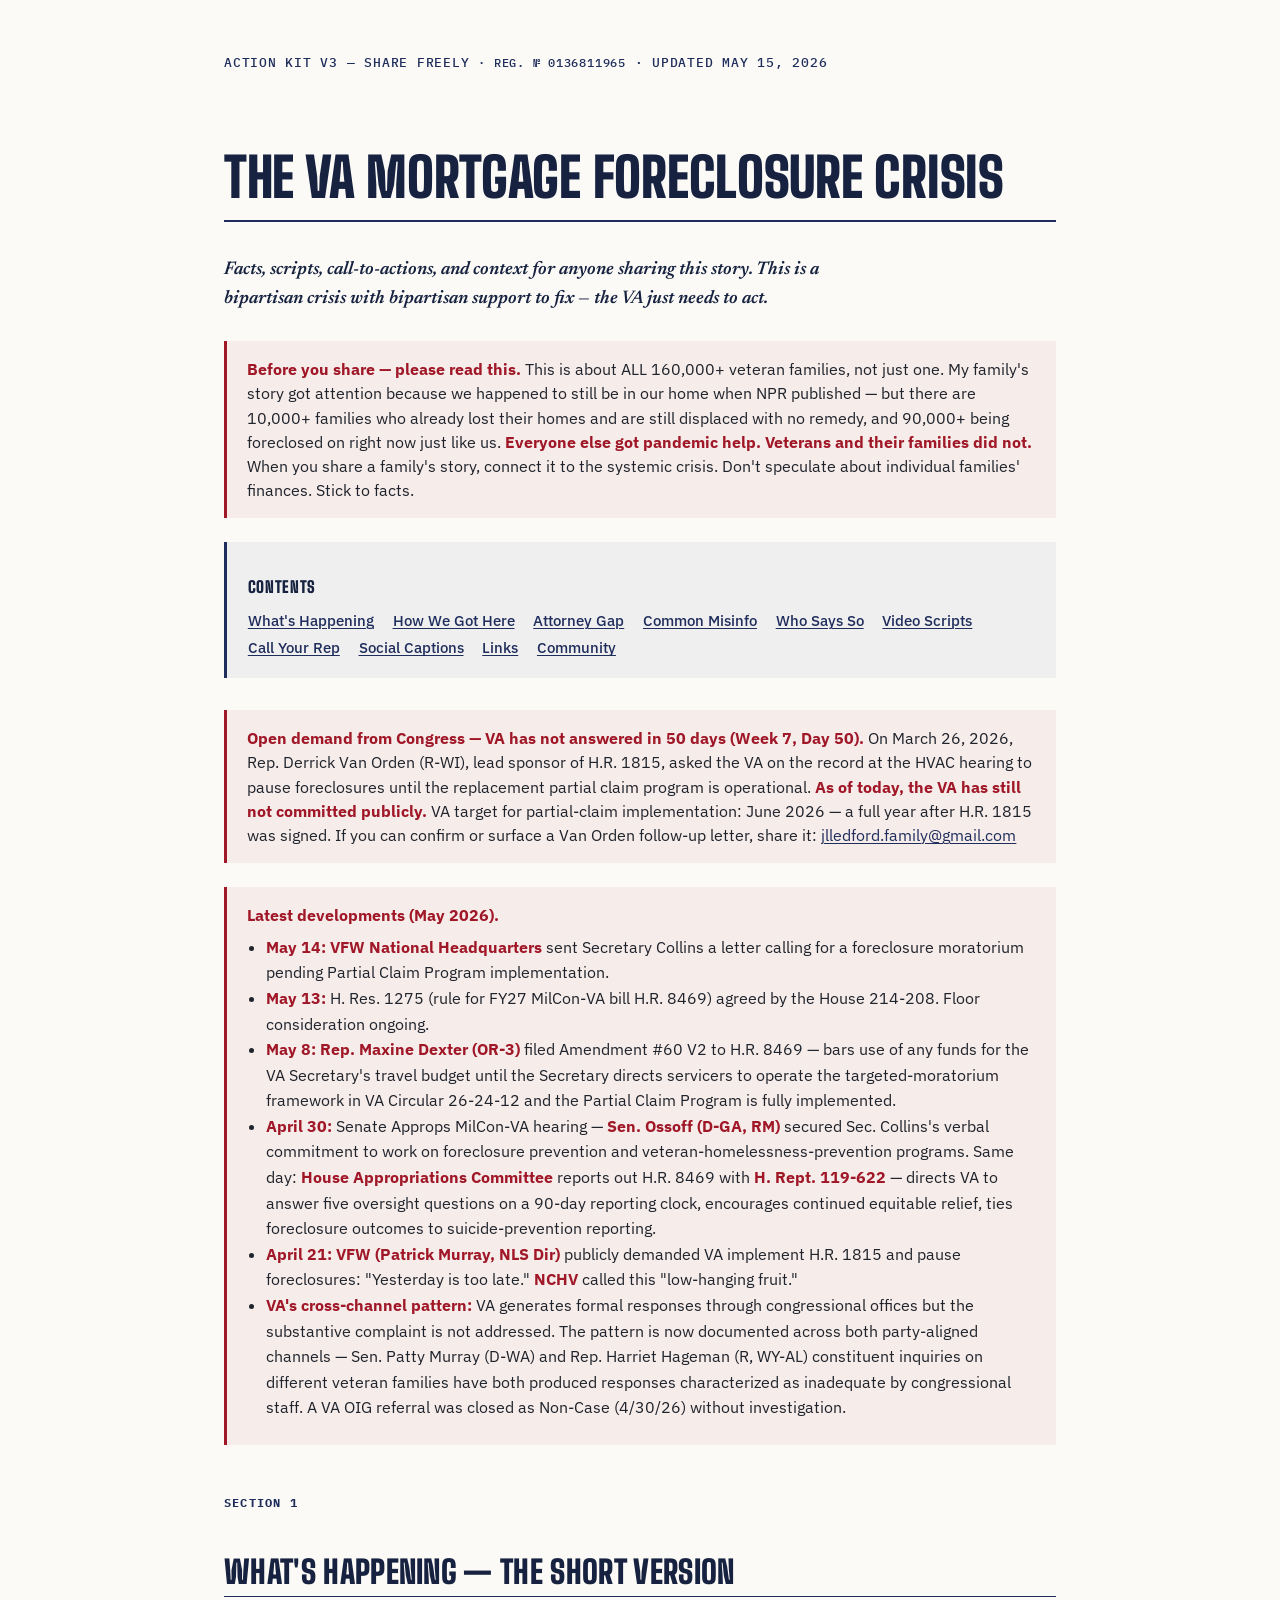
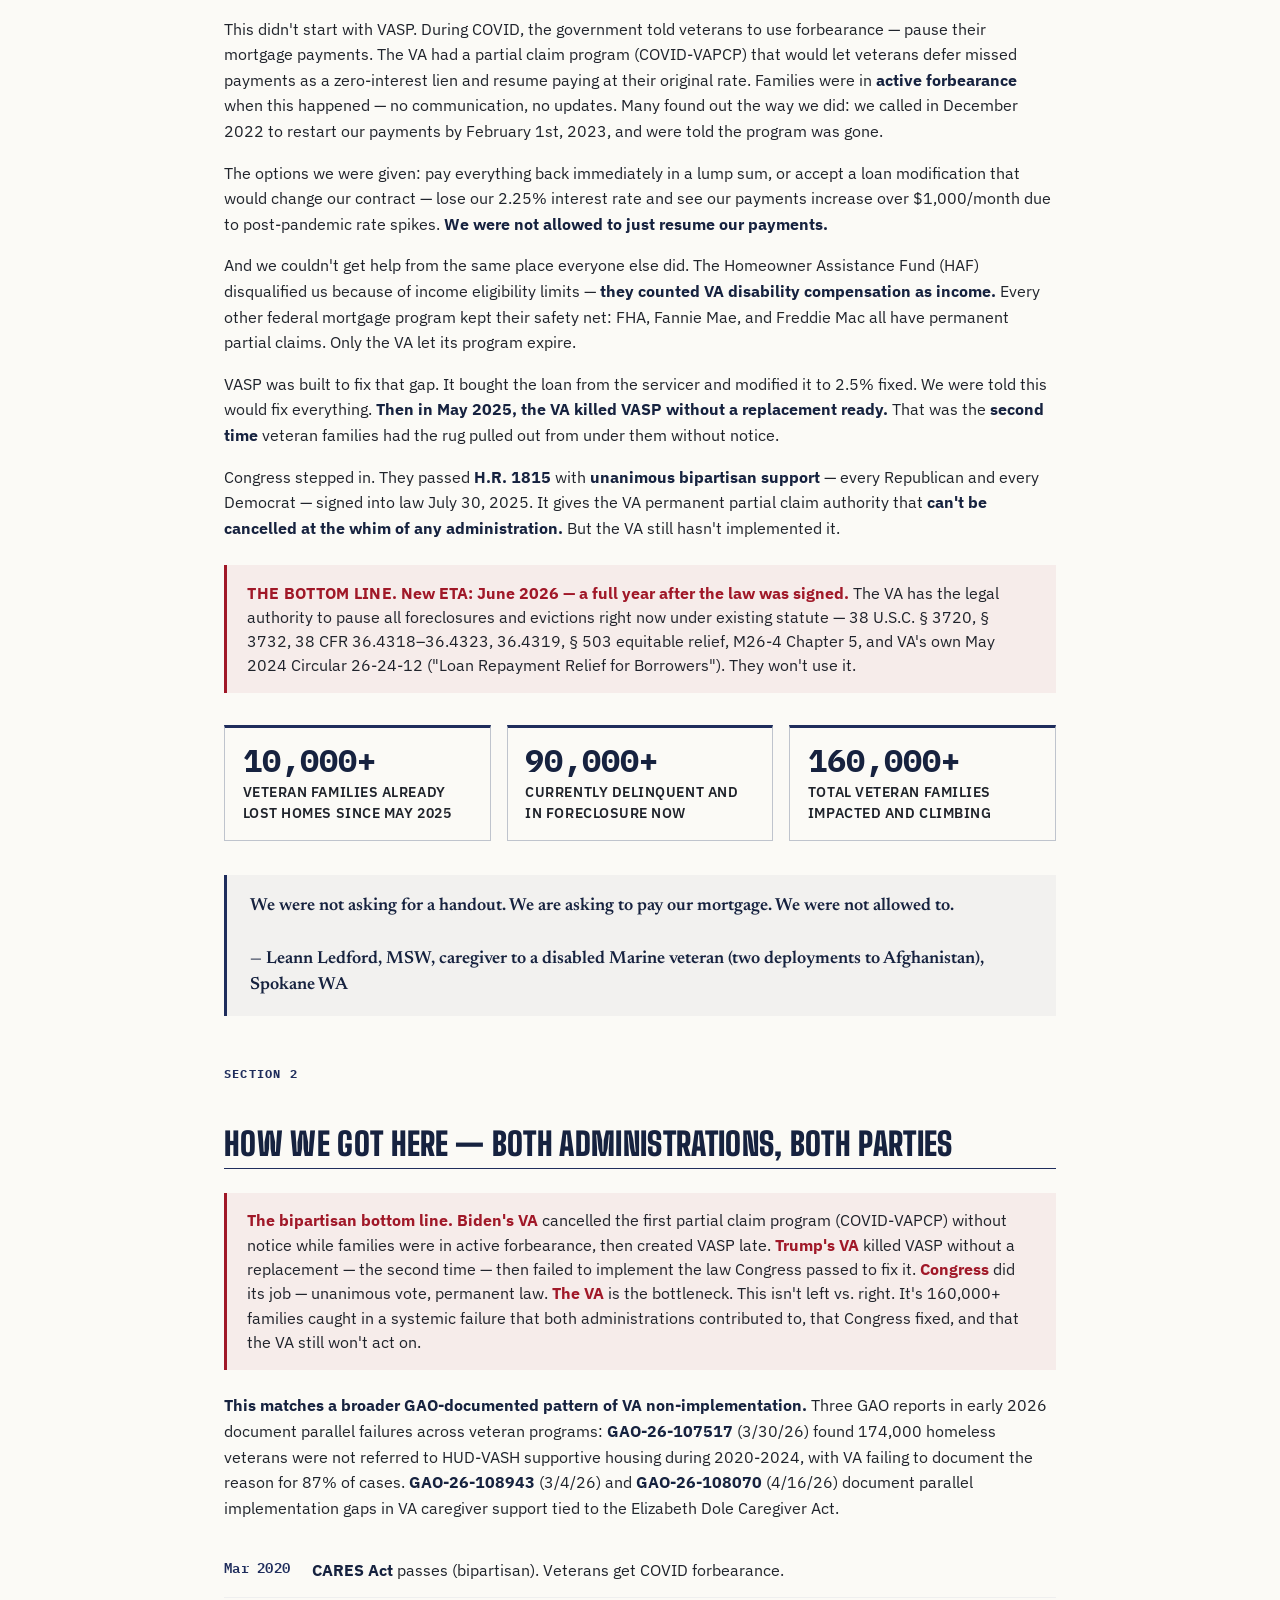
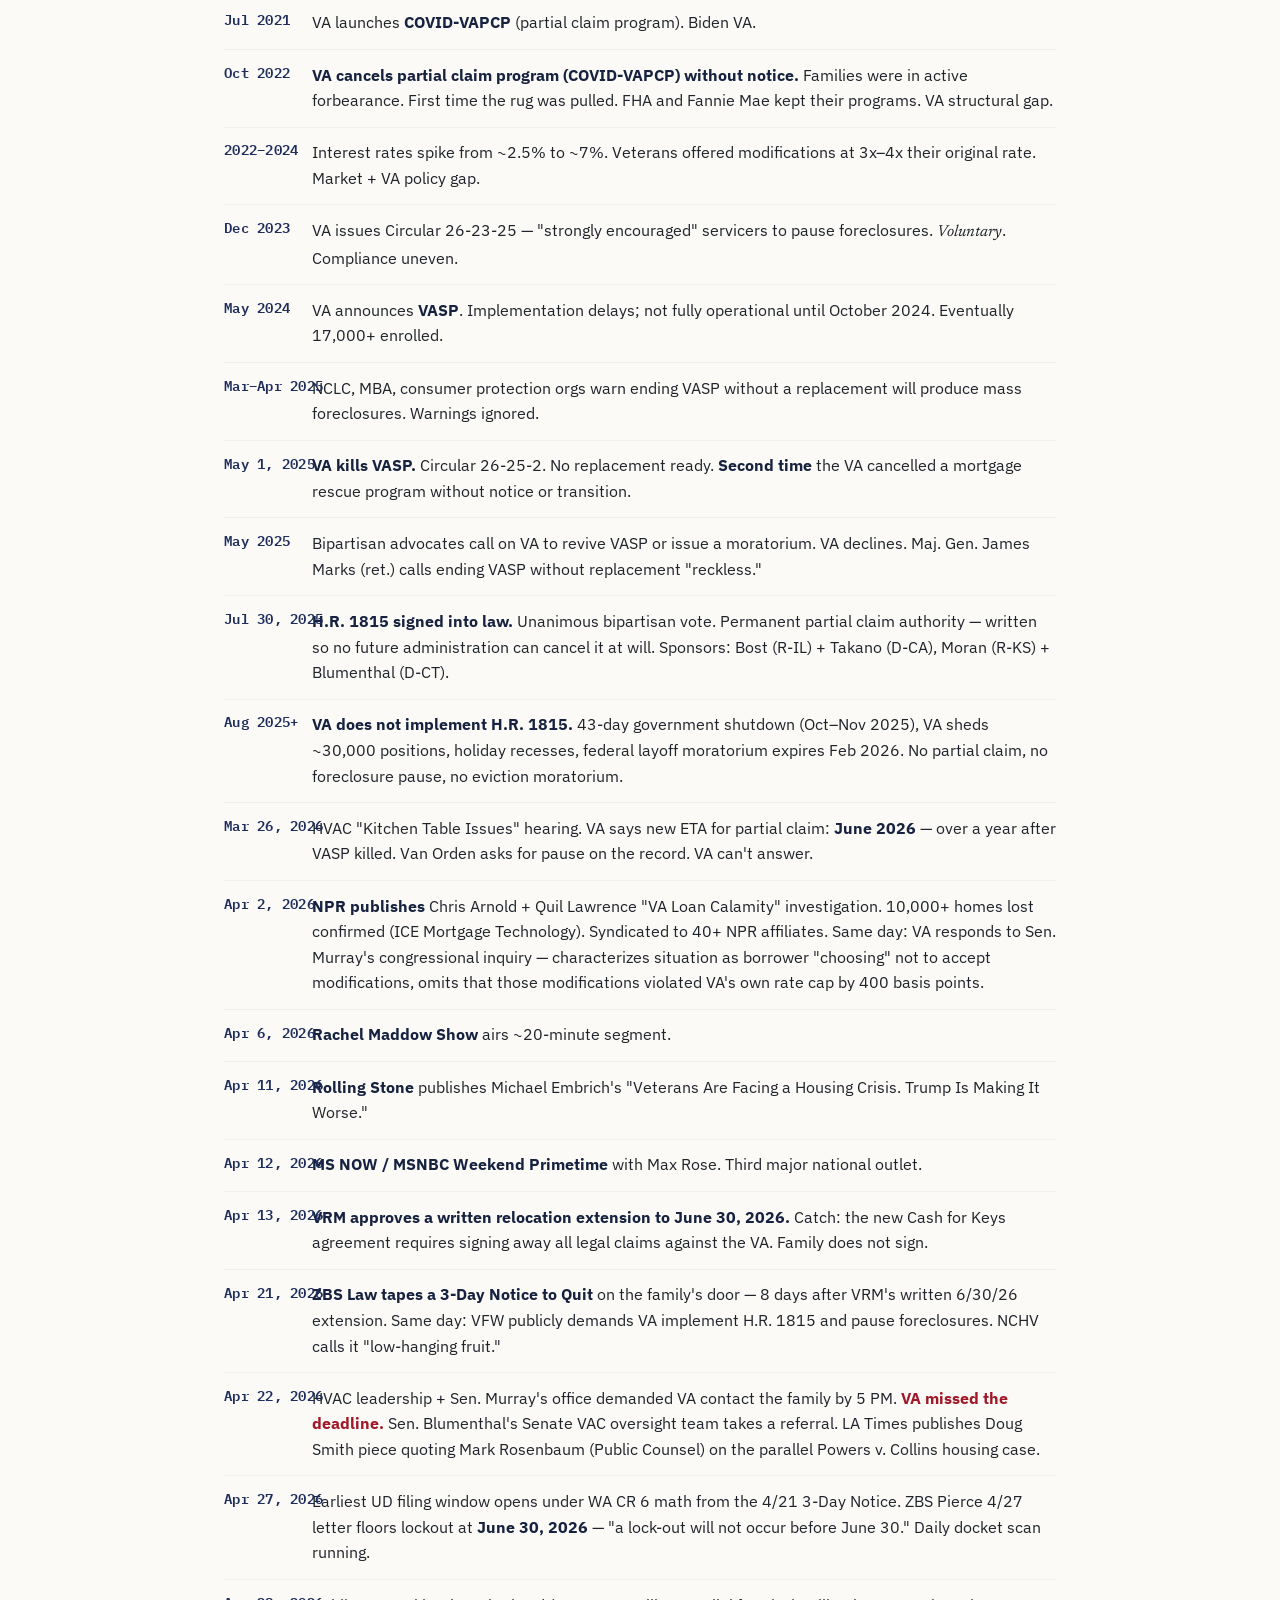
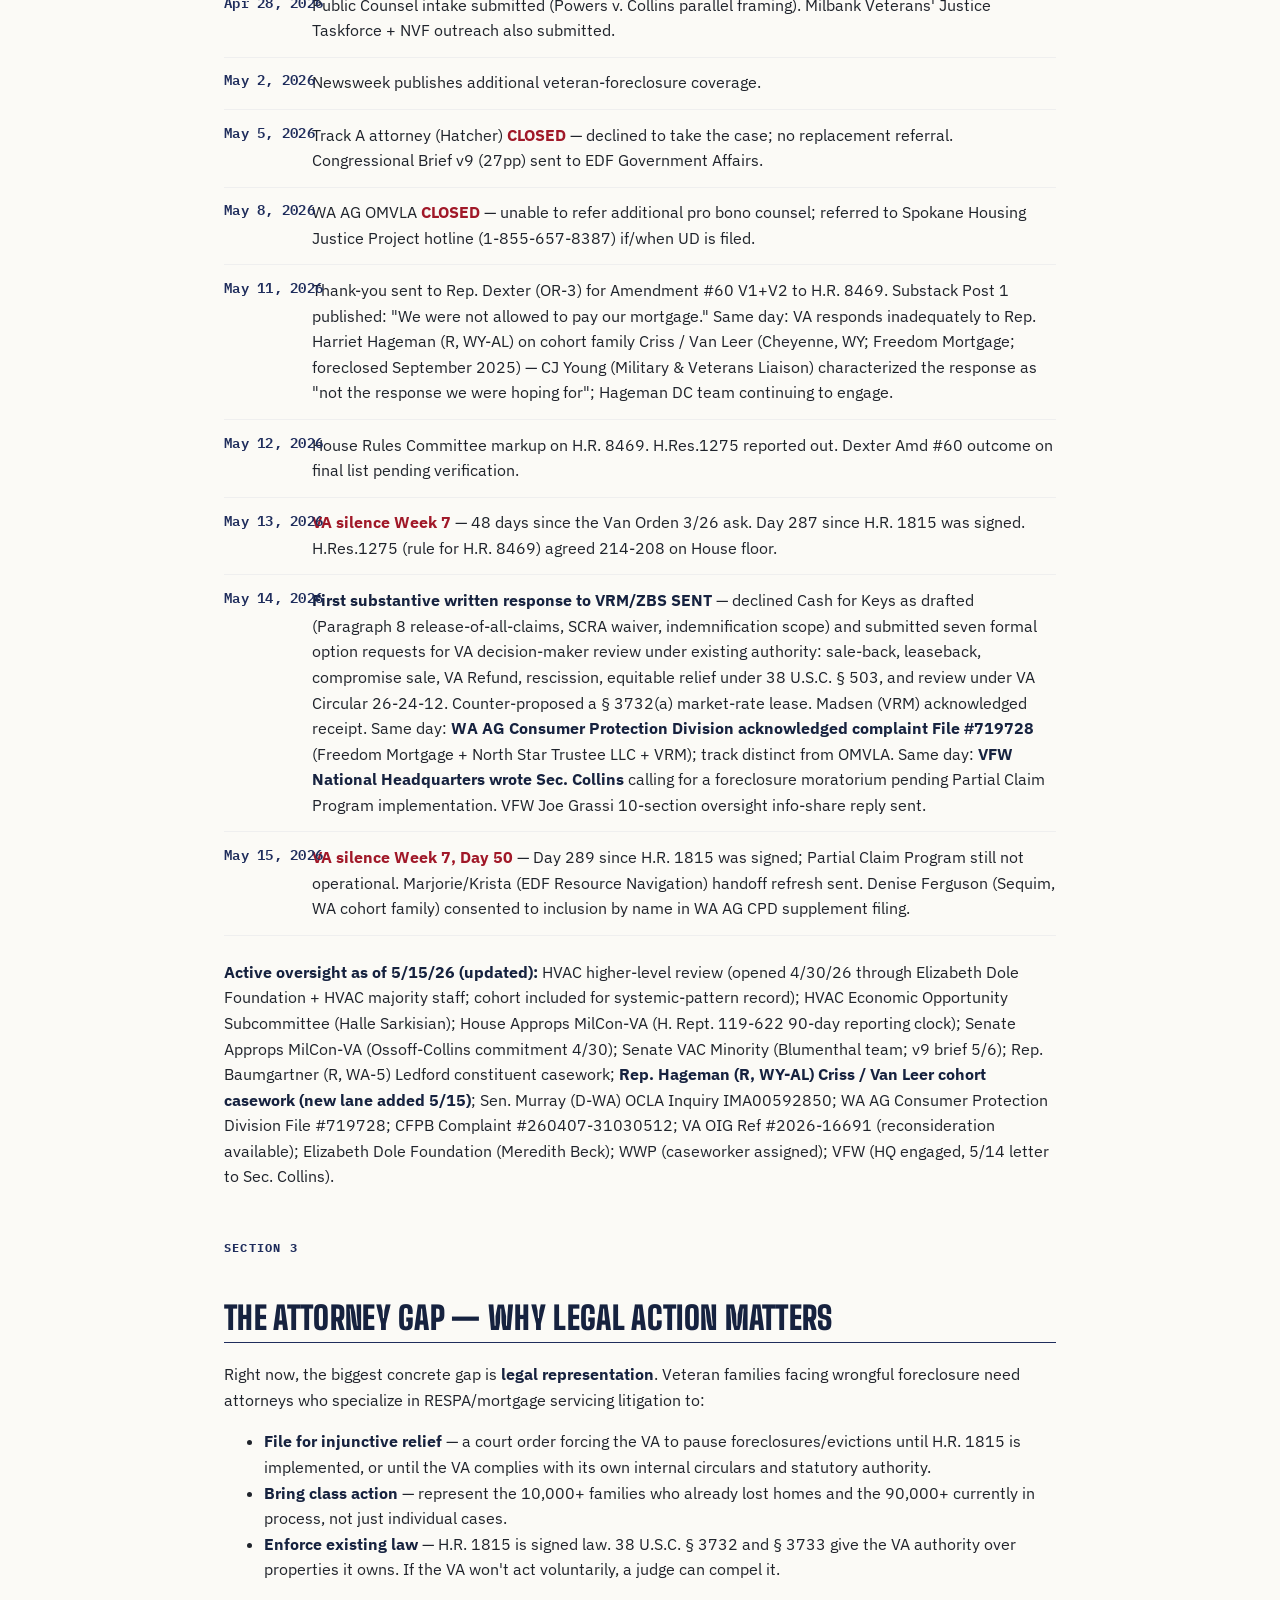
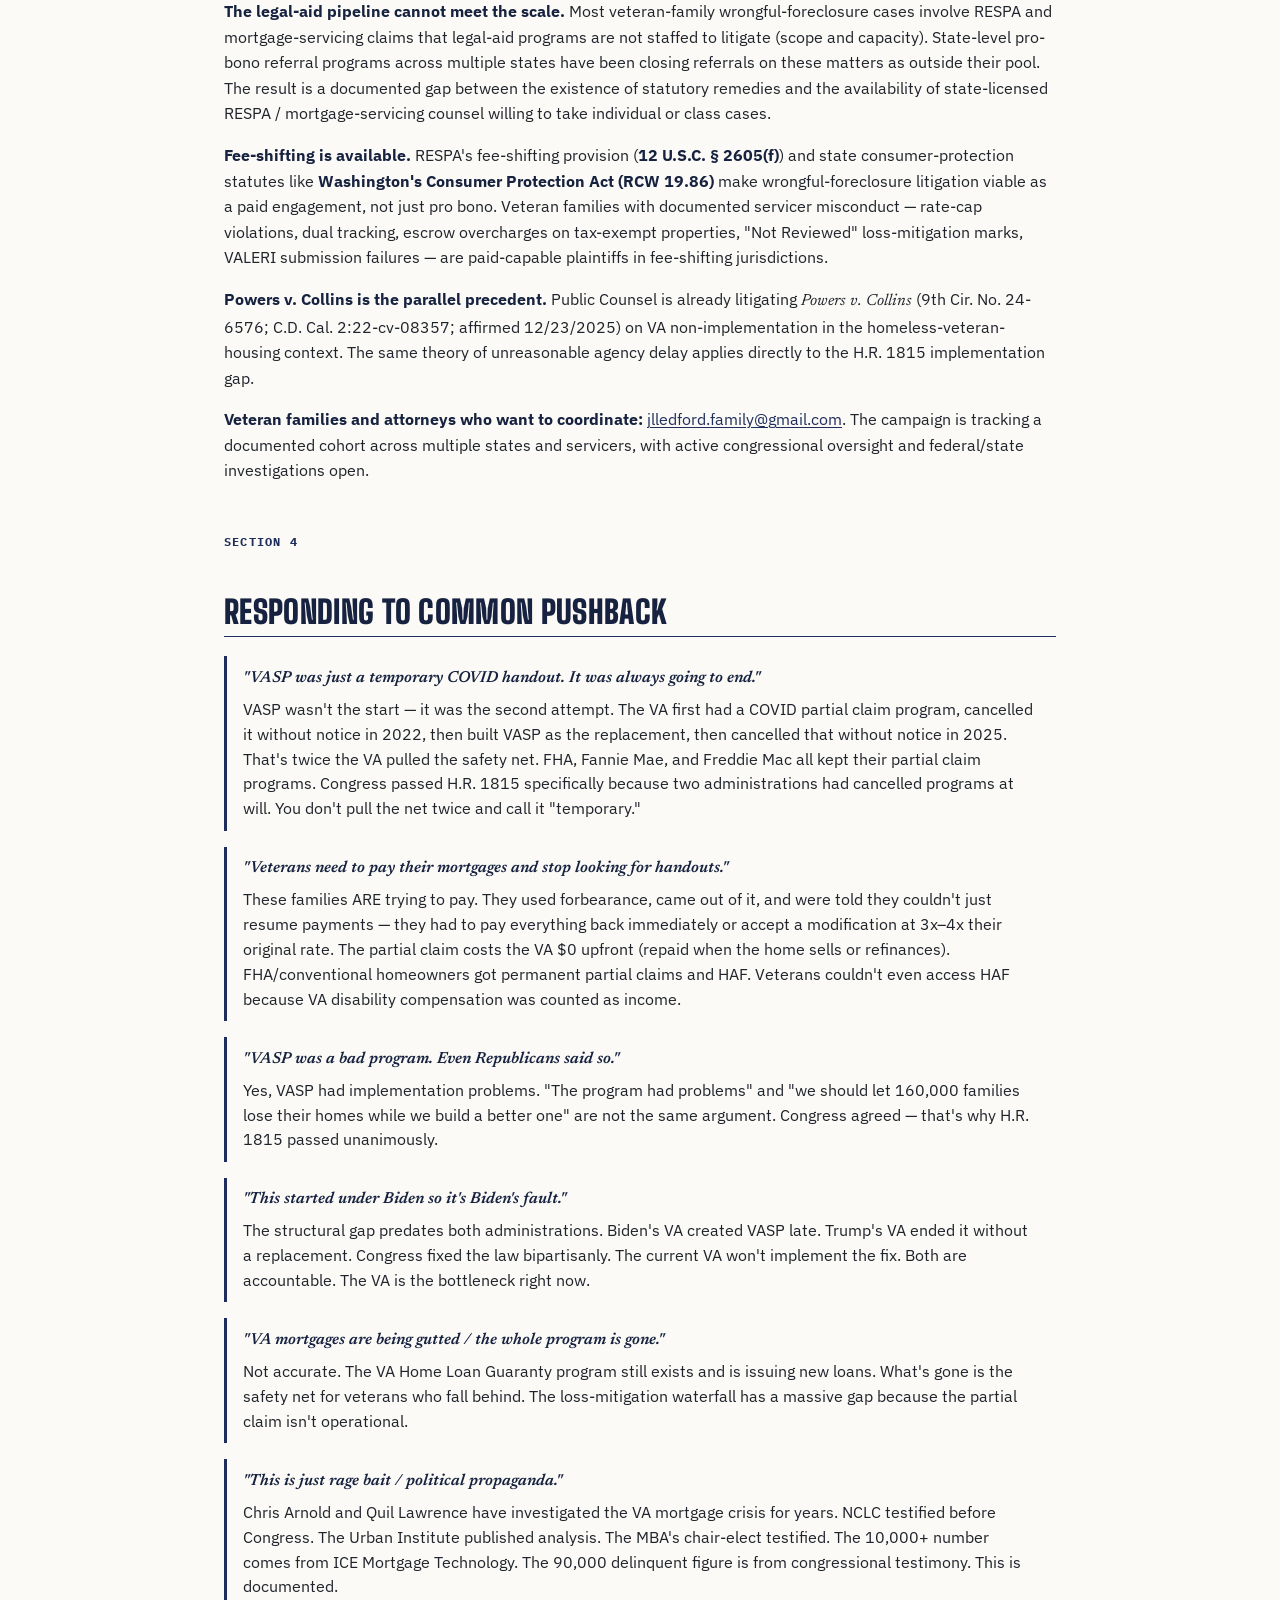
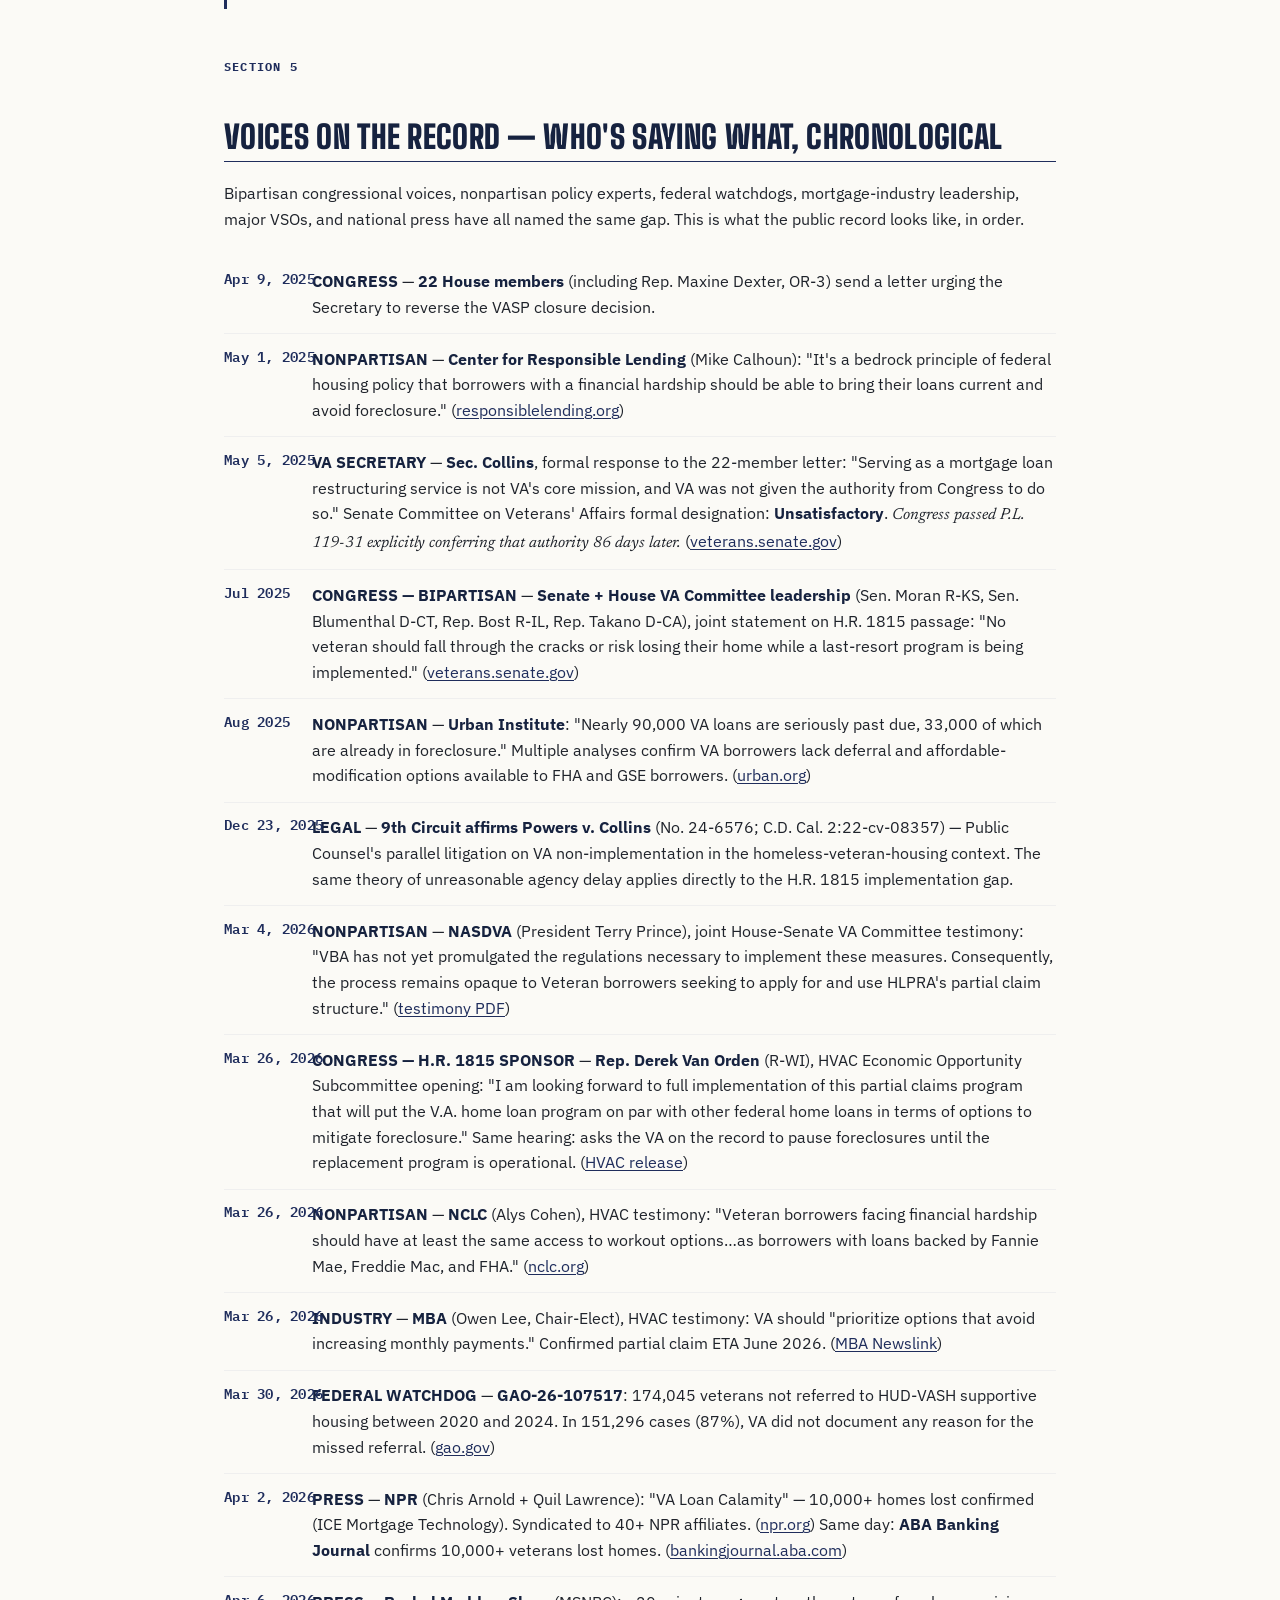
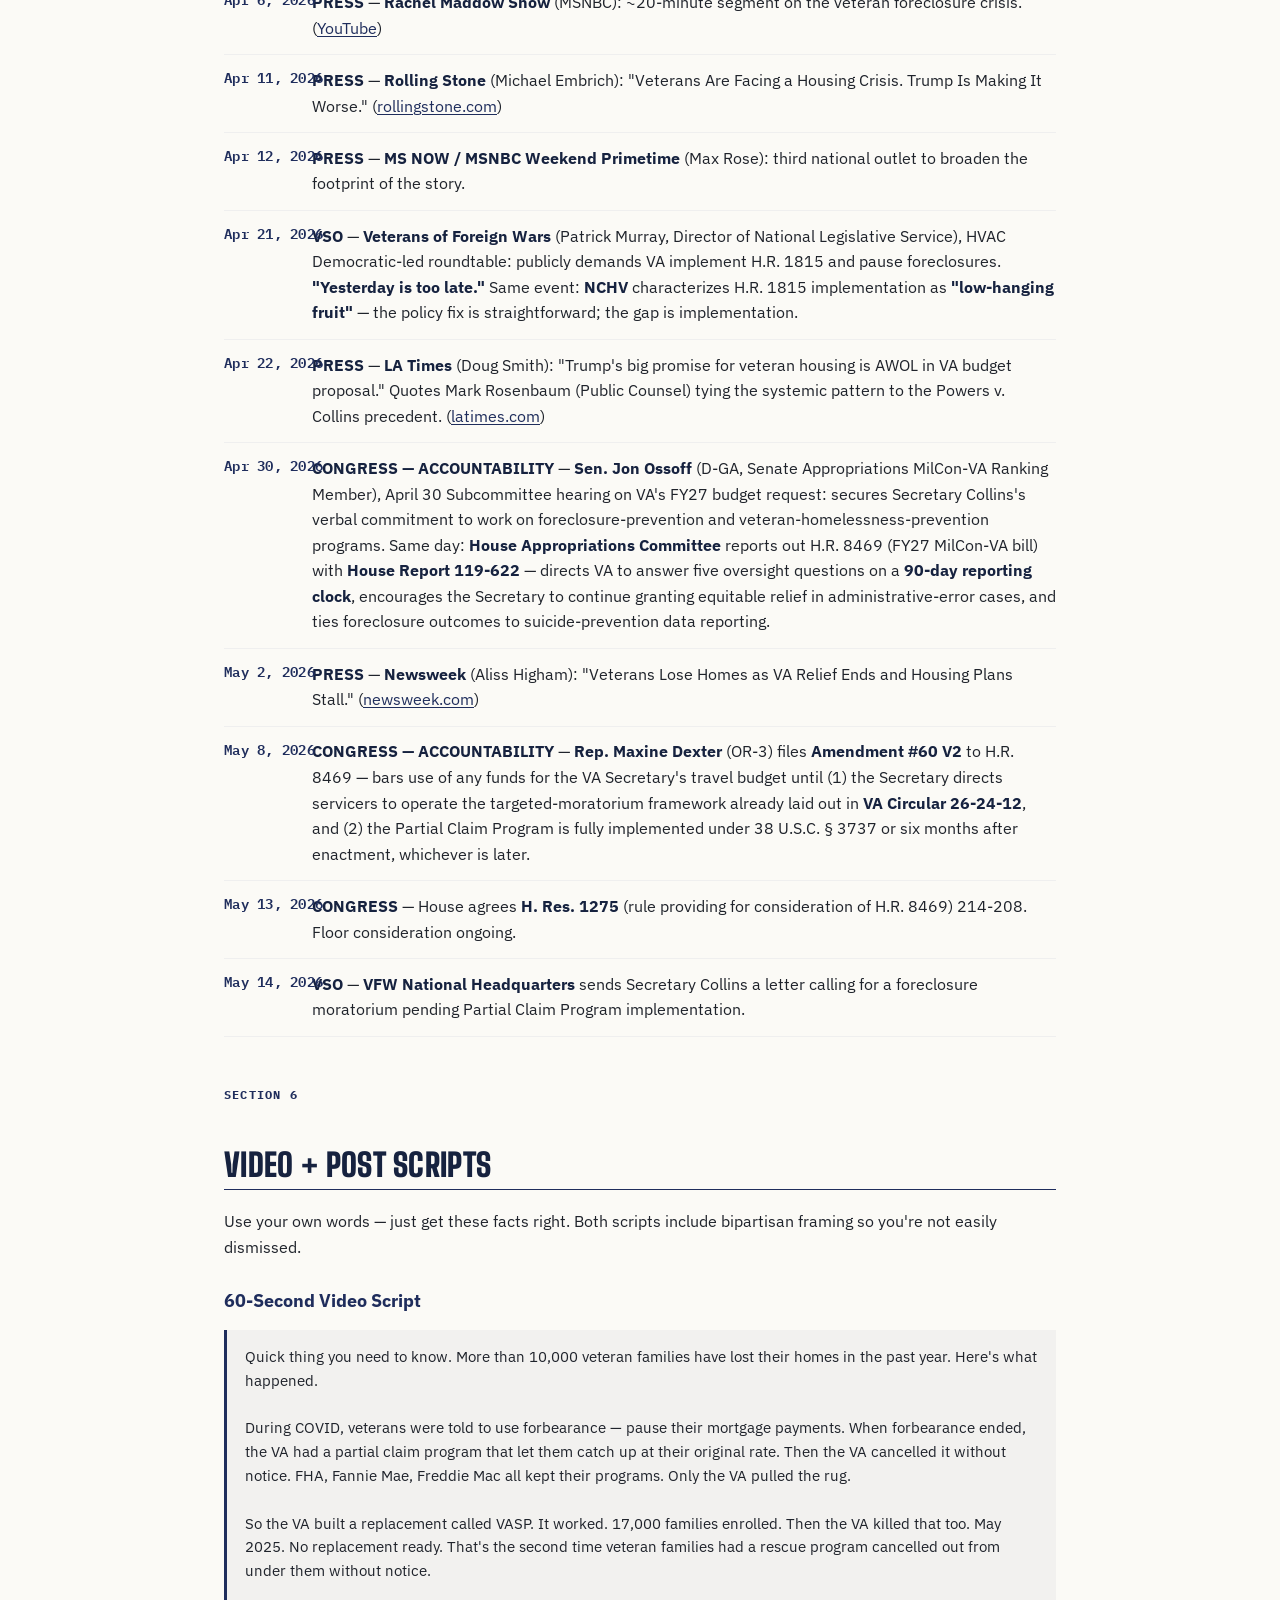
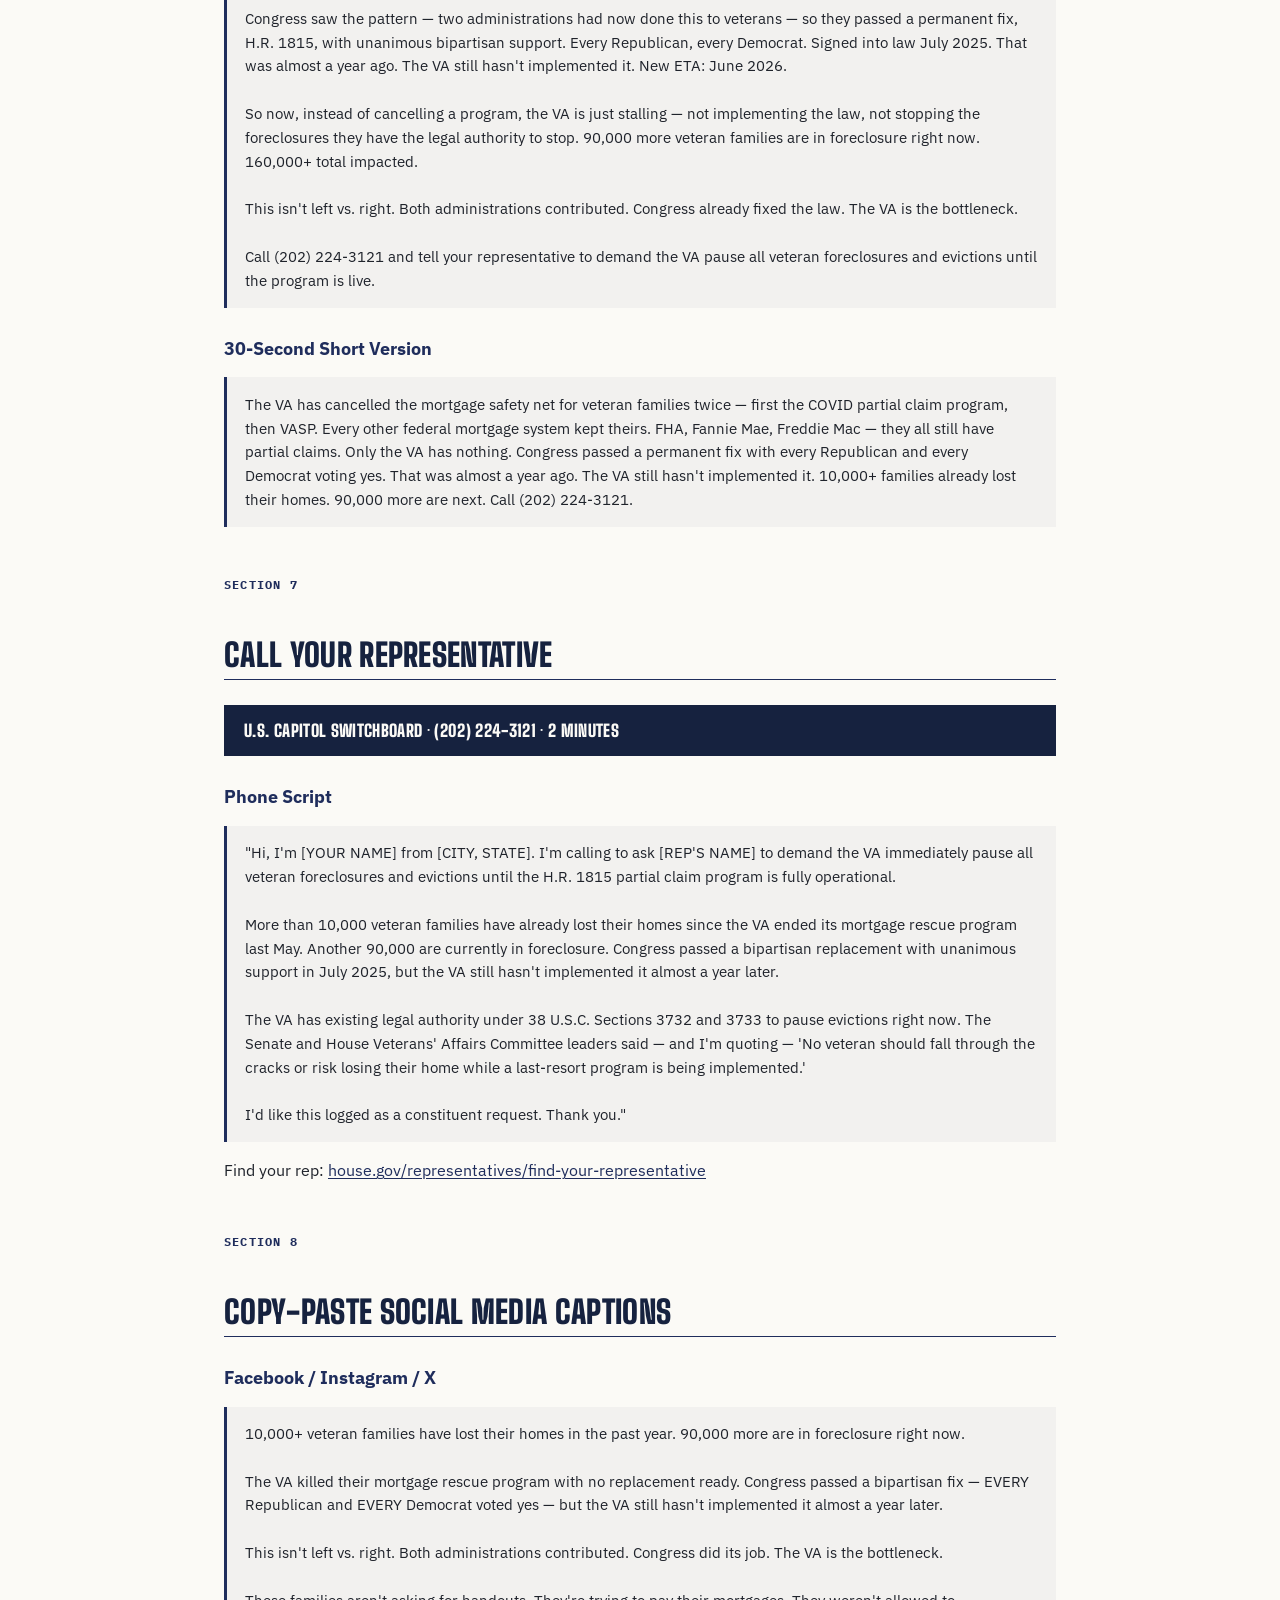
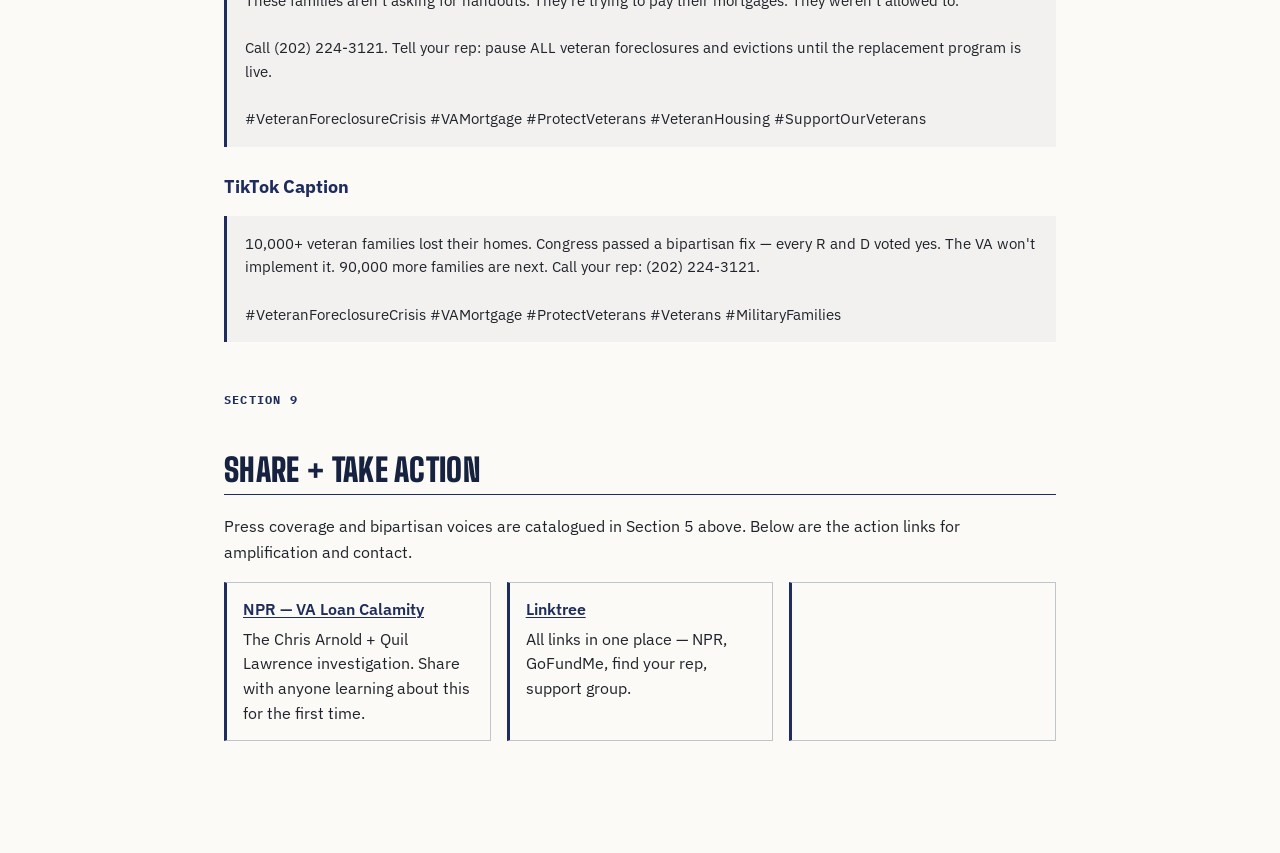
==== index.html @ 7cab7d9d "5/15 v3: privacy scrub (remove named attorneys/case-specific VA pattern), add Latest Developments ca" ====
<!doctype html>
<html lang="en">
<head>
<meta charset="utf-8">
<meta name="viewport" content="width=device-width,initial-scale=1">
<title>VA Foreclosure Crisis — Action Kit</title>
<meta property="og:title" content="VA Foreclosure Crisis — Action Kit">
<meta property="og:description" content="Facts, scripts, call-to-actions, and resources. 160,000+ veteran families impacted. Bipartisan crisis, bipartisan fix — but the VA won't act.">
<link rel="stylesheet" href="shared/brand.css">
<style>
  .copy-box { background:var(--indigo-tint-4); border-left:3px solid var(--indigo); padding:1em 1.2em; margin:1em 0; font-family:var(--face-body); font-size:0.96rem; line-height:1.55; white-space:pre-wrap; }
  .pushback { border-left:3px solid var(--indigo); padding:0.6em 1em; margin:1em 0; background:var(--bg); }
  .pushback .claim { font-family:var(--face-editorial); font-weight:600; font-style:italic; color:var(--indigo-deep); display:block; margin-bottom:0.4em; }
  .sources-grid { display:grid; grid-template-columns:repeat(auto-fit,minmax(280px,1fr)); gap:1em; margin:1.5em 0; }
  .source-card { border:1px solid var(--cell-border); border-top:3px solid var(--indigo); padding:1em 1.1em; background:var(--bg); }
  .source-card .org { font-family:var(--face-body); font-weight:700; font-size:0.85rem; color:var(--indigo); text-transform:uppercase; letter-spacing:0.04em; }
  .source-card .who { font-family:var(--face-editorial); font-weight:600; font-size:1.02rem; color:var(--indigo-deep); margin:0.2em 0 0.5em; display:block; }
  .source-card blockquote { font-size:0.92rem; padding:0.6em 0.9em; margin:0.4em 0 0.5em; }
  .links-grid { display:grid; grid-template-columns:repeat(auto-fit,minmax(260px,1fr)); gap:1em; }
  .link-card { border:1px solid var(--cell-border); border-left:3px solid var(--indigo); padding:0.9em 1em; background:var(--bg); }
  .link-card a { display:block; font-weight:600; margin-bottom:0.3em; }
</style>
</head>
<body>
<main class="page">

<p class="meta-strip">Action Kit v3 — Share Freely <span class="reg-num">· REG. № 0136811965</span> · Updated May 15, 2026</p>

<h1>The VA Mortgage Foreclosure Crisis</h1>

<p class="subtitle">Facts, scripts, call-to-actions, and context for anyone sharing this story. This is a bipartisan crisis with bipartisan support to fix — the VA just needs to act.</p>

<div class="callout"><strong>Before you share — please read this.</strong> This is about ALL 160,000+ veteran families, not just one. My family's story got attention because we happened to still be in our home when NPR published — but there are 10,000+ families who already lost their homes and are still displaced with no remedy, and 90,000+ being foreclosed on right now just like us. <strong>Everyone else got pandemic help. Veterans and their families did not.</strong> When you share a family's story, connect it to the systemic crisis. Don't speculate about individual families' finances. Stick to facts.</div>

<nav class="toc">
<p class="toc-title">Contents</p>
<a href="#whats-happening">What's Happening</a>
<a href="#timeline">How We Got Here</a>
<a href="#attorney">Attorney Gap</a>
<a href="#misinfo">Common Misinfo</a>
<a href="#who-says">Who Says So</a>
<a href="#video">Video Scripts</a>
<a href="#call">Call Your Rep</a>
<a href="#captions">Social Captions</a>
<a href="#links">Links</a>
<a href="#community">Community</a>
</nav>

<div class="callout"><strong>Open demand from Congress — VA has not answered in 50 days (Week 7, Day 50).</strong> On March 26, 2026, Rep. Derrick Van Orden (R-WI), lead sponsor of H.R. 1815, asked the VA on the record at the HVAC hearing to pause foreclosures until the replacement partial claim program is operational. <span class="harm-flag">As of today, the VA has still not committed publicly.</span> VA target for partial-claim implementation: June 2026 — a full year after H.R. 1815 was signed. If you can confirm or surface a Van Orden follow-up letter, share it: <a href="mailto:jlledford.family@gmail.com">jlledford.family@gmail.com</a></div>

<div class="callout"><strong>Latest developments (May 2026).</strong>
<ul style="margin:0.5em 0; padding-left:1.2em;">
<li><strong>May 14:</strong> <strong>VFW National Headquarters</strong> sent Secretary Collins a letter calling for a foreclosure moratorium pending Partial Claim Program implementation.</li>
<li><strong>May 13:</strong> H. Res. 1275 (rule for FY27 MilCon-VA bill H.R. 8469) agreed by the House 214-208. Floor consideration ongoing.</li>
<li><strong>May 8:</strong> <strong>Rep. Maxine Dexter (OR-3)</strong> filed Amendment #60 V2 to H.R. 8469 — bars use of any funds for the VA Secretary's travel budget until the Secretary directs servicers to operate the targeted-moratorium framework in VA Circular 26-24-12 and the Partial Claim Program is fully implemented.</li>
<li><strong>April 30:</strong> Senate Approps MilCon-VA hearing — <strong>Sen. Ossoff (D-GA, RM)</strong> secured Sec. Collins's verbal commitment to work on foreclosure prevention and veteran-homelessness-prevention programs. Same day: <strong>House Appropriations Committee</strong> reports out H.R. 8469 with <strong>H. Rept. 119-622</strong> — directs VA to answer five oversight questions on a 90-day reporting clock, encourages continued equitable relief, ties foreclosure outcomes to suicide-prevention reporting.</li>
<li><strong>April 21:</strong> <strong>VFW (Patrick Murray, NLS Dir)</strong> publicly demanded VA implement H.R. 1815 and pause foreclosures: "Yesterday is too late." <strong>NCHV</strong> called this "low-hanging fruit."</li>
<li><strong>VA's cross-channel pattern:</strong> VA generates formal responses through congressional offices but the substantive complaint is not addressed. The pattern is now documented across both party-aligned channels — Sen. Patty Murray (D-WA) and Rep. Harriet Hageman (R, WY-AL) constituent inquiries on different veteran families have both produced responses characterized as inadequate by congressional staff. A VA OIG referral was closed as Non-Case (4/30/26) without investigation.</li>
</ul>
</div>

<section class="section" id="whats-happening">
<p class="section-label">Section 1</p>
<h2>What's Happening — The Short Version</h2>
<p>This didn't start with VASP. During COVID, the government told veterans to use forbearance — pause their mortgage payments. The VA had a partial claim program (COVID-VAPCP) that would let veterans defer missed payments as a zero-interest lien and resume paying at their original rate. Families were in <strong>active forbearance</strong> when this happened — no communication, no updates. Many found out the way we did: we called in December 2022 to restart our payments by February 1st, 2023, and were told the program was gone.</p>
<p>The options we were given: pay everything back immediately in a lump sum, or accept a loan modification that would change our contract — lose our 2.25% interest rate and see our payments increase over $1,000/month due to post-pandemic rate spikes. <strong>We were not allowed to just resume our payments.</strong></p>
<p>And we couldn't get help from the same place everyone else did. The Homeowner Assistance Fund (HAF) disqualified us because of income eligibility limits — <strong>they counted VA disability compensation as income.</strong> Every other federal mortgage program kept their safety net: FHA, Fannie Mae, and Freddie Mac all have permanent partial claims. Only the VA let its program expire.</p>
<p>VASP was built to fix that gap. It bought the loan from the servicer and modified it to 2.5% fixed. We were told this would fix everything. <strong>Then in May 2025, the VA killed VASP without a replacement ready.</strong> That was the <strong>second time</strong> veteran families had the rug pulled out from under them without notice.</p>
<p>Congress stepped in. They passed <strong>H.R. 1815</strong> with <strong>unanimous bipartisan support</strong> — every Republican and every Democrat — signed into law July 30, 2025. It gives the VA permanent partial claim authority that <strong>can't be cancelled at the whim of any administration.</strong> But the VA still hasn't implemented it.</p>

<div class="callout" style="border-left-color:var(--crimson); background:var(--crimson-tint-6);"><strong style="color:var(--crimson); text-transform:uppercase; letter-spacing:0.02em;">The bottom line.</strong> <strong>New ETA: June 2026 — a full year after the law was signed.</strong> The VA has the legal authority to pause all foreclosures and evictions right now under existing statute — 38 U.S.C. § 3720, § 3732, 38 CFR 36.4318–36.4323, 36.4319, § 503 equitable relief, M26-4 Chapter 5, and VA's own May 2024 Circular 26-24-12 ("Loan Repayment Relief for Borrowers"). They won't use it.</div>

<div class="kpi-grid">
  <div class="kpi-card"><span class="figure">10,000+</span><span class="label">Veteran families already lost homes since May 2025</span></div>
  <div class="kpi-card"><span class="figure">90,000+</span><span class="label">Currently delinquent and in foreclosure now</span></div>
  <div class="kpi-card"><span class="figure">160,000+</span><span class="label">Total veteran families impacted and climbing</span></div>
</div>

<blockquote class="pull-quote">We were not asking for a handout. We are asking to pay our mortgage. We were not allowed to.<br><br>— Leann Ledford, MSW, caregiver to a disabled Marine veteran (two deployments to Afghanistan), Spokane WA</blockquote>
</section>

<section class="section" id="timeline">
<p class="section-label">Section 2</p>
<h2>How We Got Here — Both Administrations, Both Parties</h2>

<div class="callout"><strong>The bipartisan bottom line.</strong> <strong>Biden's VA</strong> cancelled the first partial claim program (COVID-VAPCP) without notice while families were in active forbearance, then created VASP late. <strong>Trump's VA</strong> killed VASP without a replacement — the second time — then failed to implement the law Congress passed to fix it. <strong>Congress</strong> did its job — unanimous vote, permanent law. <strong>The VA</strong> is the bottleneck. This isn't left vs. right. It's 160,000+ families caught in a systemic failure that both administrations contributed to, that Congress fixed, and that the VA still won't act on.</div>

<p><strong>This matches a broader GAO-documented pattern of VA non-implementation.</strong> Three GAO reports in early 2026 document parallel failures across veteran programs: <strong>GAO-26-107517</strong> (3/30/26) found 174,000 homeless veterans were not referred to HUD-VASH supportive housing during 2020-2024, with VA failing to document the reason for 87% of cases. <strong>GAO-26-108943</strong> (3/4/26) and <strong>GAO-26-108070</strong> (4/16/26) document parallel implementation gaps in VA caregiver support tied to the Elizabeth Dole Caregiver Act.</p>

<ul class="timeline">
<li><span class="when">Mar 2020</span><strong>CARES Act</strong> passes (bipartisan). Veterans get COVID forbearance.</li>
<li><span class="when">Jul 2021</span>VA launches <strong>COVID-VAPCP</strong> (partial claim program). Biden VA.</li>
<li><span class="when">Oct 2022</span><strong>VA cancels partial claim program (COVID-VAPCP) without notice.</strong> Families were in active forbearance. First time the rug was pulled. FHA and Fannie Mae kept their programs. VA structural gap.</li>
<li><span class="when">2022–2024</span>Interest rates spike from ~2.5% to ~7%. Veterans offered modifications at 3x–4x their original rate. Market + VA policy gap.</li>
<li><span class="when">Dec 2023</span>VA issues Circular 26-23-25 — "strongly encouraged" servicers to pause foreclosures. <em>Voluntary</em>. Compliance uneven.</li>
<li><span class="when">May 2024</span>VA announces <strong>VASP</strong>. Implementation delays; not fully operational until October 2024. Eventually 17,000+ enrolled.</li>
<li><span class="when">Mar–Apr 2025</span>NCLC, MBA, consumer protection orgs warn ending VASP without a replacement will produce mass foreclosures. Warnings ignored.</li>
<li><span class="when">May 1, 2025</span><strong>VA kills VASP.</strong> Circular 26-25-2. No replacement ready. <strong>Second time</strong> the VA cancelled a mortgage rescue program without notice or transition.</li>
<li><span class="when">May 2025</span>Bipartisan advocates call on VA to revive VASP or issue a moratorium. VA declines. Maj. Gen. James Marks (ret.) calls ending VASP without replacement "reckless."</li>
<li><span class="when">Jul 30, 2025</span><strong>H.R. 1815 signed into law.</strong> Unanimous bipartisan vote. Permanent partial claim authority — written so no future administration can cancel it at will. Sponsors: Bost (R-IL) + Takano (D-CA), Moran (R-KS) + Blumenthal (D-CT).</li>
<li><span class="when">Aug 2025+</span><strong>VA does not implement H.R. 1815.</strong> 43-day government shutdown (Oct–Nov 2025), VA sheds ~30,000 positions, holiday recesses, federal layoff moratorium expires Feb 2026. No partial claim, no foreclosure pause, no eviction moratorium.</li>
<li><span class="when">Mar 26, 2026</span>HVAC "Kitchen Table Issues" hearing. VA says new ETA for partial claim: <strong>June 2026</strong> — over a year after VASP killed. Van Orden asks for pause on the record. VA can't answer.</li>
<li><span class="when">Apr 2, 2026</span><strong>NPR publishes</strong> Chris Arnold + Quil Lawrence "VA Loan Calamity" investigation. 10,000+ homes lost confirmed (ICE Mortgage Technology). Syndicated to 40+ NPR affiliates. Same day: VA responds to Sen. Murray's congressional inquiry — characterizes situation as borrower "choosing" not to accept modifications, omits that those modifications violated VA's own rate cap by 400 basis points.</li>
<li><span class="when">Apr 6, 2026</span><strong>Rachel Maddow Show</strong> airs ~20-minute segment.</li>
<li><span class="when">Apr 11, 2026</span><strong>Rolling Stone</strong> publishes Michael Embrich's "Veterans Are Facing a Housing Crisis. Trump Is Making It Worse."</li>
<li><span class="when">Apr 12, 2026</span><strong>MS NOW / MSNBC Weekend Primetime</strong> with Max Rose. Third major national outlet.</li>
<li><span class="when">Apr 13, 2026</span><strong>VRM approves a written relocation extension to June 30, 2026.</strong> Catch: the new Cash for Keys agreement requires signing away all legal claims against the VA. Family does not sign.</li>
<li><span class="when">Apr 21, 2026</span><strong>ZBS Law tapes a 3-Day Notice to Quit</strong> on the family's door — 8 days after VRM's written 6/30/26 extension. Same day: VFW publicly demands VA implement H.R. 1815 and pause foreclosures. NCHV calls it "low-hanging fruit."</li>
<li><span class="when">Apr 22, 2026</span>HVAC leadership + Sen. Murray's office demanded VA contact the family by 5 PM. <span class="harm-flag">VA missed the deadline.</span> Sen. Blumenthal's Senate VAC oversight team takes a referral. LA Times publishes Doug Smith piece quoting Mark Rosenbaum (Public Counsel) on the parallel Powers v. Collins housing case.</li>
<li><span class="when">Apr 27, 2026</span>Earliest UD filing window opens under WA CR 6 math from the 4/21 3-Day Notice. ZBS Pierce 4/27 letter floors lockout at <strong>June 30, 2026</strong> — "a lock-out will not occur before June 30." Daily docket scan running.</li>
<li><span class="when">Apr 28, 2026</span>Public Counsel intake submitted (Powers v. Collins parallel framing). Milbank Veterans' Justice Taskforce + NVF outreach also submitted.</li>
<li><span class="when">May 2, 2026</span>Newsweek publishes additional veteran-foreclosure coverage.</li>
<li><span class="when">May 5, 2026</span>Track A attorney (Hatcher) <span class="harm-flag">CLOSED</span> — declined to take the case; no replacement referral. Congressional Brief v9 (27pp) sent to EDF Government Affairs.</li>
<li><span class="when">May 8, 2026</span>WA AG OMVLA <span class="harm-flag">CLOSED</span> — unable to refer additional pro bono counsel; referred to Spokane Housing Justice Project hotline (1-855-657-8387) if/when UD is filed.</li>
<li><span class="when">May 11, 2026</span>Thank-you sent to Rep. Dexter (OR-3) for Amendment #60 V1+V2 to H.R. 8469. Substack Post 1 published: "We were not allowed to pay our mortgage." Same day: VA responds inadequately to Rep. Harriet Hageman (R, WY-AL) on cohort family Criss / Van Leer (Cheyenne, WY; Freedom Mortgage; foreclosed September 2025) — CJ Young (Military & Veterans Liaison) characterized the response as "not the response we were hoping for"; Hageman DC team continuing to engage.</li>
<li><span class="when">May 12, 2026</span>House Rules Committee markup on H.R. 8469. H.Res.1275 reported out. Dexter Amd #60 outcome on final list pending verification.</li>
<li><span class="when">May 13, 2026</span><span class="harm-flag">VA silence Week 7</span> — 48 days since the Van Orden 3/26 ask. Day 287 since H.R. 1815 was signed. H.Res.1275 (rule for H.R. 8469) agreed 214-208 on House floor.</li>
<li><span class="when">May 14, 2026</span><strong>First substantive written response to VRM/ZBS SENT</strong> — declined Cash for Keys as drafted (Paragraph 8 release-of-all-claims, SCRA waiver, indemnification scope) and submitted seven formal option requests for VA decision-maker review under existing authority: sale-back, leaseback, compromise sale, VA Refund, rescission, equitable relief under 38 U.S.C. § 503, and review under VA Circular 26-24-12. Counter-proposed a § 3732(a) market-rate lease. Madsen (VRM) acknowledged receipt. Same day: <strong>WA AG Consumer Protection Division acknowledged complaint File #719728</strong> (Freedom Mortgage + North Star Trustee LLC + VRM); track distinct from OMVLA. Same day: <strong>VFW National Headquarters wrote Sec. Collins</strong> calling for a foreclosure moratorium pending Partial Claim Program implementation. VFW Joe Grassi 10-section oversight info-share reply sent.</li>
<li><span class="when">May 15, 2026</span><span class="harm-flag">VA silence Week 7, Day 50</span> — Day 289 since H.R. 1815 was signed; Partial Claim Program still not operational. Marjorie/Krista (EDF Resource Navigation) handoff refresh sent. Denise Ferguson (Sequim, WA cohort family) consented to inclusion by name in WA AG CPD supplement filing.</li>
</ul>

<p><strong>Active oversight as of 5/15/26 (updated):</strong> HVAC higher-level review (opened 4/30/26 through Elizabeth Dole Foundation + HVAC majority staff; cohort included for systemic-pattern record); HVAC Economic Opportunity Subcommittee (Halle Sarkisian); House Approps MilCon-VA (H. Rept. 119-622 90-day reporting clock); Senate Approps MilCon-VA (Ossoff-Collins commitment 4/30); Senate VAC Minority (Blumenthal team; v9 brief 5/6); Rep. Baumgartner (R, WA-5) Ledford constituent casework; <strong>Rep. Hageman (R, WY-AL) Criss / Van Leer cohort casework (new lane added 5/15)</strong>; Sen. Murray (D-WA) OCLA Inquiry IMA00592850; WA AG Consumer Protection Division File #719728; CFPB Complaint #260407-31030512; VA OIG Ref #2026-16691 (reconsideration available); Elizabeth Dole Foundation (Meredith Beck); WWP (caseworker assigned); VFW (HQ engaged, 5/14 letter to Sec. Collins).</p>
</section>

<section class="section" id="attorney">
<p class="section-label">Section 3</p>
<h2>The Attorney Gap — Why Legal Action Matters</h2>

<p>Right now, the biggest concrete gap is <strong>legal representation</strong>. Veteran families facing wrongful foreclosure need attorneys who specialize in RESPA/mortgage servicing litigation to:</p>
<ul>
<li><strong>File for injunctive relief</strong> — a court order forcing the VA to pause foreclosures/evictions until H.R. 1815 is implemented, or until the VA complies with its own internal circulars and statutory authority.</li>
<li><strong>Bring class action</strong> — represent the 10,000+ families who already lost homes and the 90,000+ currently in process, not just individual cases.</li>
<li><strong>Enforce existing law</strong> — H.R. 1815 is signed law. 38 U.S.C. § 3732 and § 3733 give the VA authority over properties it owns. If the VA won't act voluntarily, a judge can compel it.</li>
</ul>

<p><strong>The legal-aid pipeline cannot meet the scale.</strong> Most veteran-family wrongful-foreclosure cases involve RESPA and mortgage-servicing claims that legal-aid programs are not staffed to litigate (scope and capacity). State-level pro-bono referral programs across multiple states have been closing referrals on these matters as outside their pool. The result is a documented gap between the existence of statutory remedies and the availability of state-licensed RESPA / mortgage-servicing counsel willing to take individual or class cases.</p>

<p><strong>Fee-shifting is available.</strong> RESPA's fee-shifting provision (<strong>12 U.S.C. § 2605(f)</strong>) and state consumer-protection statutes like <strong>Washington's Consumer Protection Act (RCW 19.86)</strong> make wrongful-foreclosure litigation viable as a paid engagement, not just pro bono. Veteran families with documented servicer misconduct — rate-cap violations, dual tracking, escrow overcharges on tax-exempt properties, "Not Reviewed" loss-mitigation marks, VALERI submission failures — are paid-capable plaintiffs in fee-shifting jurisdictions.</p>

<p><strong>Powers v. Collins is the parallel precedent.</strong> Public Counsel is already litigating <em>Powers v. Collins</em> (9th Cir. No. 24-6576; C.D. Cal. 2:22-cv-08357; affirmed 12/23/2025) on VA non-implementation in the homeless-veteran-housing context. The same theory of unreasonable agency delay applies directly to the H.R. 1815 implementation gap.</p>

<p><strong>Veteran families and attorneys who want to coordinate:</strong> <a href="mailto:jlledford.family@gmail.com">jlledford.family@gmail.com</a>. The campaign is tracking a documented cohort across multiple states and servicers, with active congressional oversight and federal/state investigations open.</p>
</section>

<section class="section" id="misinfo">
<p class="section-label">Section 4</p>
<h2>Responding to Common Pushback</h2>

<div class="pushback"><span class="claim">"VASP was just a temporary COVID handout. It was always going to end."</span>VASP wasn't the start — it was the second attempt. The VA first had a COVID partial claim program, cancelled it without notice in 2022, then built VASP as the replacement, then cancelled that without notice in 2025. That's twice the VA pulled the safety net. FHA, Fannie Mae, and Freddie Mac all kept their partial claim programs. Congress passed H.R. 1815 specifically because two administrations had cancelled programs at will. You don't pull the net twice and call it "temporary."</div>

<div class="pushback"><span class="claim">"Veterans need to pay their mortgages and stop looking for handouts."</span>These families ARE trying to pay. They used forbearance, came out of it, and were told they couldn't just resume payments — they had to pay everything back immediately or accept a modification at 3x–4x their original rate. The partial claim costs the VA $0 upfront (repaid when the home sells or refinances). FHA/conventional homeowners got permanent partial claims and HAF. Veterans couldn't even access HAF because VA disability compensation was counted as income.</div>

<div class="pushback"><span class="claim">"VASP was a bad program. Even Republicans said so."</span>Yes, VASP had implementation problems. "The program had problems" and "we should let 160,000 families lose their homes while we build a better one" are not the same argument. Congress agreed — that's why H.R. 1815 passed unanimously.</div>

<div class="pushback"><span class="claim">"This started under Biden so it's Biden's fault."</span>The structural gap predates both administrations. Biden's VA created VASP late. Trump's VA ended it without a replacement. Congress fixed the law bipartisanly. The current VA won't implement the fix. Both are accountable. The VA is the bottleneck right now.</div>

<div class="pushback"><span class="claim">"VA mortgages are being gutted / the whole program is gone."</span>Not accurate. The VA Home Loan Guaranty program still exists and is issuing new loans. What's gone is the safety net for veterans who fall behind. The loss-mitigation waterfall has a massive gap because the partial claim isn't operational.</div>

<div class="pushback"><span class="claim">"This is just rage bait / political propaganda."</span>Chris Arnold and Quil Lawrence have investigated the VA mortgage crisis for years. NCLC testified before Congress. The Urban Institute published analysis. The MBA's chair-elect testified. The 10,000+ number comes from ICE Mortgage Technology. The 90,000 delinquent figure is from congressional testimony. This is documented.</div>
</section>

<section class="section" id="who-says">
<p class="section-label">Section 5</p>
<h2>Voices on the Record — Who's Saying What, Chronological</h2>

<p>Bipartisan congressional voices, nonpartisan policy experts, federal watchdogs, mortgage-industry leadership, major VSOs, and national press have all named the same gap. This is what the public record looks like, in order.</p>

<ul class="timeline">

<li><span class="when">Apr 9, 2025</span><strong>CONGRESS</strong> — <strong>22 House members</strong> (including Rep. Maxine Dexter, OR-3) send a letter urging the Secretary to reverse the VASP closure decision.</li>

<li><span class="when">May 1, 2025</span><strong>NONPARTISAN</strong> — <strong>Center for Responsible Lending</strong> (Mike Calhoun): "It's a bedrock principle of federal housing policy that borrowers with a financial hardship should be able to bring their loans current and avoid foreclosure." (<a href="https://www.responsiblelending.org/media/abrupt-end-vasp-program-leaves-veterans-families-risk-home-loss">responsiblelending.org</a>)</li>

<li><span class="when">May 5, 2025</span><strong>VA SECRETARY</strong> — <strong>Sec. Collins</strong>, formal response to the 22-member letter: "Serving as a mortgage loan restructuring service is not VA's core mission, and VA was not given the authority from Congress to do so." Senate Committee on Veterans' Affairs formal designation: <strong>Unsatisfactory</strong>. <em>Congress passed P.L. 119-31 explicitly conferring that authority 86 days later.</em> (<a href="https://www.veterans.senate.gov/services/files/7D72EC12-57AB-4AF5-8DC8-E213A4350D8B">veterans.senate.gov</a>)</li>

<li><span class="when">Jul 2025</span><strong>CONGRESS — BIPARTISAN</strong> — <strong>Senate + House VA Committee leadership</strong> (Sen. Moran R-KS, Sen. Blumenthal D-CT, Rep. Bost R-IL, Rep. Takano D-CA), joint statement on H.R. 1815 passage: "No veteran should fall through the cracks or risk losing their home while a last-resort program is being implemented." (<a href="https://www.veterans.senate.gov/2025/7/senate-house-va-committee-leaders-statement-on-passage-of-legislation-to-improve-va-home-loan-program">veterans.senate.gov</a>)</li>

<li><span class="when">Aug 2025</span><strong>NONPARTISAN</strong> — <strong>Urban Institute</strong>: "Nearly 90,000 VA loans are seriously past due, 33,000 of which are already in foreclosure." Multiple analyses confirm VA borrowers lack deferral and affordable-modification options available to FHA and GSE borrowers. (<a href="https://www.urban.org/urban-wire/end-veterans-affairs-program-could-put-military-borrowers-risk-foreclosure">urban.org</a>)</li>

<li><span class="when">Dec 23, 2025</span><strong>LEGAL</strong> — <strong>9th Circuit affirms Powers v. Collins</strong> (No. 24-6576; C.D. Cal. 2:22-cv-08357) — Public Counsel's parallel litigation on VA non-implementation in the homeless-veteran-housing context. The same theory of unreasonable agency delay applies directly to the H.R. 1815 implementation gap.</li>

<li><span class="when">Mar 4, 2026</span><strong>NONPARTISAN</strong> — <strong>NASDVA</strong> (President Terry Prince), joint House-Senate VA Committee testimony: "VBA has not yet promulgated the regulations necessary to implement these measures. Consequently, the process remains opaque to Veteran borrowers seeking to apply for and use HLPRA's partial claim structure." (<a href="https://docs.house.gov/meetings/VR/VR00/20260304/118977/HHRG-119-VR00-Wstate-PrinceT-20260304.pdf">testimony PDF</a>)</li>

<li><span class="when">Mar 26, 2026</span><strong>CONGRESS — H.R. 1815 SPONSOR</strong> — <strong>Rep. Derek Van Orden</strong> (R-WI), HVAC Economic Opportunity Subcommittee opening: "I am looking forward to full implementation of this partial claims program that will put the V.A. home loan program on par with other federal home loans in terms of options to mitigate foreclosure." Same hearing: asks the VA on the record to pause foreclosures until the replacement program is operational. (<a href="https://veterans.house.gov/news/documentsingle.aspx?DocumentID=7885">HVAC release</a>)</li>

<li><span class="when">Mar 26, 2026</span><strong>NONPARTISAN</strong> — <strong>NCLC</strong> (Alys Cohen), HVAC testimony: "Veteran borrowers facing financial hardship should have at least the same access to workout options…as borrowers with loans backed by Fannie Mae, Freddie Mac, and FHA." (<a href="https://www.nclc.org/house-veterans-affairs-subcommittee-to-discuss-lowering-housing-costs-for-veteran-families/">nclc.org</a>)</li>

<li><span class="when">Mar 26, 2026</span><strong>INDUSTRY</strong> — <strong>MBA</strong> (Owen Lee, Chair-Elect), HVAC testimony: VA should "prioritize options that avoid increasing monthly payments." Confirmed partial claim ETA June 2026. (<a href="https://newslink.mba.org/mba-newslinks/2026/april//advocacy-update">MBA Newslink</a>)</li>

<li><span class="when">Mar 30, 2026</span><strong>FEDERAL WATCHDOG</strong> — <strong>GAO-26-107517</strong>: 174,045 veterans not referred to HUD-VASH supportive housing between 2020 and 2024. In 151,296 cases (87%), VA did not document any reason for the missed referral. (<a href="https://www.gao.gov/products/gao-26-107517">gao.gov</a>)</li>

<li><span class="when">Apr 2, 2026</span><strong>PRESS</strong> — <strong>NPR</strong> (Chris Arnold + Quil Lawrence): "VA Loan Calamity" — 10,000+ homes lost confirmed (ICE Mortgage Technology). Syndicated to 40+ NPR affiliates. (<a href="https://www.npr.org/2025/04/02/nx-s1-5345519/veterans-mortgage-foreclosure-va-loan">npr.org</a>) Same day: <strong>ABA Banking Journal</strong> confirms 10,000+ veterans lost homes. (<a href="https://bankingjournal.aba.com/2026/04/report-more-than-10000-veterans-have-lost-homes-since-va-changes/">bankingjournal.aba.com</a>)</li>

<li><span class="when">Apr 6, 2026</span><strong>PRESS</strong> — <strong>Rachel Maddow Show</strong> (MSNBC): ~20-minute segment on the veteran foreclosure crisis. (<a href="https://www.youtube.com/watch?v=NMSBSksqBbs">YouTube</a>)</li>

<li><span class="when">Apr 11, 2026</span><strong>PRESS</strong> — <strong>Rolling Stone</strong> (Michael Embrich): "Veterans Are Facing a Housing Crisis. Trump Is Making It Worse." (<a href="https://www.rollingstone.com/politics/political-commentary/veterans-housing-crisis-trump-1235248932/">rollingstone.com</a>)</li>

<li><span class="when">Apr 12, 2026</span><strong>PRESS</strong> — <strong>MS NOW / MSNBC Weekend Primetime</strong> (Max Rose): third national outlet to broaden the footprint of the story.</li>

<li><span class="when">Apr 21, 2026</span><strong>VSO</strong> — <strong>Veterans of Foreign Wars</strong> (Patrick Murray, Director of National Legislative Service), HVAC Democratic-led roundtable: publicly demands VA implement H.R. 1815 and pause foreclosures. <strong>"Yesterday is too late."</strong> Same event: <strong>NCHV</strong> characterizes H.R. 1815 implementation as <strong>"low-hanging fruit"</strong> — the policy fix is straightforward; the gap is implementation.</li>

<li><span class="when">Apr 22, 2026</span><strong>PRESS</strong> — <strong>LA Times</strong> (Doug Smith): "Trump's big promise for veteran housing is AWOL in VA budget proposal." Quotes Mark Rosenbaum (Public Counsel) tying the systemic pattern to the Powers v. Collins precedent. (<a href="https://www.latimes.com/california/story/2026-04-22/trumps-big-promise-for-veteran-housing-is-awol-in-va-budget-proposal-mystifying-vets">latimes.com</a>)</li>

<li><span class="when">Apr 30, 2026</span><strong>CONGRESS — ACCOUNTABILITY</strong> — <strong>Sen. Jon Ossoff</strong> (D-GA, Senate Appropriations MilCon-VA Ranking Member), April 30 Subcommittee hearing on VA's FY27 budget request: secures Secretary Collins's verbal commitment to work on foreclosure-prevention and veteran-homelessness-prevention programs. Same day: <strong>House Appropriations Committee</strong> reports out H.R. 8469 (FY27 MilCon-VA bill) with <strong>House Report 119-622</strong> — directs VA to answer five oversight questions on a <strong>90-day reporting clock</strong>, encourages the Secretary to continue granting equitable relief in administrative-error cases, and ties foreclosure outcomes to suicide-prevention data reporting.</li>

<li><span class="when">May 2, 2026</span><strong>PRESS</strong> — <strong>Newsweek</strong> (Aliss Higham): "Veterans Lose Homes as VA Relief Ends and Housing Plans Stall." (<a href="https://www.newsweek.com/veterans-lose-homes-as-va-relief-ends-and-housing-plans-stall-11891543">newsweek.com</a>)</li>

<li><span class="when">May 8, 2026</span><strong>CONGRESS — ACCOUNTABILITY</strong> — <strong>Rep. Maxine Dexter</strong> (OR-3) files <strong>Amendment #60 V2</strong> to H.R. 8469 — bars use of any funds for the VA Secretary's travel budget until (1) the Secretary directs servicers to operate the targeted-moratorium framework already laid out in <strong>VA Circular 26-24-12</strong>, and (2) the Partial Claim Program is fully implemented under 38 U.S.C. § 3737 or six months after enactment, whichever is later.</li>

<li><span class="when">May 13, 2026</span><strong>CONGRESS</strong> — House agrees <strong>H. Res. 1275</strong> (rule providing for consideration of H.R. 8469) 214-208. Floor consideration ongoing.</li>

<li><span class="when">May 14, 2026</span><strong>VSO</strong> — <strong>VFW National Headquarters</strong> sends Secretary Collins a letter calling for a foreclosure moratorium pending Partial Claim Program implementation.</li>

</ul>
</section>

<section class="section" id="video">
<p class="section-label">Section 6</p>
<h2>Video + Post Scripts</h2>
<p>Use your own words — just get these facts right. Both scripts include bipartisan framing so you're not easily dismissed.</p>

<h3>60-Second Video Script</h3>
<div class="copy-box">Quick thing you need to know. More than 10,000 veteran families have lost their homes in the past year. Here's what happened.

During COVID, veterans were told to use forbearance — pause their mortgage payments. When forbearance ended, the VA had a partial claim program that let them catch up at their original rate. Then the VA cancelled it without notice. FHA, Fannie Mae, Freddie Mac all kept their programs. Only the VA pulled the rug.

So the VA built a replacement called VASP. It worked. 17,000 families enrolled. Then the VA killed that too. May 2025. No replacement ready. That's the second time veteran families had a rescue program cancelled out from under them without notice.

Congress saw the pattern — two administrations had now done this to veterans — so they passed a permanent fix, H.R. 1815, with unanimous bipartisan support. Every Republican, every Democrat. Signed into law July 2025. That was almost a year ago. The VA still hasn't implemented it. New ETA: June 2026.

So now, instead of cancelling a program, the VA is just stalling — not implementing the law, not stopping the foreclosures they have the legal authority to stop. 90,000 more veteran families are in foreclosure right now. 160,000+ total impacted.

This isn't left vs. right. Both administrations contributed. Congress already fixed the law. The VA is the bottleneck.

Call (202) 224-3121 and tell your representative to demand the VA pause all veteran foreclosures and evictions until the program is live.</div>

<h3>30-Second Short Version</h3>
<div class="copy-box">The VA has cancelled the mortgage safety net for veteran families twice — first the COVID partial claim program, then VASP. Every other federal mortgage system kept theirs. FHA, Fannie Mae, Freddie Mac — they all still have partial claims. Only the VA has nothing. Congress passed a permanent fix with every Republican and every Democrat voting yes. That was almost a year ago. The VA still hasn't implemented it. 10,000+ families already lost their homes. 90,000 more are next. Call (202) 224-3121.</div>
</section>

<section class="section" id="call">
<p class="section-label">Section 7</p>
<h2>Call Your Representative</h2>

<div class="framing-flag">U.S. Capitol Switchboard · (202) 224-3121 · 2 minutes</div>

<h3>Phone Script</h3>
<div class="copy-box">"Hi, I'm [YOUR NAME] from [CITY, STATE]. I'm calling to ask [REP'S NAME] to demand the VA immediately pause all veteran foreclosures and evictions until the H.R. 1815 partial claim program is fully operational.

More than 10,000 veteran families have already lost their homes since the VA ended its mortgage rescue program last May. Another 90,000 are currently in foreclosure. Congress passed a bipartisan replacement with unanimous support in July 2025, but the VA still hasn't implemented it almost a year later.

The VA has existing legal authority under 38 U.S.C. Sections 3732 and 3733 to pause evictions right now. The Senate and House Veterans' Affairs Committee leaders said — and I'm quoting — 'No veteran should fall through the cracks or risk losing their home while a last-resort program is being implemented.'

I'd like this logged as a constituent request. Thank you."</div>

<p>Find your rep: <a href="https://www.house.gov/representatives/find-your-representative">house.gov/representatives/find-your-representative</a></p>
</section>

<section class="section" id="captions">
<p class="section-label">Section 8</p>
<h2>Copy-Paste Social Media Captions</h2>

<h3>Facebook / Instagram / X</h3>
<div class="copy-box">10,000+ veteran families have lost their homes in the past year. 90,000 more are in foreclosure right now.

The VA killed their mortgage rescue program with no replacement ready. Congress passed a bipartisan fix — EVERY Republican and EVERY Democrat voted yes — but the VA still hasn't implemented it almost a year later.

This isn't left vs. right. Both administrations contributed. Congress did its job. The VA is the bottleneck.

These families aren't asking for handouts. They're trying to pay their mortgages. They weren't allowed to.

Call (202) 224-3121. Tell your rep: pause ALL veteran foreclosures and evictions until the replacement program is live.

#VeteranForeclosureCrisis #VAMortgage #ProtectVeterans #VeteranHousing #SupportOurVeterans</div>

<h3>TikTok Caption</h3>
<div class="copy-box">10,000+ veteran families lost their homes. Congress passed a bipartisan fix — every R and D voted yes. The VA won't implement it. 90,000 more families are next. Call your rep: (202) 224-3121.

#VeteranForeclosureCrisis #VAMortgage #ProtectVeterans #Veterans #MilitaryFamilies</div>
</section>

<section class="section" id="links">
<p class="section-label">Section 9</p>
<h2>Share + Take Action</h2>
<p>Press coverage and bipartisan voices are catalogued in Section 5 above. Below are the action links for amplification and contact.</p>
<div class="links-grid">
<div class="link-card"><a href="https://www.npr.org/2025/04/02/nx-s1-5345519/veterans-mortgage-foreclosure-va-loan">NPR — VA Loan Calamity</a>The Chris Arnold + Quil Lawrence investigation. Share with anyone learning about this for the first time.</div>
<div class="link-card"><a href="https://linktr.ee/leann.salmonberry">Linktree</a>All links in one place — NPR, GoFundMe, find your rep, support group.</div>
<div class="link-card"><a href="https://vaforeclosureaction
---- shared/brand.css ----
/* ============================================================
   VAFC Brand Kit v1.0 — applied to GitHub Pages dashboards
   Source: Foreclosure Case/BRAND_KIT_v1.md (extracted from
   Congressional Brief v9, locked 2026-04-26).
   DO NOT mix with Catppuccin (personal-only). DO NOT add
   plum/gold/yellow/coral/terracotta/amber/teal/Inter.
   ============================================================ */

@import url('https://fonts.googleapis.com/css2?family=Big+Shoulders+Display:wght@900&family=IBM+Plex+Mono:wght@400;500;700&family=IBM+Plex+Sans:wght@400;500;600;700&family=Newsreader:ital,wght@0,400;0,600;0,700;1,400&display=swap');

:root {
  /* Locked five-color palette */
  --bg:            #FBFAF6;   /* warm off-white, NOT pure white */
  --charcoal:      #1F232B;   /* body text */
  --indigo:        #1F2D5C;   /* anchor accent — does ~95% of work */
  --indigo-deep:   #16223F;   /* H1/H2 + framing-flag solid blocks */
  --crimson:       #A01828;   /* signal only — DAY counter, harm flags */

  /* Tints */
  --indigo-tint-4: rgba(31, 45, 92, 0.04);
  --indigo-tint-5: rgba(31, 45, 92, 0.05);
  --crimson-tint-6: rgba(160, 24, 40, 0.06);

  --cell-border:   #BFC4CD;   /* 0.4pt cool-grey table borders */

  /* Typefaces */
  --face-display:  'Big Shoulders Display', 'Arial Narrow', sans-serif;
  --face-editorial: 'Newsreader', 'Source Serif 4', Georgia, serif;
  --face-body:     'IBM Plex Sans', system-ui, sans-serif;
  --face-mono:     'IBM Plex Mono', 'SFMono-Regular', Menlo, monospace;
}

* { box-sizing: border-box; }

html, body {
  margin: 0;
  padding: 0;
  background: var(--bg);
  color: var(--charcoal);
  font-family: var(--face-body);
  font-weight: 400;
  font-size: 16px;
  line-height: 1.55;
  -webkit-font-smoothing: antialiased;
}

/* Headings: Big Shoulders for display, IBM Plex Sans for sub-heads (H3/H4) */
h1, h2 {
  font-family: var(--face-display);
  font-weight: 900;
  color: var(--indigo-deep);
  text-transform: uppercase;
  letter-spacing: -0.005em;
  line-height: 1.05;
  margin: 1.4em 0 0.6em;
}
h1 {
  font-size: clamp(2rem, 4.6vw, 3.4rem);
  border-bottom: 2.5px solid var(--indigo);
  padding-bottom: 0.25em;
}
h2 {
  font-size: clamp(1.4rem, 2.8vw, 2rem);
  border-bottom: 1px solid var(--indigo);
  padding-bottom: 0.2em;
  letter-spacing: 0.01em;
}
h3 {
  font-family: var(--face-body);
  font-weight: 700;
  color: var(--indigo);
  font-size: 1.15rem;
  margin: 1.4em 0 0.4em;
}
h4 {
  font-family: var(--face-body);
  font-weight: 600;
  color: var(--charcoal);
  font-size: 1rem;
  margin: 1.2em 0 0.3em;
}

p, li { font-size: 1rem; line-height: 1.6; }

a {
  color: var(--indigo);
  text-decoration: underline;
  text-underline-offset: 2px;
  text-decoration-thickness: 1px;
}
a:hover { color: var(--indigo-deep); text-decoration-thickness: 2px; }

strong, b { font-weight: 700; color: var(--indigo-deep); }
em, i { font-family: var(--face-editorial); font-style: italic; }

hr { border: none; border-top: 1px solid var(--indigo); opacity: 0.4; margin: 2em 0; }

/* Editorial pull-quote / subtitle */
.subtitle {
  font-family: var(--face-editorial);
  font-style: italic;
  font-weight: 600;
  color: var(--indigo-deep);
  font-size: 1.15rem;
  margin: 0.4em 0 1.5em;
  max-width: 60ch;
}

.pull-quote, blockquote {
  font-family: var(--face-editorial);
  font-weight: 600;
  color: var(--indigo-deep);
  font-size: 1.1rem;
  line-height: 1.5;
  background: var(--indigo-tint-4);
  border-left: 3px solid var(--indigo);
  padding: 1em 1.3em;
  margin: 1.5em 0;
}
.pull-quote strong, blockquote strong { color: var(--crimson); }

/* Strong callout — crimson signal */
.callout {
  background: var(--crimson-tint-6);
  border-left: 3px solid var(--crimson);
  padding: 1em 1.3em;
  margin: 1.5em 0;
  font-size: 0.98rem;
}
.callout strong { color: var(--crimson); font-weight: 700; }

/* Framing-flag (loud, reserved for 1-2 per page) */
.framing-flag {
  background: var(--indigo-deep);
  color: var(--bg);
  font-family: var(--face-display);
  font-weight: 900;
  font-size: 1.05rem;
  text-transform: uppercase;
  letter-spacing: 0.02em;
  padding: 0.9em 1.2em;
  margin: 1.5em 0;
  line-height: 1.25;
}

/* Numerals + docket refs */
.reg-num, .mono, code, kbd, samp {
  font-family: var(--face-mono);
  font-weight: 500;
  font-size: 0.92em;
  color: var(--indigo);
}

/* DAY counter — crimson signal, mono */
.day-counter {
  font-family: var(--face-mono);
  font-weight: 700;
  color: var(--crimson);
  font-size: 0.95rem;
  letter-spacing: 0.04em;
  text-transform: uppercase;
}

/* Harm-flag inline */
.harm-flag {
  color: var(--crimson);
  font-weight: 700;
}

/* Tables */
table {
  width: 100%;
  border-collapse: collapse;
  margin: 1.5em 0;
  font-size: 0.95rem;
}
thead th {
  background: var(--indigo-deep);
  color: var(--bg);
  font-family: var(--face-body);
  font-weight: 700;
  font-size: 0.82rem;
  text-transform: uppercase;
  letter-spacing: 0.04em;
  padding: 0.6em 0.8em;
  text-align: left;
  border: 0.4pt solid var(--cell-border);
}
tbody td {
  padding: 0.55em 0.8em;
  border: 0.4pt solid var(--cell-border);
  vertical-align: top;
  line-height: 1.4;
}
tbody tr:nth-child(even) td { background: var(--indigo-tint-4); }

/* Card / metric block */
.kpi-card {
  background: var(--bg);
  border: 1px solid var(--cell-border);
  border-top: 3px solid var(--indigo);
  padding: 1em 1.1em;
  margin: 0.5em 0;
}
.kpi-card .figure {
  font-family: var(--face-mono);
  font-weight: 700;
  font-size: 2rem;
  color: var(--indigo-deep);
  line-height: 1;
  display: block;
}
.kpi-card .label {
  font-family: var(--face-body);
  font-weight: 600;
  font-size: 0.85rem;
  color: var(--charcoal);
  text-transform: uppercase;
  letter-spacing: 0.04em;
  margin-top: 0.4em;
  display: block;
}
.kpi-card .source {
  font-family: var(--face-mono);
  font-size: 0.75rem;
  color: var(--indigo);
  margin-top: 0.3em;
  display: block;
}

.kpi-grid {
  display: grid;
  grid-template-columns: repeat(auto-fit, minmax(180px, 1fr));
  gap: 1em;
  margin: 1.5em 0;
}

/* Page wrapper */
.page {
  max-width: 880px;
  margin: 0 auto;
  padding: 2.5em 1.5em 4em;
}

/* Header / meta strip */
.meta-strip {
  font-family: var(--face-mono);
  font-weight: 500;
  font-size: 0.8rem;
  color: var(--indigo);
  text-transform: uppercase;
  letter-spacing: 0.06em;
  margin-bottom: 0.6em;
}

/* Footer */
.page-footer {
  margin-top: 4em;
  padding-top: 1.5em;
  border-top: 1px solid var(--indigo);
  font-size: 0.88rem;
  color: var(--charcoal);
  line-height: 1.5;
}
.page-footer .reg-num { display: inline-block; margin-right: 0.6em; }

/* Section break */
.section {
  margin: 3em 0;
}
.section-label {
  font-family: var(--face-mono);
  font-weight: 700;
  font-size: 0.75rem;
  color: var(--indigo);
  text-transform: uppercase;
  letter-spacing: 0.1em;
  margin-bottom: 0.2em;
}

/* Timeline list */
.timeline {
  list-style: none;
  padding: 0;
  margin: 1.5em 0;
}
.timeline li {
  padding: 0.8em 0 0.8em 5.5em;
  border-bottom: 1px solid var(--indigo-tint-5);
  position: relative;
  margin: 0;
}
.timeline li .when {
  position: absolute;
  left: 0;
  top: 0.8em;
  font-family: var(--face-mono);
  font-weight: 600;
  font-size: 0.85rem;
  color: var(--indigo);
  letter-spacing: 0.02em;
}

/* Anchor offsets so #timeline etc lands cleanly */
:target { scroll-margin-top: 1em; }

/* Buttons / TOC links */
.toc {
  background: var(--indigo-tint-5);
  border-left: 3px solid var(--indigo);
  padding: 1em 1.3em;
  margin: 1.5em 0 2em;
}
.toc-title {
  font-family: var(--face-display);
  font-weight: 900;
  font-size: 1rem;
  color: var(--indigo-deep);
  text-transform: uppercase;
  letter-spacing: 0.04em;
  margin-bottom: 0.5em;
}
.toc a {
  display: inline-block;
  margin: 0.15em 1em 0.15em 0;
  font-family: var(--face-body);
  font-weight: 500;
  font-size: 0.92rem;
}

/* Responsive */
@media (max-width: 600px) {
  .page { padding: 1.5em 1em 3em; }
  h1 { font-size: 1.8rem; }
  h2 { font-size: 1.3rem; }
  .kpi-card .figure { font-size: 1.6rem; }
  .timeline li { padding-left: 0; padding-top: 1.8em; }
  .timeline li .when { position: static; display: block; margin-bottom: 0.2em; }
}
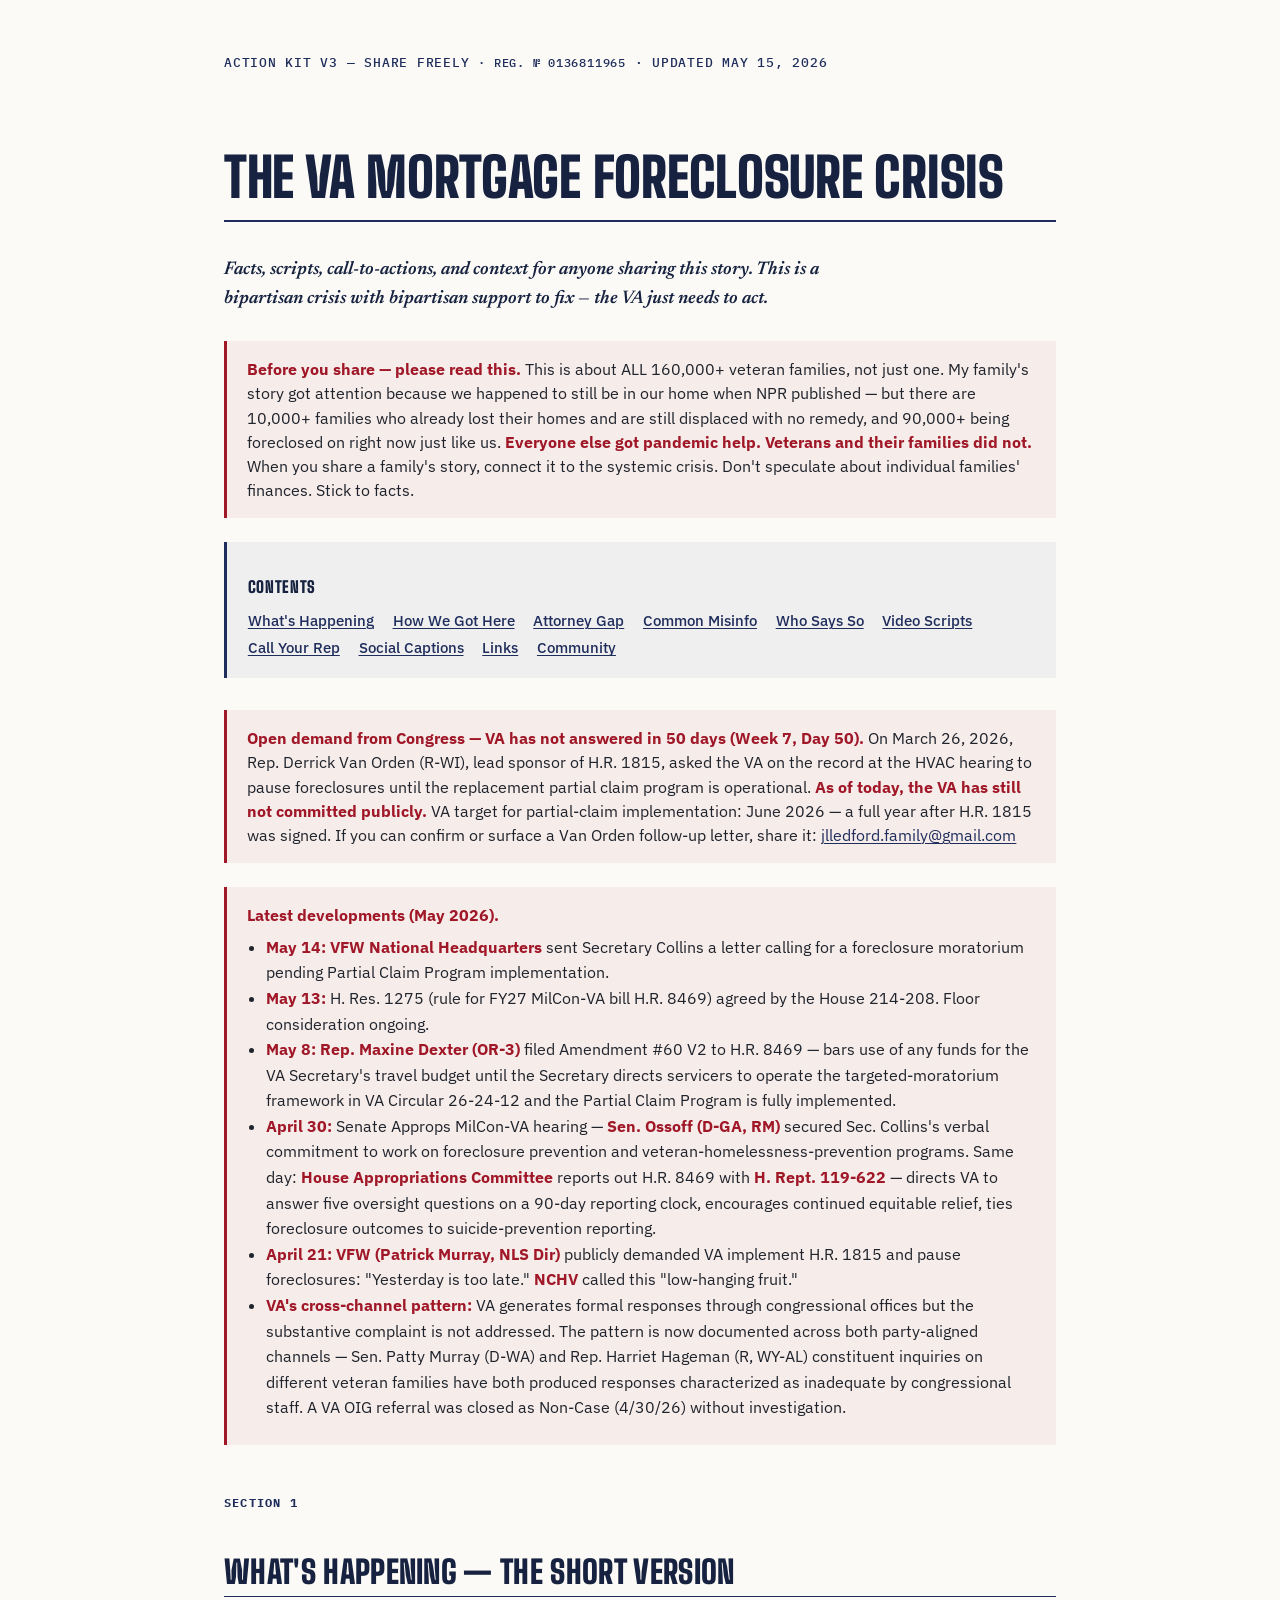
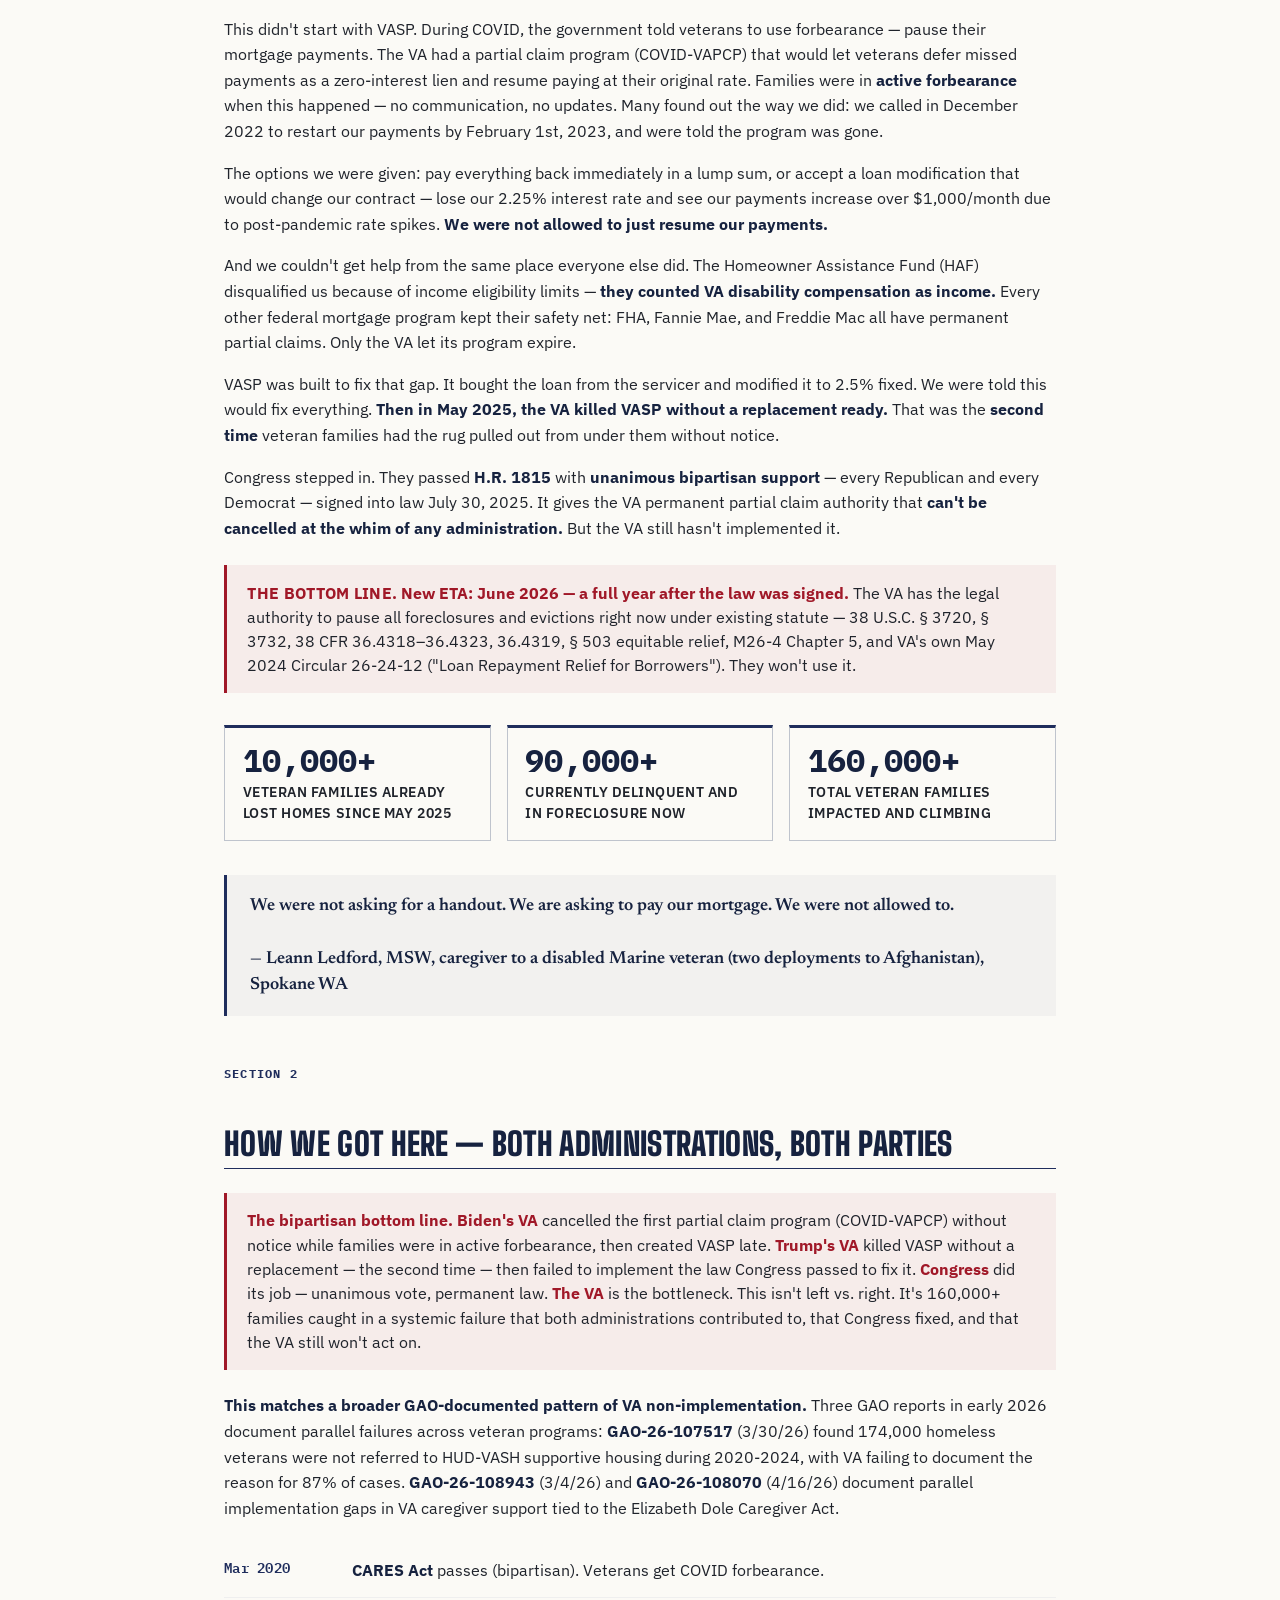
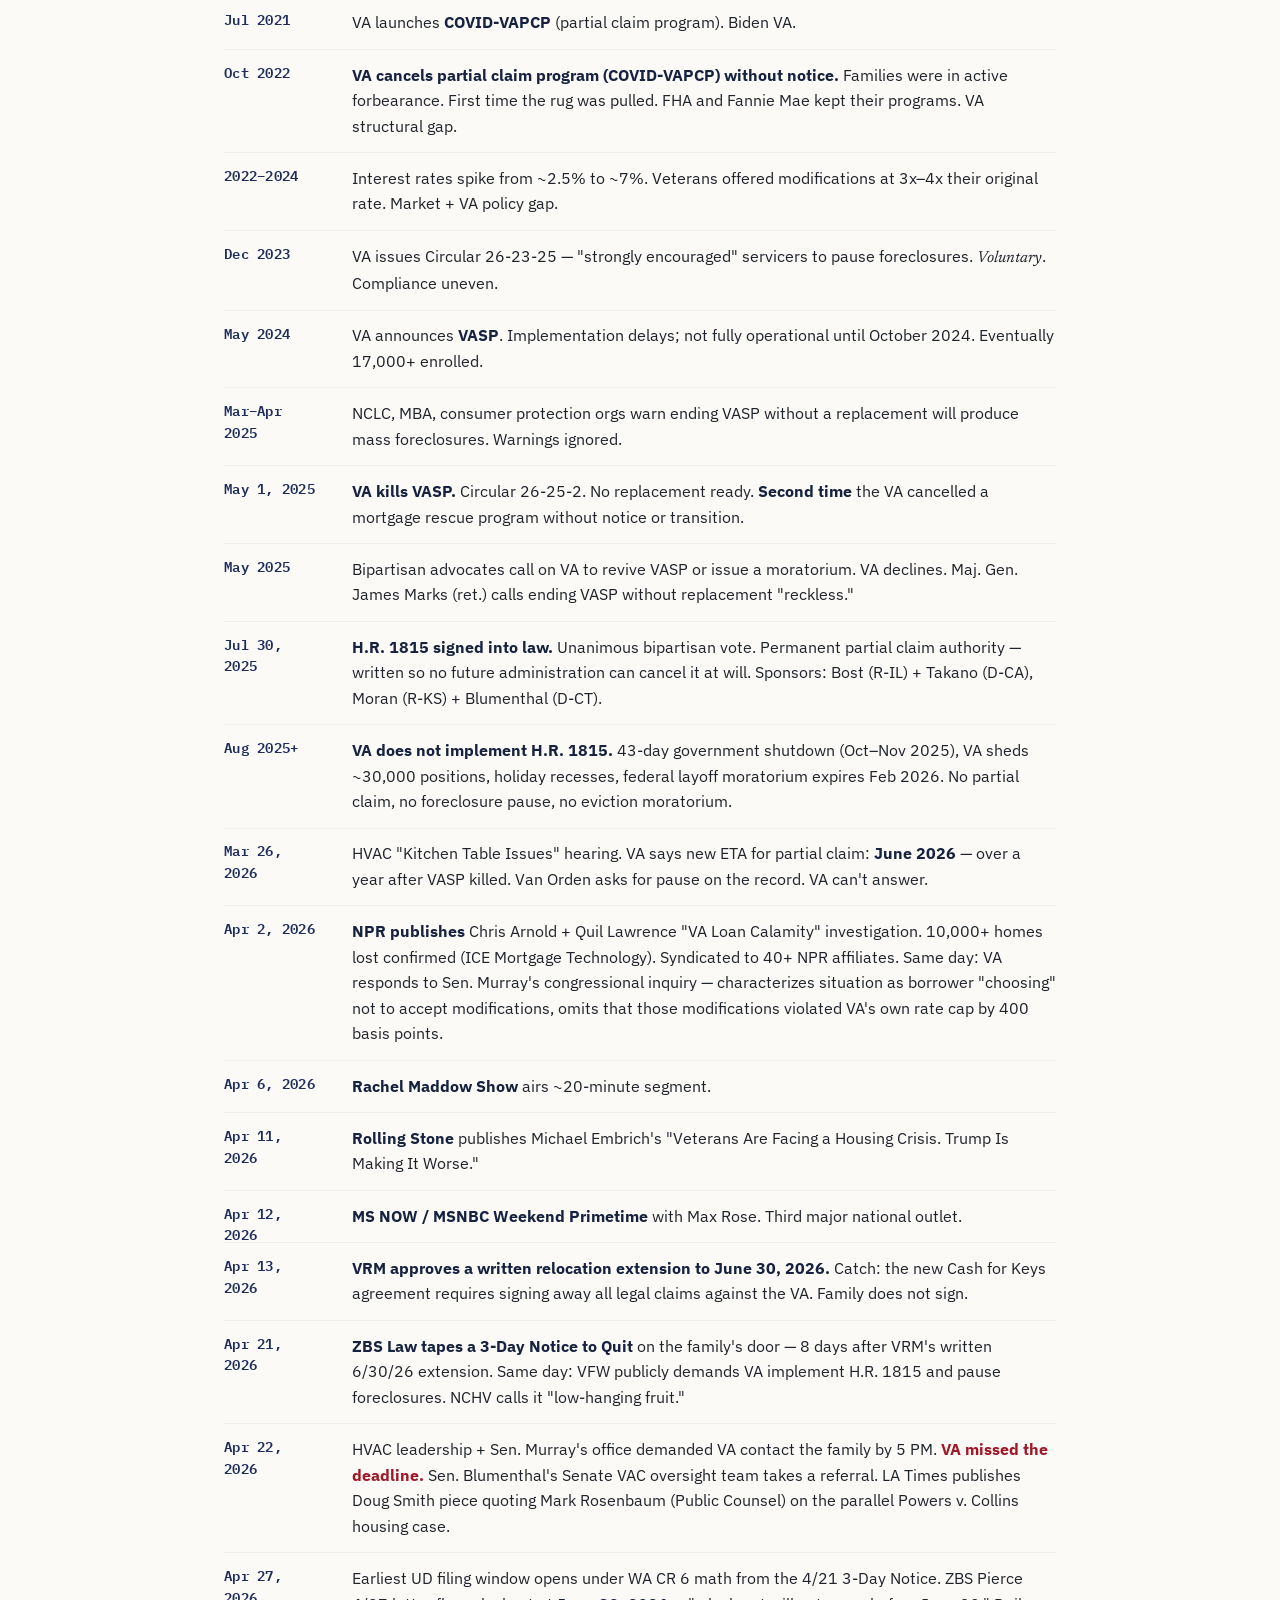
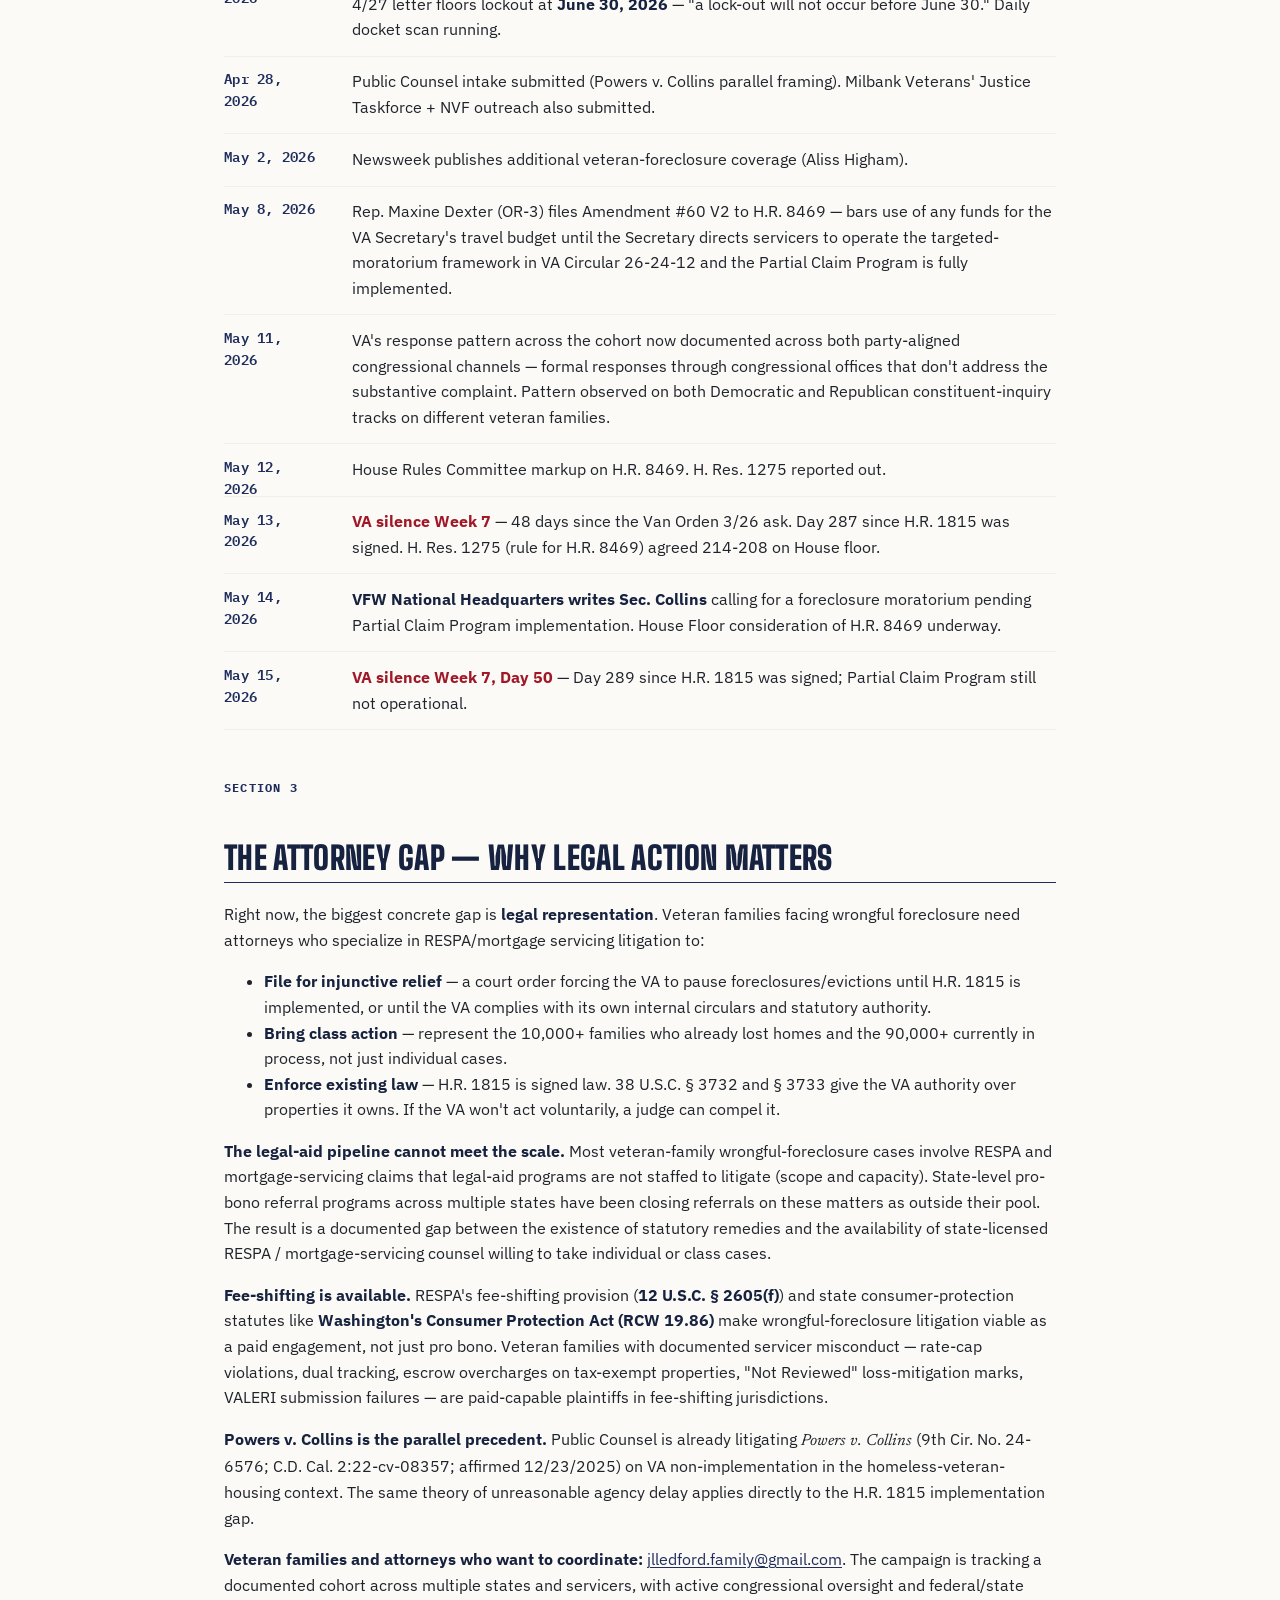
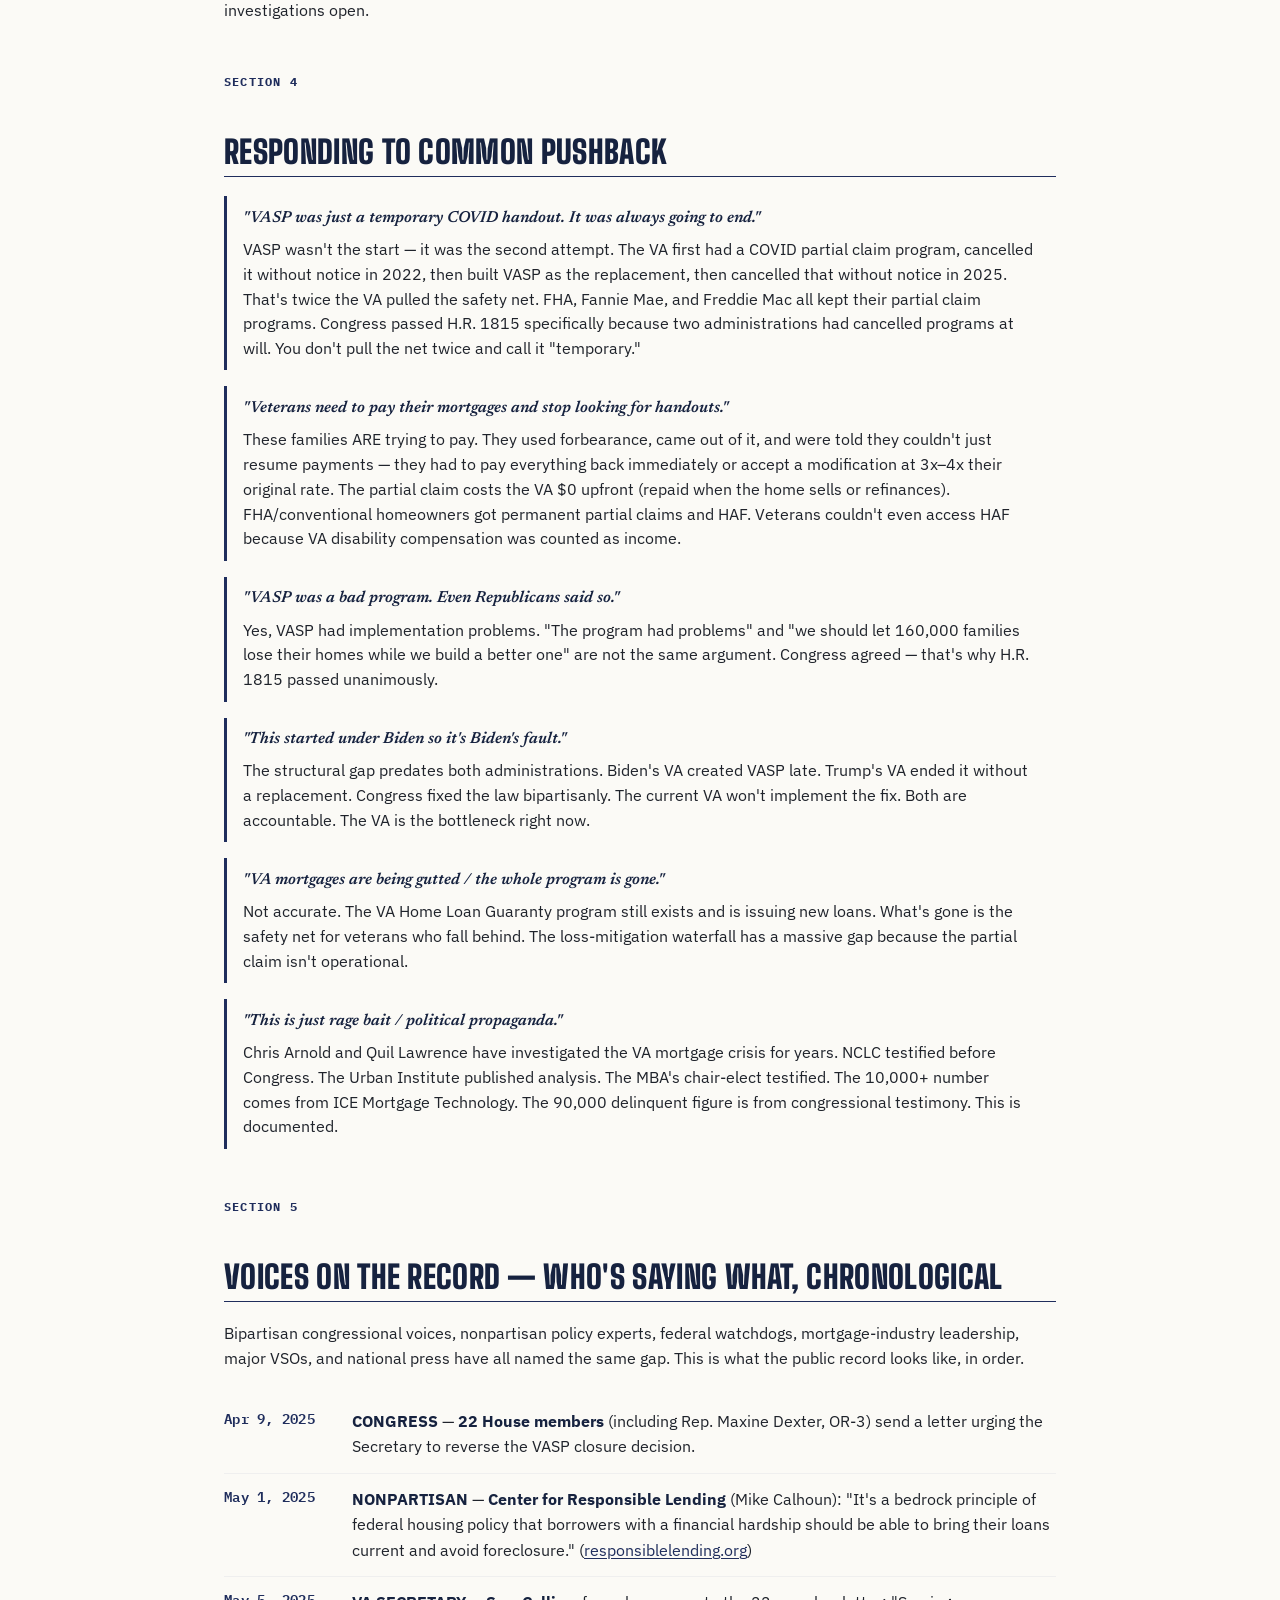
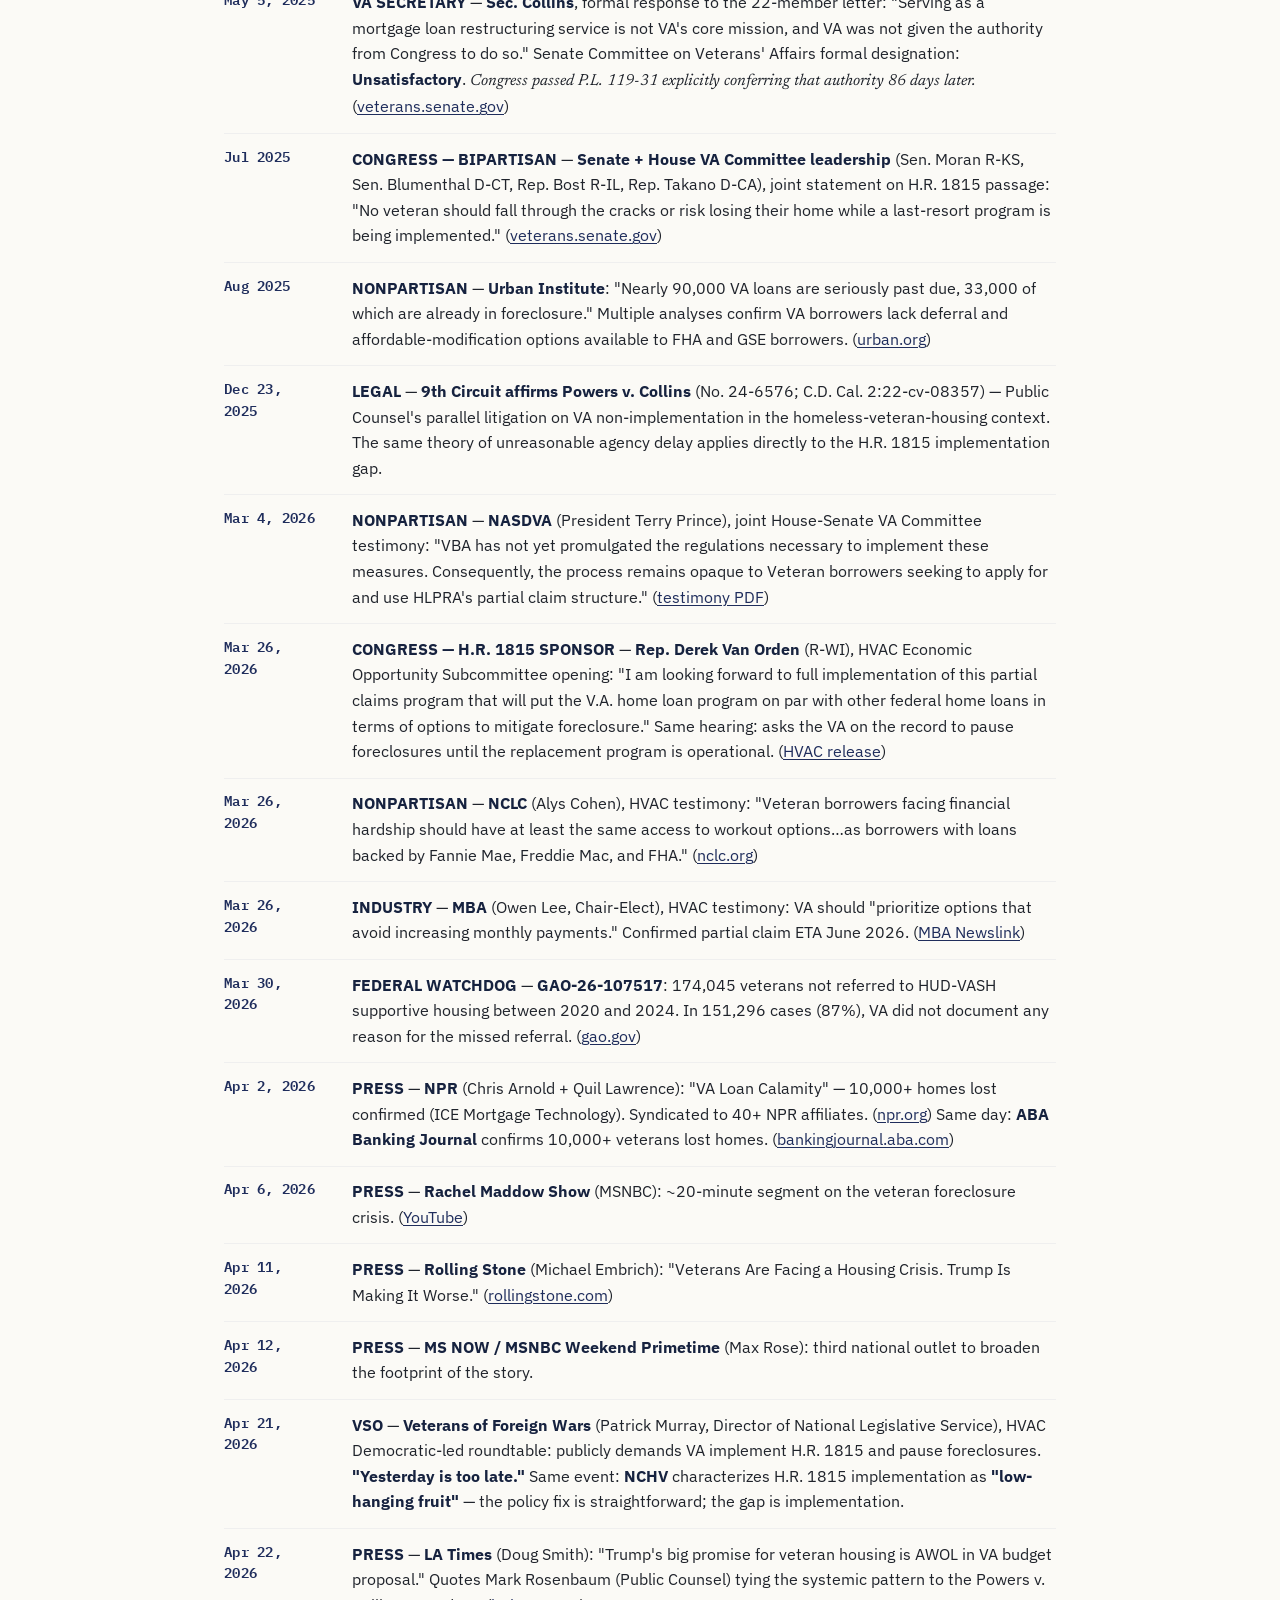
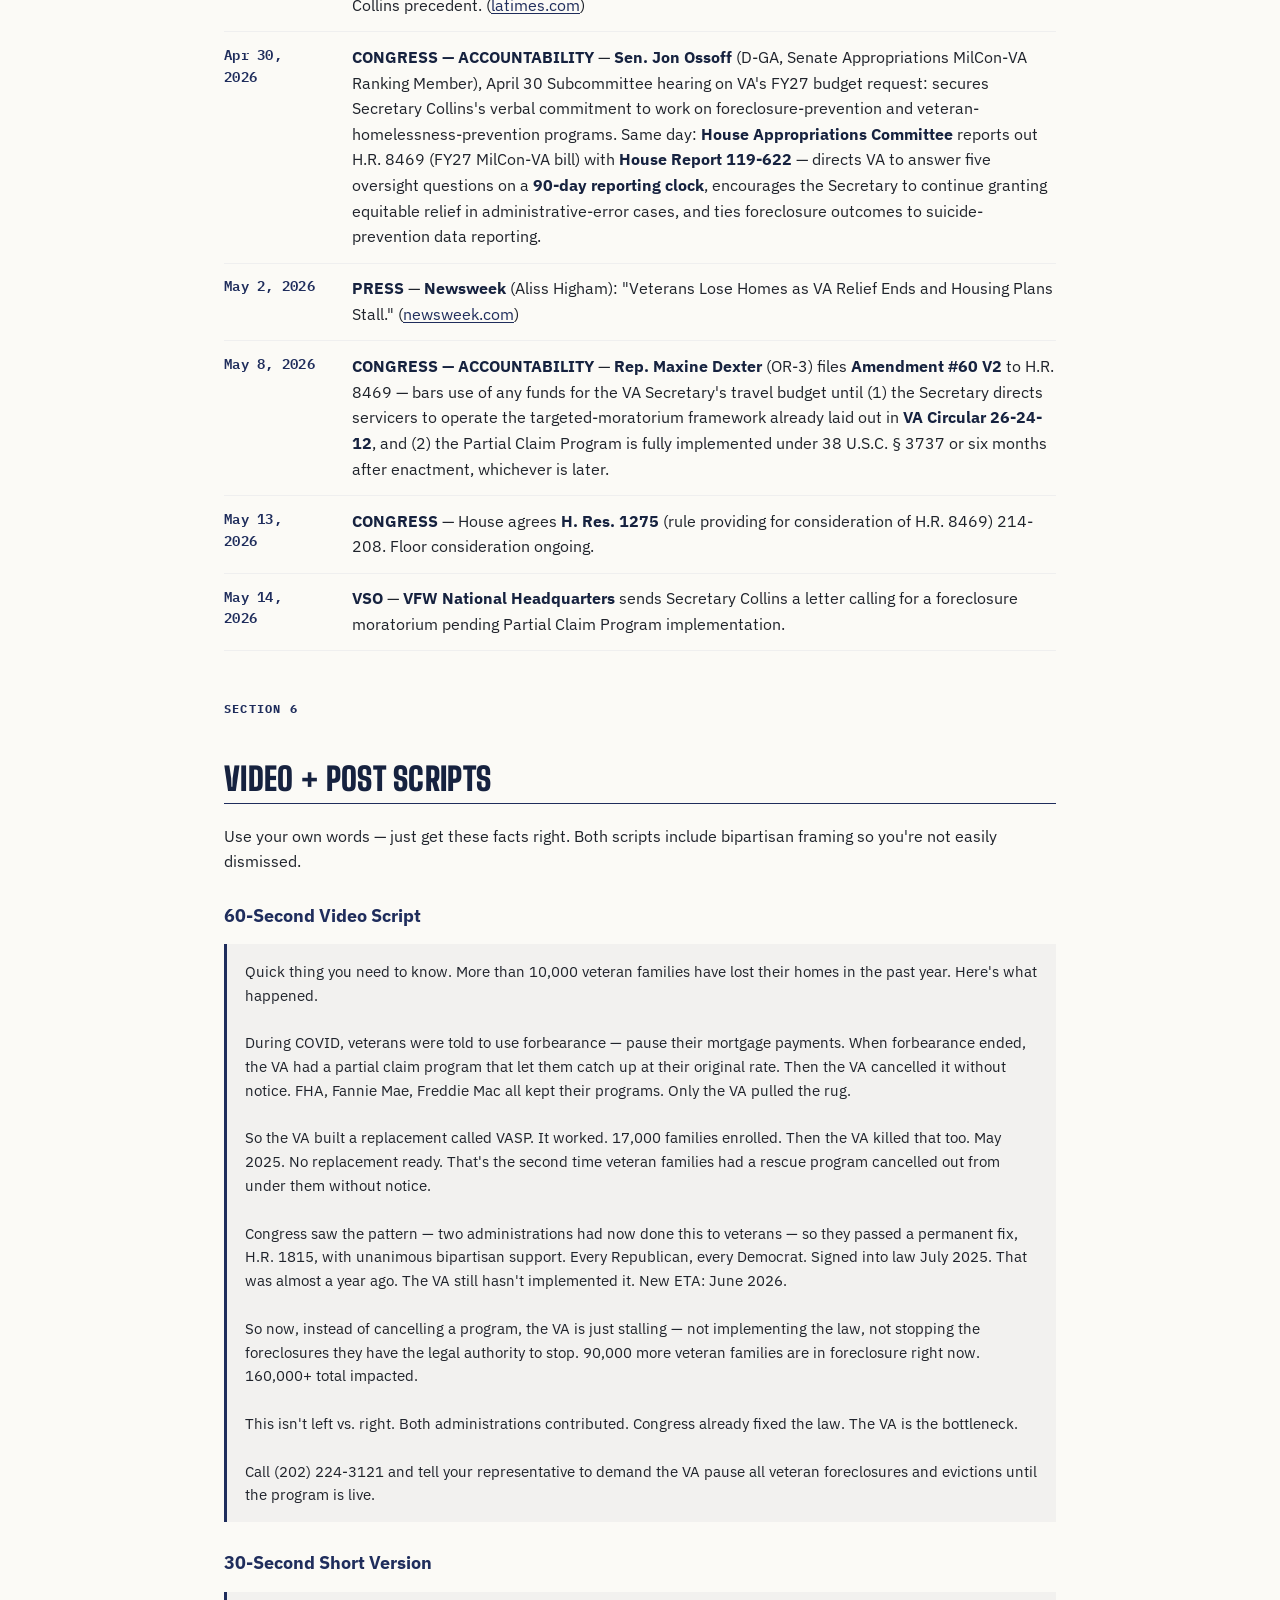
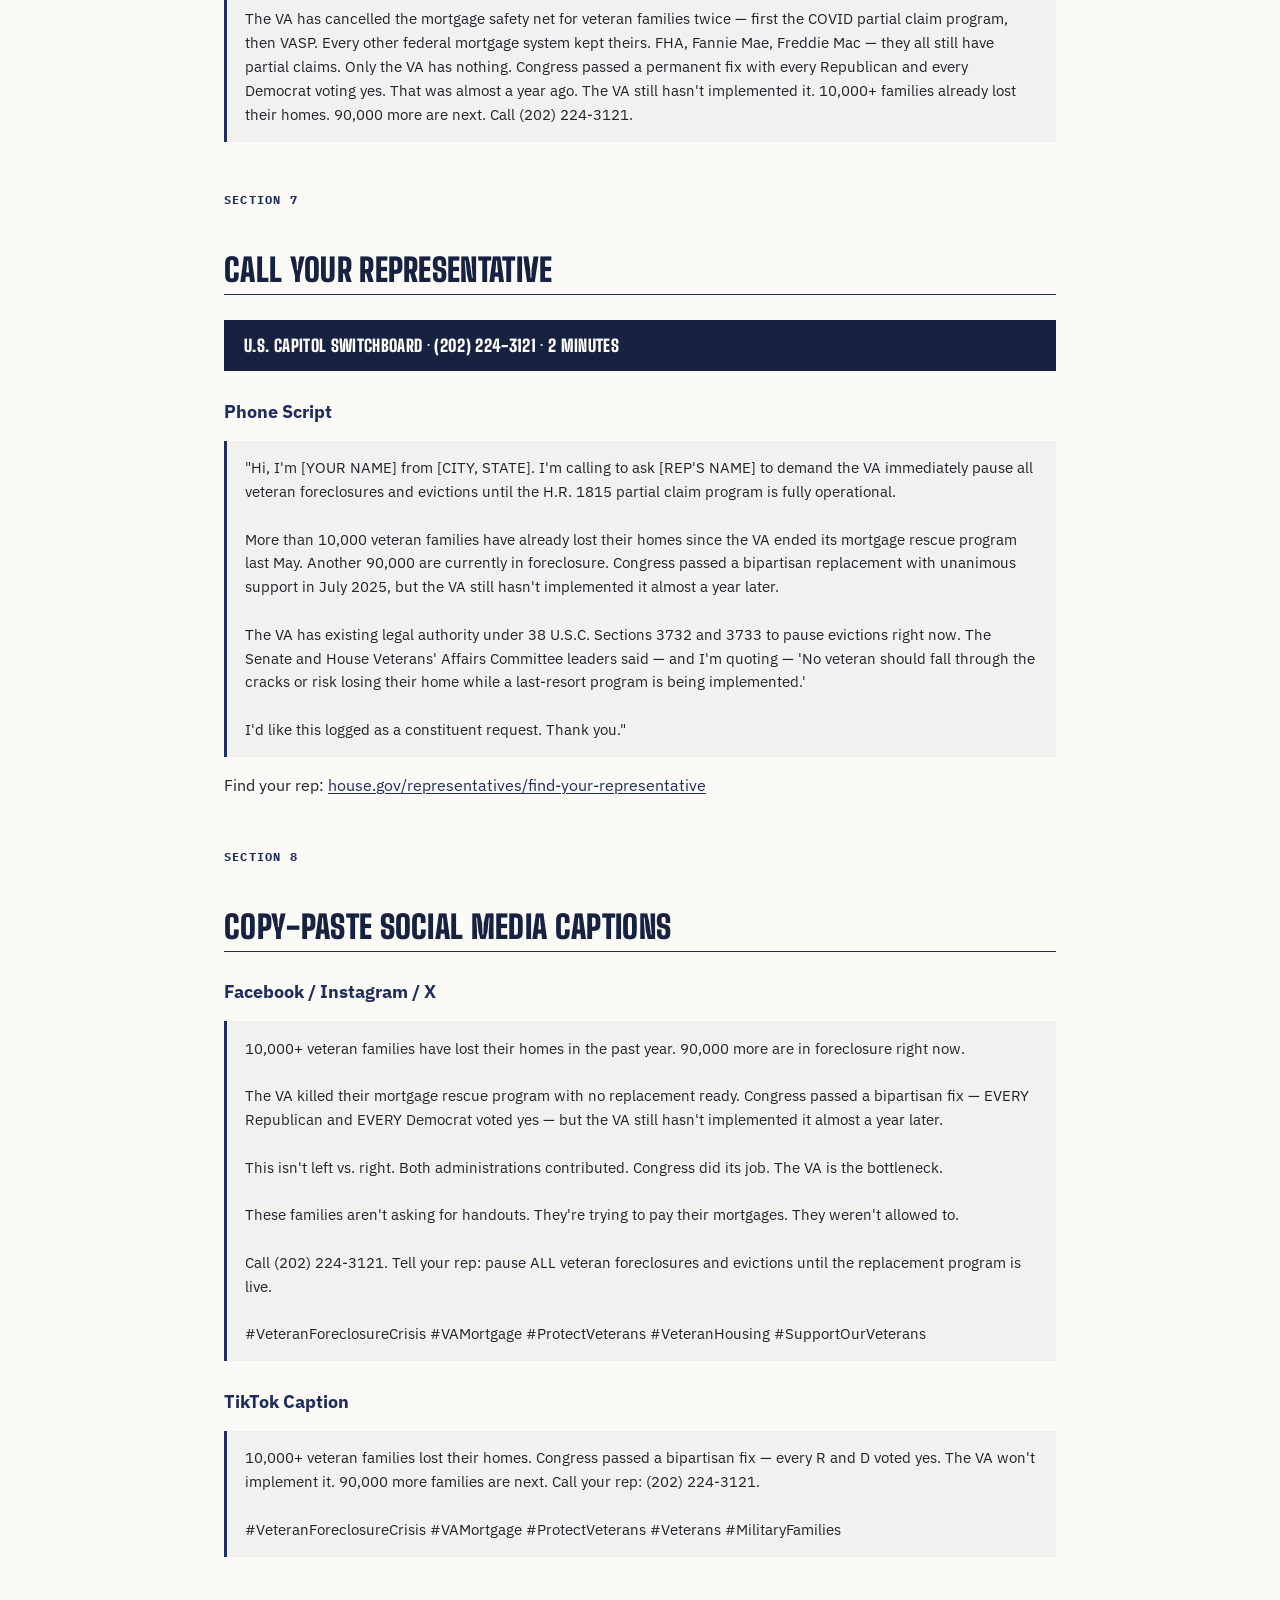
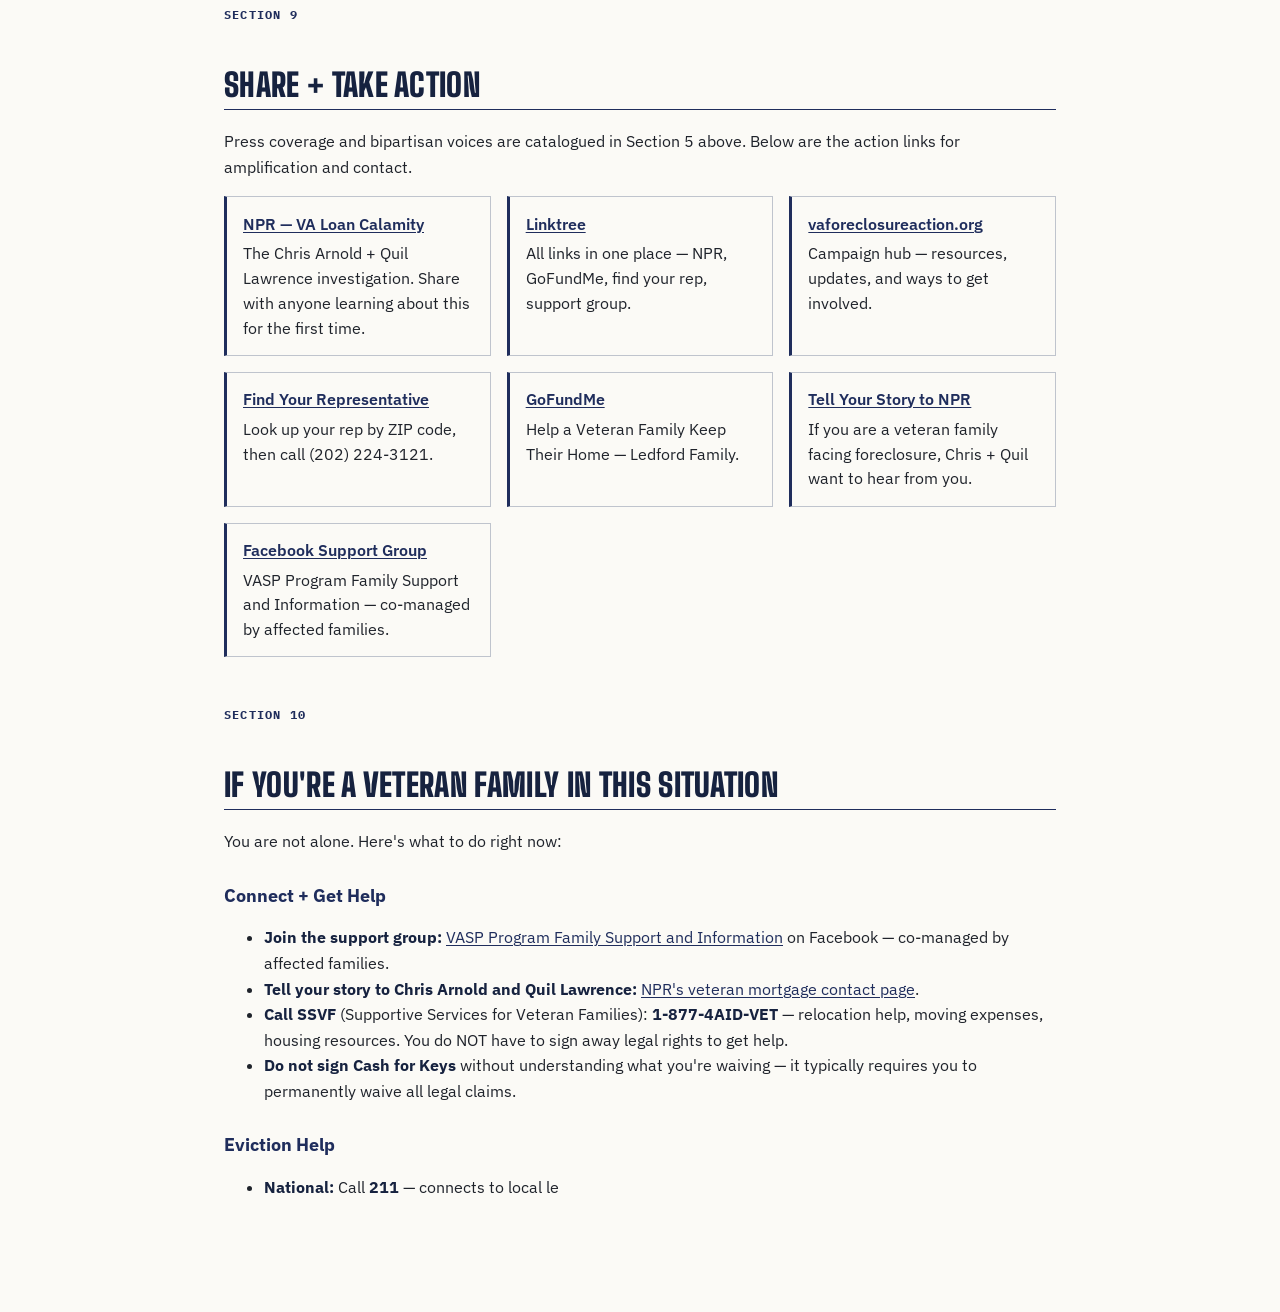
==== commit 4f0b047e: "Privacy scrub round 2: remove case-specific timeline entries (Hatcher 5/5, OMVLA 5/8, VRM/ZBS 5/14, " ====
--- a/index.html
+++ b/index.html
@@ -109,17 +109,14 @@
 <li><span class="when">Apr 22, 2026</span>HVAC leadership + Sen. Murray's office demanded VA contact the family by 5 PM. <span class="harm-flag">VA missed the deadline.</span> Sen. Blumenthal's Senate VAC oversight team takes a referral. LA Times publishes Doug Smith piece quoting Mark Rosenbaum (Public Counsel) on the parallel Powers v. Collins housing case.</li>
 <li><span class="when">Apr 27, 2026</span>Earliest UD filing window opens under WA CR 6 math from the 4/21 3-Day Notice. ZBS Pierce 4/27 letter floors lockout at <strong>June 30, 2026</strong> — "a lock-out will not occur before June 30." Daily docket scan running.</li>
 <li><span class="when">Apr 28, 2026</span>Public Counsel intake submitted (Powers v. Collins parallel framing). Milbank Veterans' Justice Taskforce + NVF outreach also submitted.</li>
-<li><span class="when">May 2, 2026</span>Newsweek publishes additional veteran-foreclosure coverage.</li>
-<li><span class="when">May 5, 2026</span>Track A attorney (Hatcher) <span class="harm-flag">CLOSED</span> — declined to take the case; no replacement referral. Congressional Brief v9 (27pp) sent to EDF Government Affairs.</li>
-<li><span class="when">May 8, 2026</span>WA AG OMVLA <span class="harm-flag">CLOSED</span> — unable to refer additional pro bono counsel; referred to Spokane Housing Justice Project hotline (1-855-657-8387) if/when UD is filed.</li>
-<li><span class="when">May 11, 2026</span>Thank-you sent to Rep. Dexter (OR-3) for Amendment #60 V1+V2 to H.R. 8469. Substack Post 1 published: "We were not allowed to pay our mortgage." Same day: VA responds inadequately to Rep. Harriet Hageman (R, WY-AL) on cohort family Criss / Van Leer (Cheyenne, WY; Freedom Mortgage; foreclosed September 2025) — CJ Young (Military & Veterans Liaison) characterized the response as "not the response we were hoping for"; Hageman DC team continuing to engage.</li>
-<li><span class="when">May 12, 2026</span>House Rules Committee markup on H.R. 8469. H.Res.1275 reported out. Dexter Amd #60 outcome on final list pending verification.</li>
-<li><span class="when">May 13, 2026</span><span class="harm-flag">VA silence Week 7</span> — 48 days since the Van Orden 3/26 ask. Day 287 since H.R. 1815 was signed. H.Res.1275 (rule for H.R. 8469) agreed 214-208 on House floor.</li>
-<li><span class="when">May 14, 2026</span><strong>First substantive written response to VRM/ZBS SENT</strong> — declined Cash for Keys as drafted (Paragraph 8 release-of-all-claims, SCRA waiver, indemnification scope) and submitted seven formal option requests for VA decision-maker review under existing authority: sale-back, leaseback, compromise sale, VA Refund, rescission, equitable relief under 38 U.S.C. § 503, and review under VA Circular 26-24-12. Counter-proposed a § 3732(a) market-rate lease. Madsen (VRM) acknowledged receipt. Same day: <strong>WA AG Consumer Protection Division acknowledged complaint File #719728</strong> (Freedom Mortgage + North Star Trustee LLC + VRM); track distinct from OMVLA. Same day: <strong>VFW National Headquarters wrote Sec. Collins</strong> calling for a foreclosure moratorium pending Partial Claim Program implementation. VFW Joe Grassi 10-section oversight info-share reply sent.</li>
-<li><span class="when">May 15, 2026</span><span class="harm-flag">VA silence Week 7, Day 50</span> — Day 289 since H.R. 1815 was signed; Partial Claim Program still not operational. Marjorie/Krista (EDF Resource Navigation) handoff refresh sent. Denise Ferguson (Sequim, WA cohort family) consented to inclusion by name in WA AG CPD supplement filing.</li>
-</ul>
-
-<p><strong>Active oversight as of 5/15/26 (updated):</strong> HVAC higher-level review (opened 4/30/26 through Elizabeth Dole Foundation + HVAC majority staff; cohort included for systemic-pattern record); HVAC Economic Opportunity Subcommittee (Halle Sarkisian); House Approps MilCon-VA (H. Rept. 119-622 90-day reporting clock); Senate Approps MilCon-VA (Ossoff-Collins commitment 4/30); Senate VAC Minority (Blumenthal team; v9 brief 5/6); Rep. Baumgartner (R, WA-5) Ledford constituent casework; <strong>Rep. Hageman (R, WY-AL) Criss / Van Leer cohort casework (new lane added 5/15)</strong>; Sen. Murray (D-WA) OCLA Inquiry IMA00592850; WA AG Consumer Protection Division File #719728; CFPB Complaint #260407-31030512; VA OIG Ref #2026-16691 (reconsideration available); Elizabeth Dole Foundation (Meredith Beck); WWP (caseworker assigned); VFW (HQ engaged, 5/14 letter to Sec. Collins).</p>
+<li><span class="when">May 2, 2026</span>Newsweek publishes additional veteran-foreclosure coverage (Aliss Higham).</li>
+<li><span class="when">May 8, 2026</span>Rep. Maxine Dexter (OR-3) files Amendment #60 V2 to H.R. 8469 — bars use of any funds for the VA Secretary's travel budget until the Secretary directs servicers to operate the targeted-moratorium framework in VA Circular 26-24-12 and the Partial Claim Program is fully implemented.</li>
+<li><span class="when">May 11, 2026</span>VA's response pattern across the cohort now documented across both party-aligned congressional channels — formal responses through congressional offices that don't address the substantive complaint. Pattern observed on both Democratic and Republican constituent-inquiry tracks on different veteran families.</li>
+<li><span class="when">May 12, 2026</span>House Rules Committee markup on H.R. 8469. H. Res. 1275 reported out.</li>
+<li><span class="when">May 13, 2026</span><span class="harm-flag">VA silence Week 7</span> — 48 days since the Van Orden 3/26 ask. Day 287 since H.R. 1815 was signed. H. Res. 1275 (rule for H.R. 8469) agreed 214-208 on House floor.</li>
+<li><span class="when">May 14, 2026</span><strong>VFW National Headquarters writes Sec. Collins</strong> calling for a foreclosure moratorium pending Partial Claim Program implementation. House Floor consideration of H.R. 8469 underway.</li>
+<li><span class="when">May 15, 2026</span><span class="harm-flag">VA silence Week 7, Day 50</span> — Day 289 since H.R. 1815 was signed; Partial Claim Program still not operational.</li>
+</ul>
 </section>
 
 <section class="section" id="attorney">
@@ -286,4 +283,27 @@
 <div class="links-grid">
 <div class="link-card"><a href="https://www.npr.org/2025/04/02/nx-s1-5345519/veterans-mortgage-foreclosure-va-loan">NPR — VA Loan Calamity</a>The Chris Arnold + Quil Lawrence investigation. Share with anyone learning about this for the first time.</div>
 <div class="link-card"><a href="https://linktr.ee/leann.salmonberry">Linktree</a>All links in one place — NPR, GoFundMe, find your rep, support group.</div>
-<div class="link-card"><a href="https://vaforeclosureaction+<div class="link-card"><a href="https://vaforeclosureaction.org">vaforeclosureaction.org</a>Campaign hub — resources, updates, and ways to get involved.</div>
+<div class="link-card"><a href="https://www.house.gov/representatives/find-your-representative">Find Your Representative</a>Look up your rep by ZIP code, then call (202) 224-3121.</div>
+<div class="link-card"><a href="https://www.gofundme.com/f/ledfordfamily-help-a-veteran-family-keep-their-home">GoFundMe</a>Help a Veteran Family Keep Their Home — Ledford Family.</div>
+<div class="link-card"><a href="https://www.npr.org/2023/11/10/1212408194/military-veteran-mortgage-foreclosure-covid-forbearance">Tell Your Story to NPR</a>If you are a veteran family facing foreclosure, Chris + Quil want to hear from you.</div>
+<div class="link-card"><a href="https://www.facebook.com/share/g/1Az1RArMNP/">Facebook Support Group</a>VASP Program Family Support and Information — co-managed by affected families.</div>
+</div>
+</section>
+
+<section class="section" id="community">
+<p class="section-label">Section 10</p>
+<h2>If You're a Veteran Family in This Situation</h2>
+<p>You are not alone. Here's what to do right now:</p>
+
+<h3>Connect + Get Help</h3>
+<ul>
+<li><strong>Join the support group:</strong> <a href="https://www.facebook.com/share/g/1Az1RArMNP/">VASP Program Family Support and Information</a> on Facebook — co-managed by affected families.</li>
+<li><strong>Tell your story to Chris Arnold and Quil Lawrence:</strong> <a href="https://www.npr.org/2023/11/10/1212408194/military-veteran-mortgage-foreclosure-covid-forbearance">NPR's veteran mortgage contact page</a>.</li>
+<li><strong>Call SSVF</strong> (Supportive Services for Veteran Families): <strong>1-877-4AID-VET</strong> — relocation help, moving expenses, housing resources. You do NOT have to sign away legal rights to get help.</li>
+<li><strong>Do not sign Cash for Keys</strong> without understanding what you're waiving — it typically requires you to permanently waive all legal claims.</li>
+</ul>
+
+<h3>Eviction Help</h3>
+<ul>
+<li><strong>National:</strong> Call <strong>211</strong> — connects to local le
--- a/shared/brand.css
+++ b/shared/brand.css
@@ -285,7 +285,7 @@
   margin: 1.5em 0;
 }
 .timeline li {
-  padding: 0.8em 0 0.8em 5.5em;
+  padding: 0.8em 0 0.8em 8em;
   border-bottom: 1px solid var(--indigo-tint-5);
   position: relative;
   margin: 0;
@@ -294,6 +294,7 @@
   position: absolute;
   left: 0;
   top: 0.8em;
+  width: 7em;
   font-family: var(--face-mono);
   font-weight: 600;
   font-size: 0.85rem;
@@ -335,5 +336,4 @@
   h2 { font-size: 1.3rem; }
   .kpi-card .figure { font-size: 1.6rem; }
   .timeline li { padding-left: 0; padding-top: 1.8em; }
-  .timeline li .when { position: static; display: block; margin-bottom: 0.2em; }
-}
+  .timeline li .when { position: static; display: block; margin-bottom:
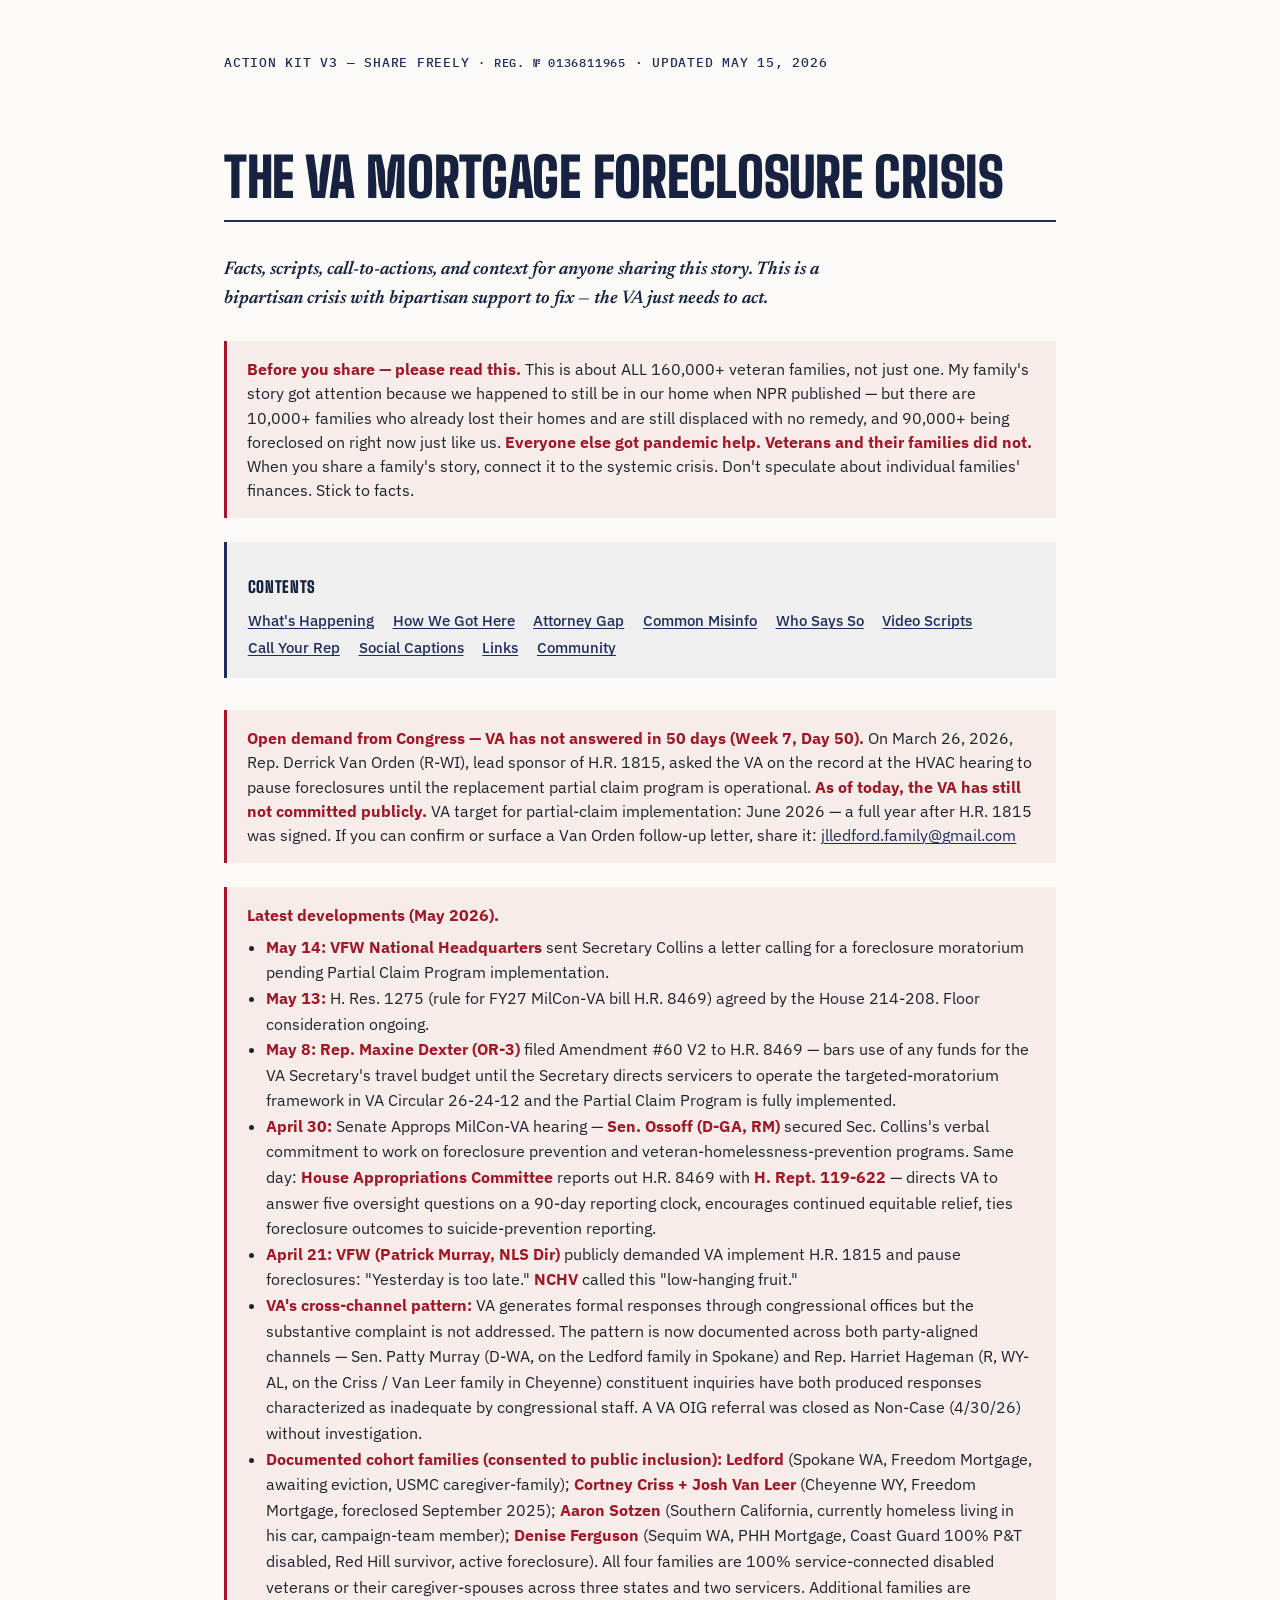
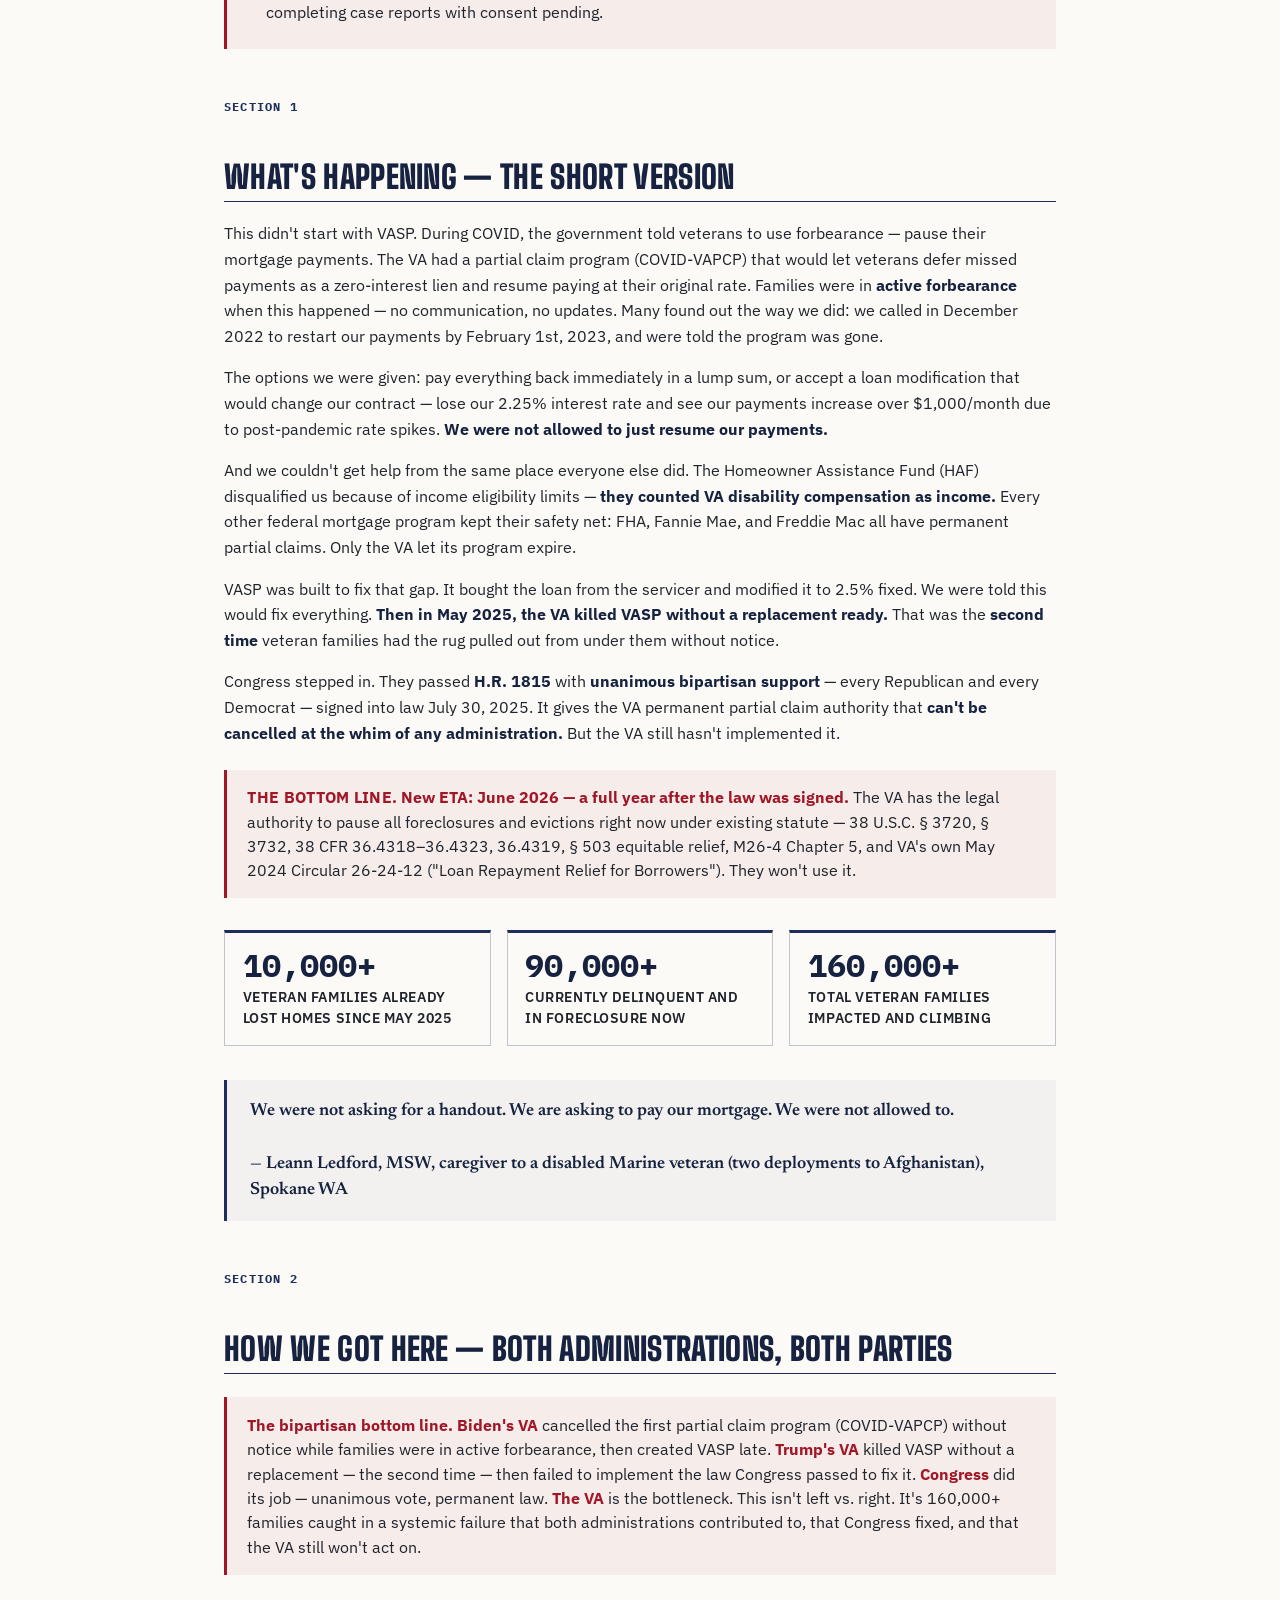
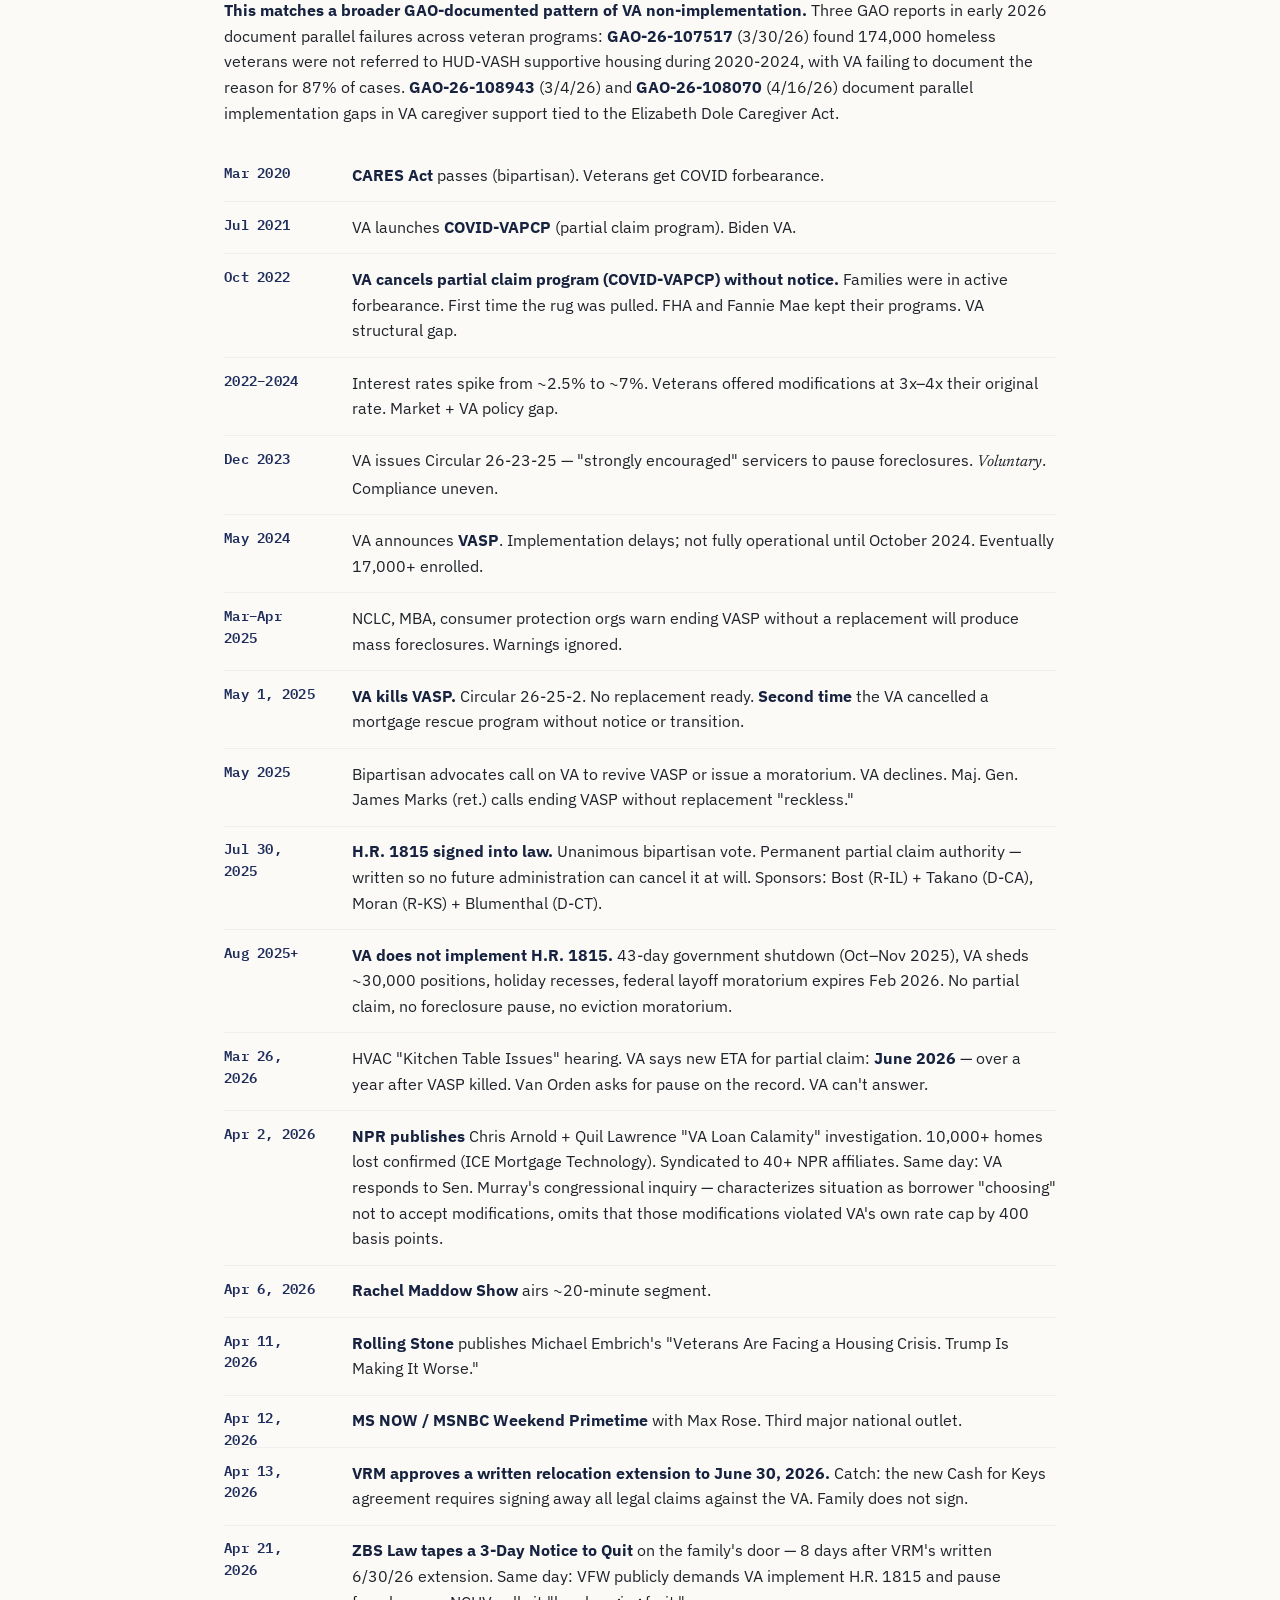
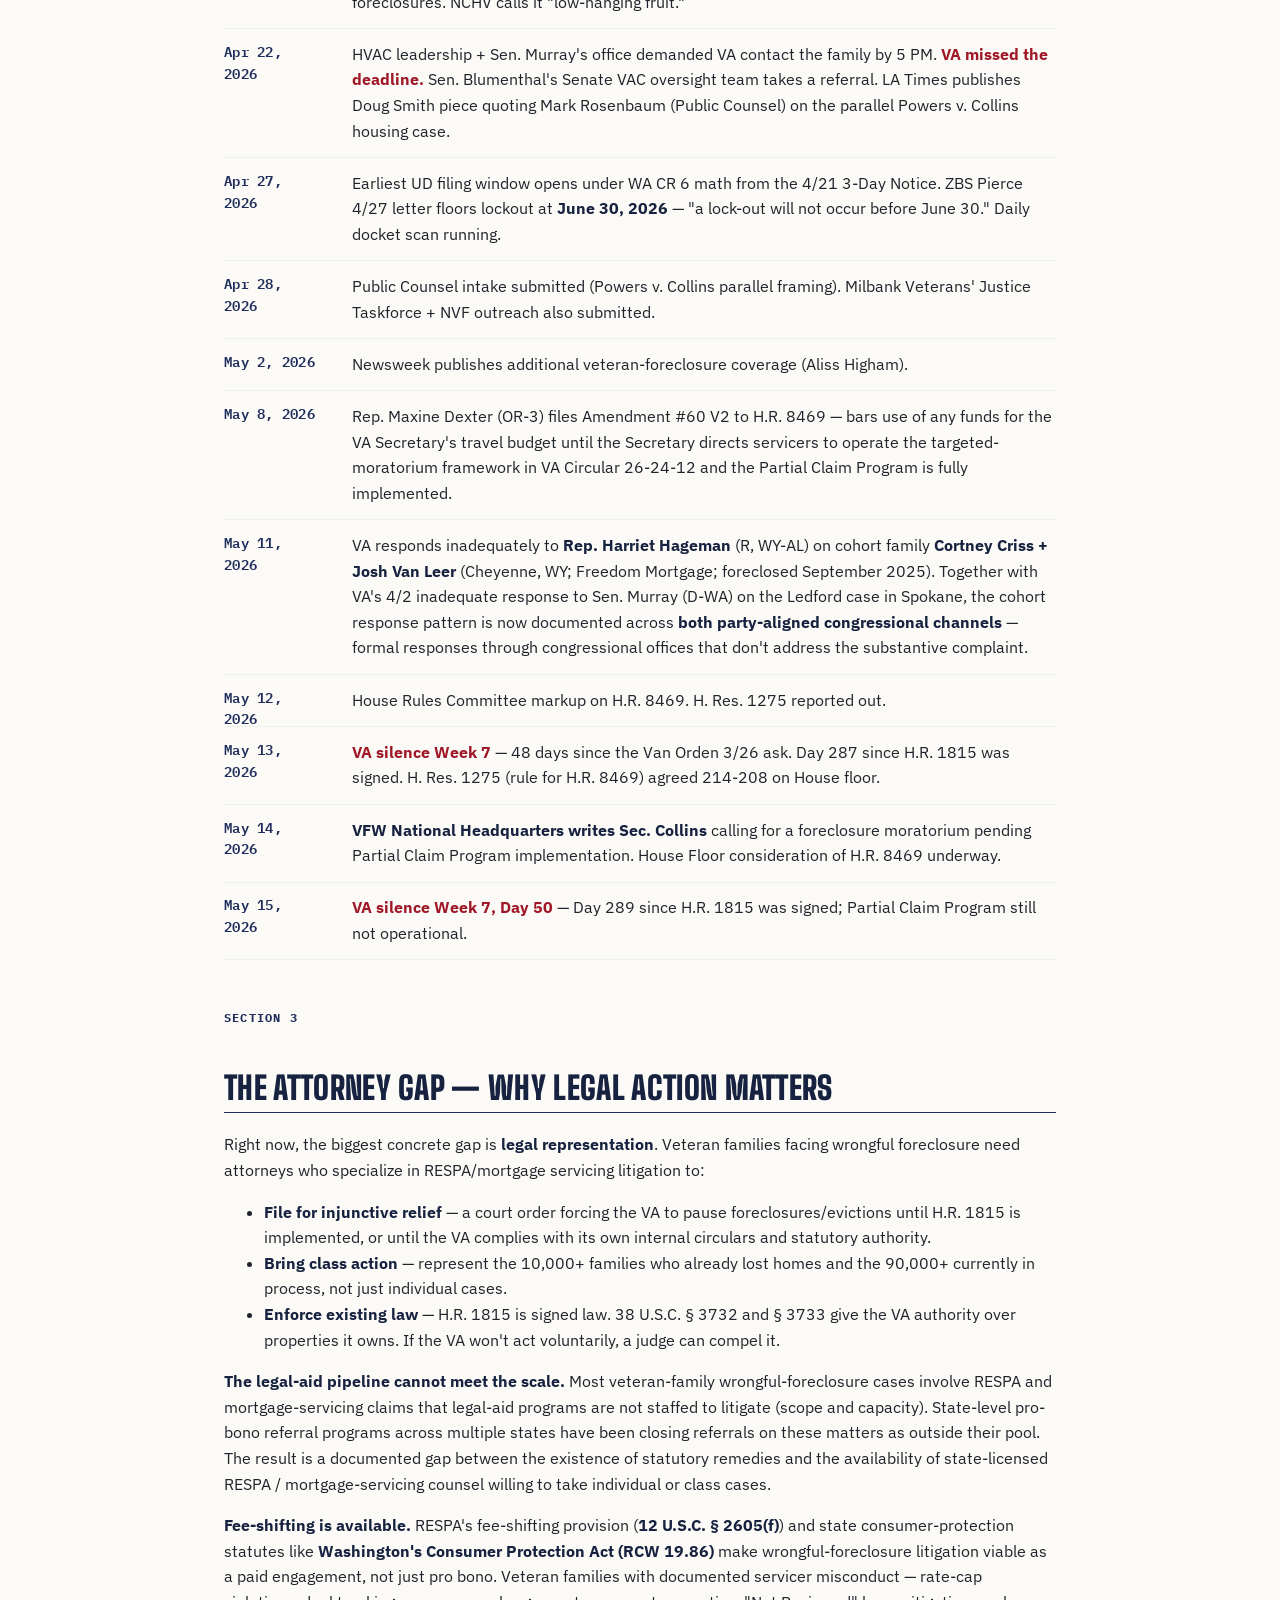
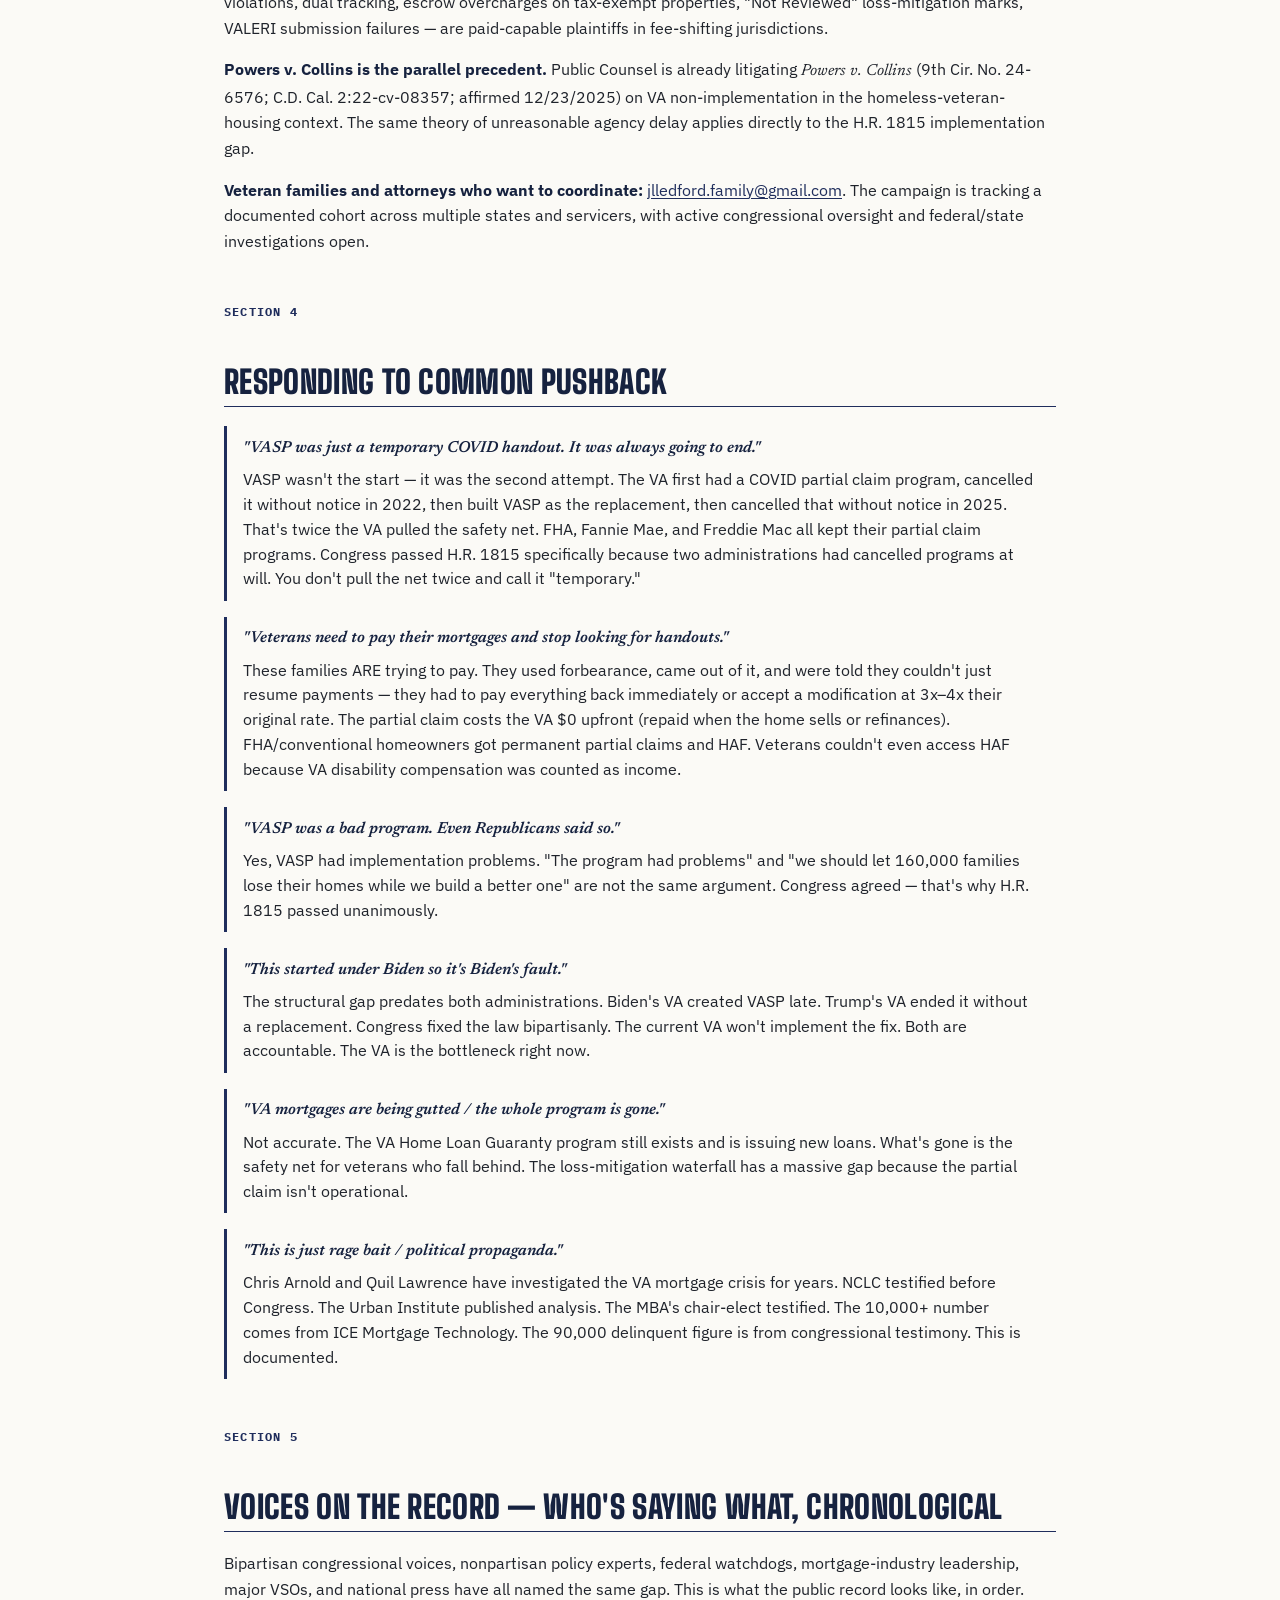
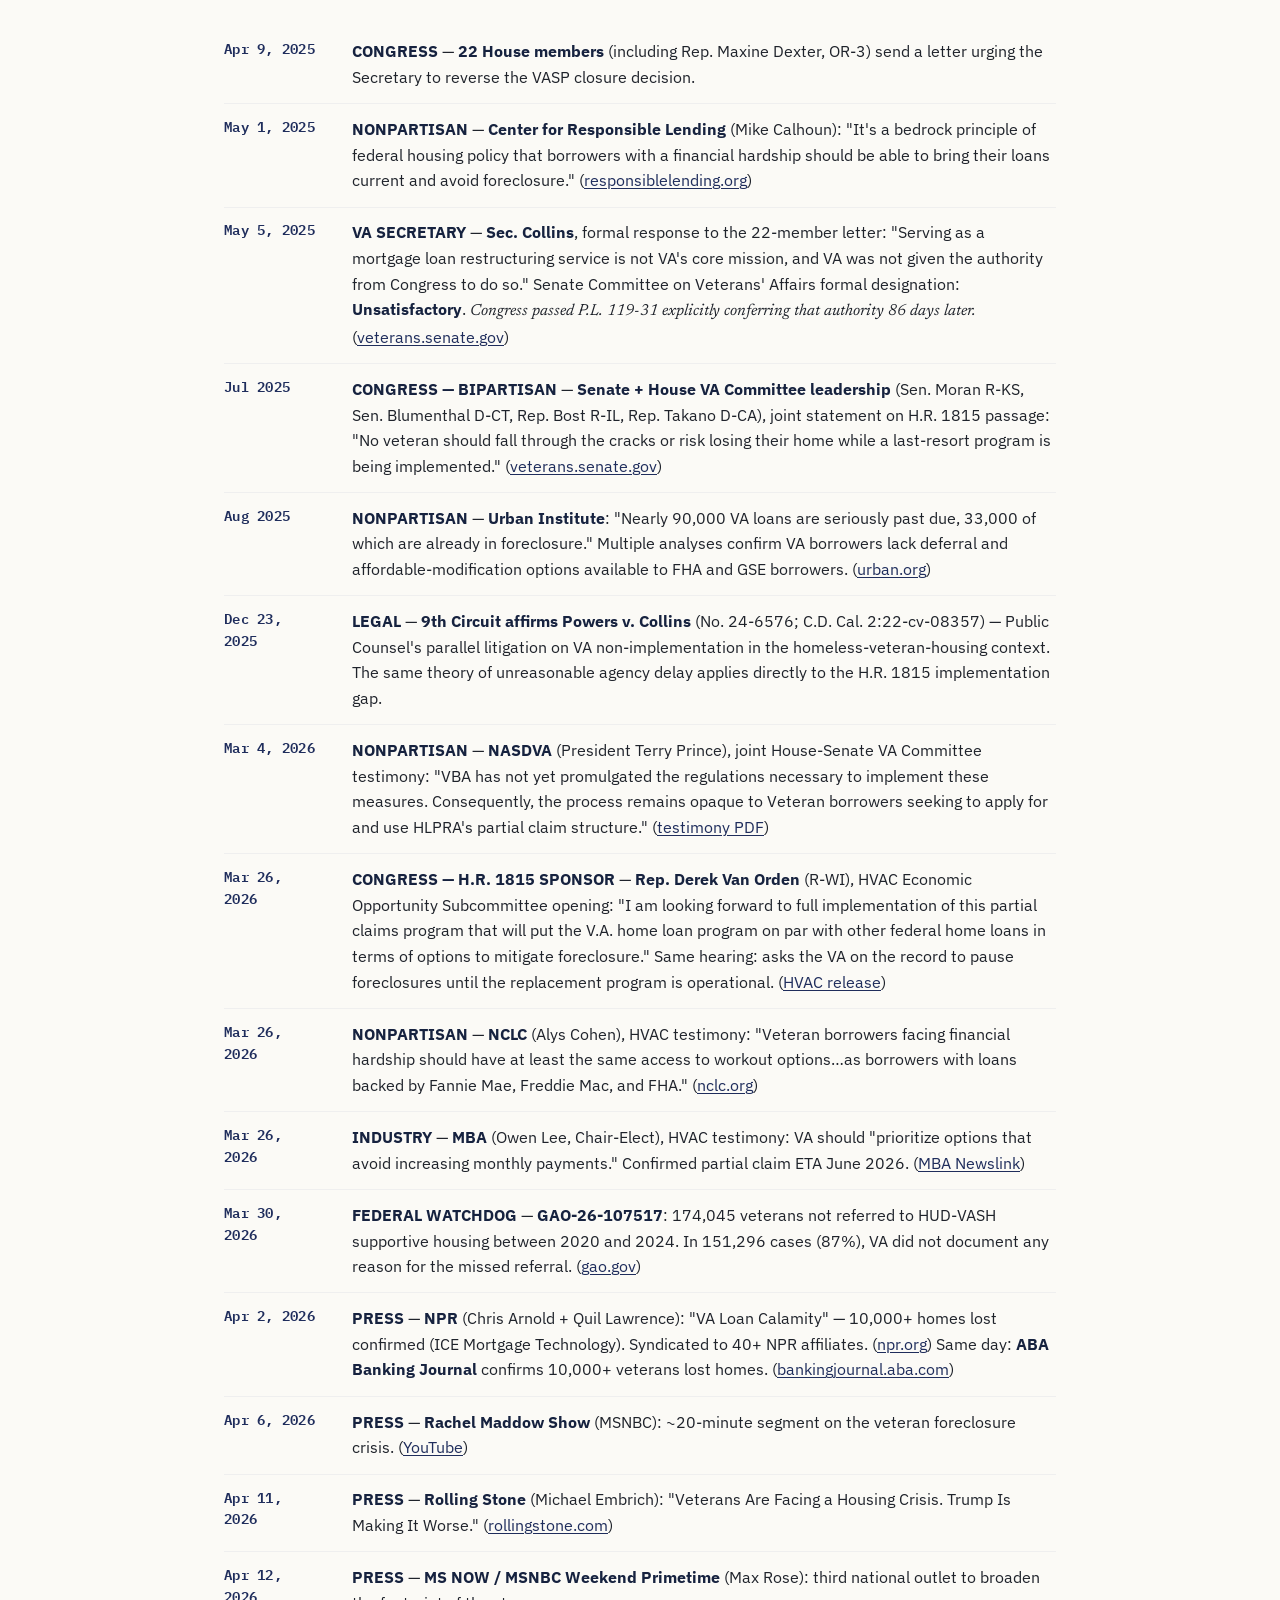
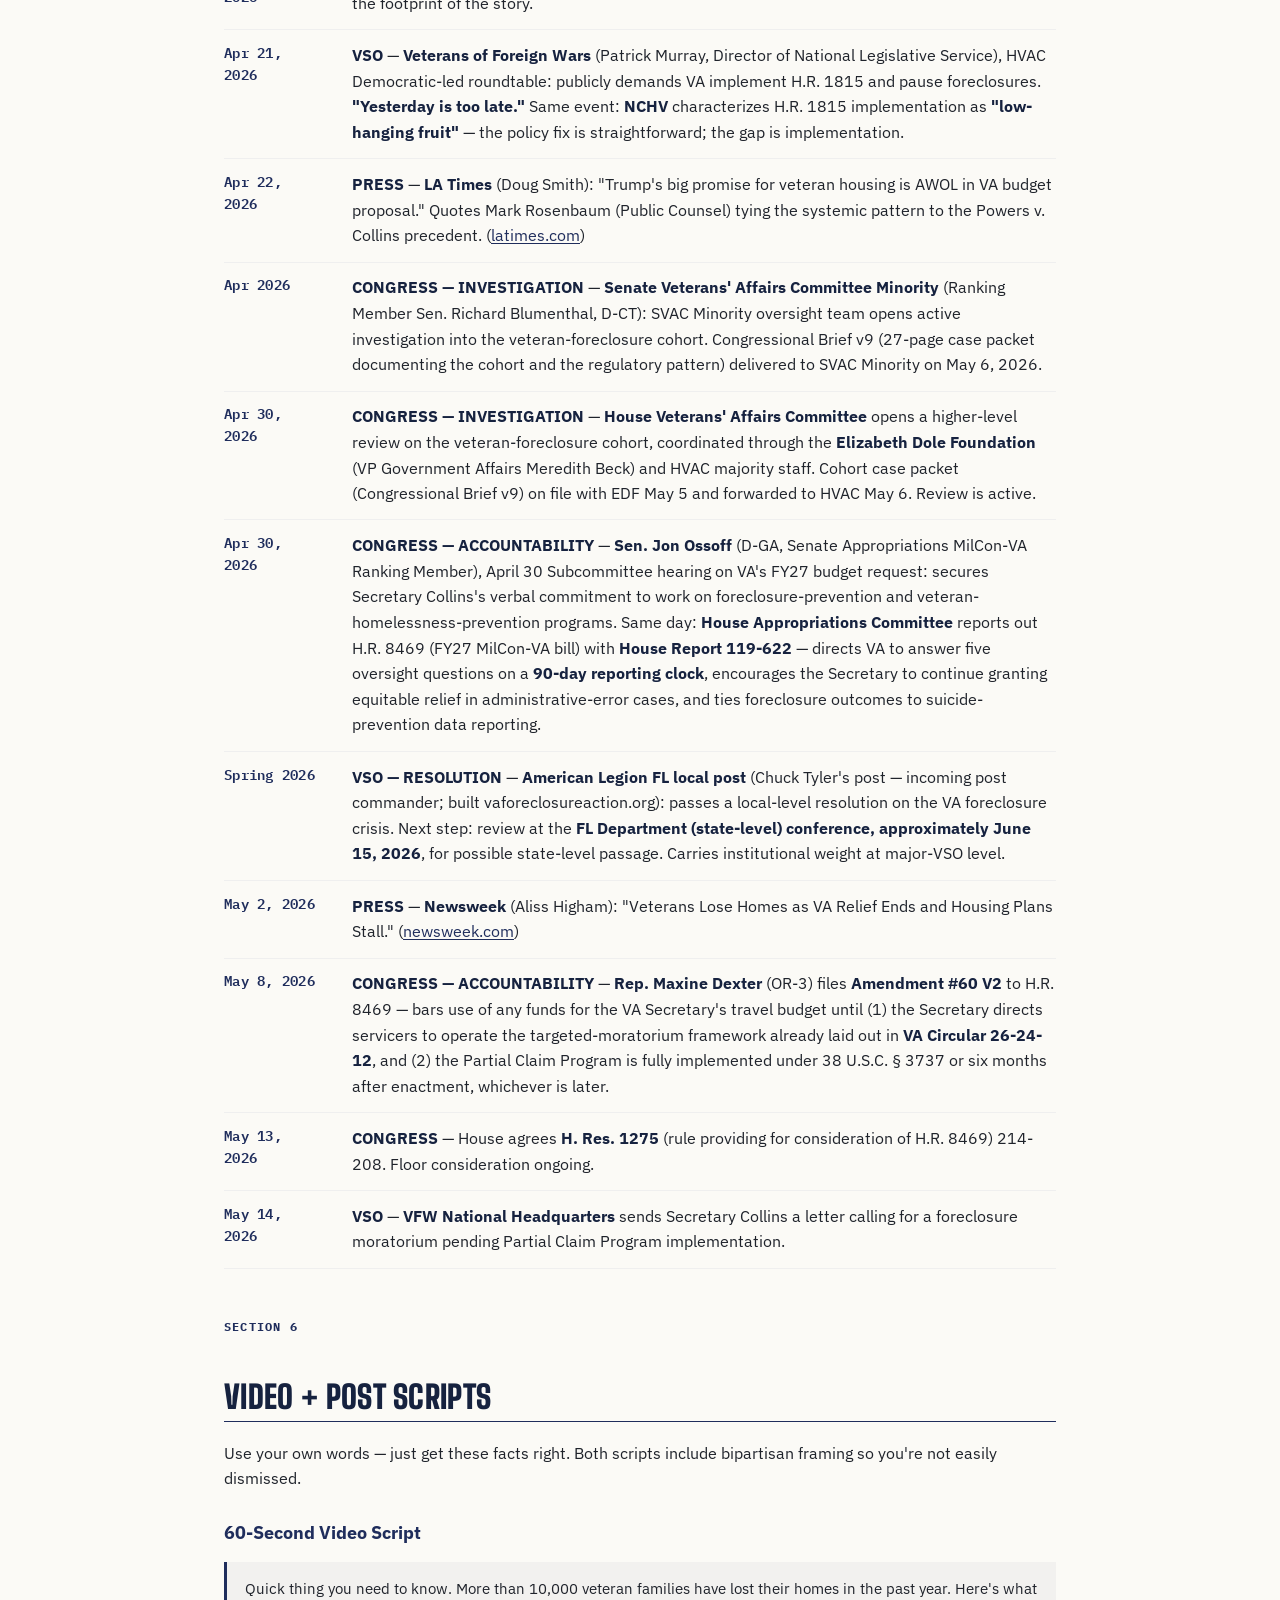
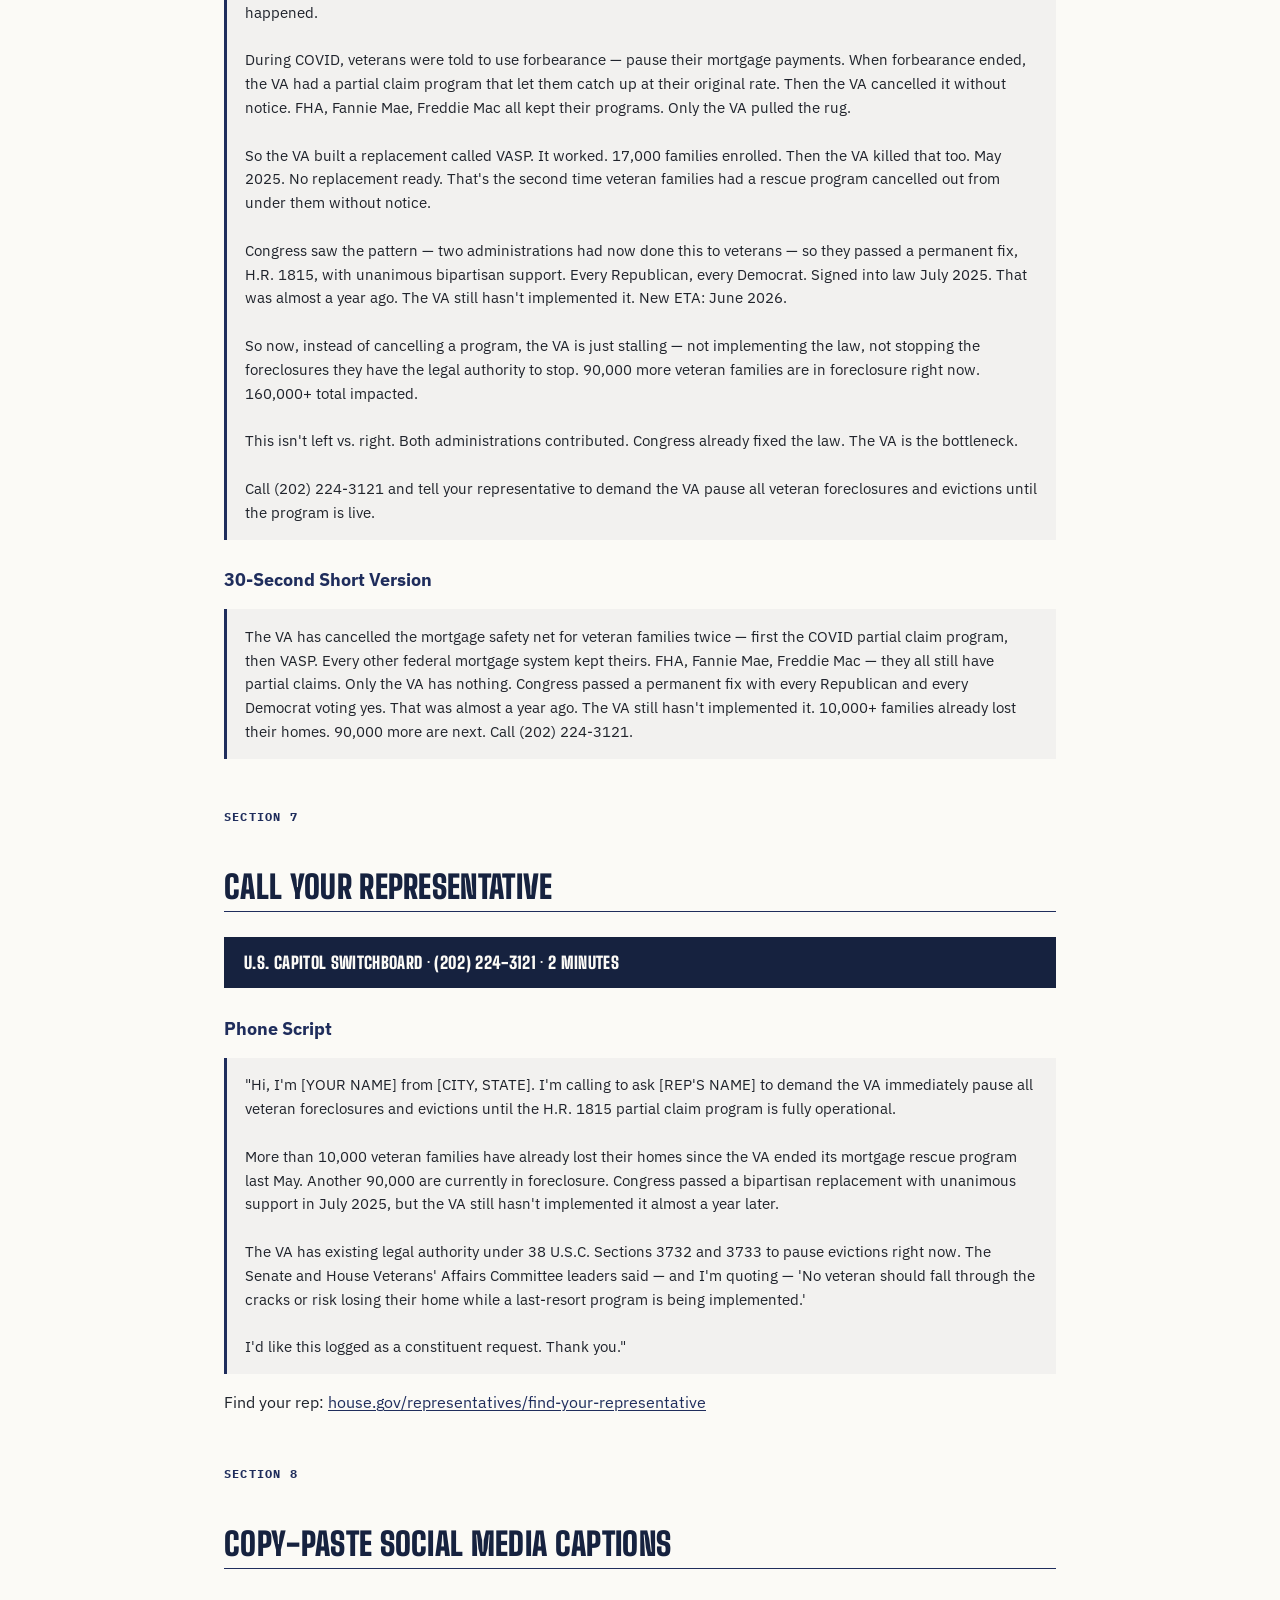
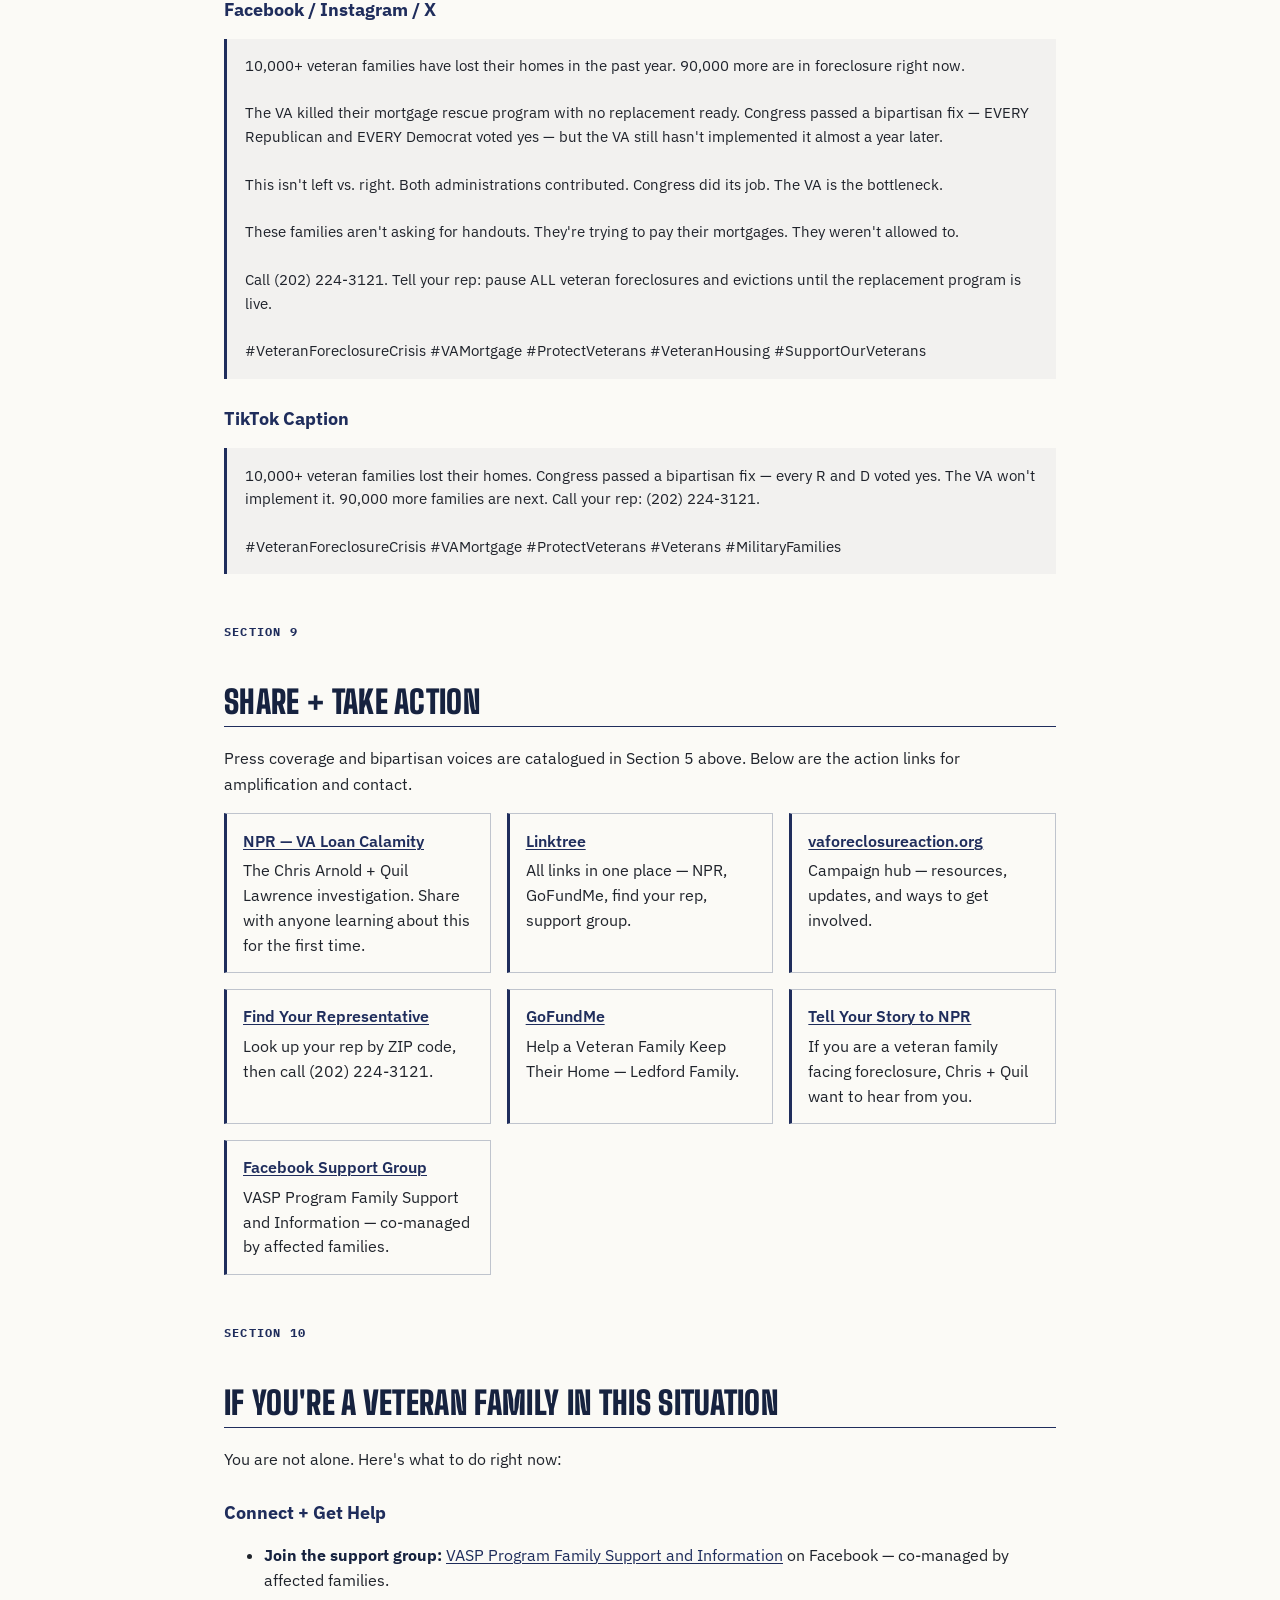
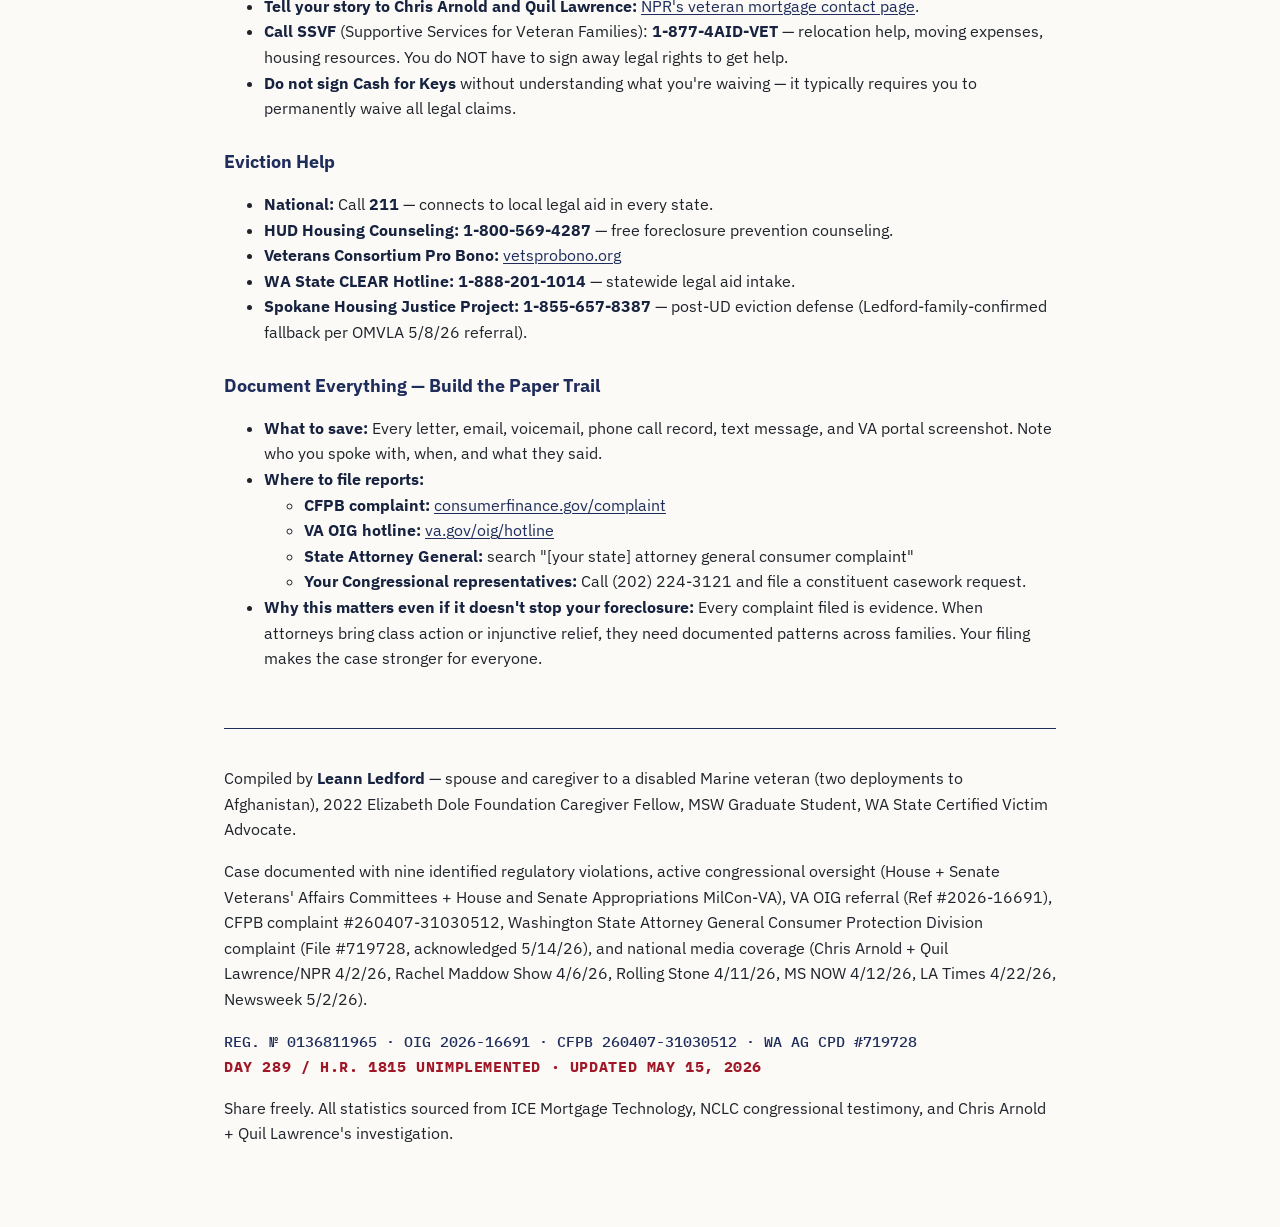
==== commit 066cc900: "Action Kit refresh: cohort family names restored (Cortney/Josh, Aaron, Denise — all consented); HVAC" ====
--- a/index.html
+++ b/index.html
@@ -55,7 +55,8 @@
 <li><strong>May 8:</strong> <strong>Rep. Maxine Dexter (OR-3)</strong> filed Amendment #60 V2 to H.R. 8469 — bars use of any funds for the VA Secretary's travel budget until the Secretary directs servicers to operate the targeted-moratorium framework in VA Circular 26-24-12 and the Partial Claim Program is fully implemented.</li>
 <li><strong>April 30:</strong> Senate Approps MilCon-VA hearing — <strong>Sen. Ossoff (D-GA, RM)</strong> secured Sec. Collins's verbal commitment to work on foreclosure prevention and veteran-homelessness-prevention programs. Same day: <strong>House Appropriations Committee</strong> reports out H.R. 8469 with <strong>H. Rept. 119-622</strong> — directs VA to answer five oversight questions on a 90-day reporting clock, encourages continued equitable relief, ties foreclosure outcomes to suicide-prevention reporting.</li>
 <li><strong>April 21:</strong> <strong>VFW (Patrick Murray, NLS Dir)</strong> publicly demanded VA implement H.R. 1815 and pause foreclosures: "Yesterday is too late." <strong>NCHV</strong> called this "low-hanging fruit."</li>
-<li><strong>VA's cross-channel pattern:</strong> VA generates formal responses through congressional offices but the substantive complaint is not addressed. The pattern is now documented across both party-aligned channels — Sen. Patty Murray (D-WA) and Rep. Harriet Hageman (R, WY-AL) constituent inquiries on different veteran families have both produced responses characterized as inadequate by congressional staff. A VA OIG referral was closed as Non-Case (4/30/26) without investigation.</li>
+<li><strong>VA's cross-channel pattern:</strong> VA generates formal responses through congressional offices but the substantive complaint is not addressed. The pattern is now documented across both party-aligned channels — Sen. Patty Murray (D-WA, on the Ledford family in Spokane) and Rep. Harriet Hageman (R, WY-AL, on the Criss / Van Leer family in Cheyenne) constituent inquiries have both produced responses characterized as inadequate by congressional staff. A VA OIG referral was closed as Non-Case (4/30/26) without investigation.</li>
+<li><strong>Documented cohort families (consented to public inclusion):</strong> <strong>Ledford</strong> (Spokane WA, Freedom Mortgage, awaiting eviction, USMC caregiver-family); <strong>Cortney Criss + Josh Van Leer</strong> (Cheyenne WY, Freedom Mortgage, foreclosed September 2025); <strong>Aaron Sotzen</strong> (Southern California, currently homeless living in his car, campaign-team member); <strong>Denise Ferguson</strong> (Sequim WA, PHH Mortgage, Coast Guard 100% P&T disabled, Red Hill survivor, active foreclosure). All four families are 100% service-connected disabled veterans or their caregiver-spouses across three states and two servicers. Additional families are completing case reports with consent pending.</li>
 </ul>
 </div>
 
@@ -111,7 +112,7 @@
 <li><span class="when">Apr 28, 2026</span>Public Counsel intake submitted (Powers v. Collins parallel framing). Milbank Veterans' Justice Taskforce + NVF outreach also submitted.</li>
 <li><span class="when">May 2, 2026</span>Newsweek publishes additional veteran-foreclosure coverage (Aliss Higham).</li>
 <li><span class="when">May 8, 2026</span>Rep. Maxine Dexter (OR-3) files Amendment #60 V2 to H.R. 8469 — bars use of any funds for the VA Secretary's travel budget until the Secretary directs servicers to operate the targeted-moratorium framework in VA Circular 26-24-12 and the Partial Claim Program is fully implemented.</li>
-<li><span class="when">May 11, 2026</span>VA's response pattern across the cohort now documented across both party-aligned congressional channels — formal responses through congressional offices that don't address the substantive complaint. Pattern observed on both Democratic and Republican constituent-inquiry tracks on different veteran families.</li>
+<li><span class="when">May 11, 2026</span>VA responds inadequately to <strong>Rep. Harriet Hageman</strong> (R, WY-AL) on cohort family <strong>Cortney Criss + Josh Van Leer</strong> (Cheyenne, WY; Freedom Mortgage; foreclosed September 2025). Together with VA's 4/2 inadequate response to Sen. Murray (D-WA) on the Ledford case in Spokane, the cohort response pattern is now documented across <strong>both party-aligned congressional channels</strong> — formal responses through congressional offices that don't address the substantive complaint.</li>
 <li><span class="when">May 12, 2026</span>House Rules Committee markup on H.R. 8469. H. Res. 1275 reported out.</li>
 <li><span class="when">May 13, 2026</span><span class="harm-flag">VA silence Week 7</span> — 48 days since the Van Orden 3/26 ask. Day 287 since H.R. 1815 was signed. H. Res. 1275 (rule for H.R. 8469) agreed 214-208 on House floor.</li>
 <li><span class="when">May 14, 2026</span><strong>VFW National Headquarters writes Sec. Collins</strong> calling for a foreclosure moratorium pending Partial Claim Program implementation. House Floor consideration of H.R. 8469 underway.</li>
@@ -198,7 +199,13 @@
 
 <li><span class="when">Apr 22, 2026</span><strong>PRESS</strong> — <strong>LA Times</strong> (Doug Smith): "Trump's big promise for veteran housing is AWOL in VA budget proposal." Quotes Mark Rosenbaum (Public Counsel) tying the systemic pattern to the Powers v. Collins precedent. (<a href="https://www.latimes.com/california/story/2026-04-22/trumps-big-promise-for-veteran-housing-is-awol-in-va-budget-proposal-mystifying-vets">latimes.com</a>)</li>
 
+<li><span class="when">Apr 2026</span><strong>CONGRESS — INVESTIGATION</strong> — <strong>Senate Veterans' Affairs Committee Minority</strong> (Ranking Member Sen. Richard Blumenthal, D-CT): SVAC Minority oversight team opens active investigation into the veteran-foreclosure cohort. Congressional Brief v9 (27-page case packet documenting the cohort and the regulatory pattern) delivered to SVAC Minority on May 6, 2026.</li>
+
+<li><span class="when">Apr 30, 2026</span><strong>CONGRESS — INVESTIGATION</strong> — <strong>House Veterans' Affairs Committee</strong> opens a higher-level review on the veteran-foreclosure cohort, coordinated through the <strong>Elizabeth Dole Foundation</strong> (VP Government Affairs Meredith Beck) and HVAC majority staff. Cohort case packet (Congressional Brief v9) on file with EDF May 5 and forwarded to HVAC May 6. Review is active.</li>
+
 <li><span class="when">Apr 30, 2026</span><strong>CONGRESS — ACCOUNTABILITY</strong> — <strong>Sen. Jon Ossoff</strong> (D-GA, Senate Appropriations MilCon-VA Ranking Member), April 30 Subcommittee hearing on VA's FY27 budget request: secures Secretary Collins's verbal commitment to work on foreclosure-prevention and veteran-homelessness-prevention programs. Same day: <strong>House Appropriations Committee</strong> reports out H.R. 8469 (FY27 MilCon-VA bill) with <strong>House Report 119-622</strong> — directs VA to answer five oversight questions on a <strong>90-day reporting clock</strong>, encourages the Secretary to continue granting equitable relief in administrative-error cases, and ties foreclosure outcomes to suicide-prevention data reporting.</li>
+
+<li><span class="when">Spring 2026</span><strong>VSO — RESOLUTION</strong> — <strong>American Legion FL local post</strong> (Chuck Tyler's post — incoming post commander; built vaforeclosureaction.org): passes a local-level resolution on the VA foreclosure crisis. Next step: review at the <strong>FL Department (state-level) conference, approximately June 15, 2026</strong>, for possible state-level passage. Carries institutional weight at major-VSO level.</li>
 
 <li><span class="when">May 2, 2026</span><strong>PRESS</strong> — <strong>Newsweek</strong> (Aliss Higham): "Veterans Lose Homes as VA Relief Ends and Housing Plans Stall." (<a href="https://www.newsweek.com/veterans-lose-homes-as-va-relief-ends-and-housing-plans-stall-11891543">newsweek.com</a>)</li>
 
@@ -306,4 +313,36 @@
 
 <h3>Eviction Help</h3>
 <ul>
-<li><strong>National:</strong> Call <strong>211</strong> — connects to local le+<li><strong>National:</strong> Call <strong>211</strong> — connects to local legal aid in every state.</li>
+<li><strong>HUD Housing Counseling:</strong> <strong>1-800-569-4287</strong> — free foreclosure prevention counseling.</li>
+<li><strong>Veterans Consortium Pro Bono:</strong> <a href="https://www.vetsprobono.org">vetsprobono.org</a></li>
+<li><strong>WA State CLEAR Hotline:</strong> <strong>1-888-201-1014</strong> — statewide legal aid intake.</li>
+<li><strong>Spokane Housing Justice Project:</strong> <strong>1-855-657-8387</strong> — post-UD eviction defense (Ledford-family-confirmed fallback per OMVLA 5/8/26 referral).</li>
+</ul>
+
+<h3>Document Everything — Build the Paper Trail</h3>
+<ul>
+<li><strong>What to save:</strong> Every letter, email, voicemail, phone call record, text message, and VA portal screenshot. Note who you spoke with, when, and what they said.</li>
+<li><strong>Where to file reports:</strong>
+  <ul>
+  <li><strong>CFPB complaint:</strong> <a href="https://www.consumerfinance.gov/complaint/">consumerfinance.gov/complaint</a></li>
+  <li><strong>VA OIG hotline:</strong> <a href="https://www.va.gov/oig/hotline/">va.gov/oig/hotline</a></li>
+  <li><strong>State Attorney General:</strong> search "[your state] attorney general consumer complaint"</li>
+  <li><strong>Your Congressional representatives:</strong> Call (202) 224-3121 and file a constituent casework request.</li>
+  </ul>
+</li>
+<li><strong>Why this matters even if it doesn't stop your foreclosure:</strong> Every complaint filed is evidence. When attorneys bring class action or injunctive relief, they need documented patterns across families. Your filing makes the case stronger for everyone.</li>
+</ul>
+</section>
+
+<footer class="page-footer">
+<p>Compiled by <strong>Leann Ledford</strong> &mdash; spouse and caregiver to a disabled Marine veteran (two deployments to Afghanistan), 2022 Elizabeth Dole Foundation Caregiver Fellow, MSW Graduate Student, WA State Certified Victim Advocate.</p>
+<p>Case documented with nine identified regulatory violations, active congressional oversight (House + Senate Veterans' Affairs Committees + House and Senate Appropriations MilCon-VA), VA OIG referral (Ref #2026-16691), CFPB complaint #260407-31030512, Washington State Attorney General Consumer Protection Division complaint (File #719728, acknowledged 5/14/26), and national media coverage (Chris Arnold + Quil Lawrence/NPR 4/2/26, Rachel Maddow Show 4/6/26, Rolling Stone 4/11/26, MS NOW 4/12/26, LA Times 4/22/26, Newsweek 5/2/26).</p>
+<p><span class="reg-num">REG. &#8470; 0136811965 &middot; OIG 2026-16691 &middot; CFPB 260407-31030512 &middot; WA AG CPD #719728</span><br>
+<span class="day-counter">DAY 289 / H.R. 1815 UNIMPLEMENTED &middot; Updated May 15, 2026</span></p>
+<p>Share freely. All statistics sourced from ICE Mortgage Technology, NCLC congressional testimony, and Chris Arnold + Quil Lawrence's investigation.</p>
+</footer>
+
+</main>
+</body>
+</html>
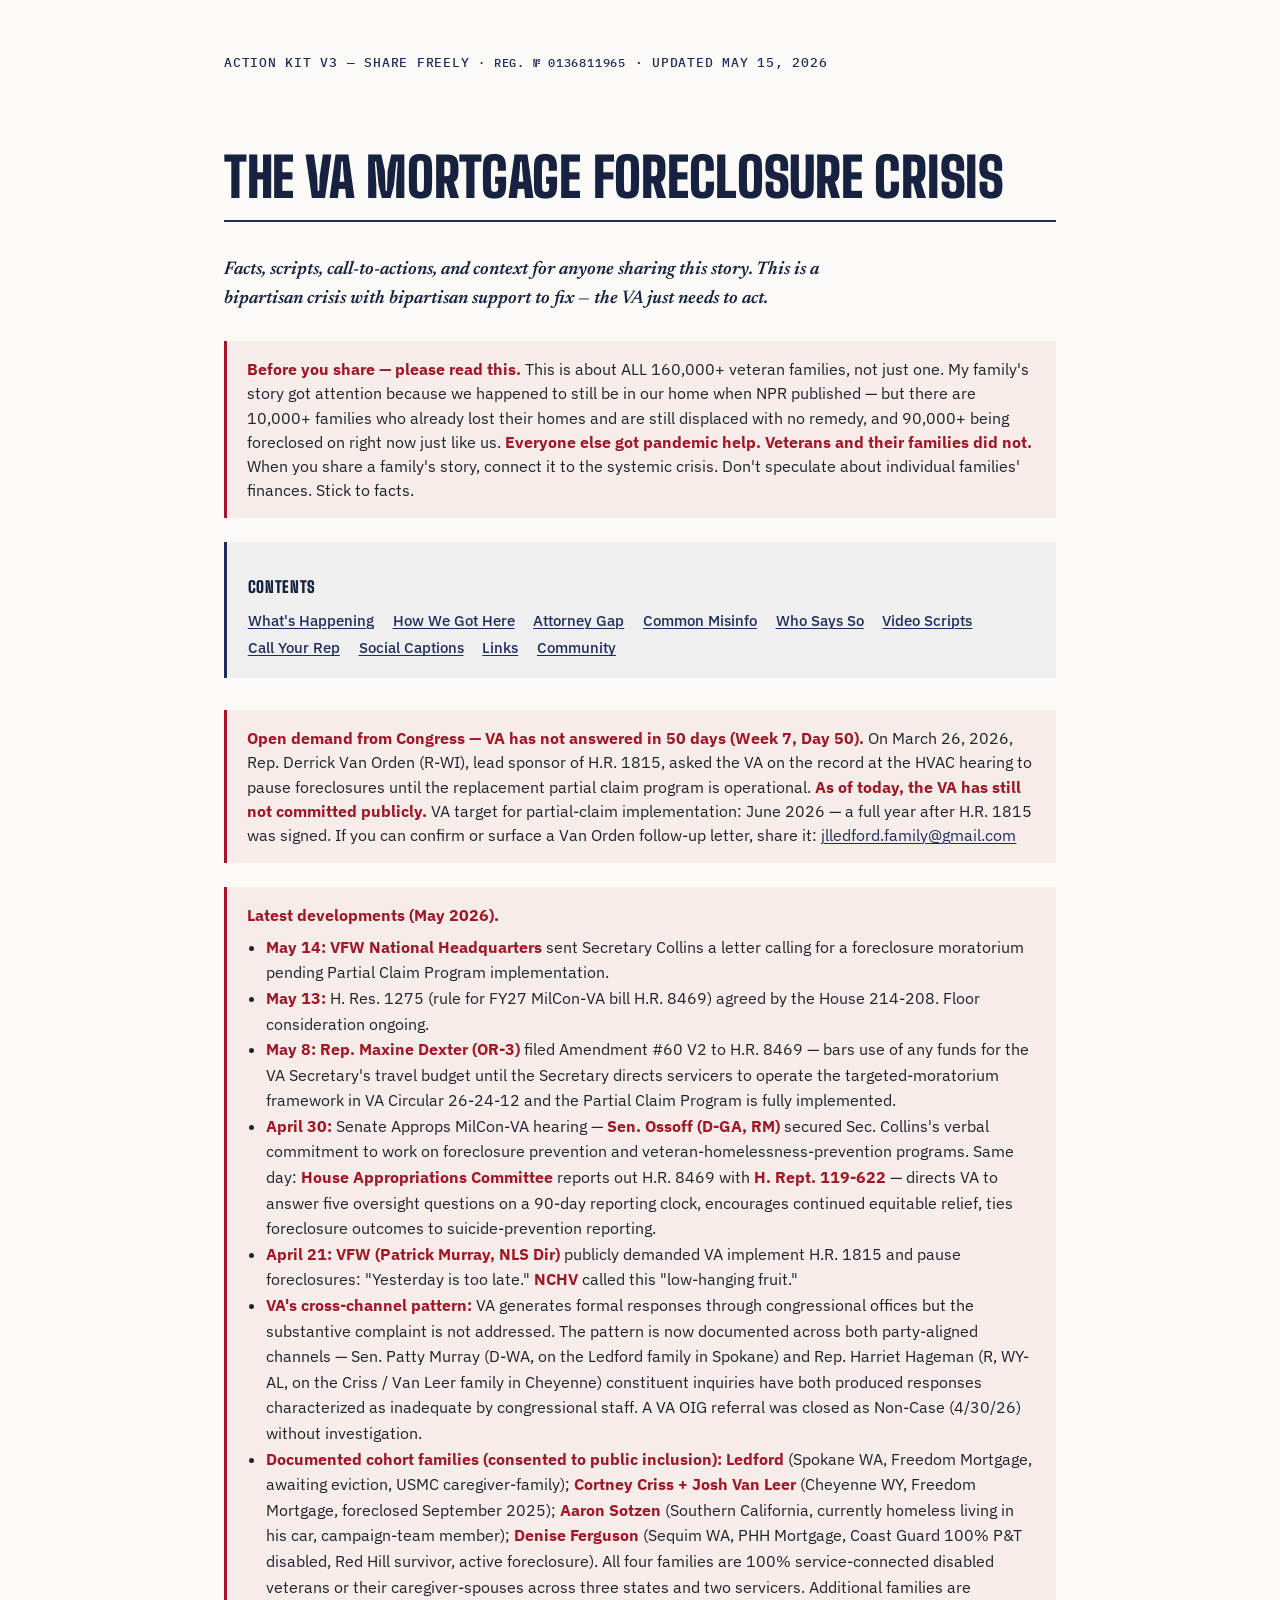
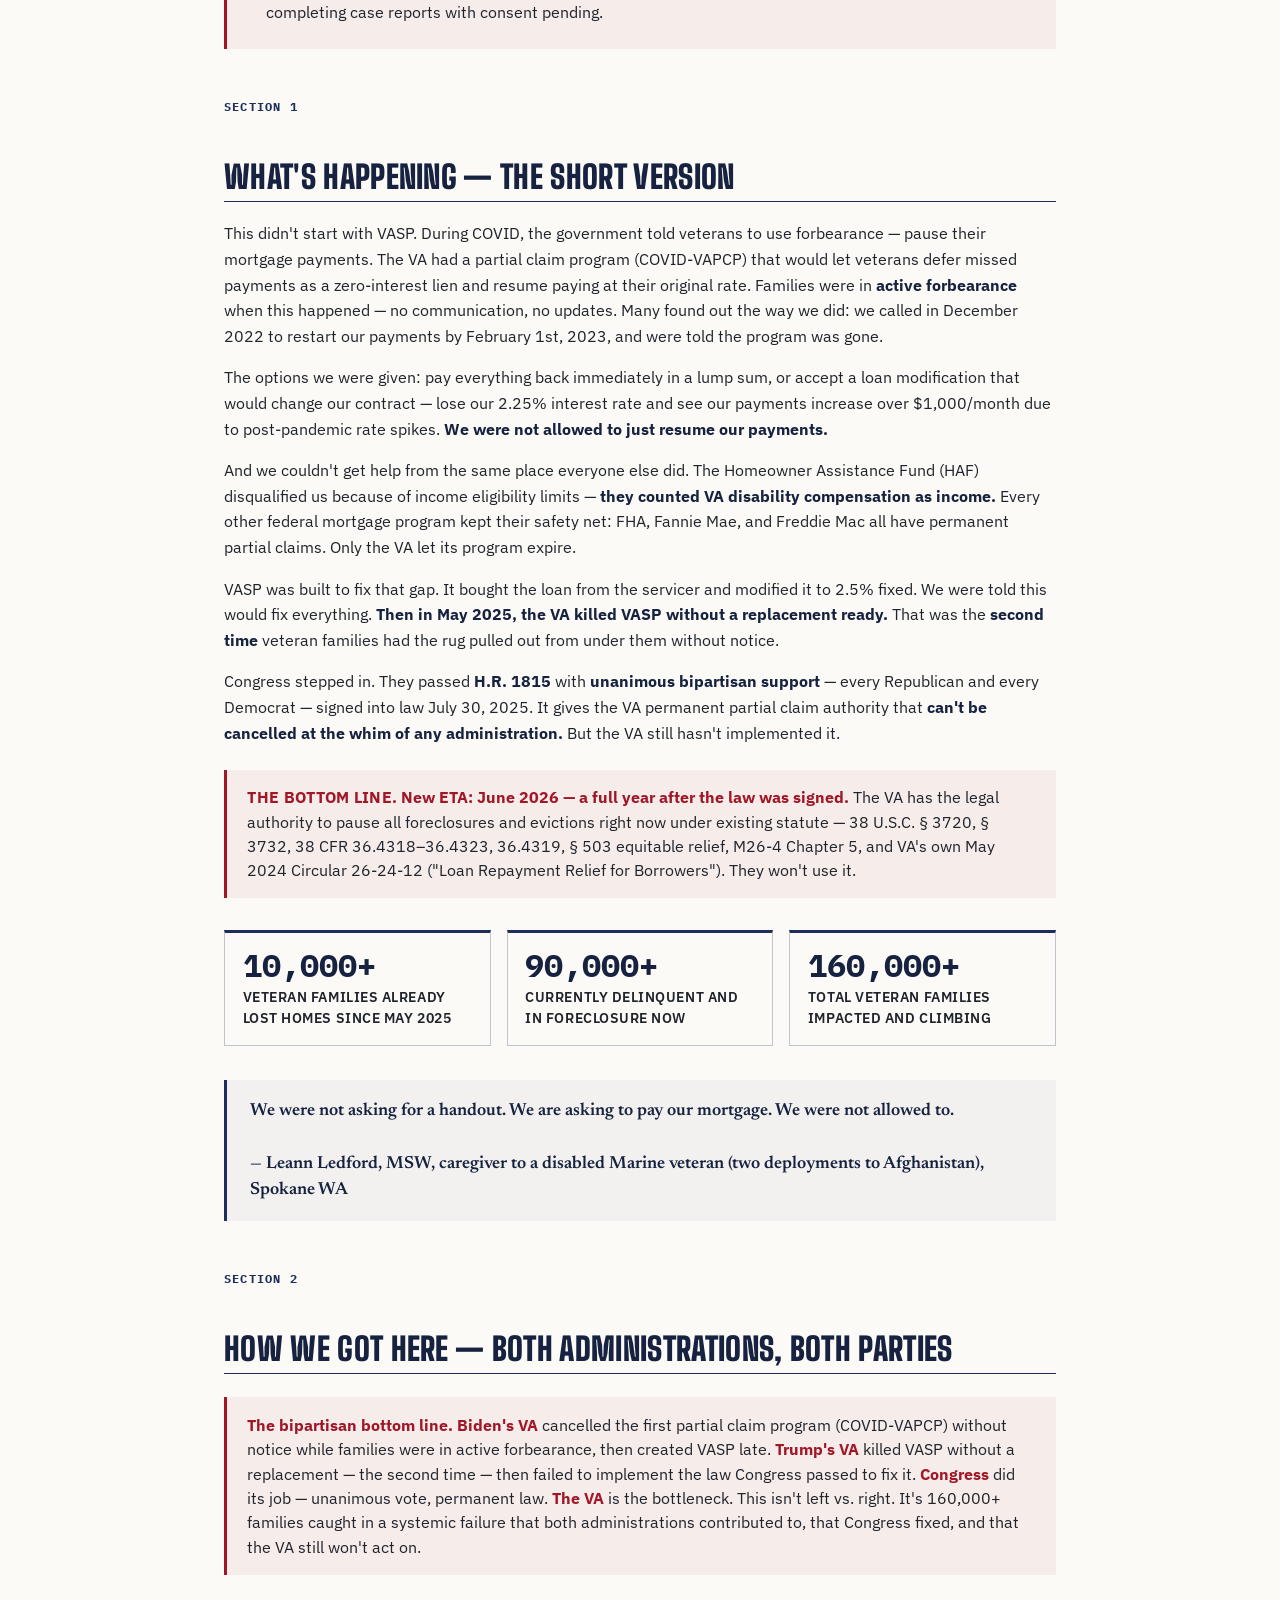
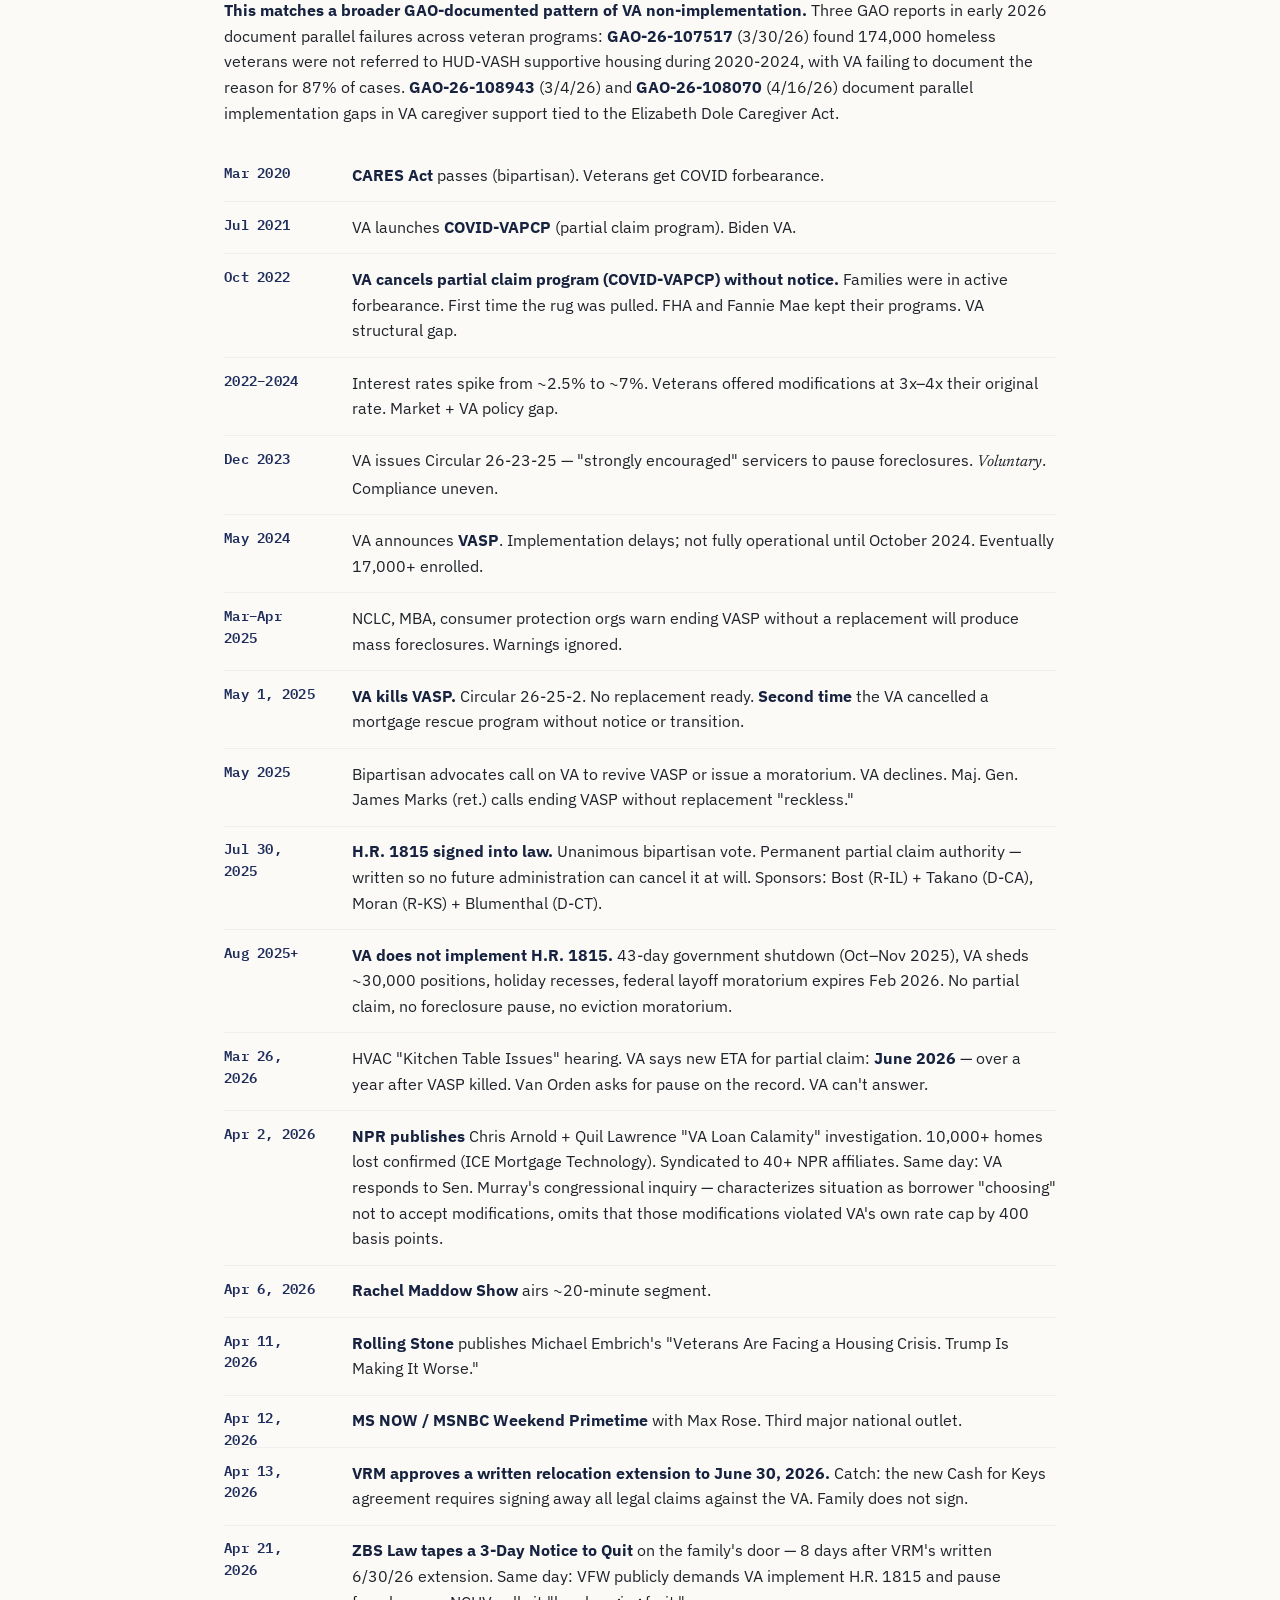
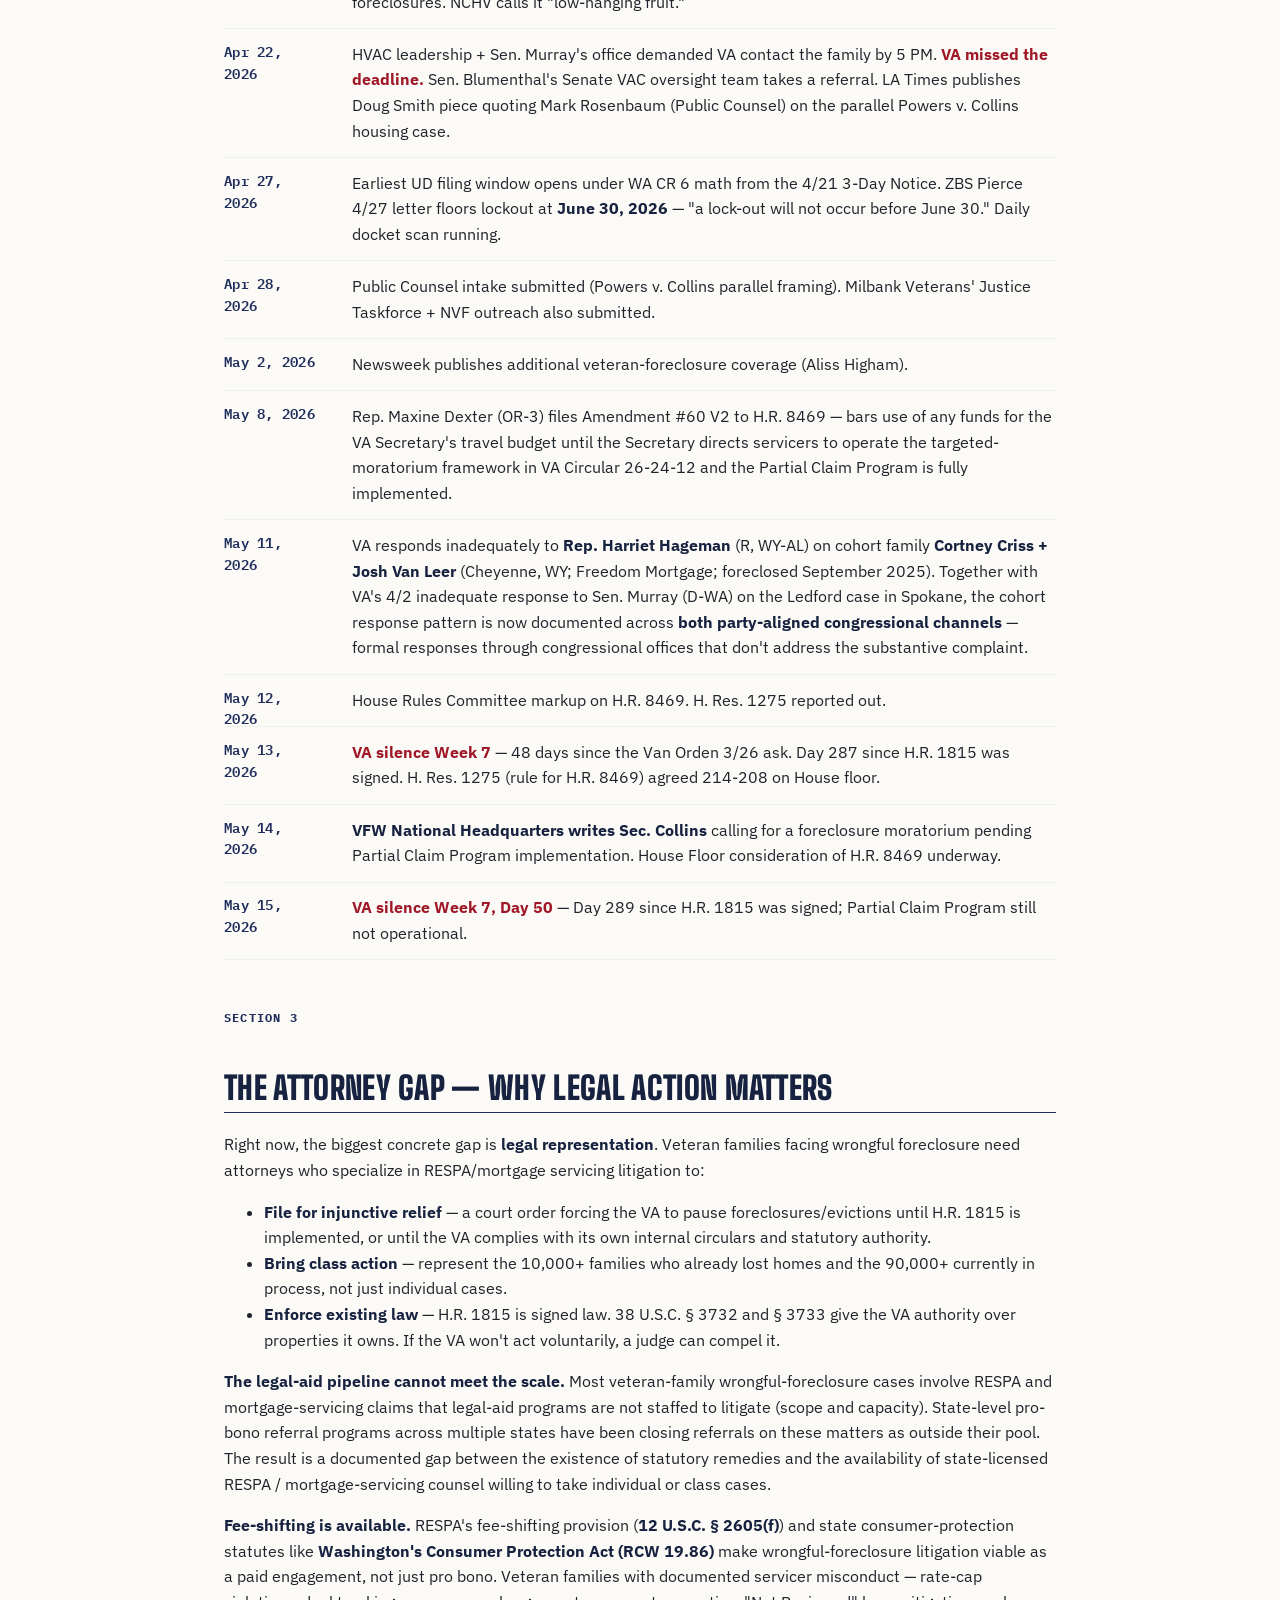
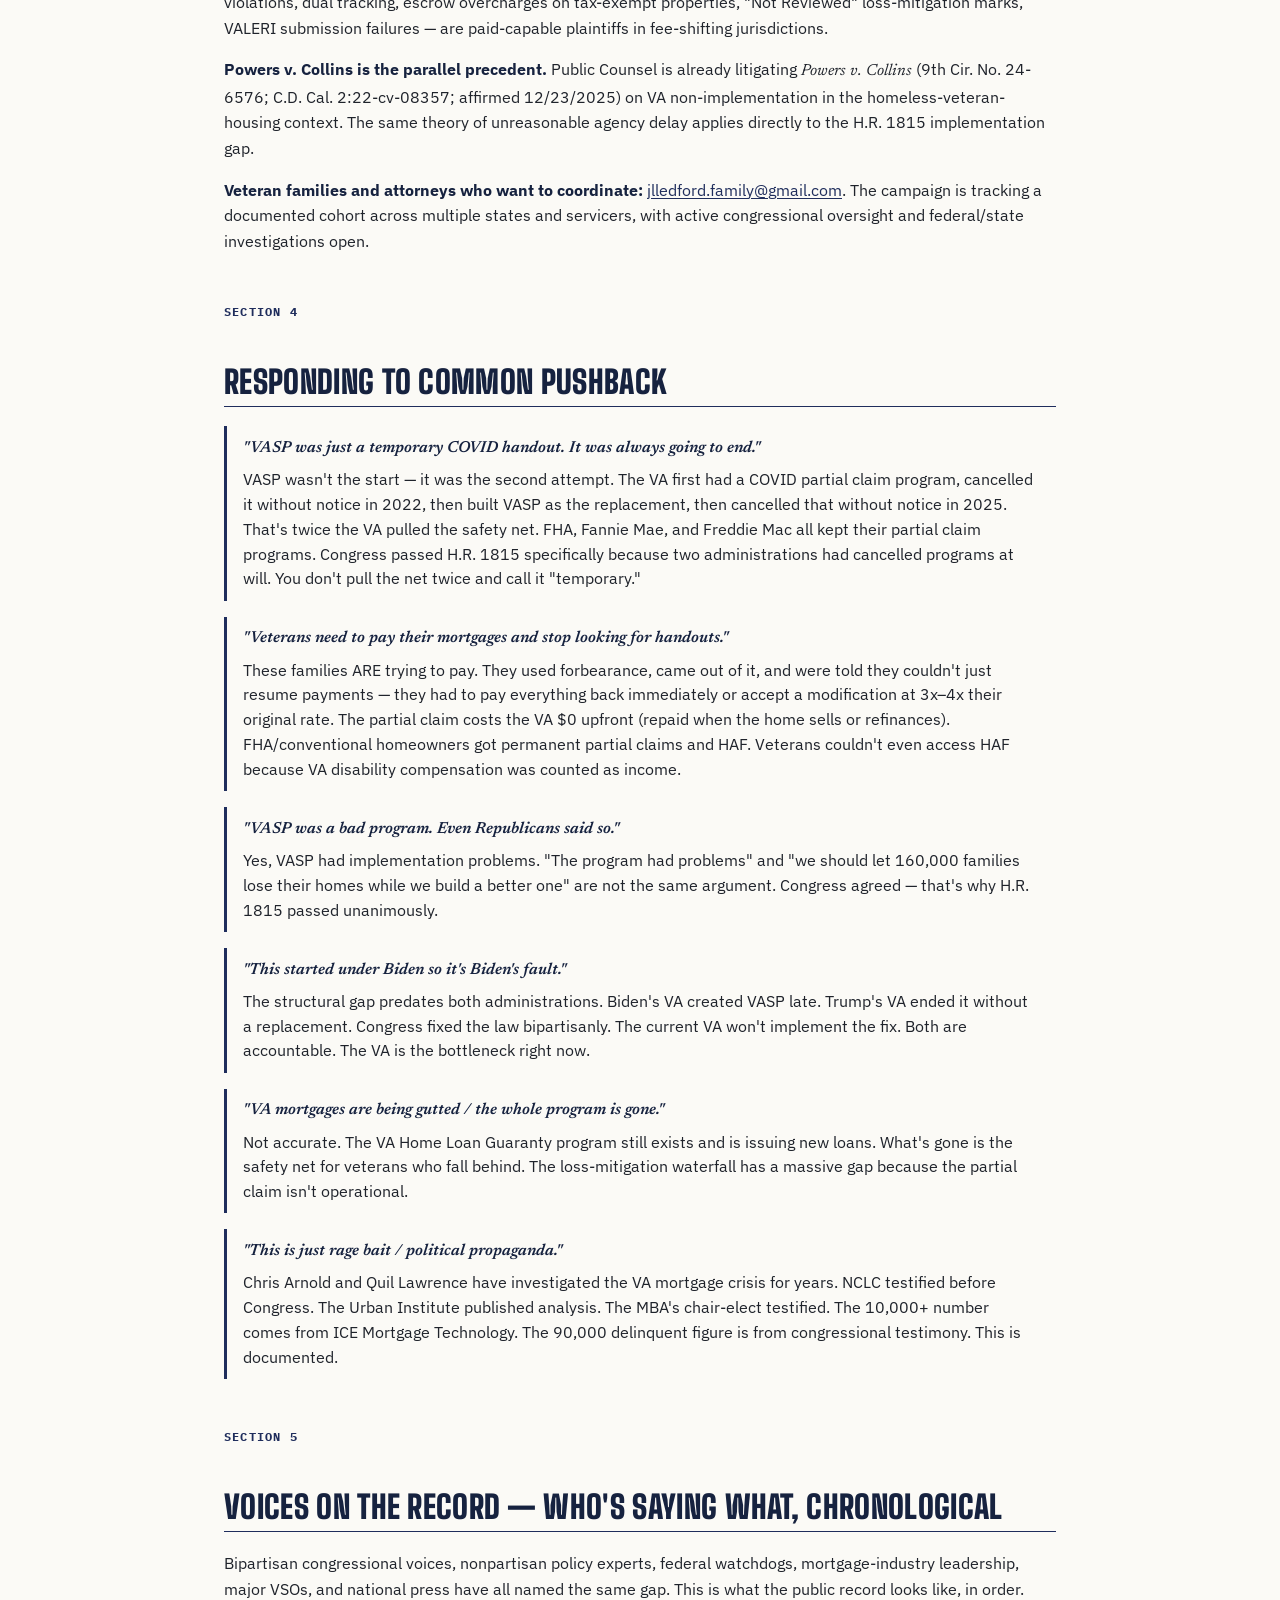
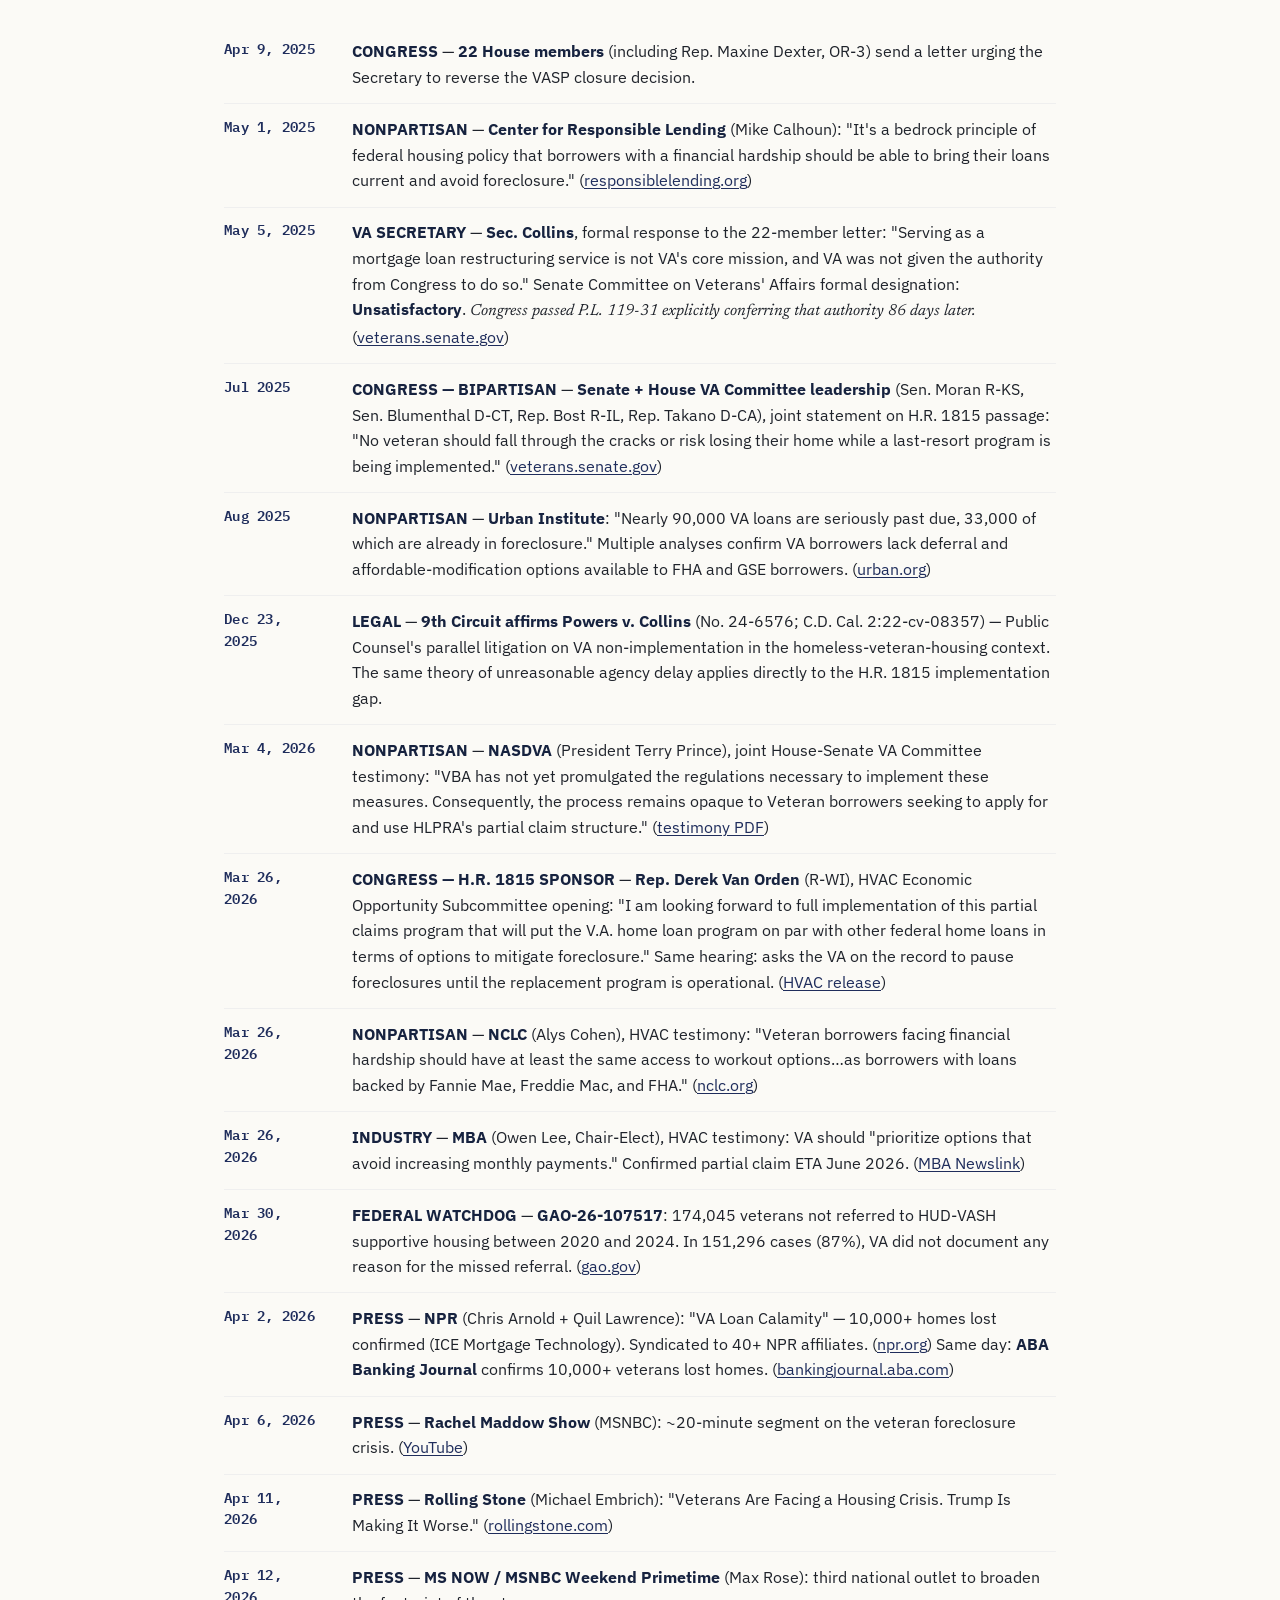
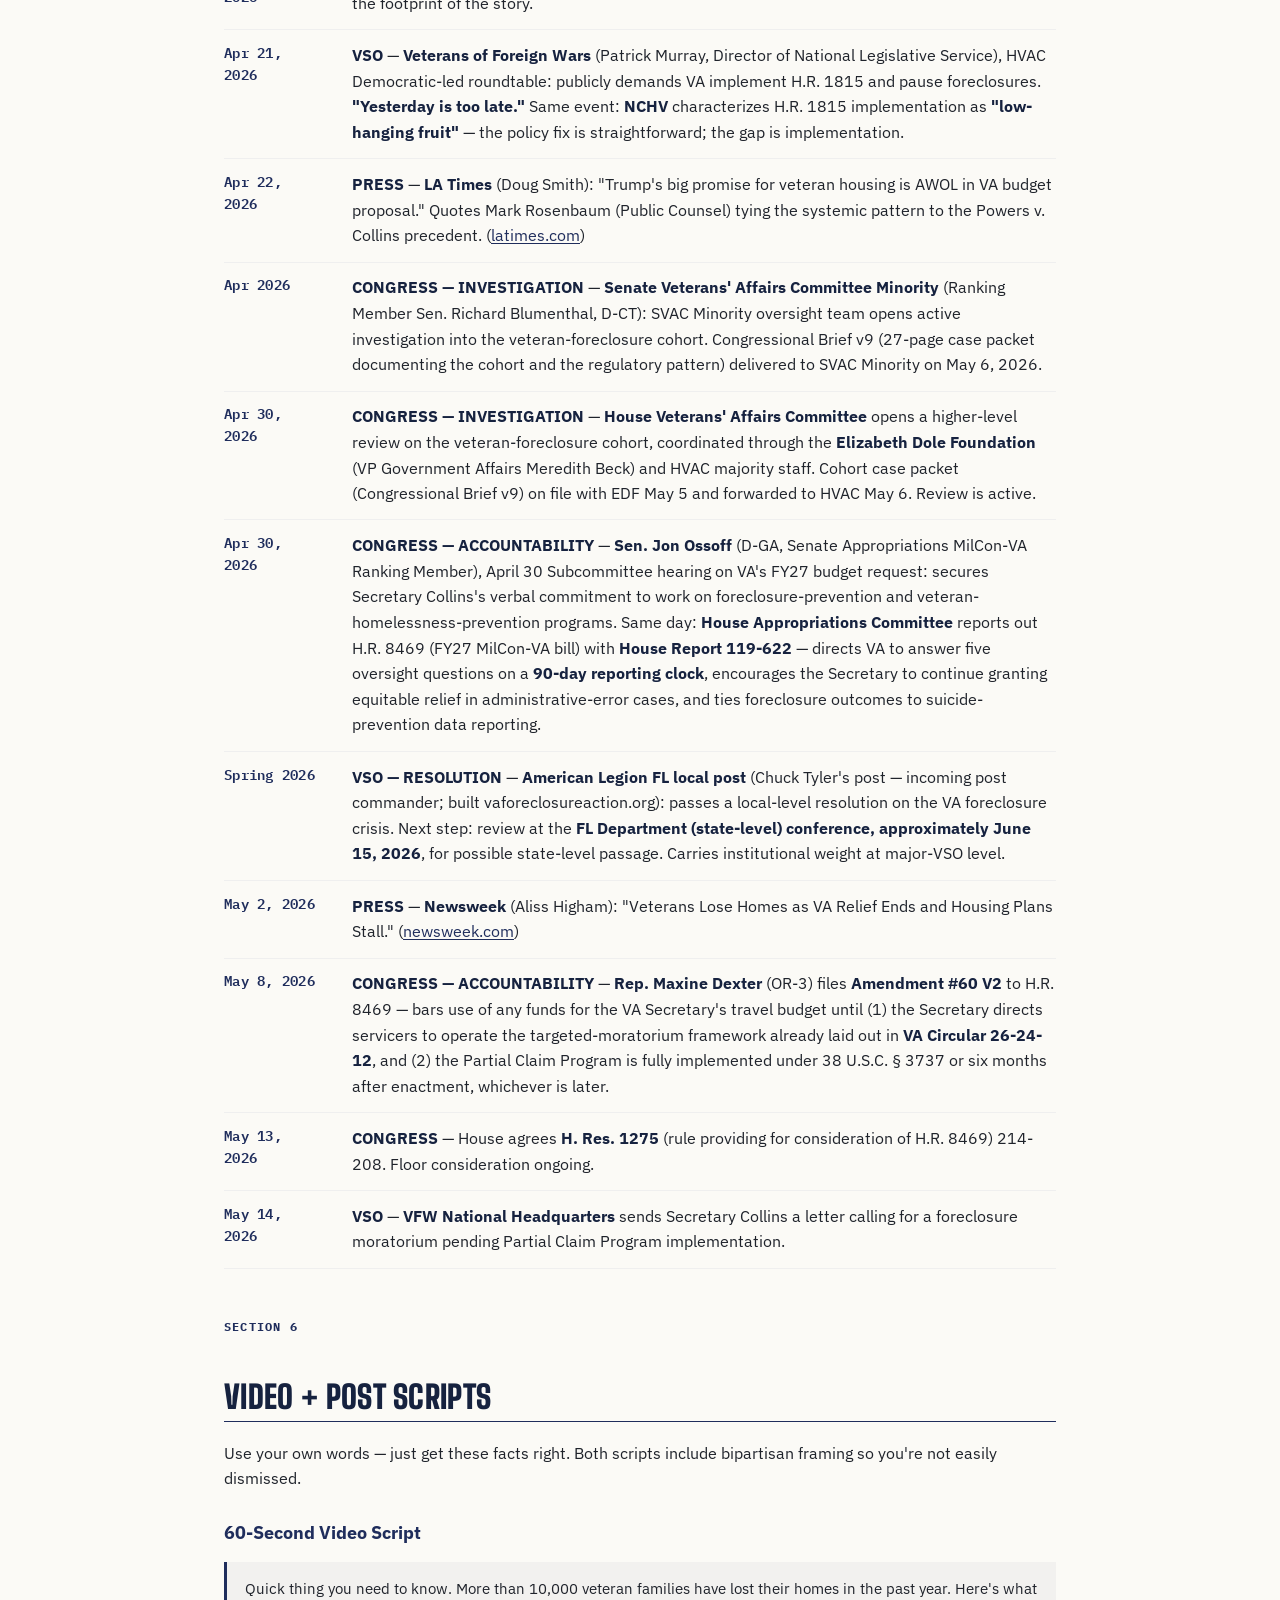
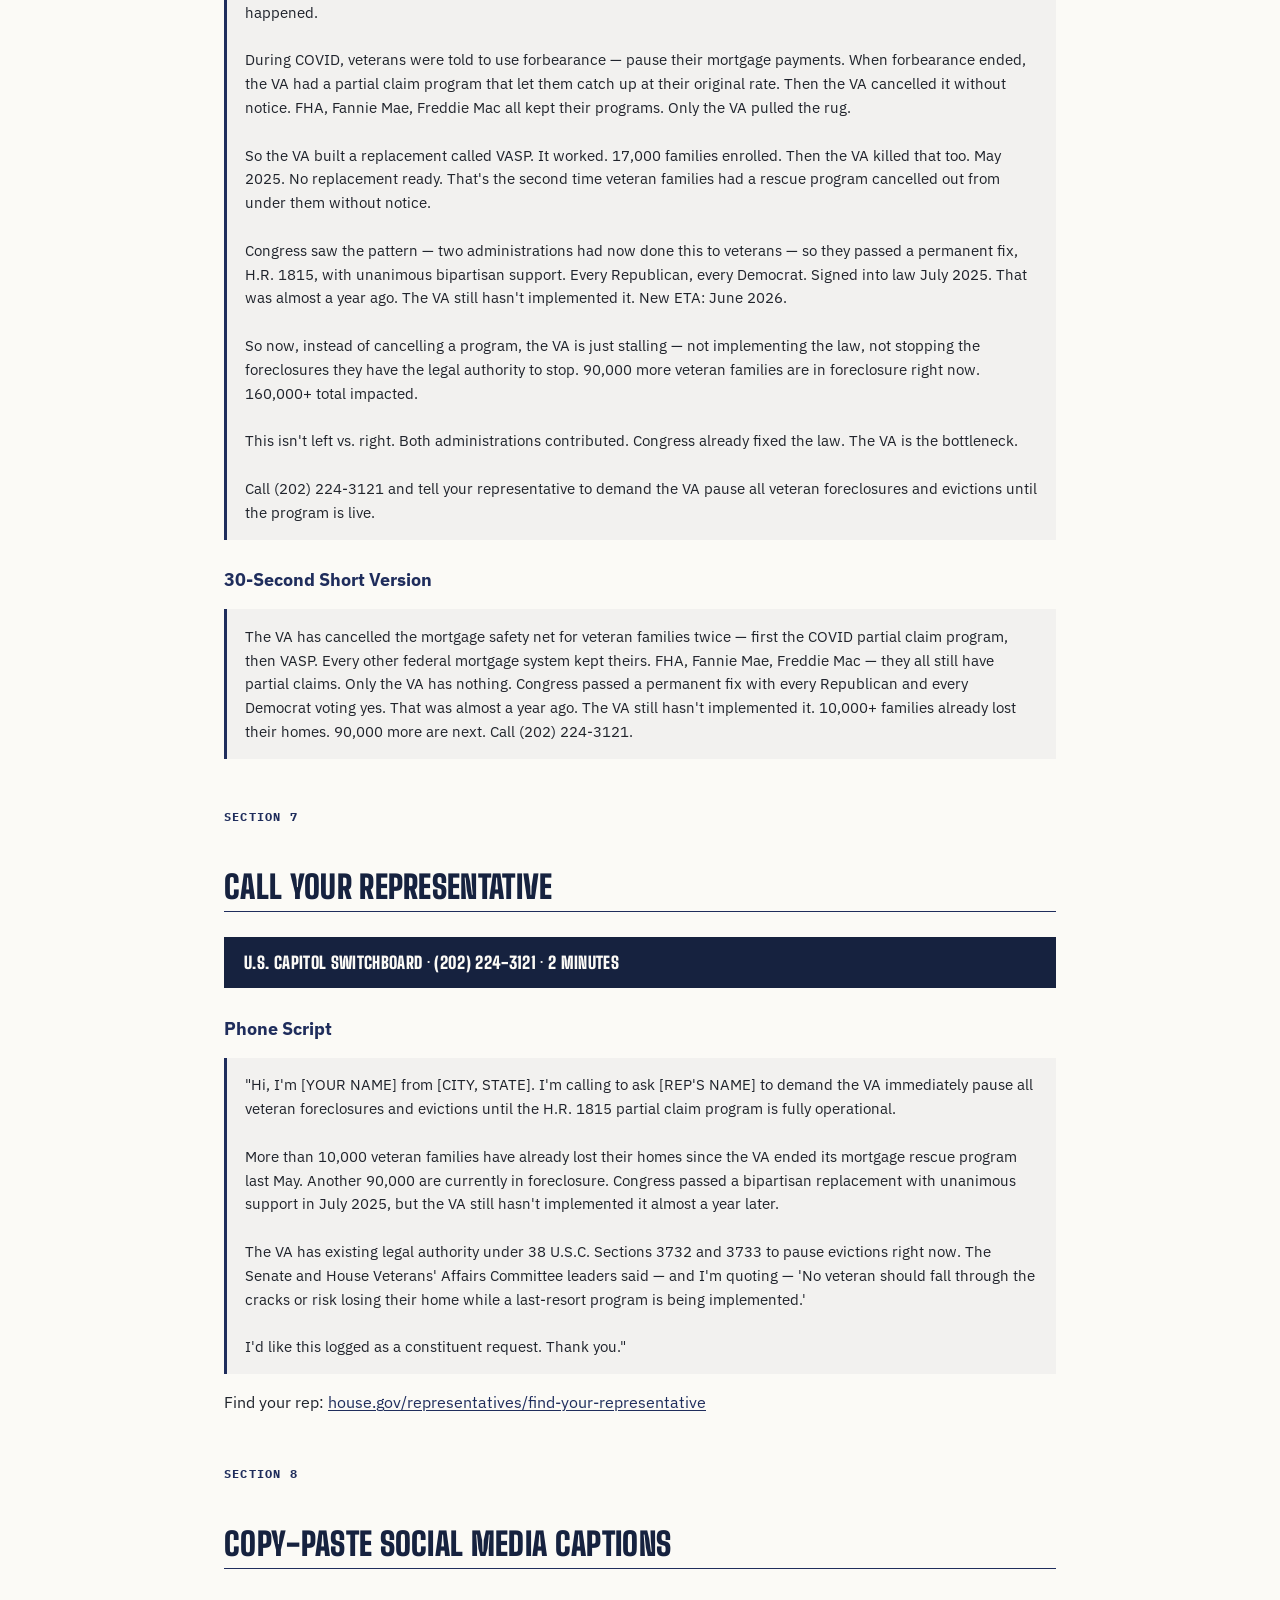
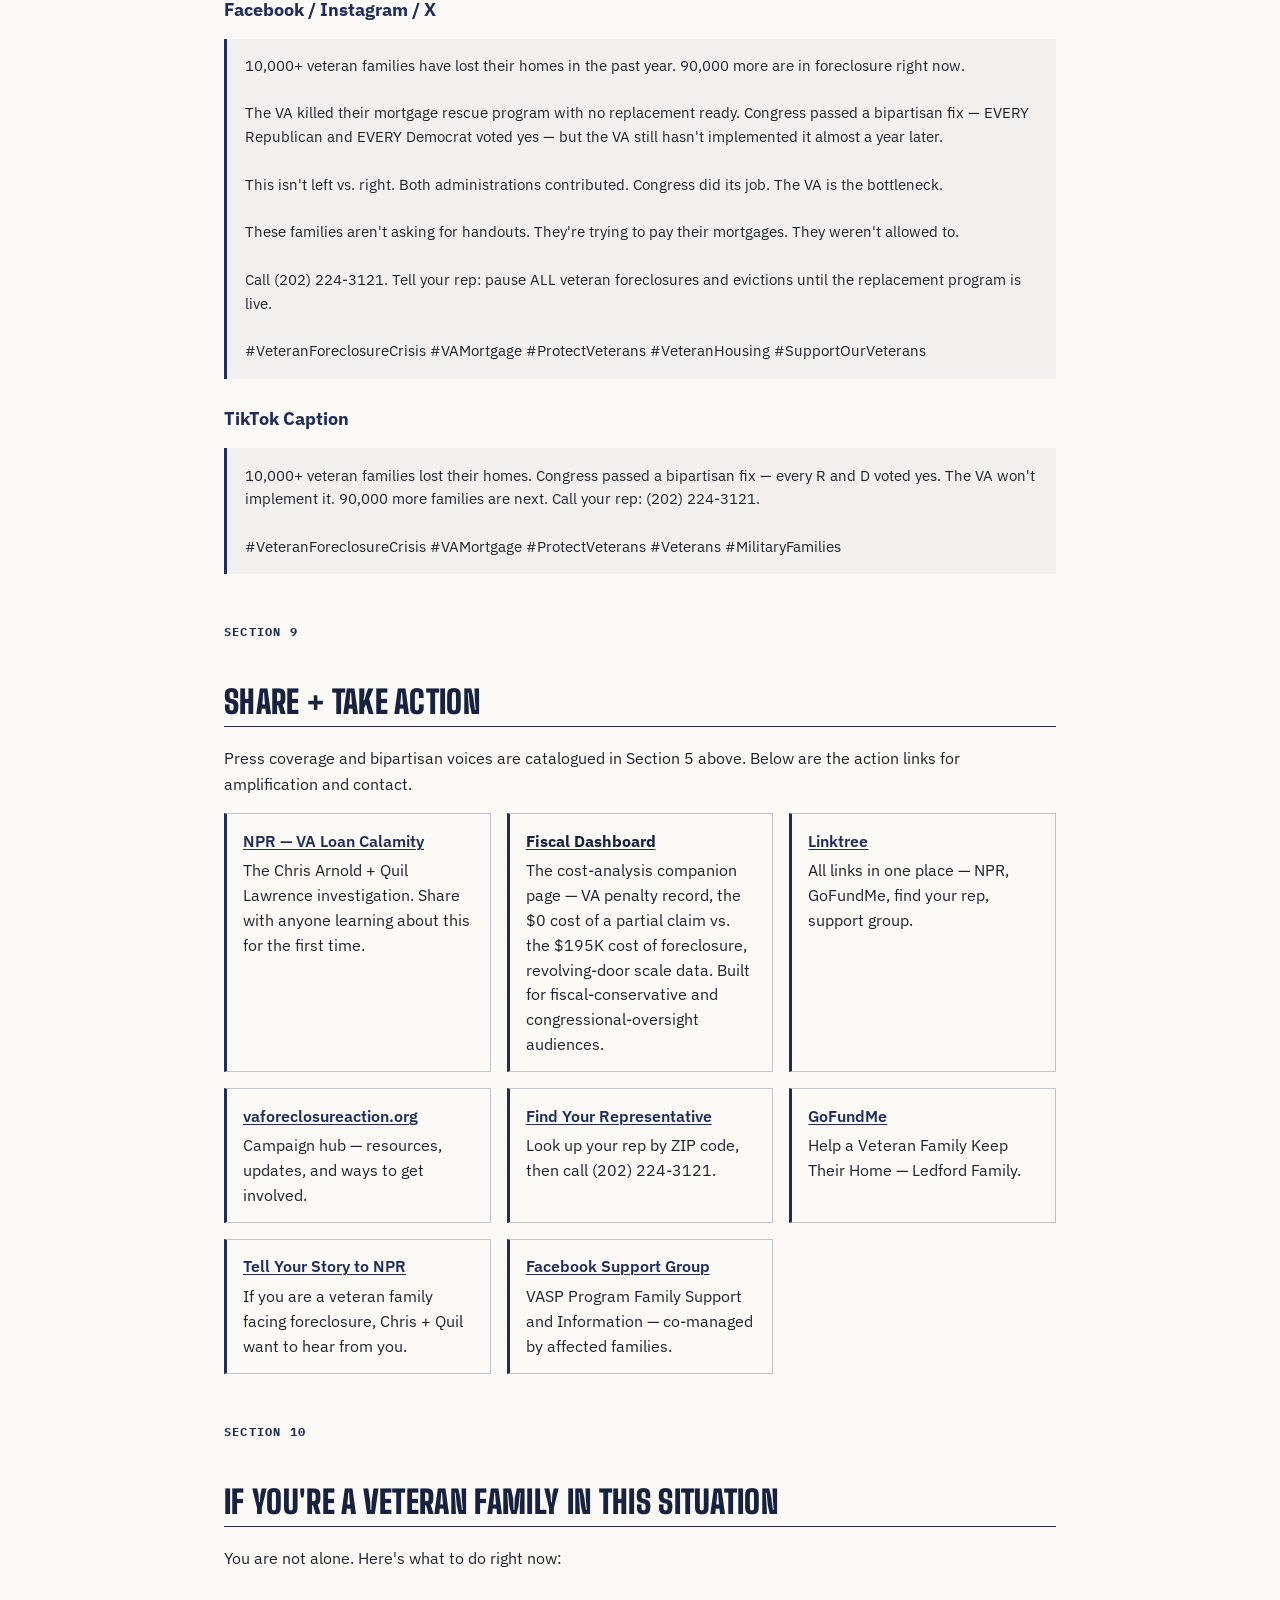
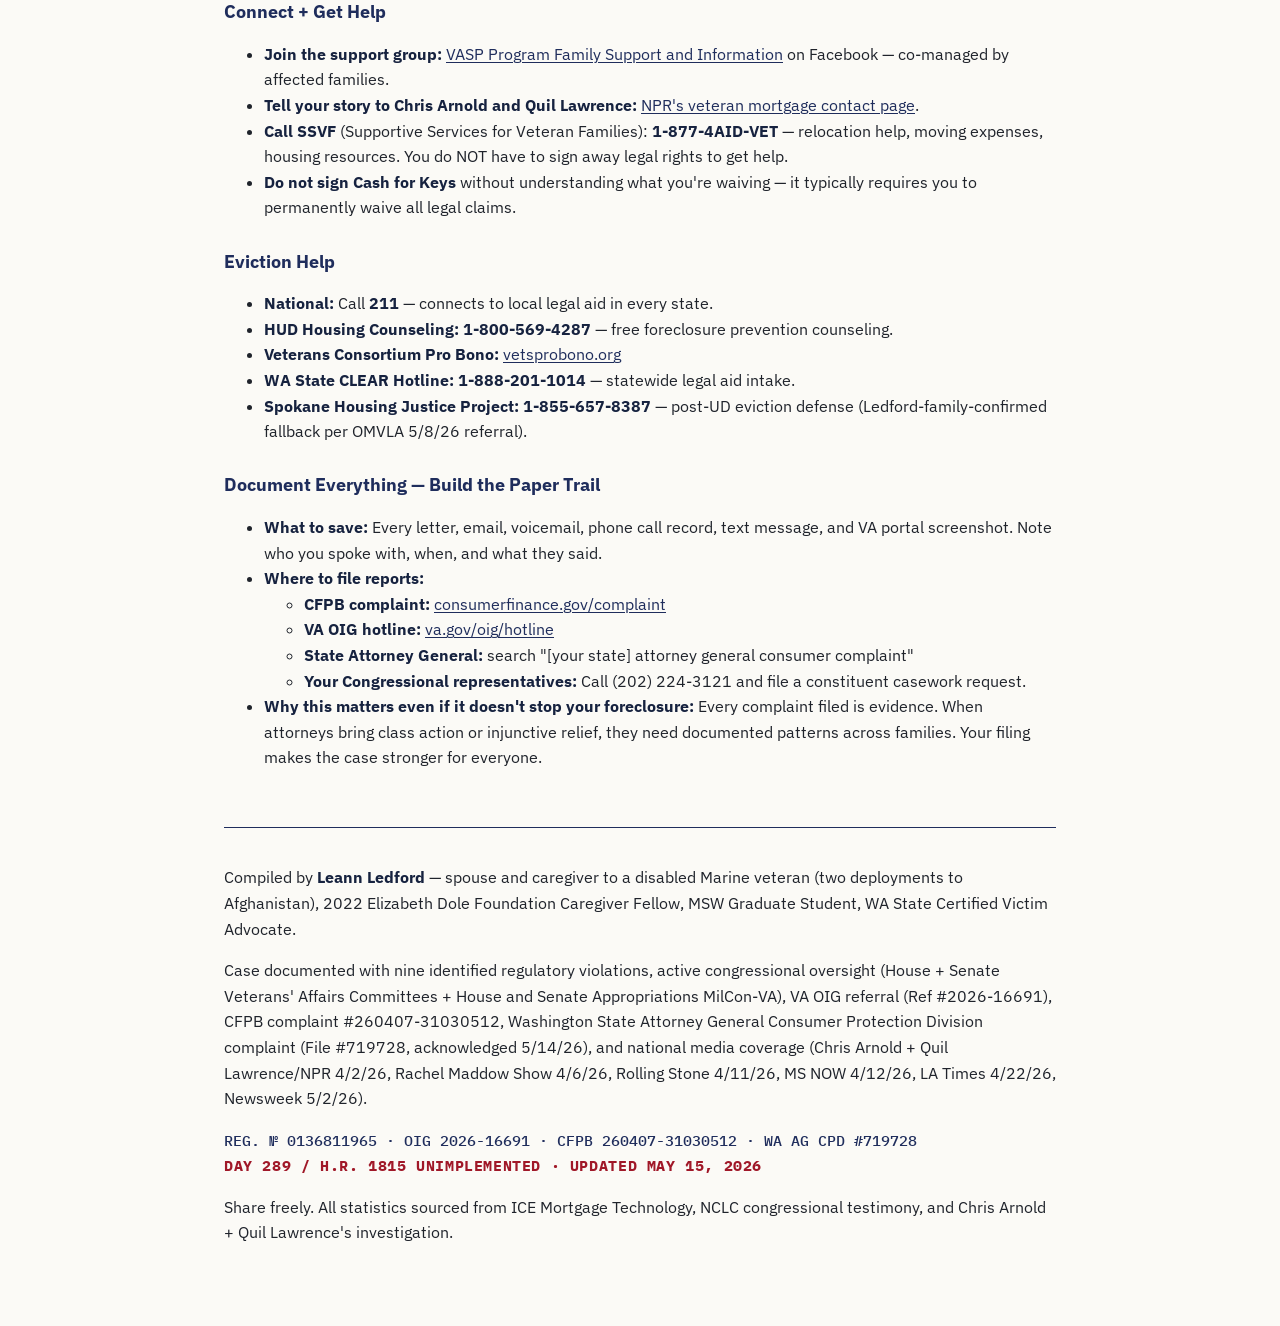
==== commit c6f5c031: "Action Kit: add Fiscal Dashboard cross-link to Section 9 (per Architecture Audit 4/28 open action — " ====
--- a/index.html
+++ b/index.html
@@ -289,6 +289,7 @@
 <p>Press coverage and bipartisan voices are catalogued in Section 5 above. Below are the action links for amplification and contact.</p>
 <div class="links-grid">
 <div class="link-card"><a href="https://www.npr.org/2025/04/02/nx-s1-5345519/veterans-mortgage-foreclosure-va-loan">NPR — VA Loan Calamity</a>The Chris Arnold + Quil Lawrence investigation. Share with anyone learning about this for the first time.</div>
+<div class="link-card"><a href="fiscal-dashboard.html"><strong>Fiscal Dashboard</strong></a>The cost-analysis companion page — VA penalty record, the $0 cost of a partial claim vs. the $195K cost of foreclosure, revolving-door scale data. Built for fiscal-conservative and congressional-oversight audiences.</div>
 <div class="link-card"><a href="https://linktr.ee/leann.salmonberry">Linktree</a>All links in one place — NPR, GoFundMe, find your rep, support group.</div>
 <div class="link-card"><a href="https://vaforeclosureaction.org">vaforeclosureaction.org</a>Campaign hub — resources, updates, and ways to get involved.</div>
 <div class="link-card"><a href="https://www.house.gov/representatives/find-your-representative">Find Your Representative</a>Look up your rep by ZIP code, then call (202) 224-3121.</div>
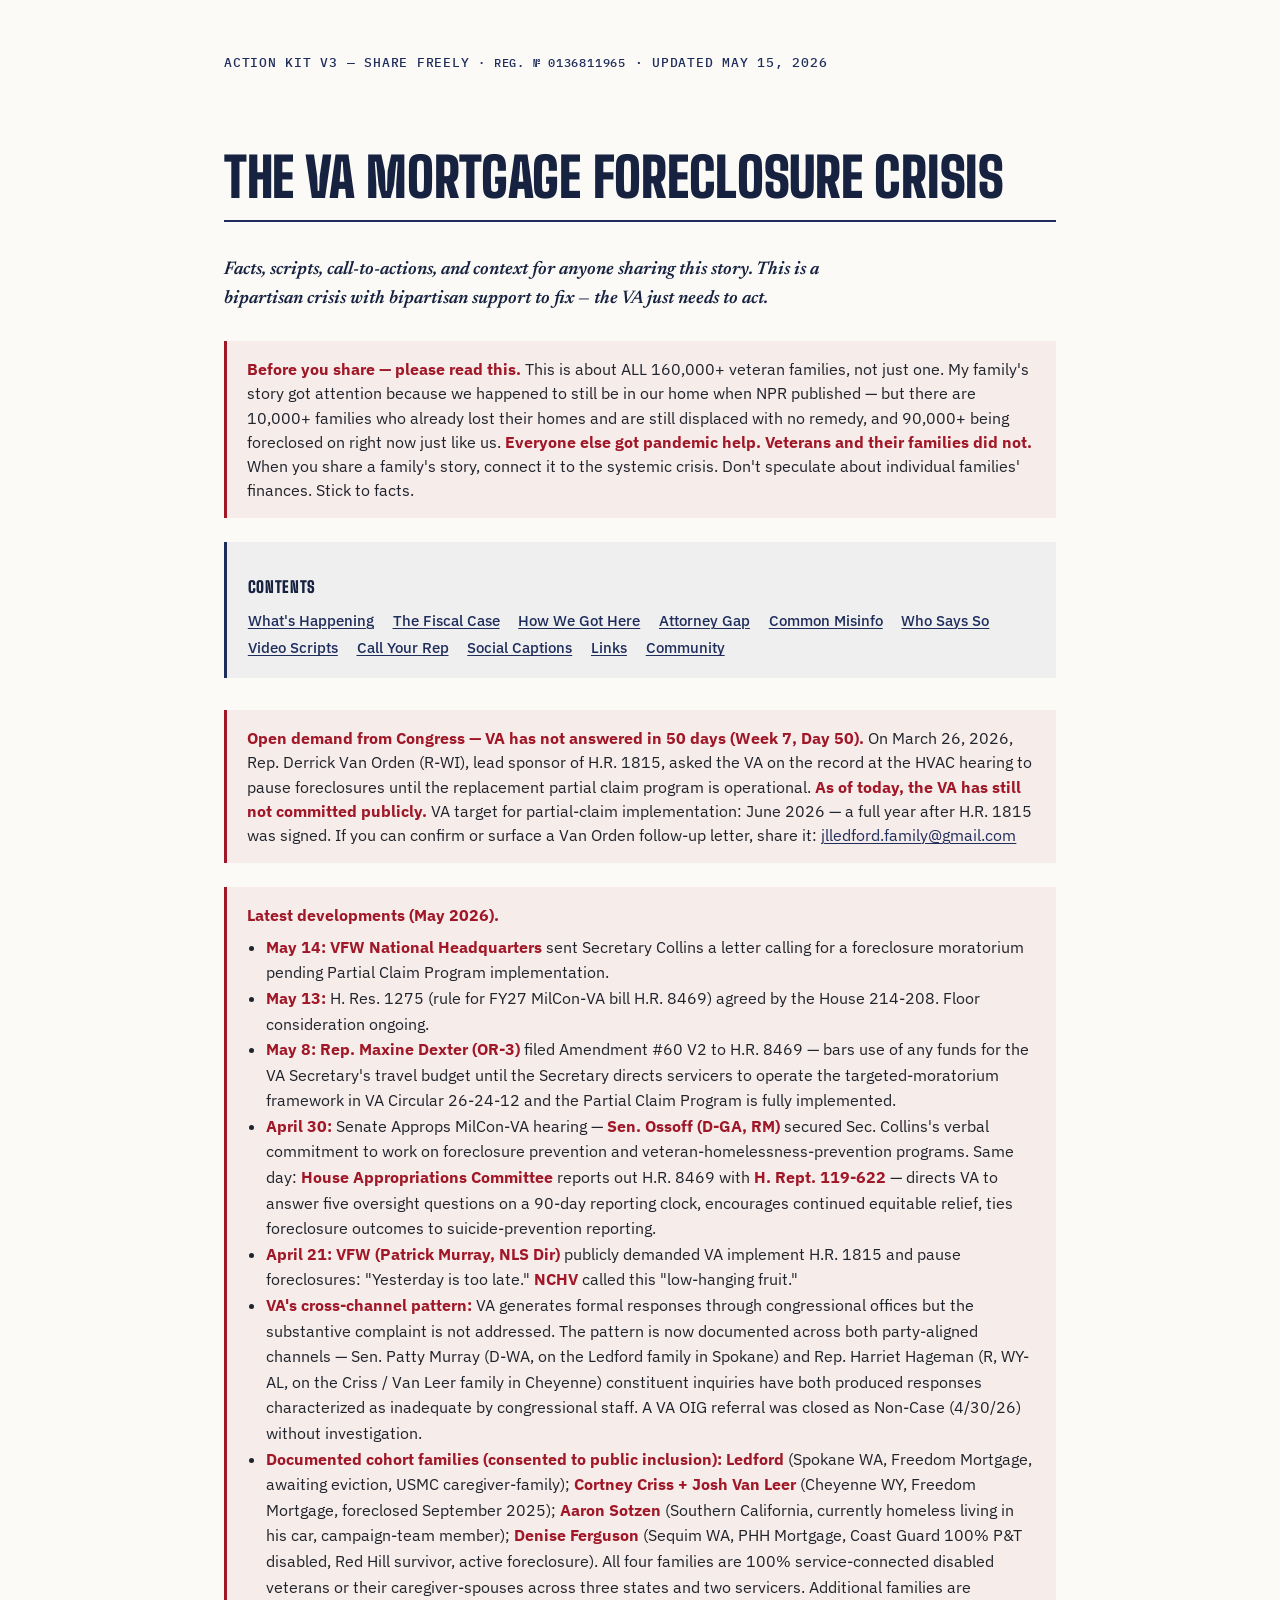
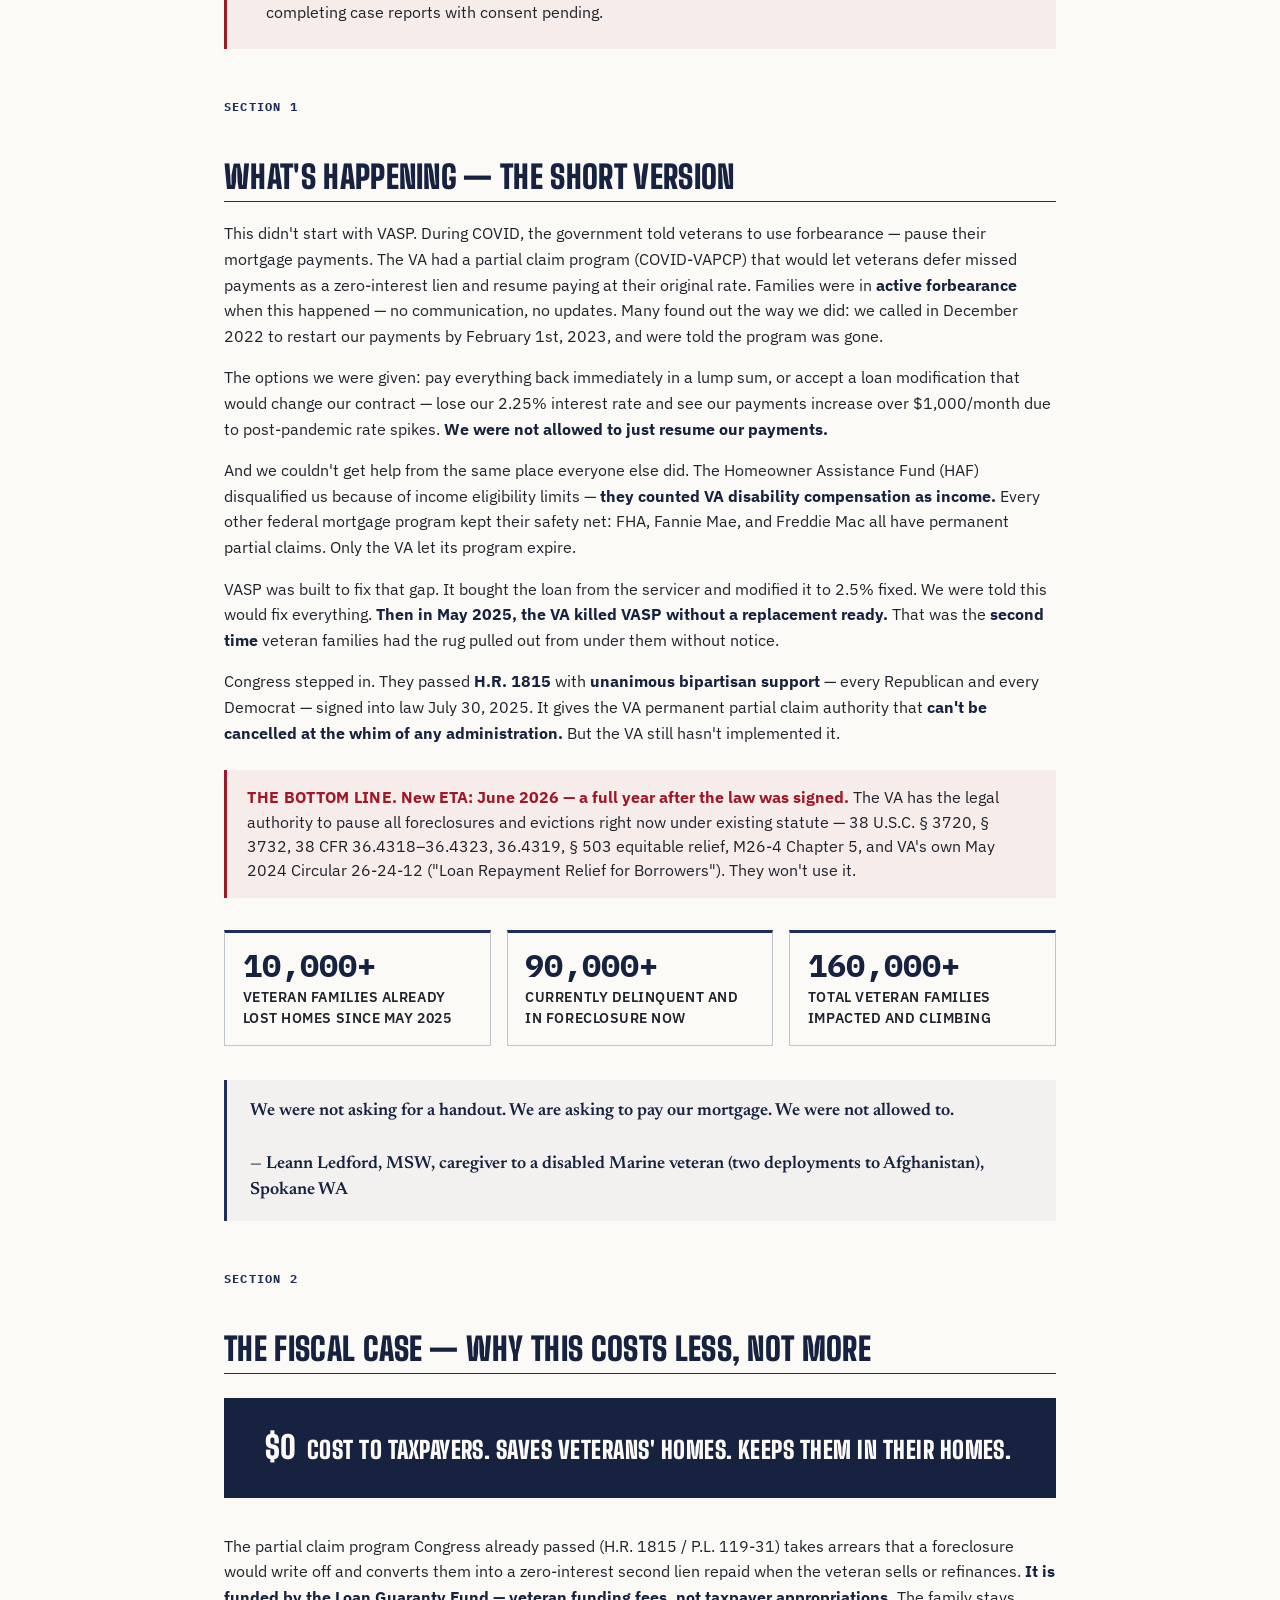
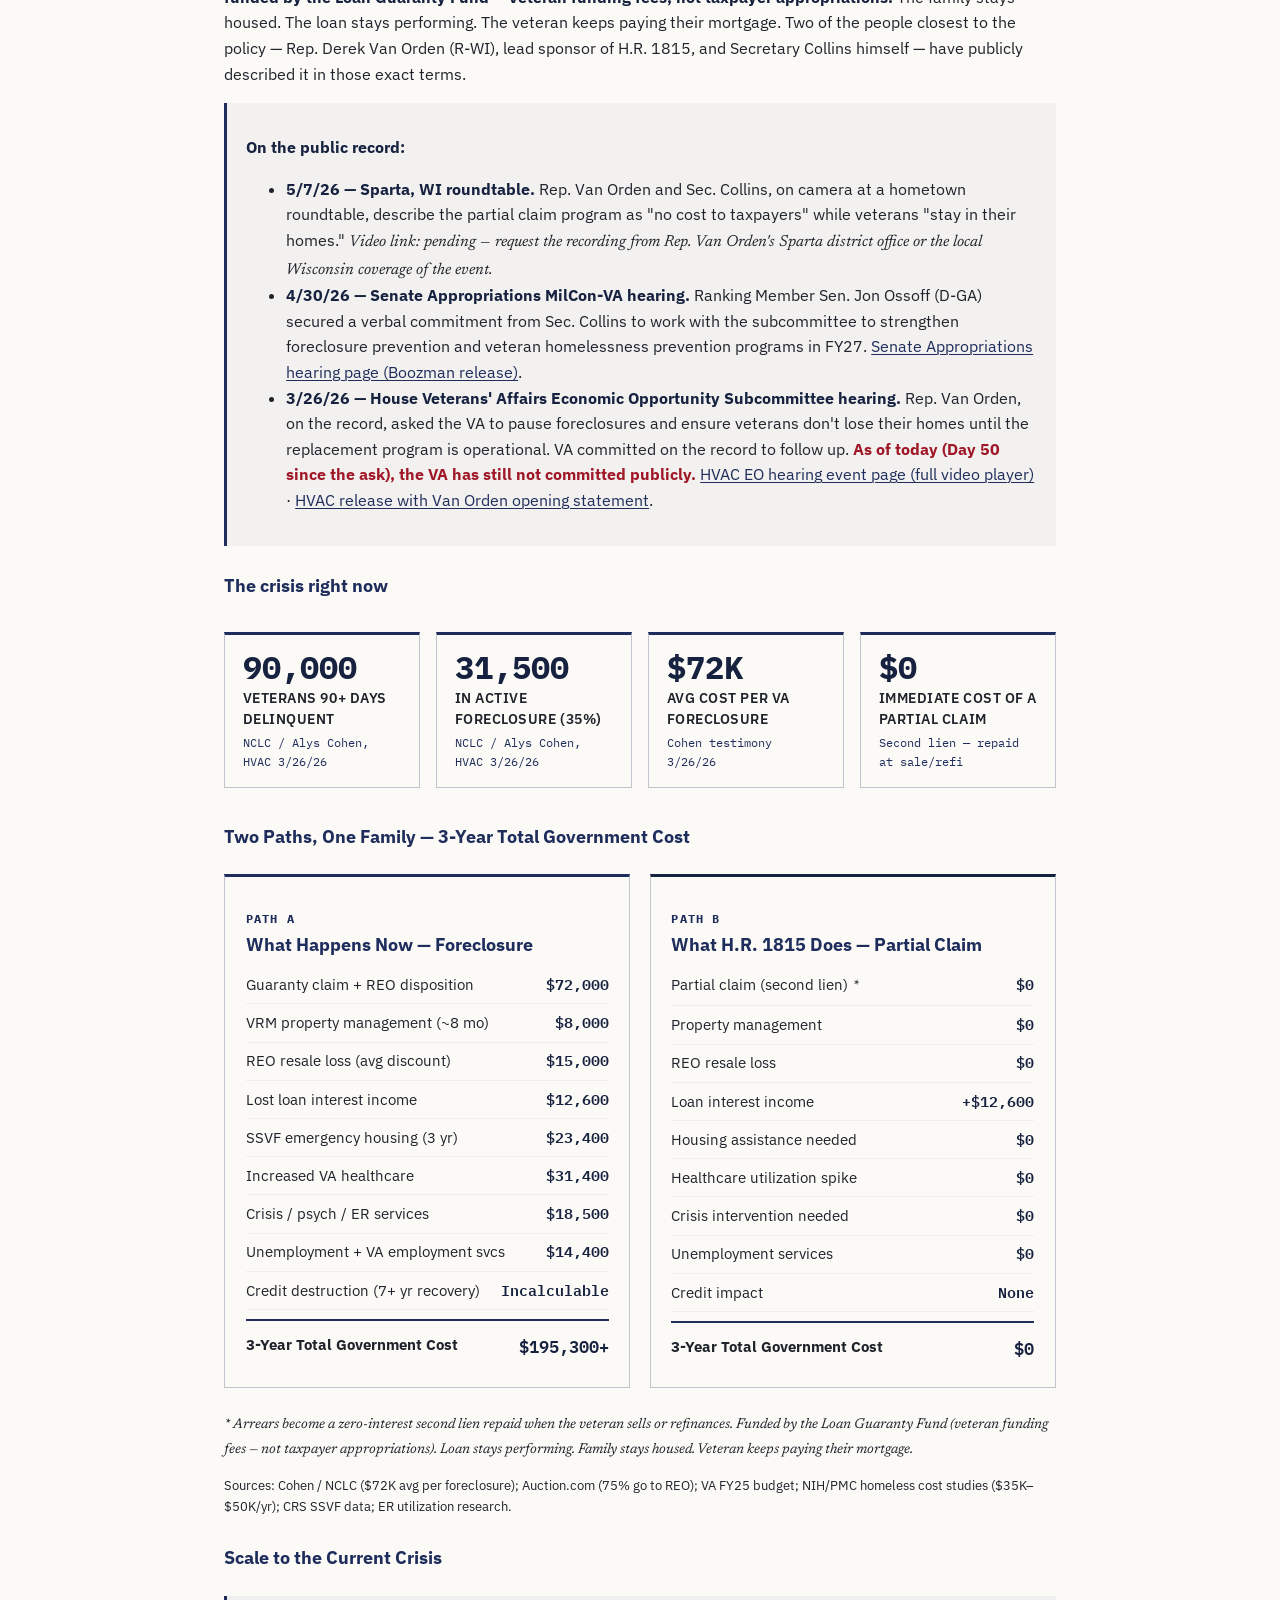
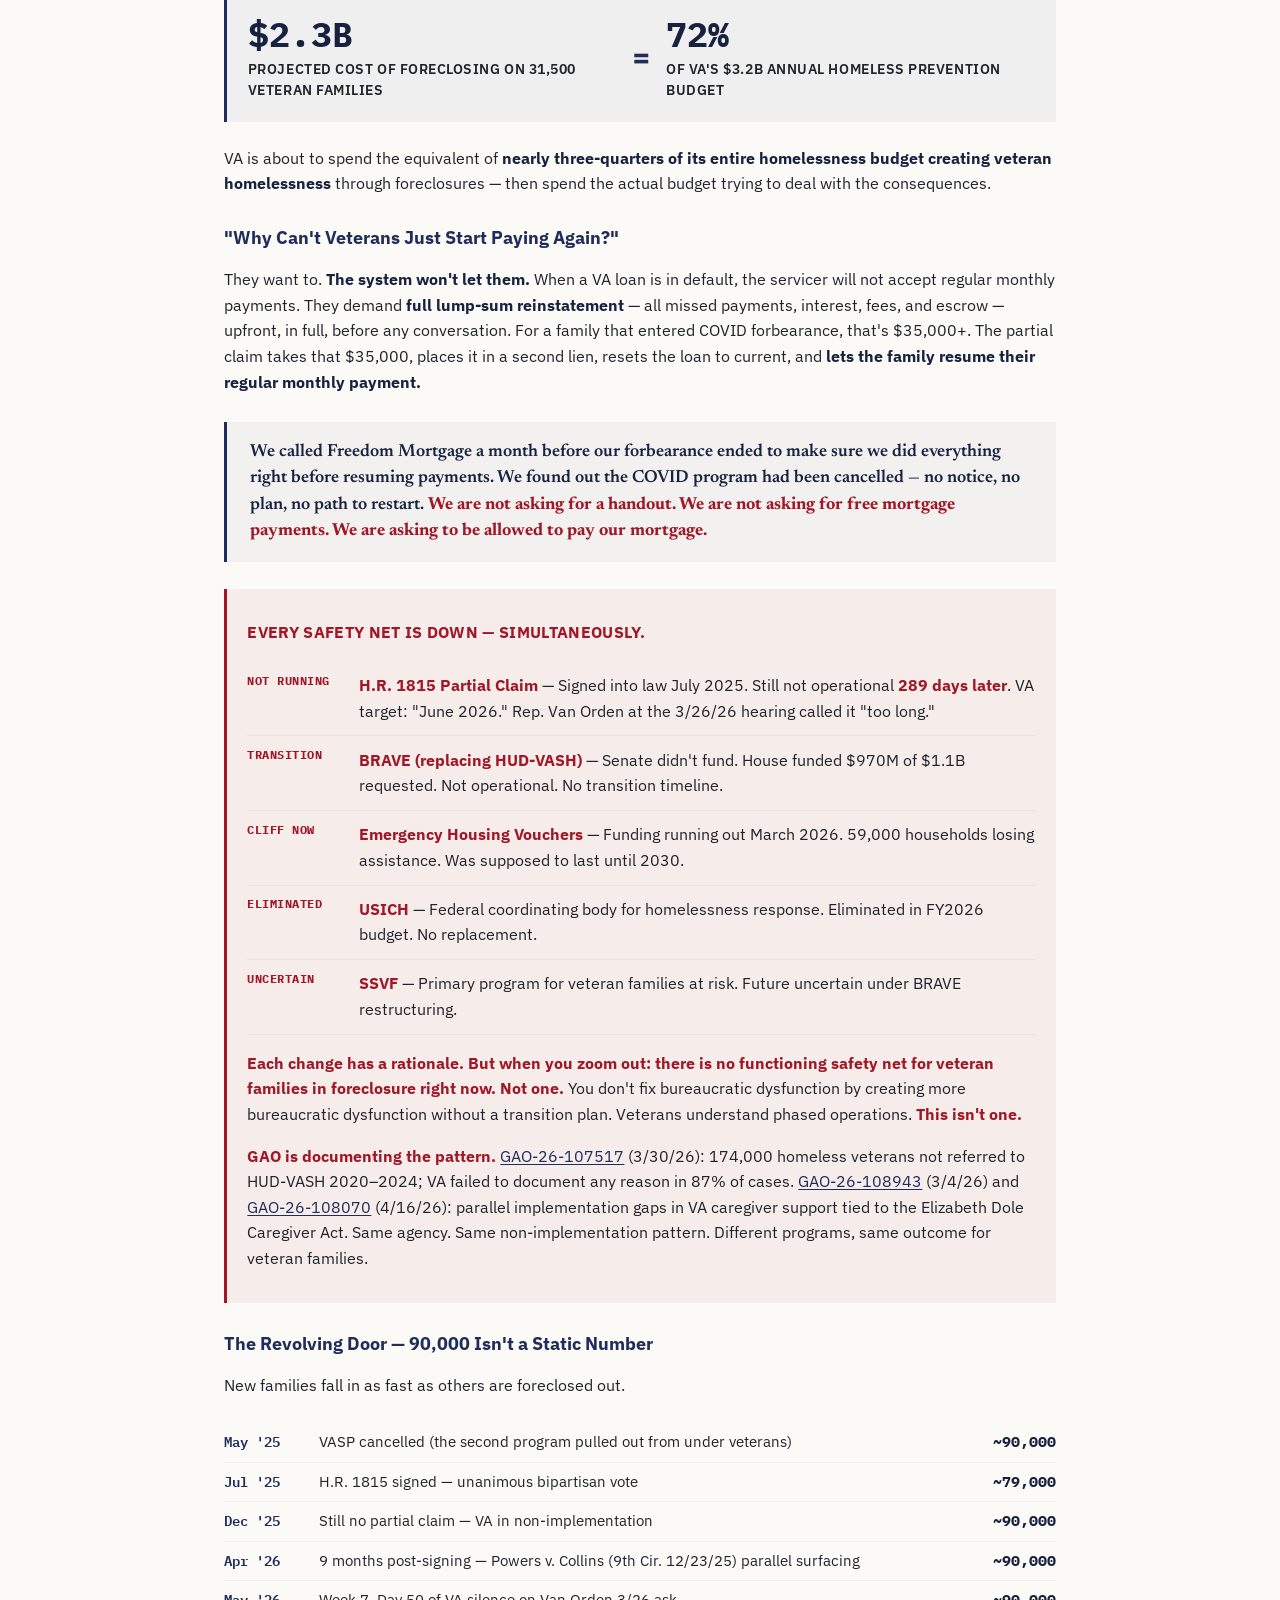
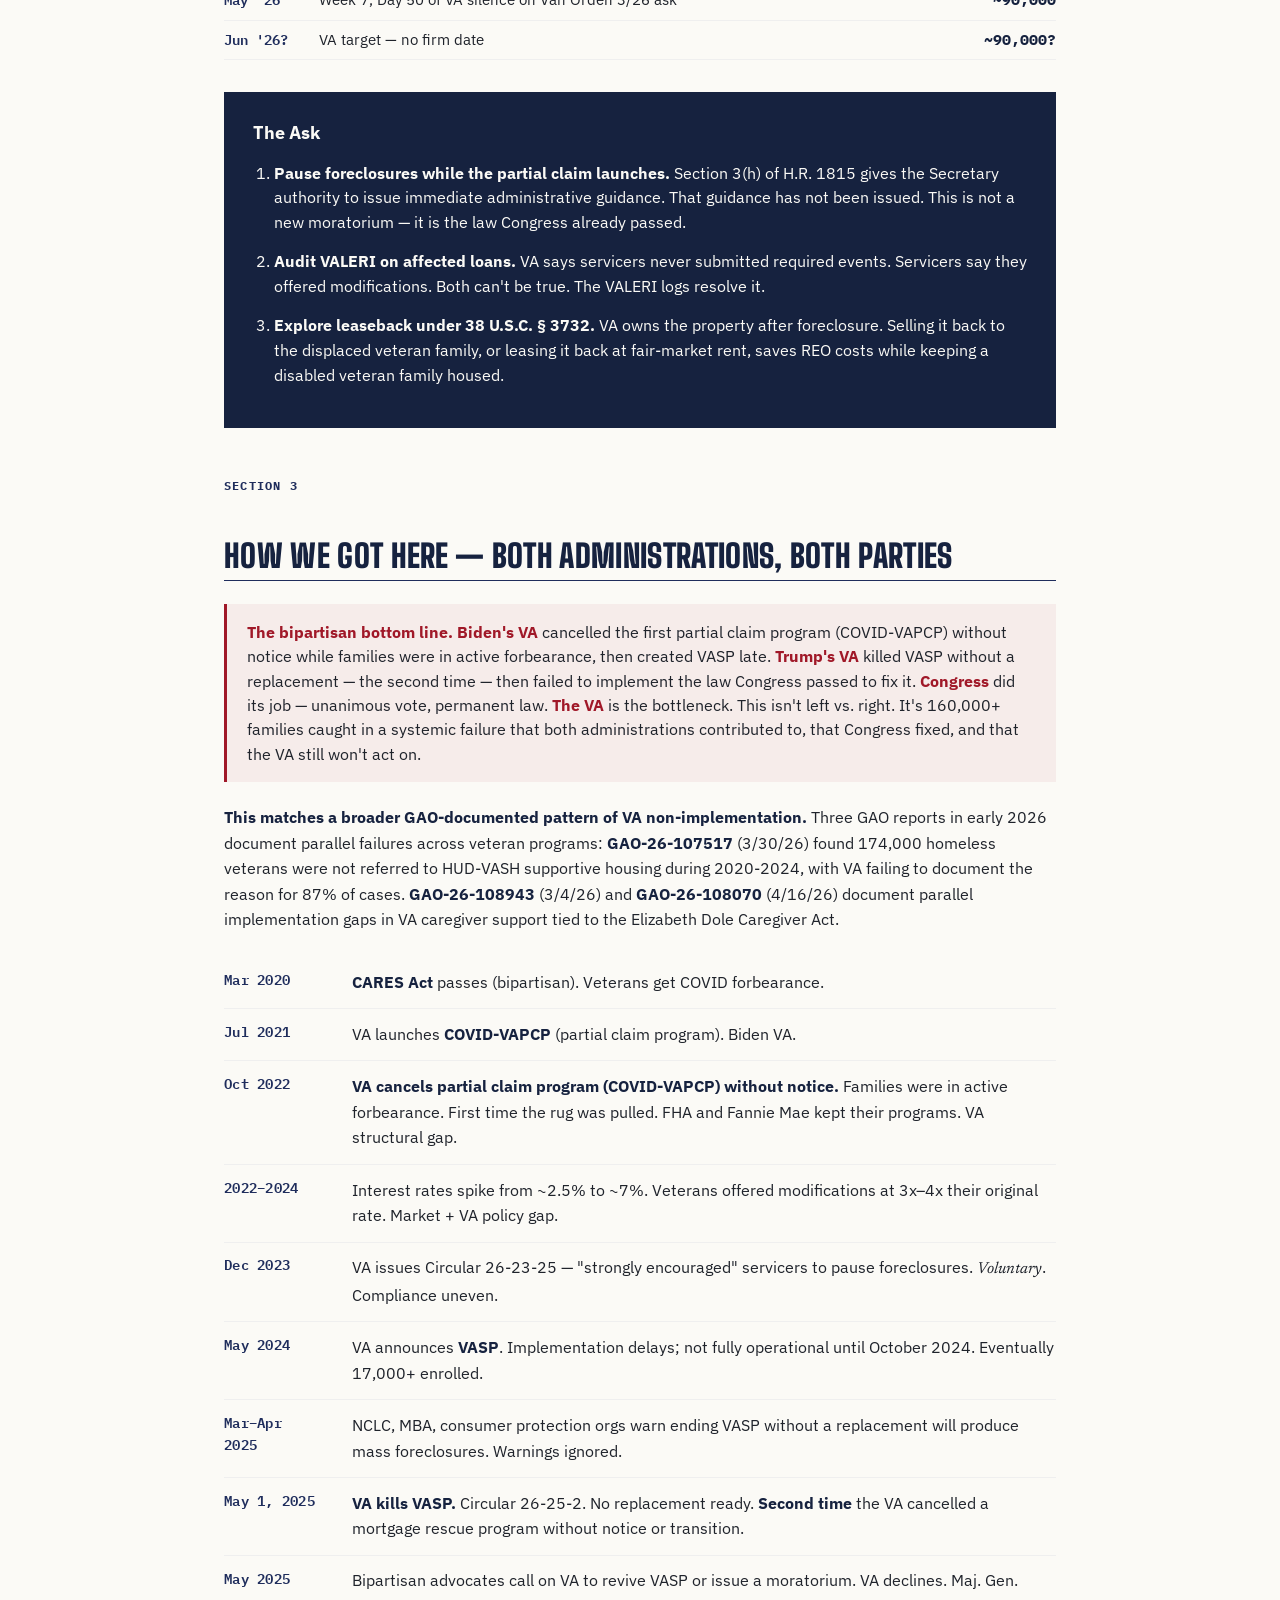
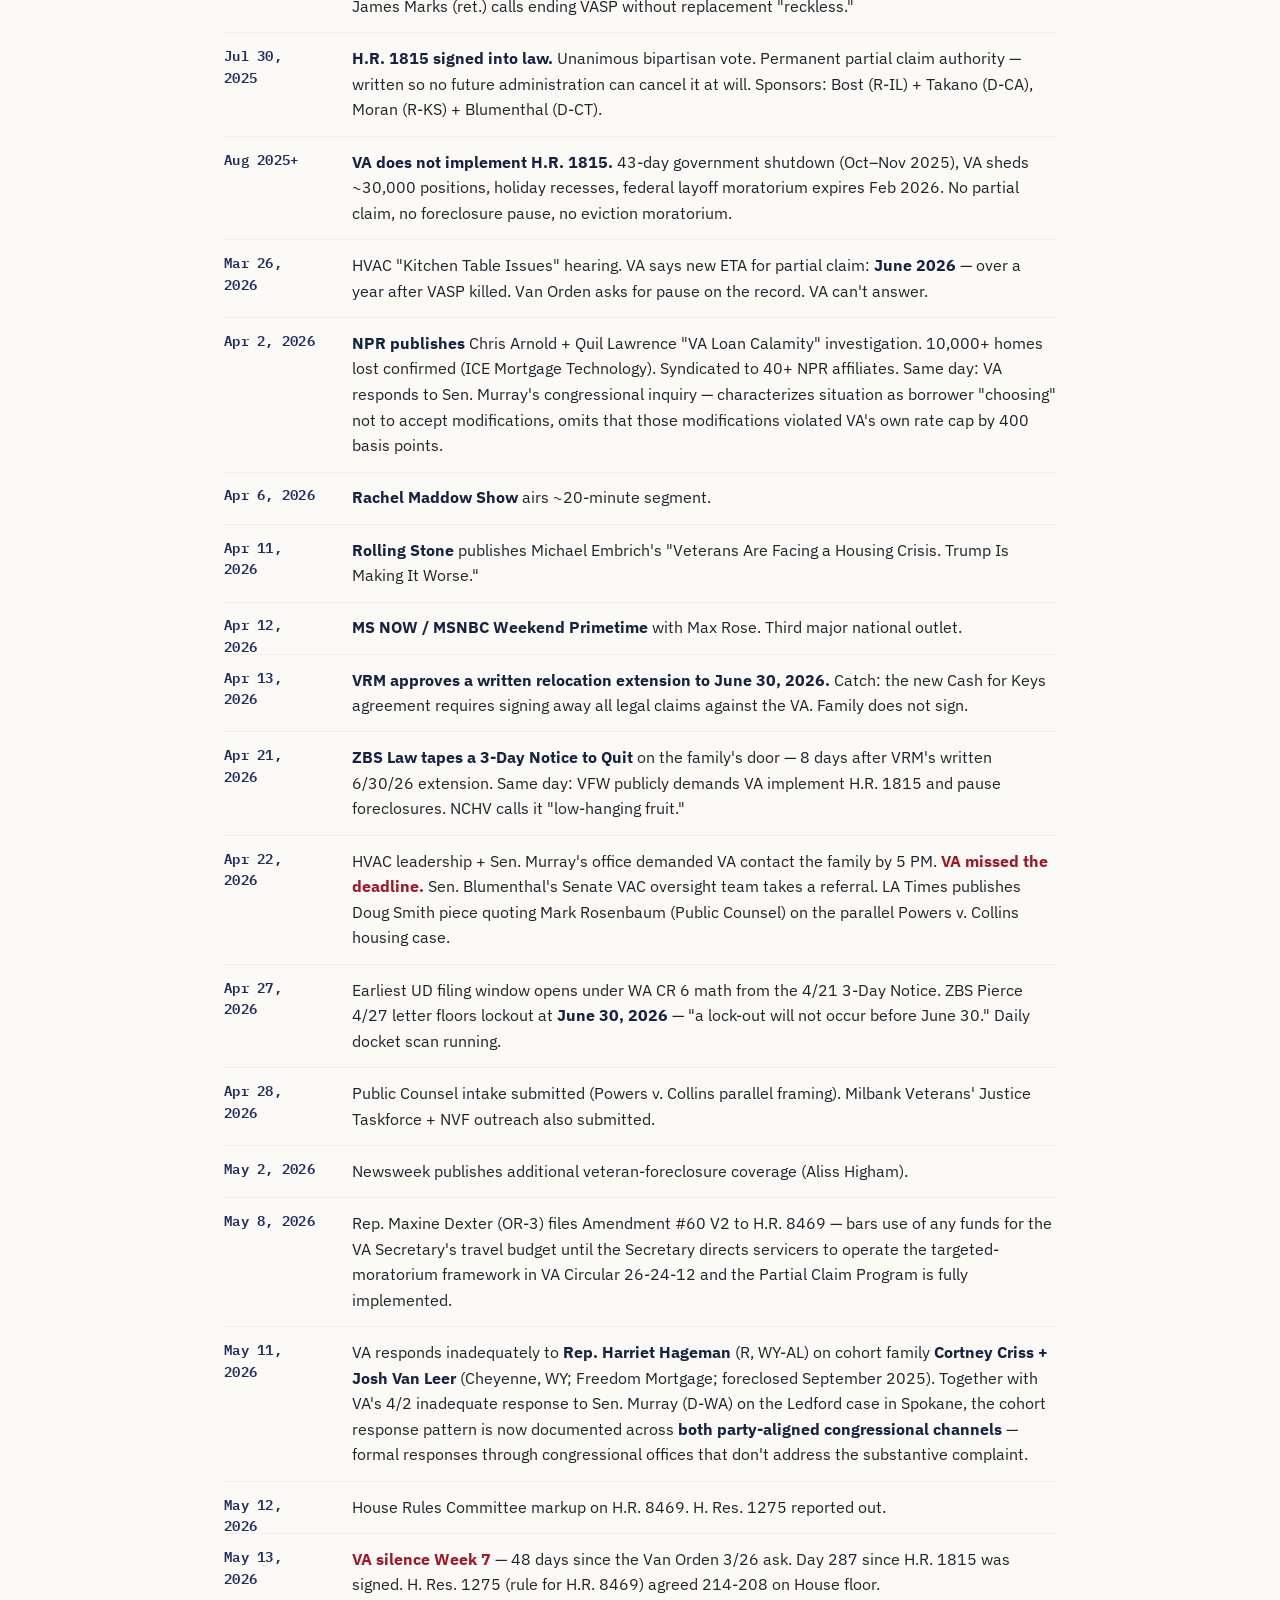
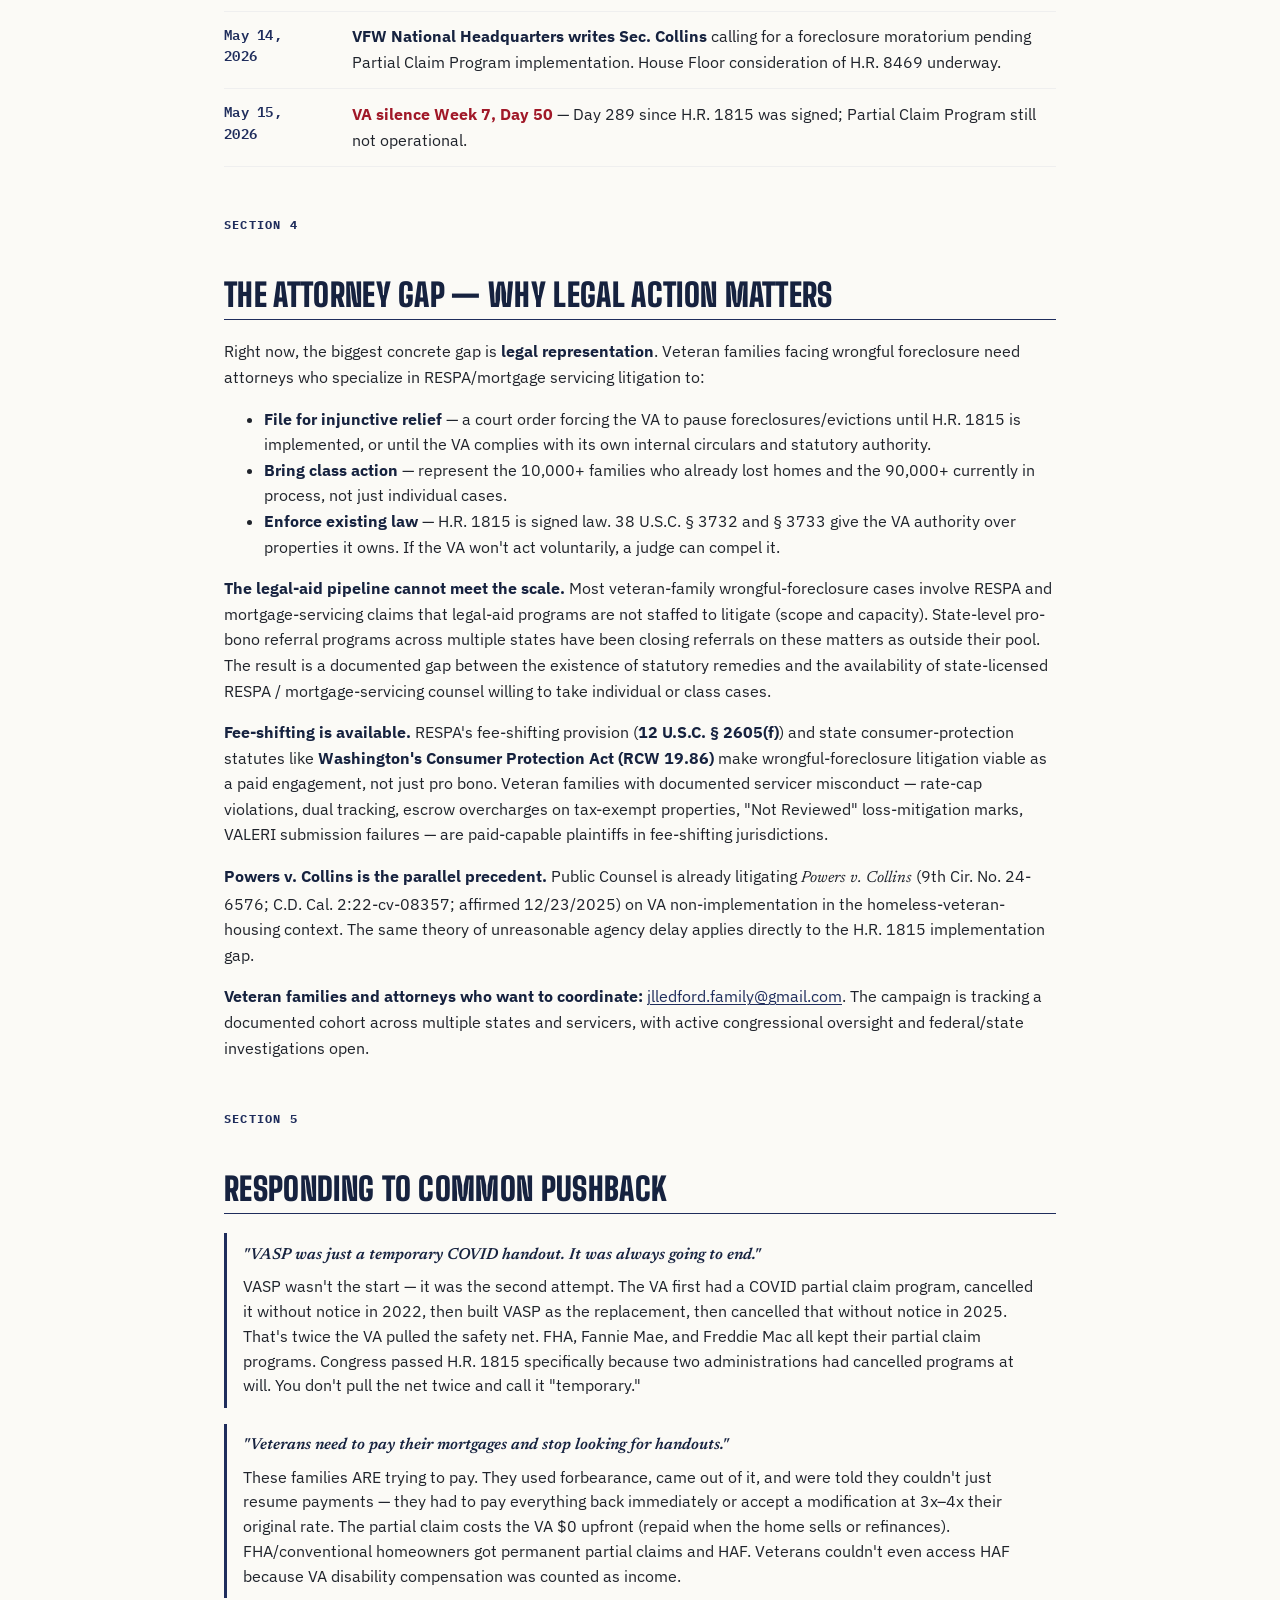
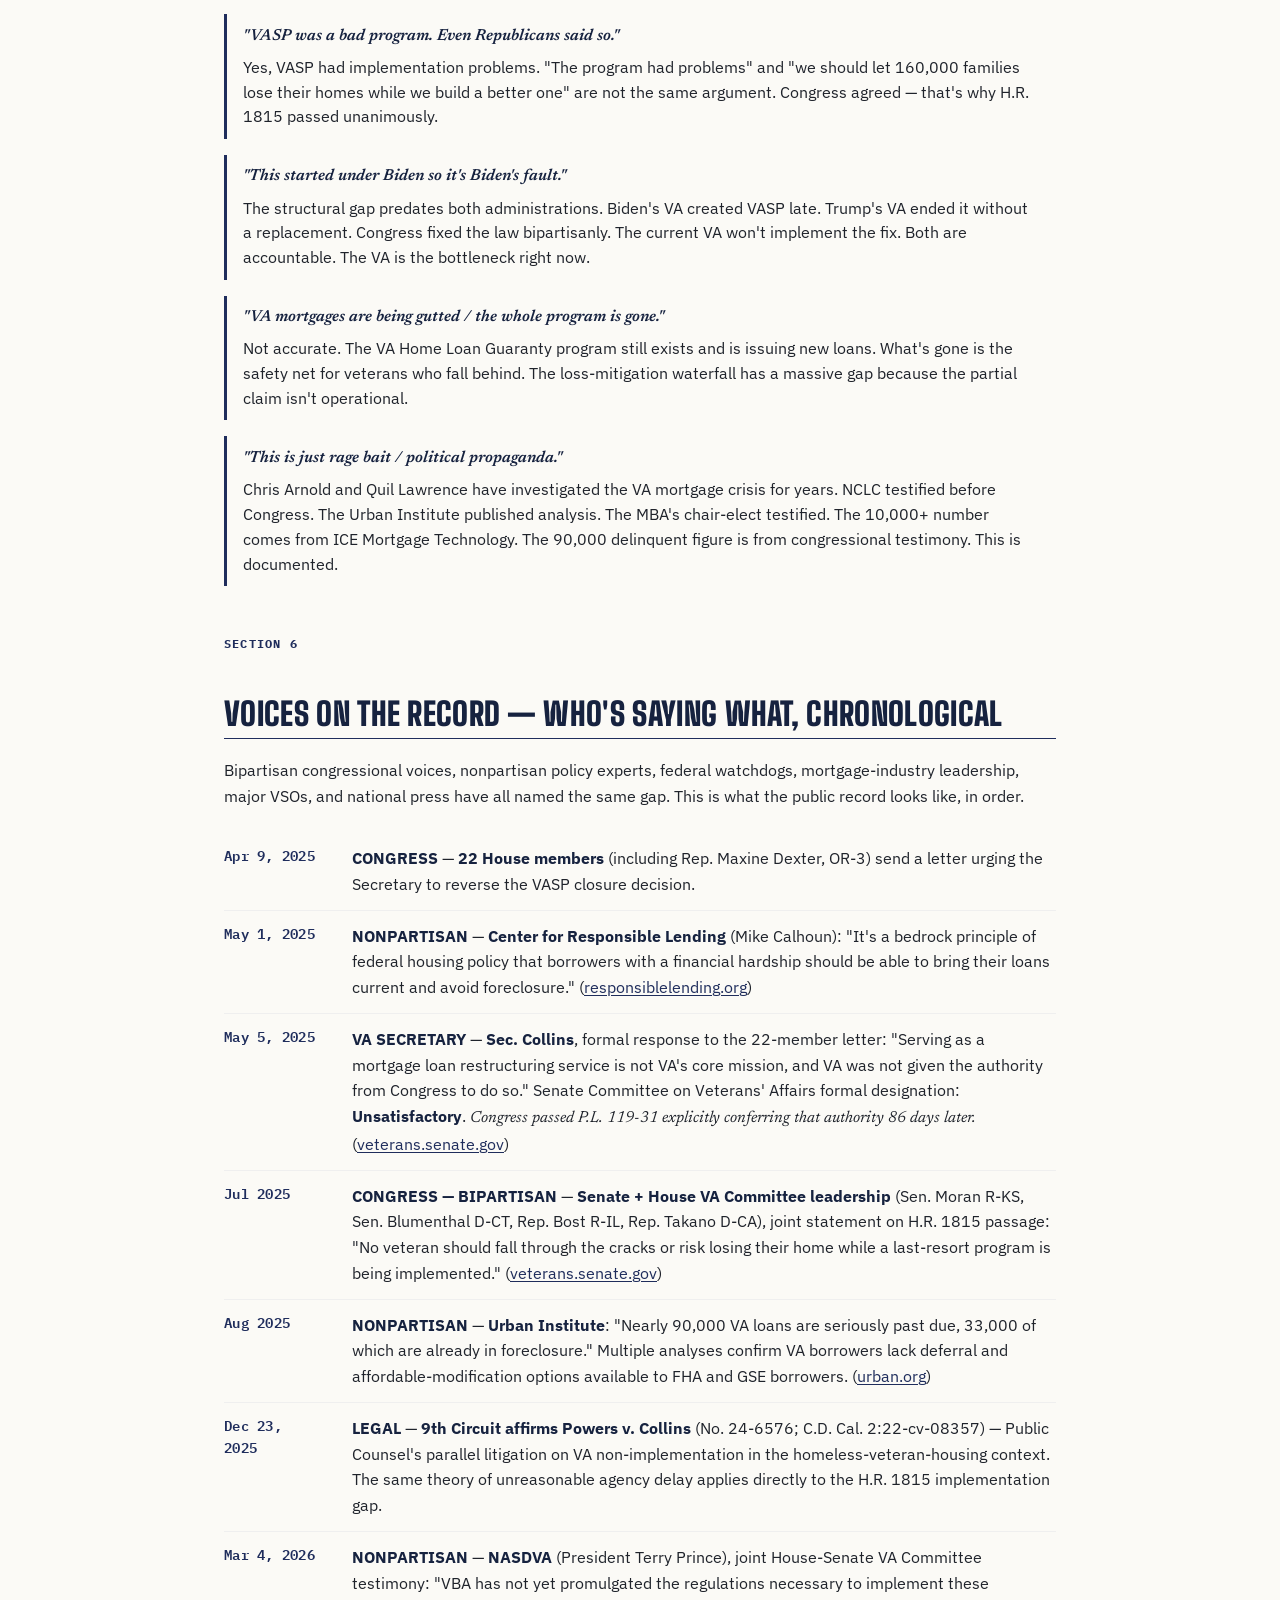
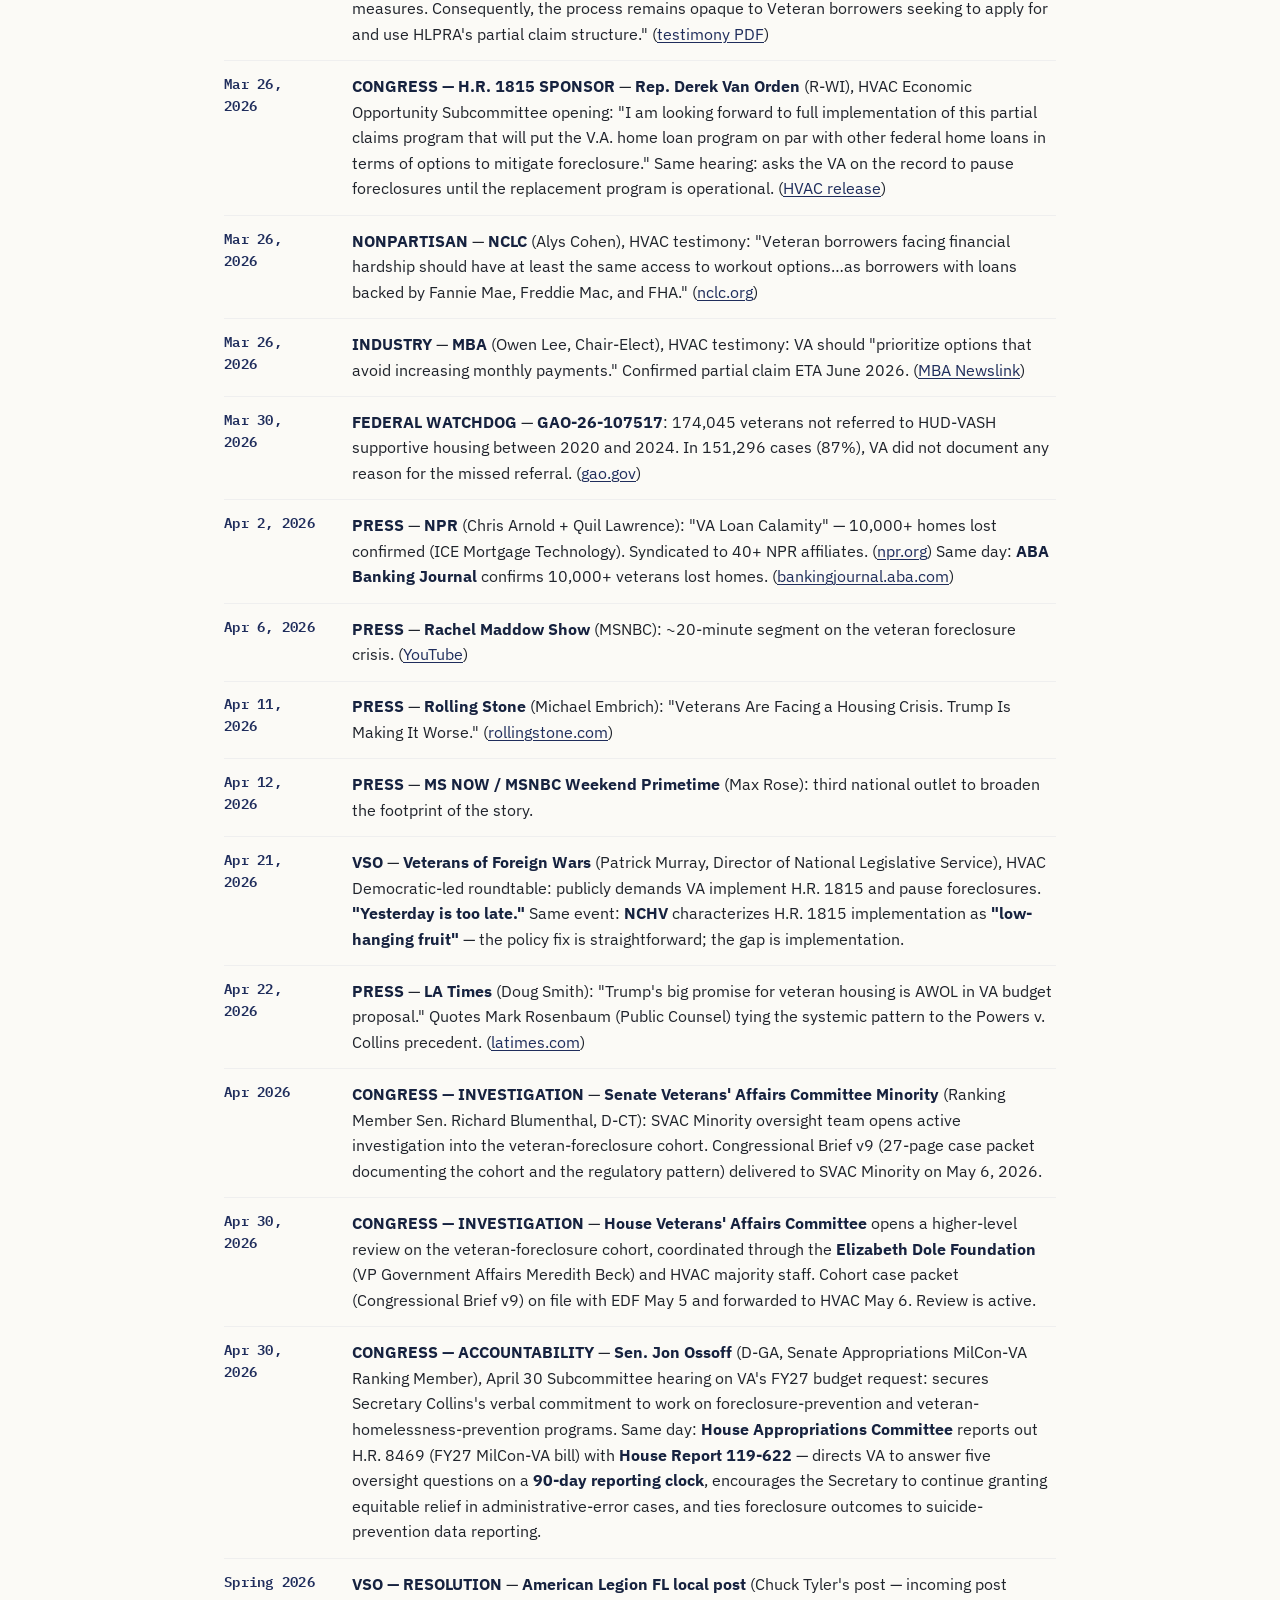
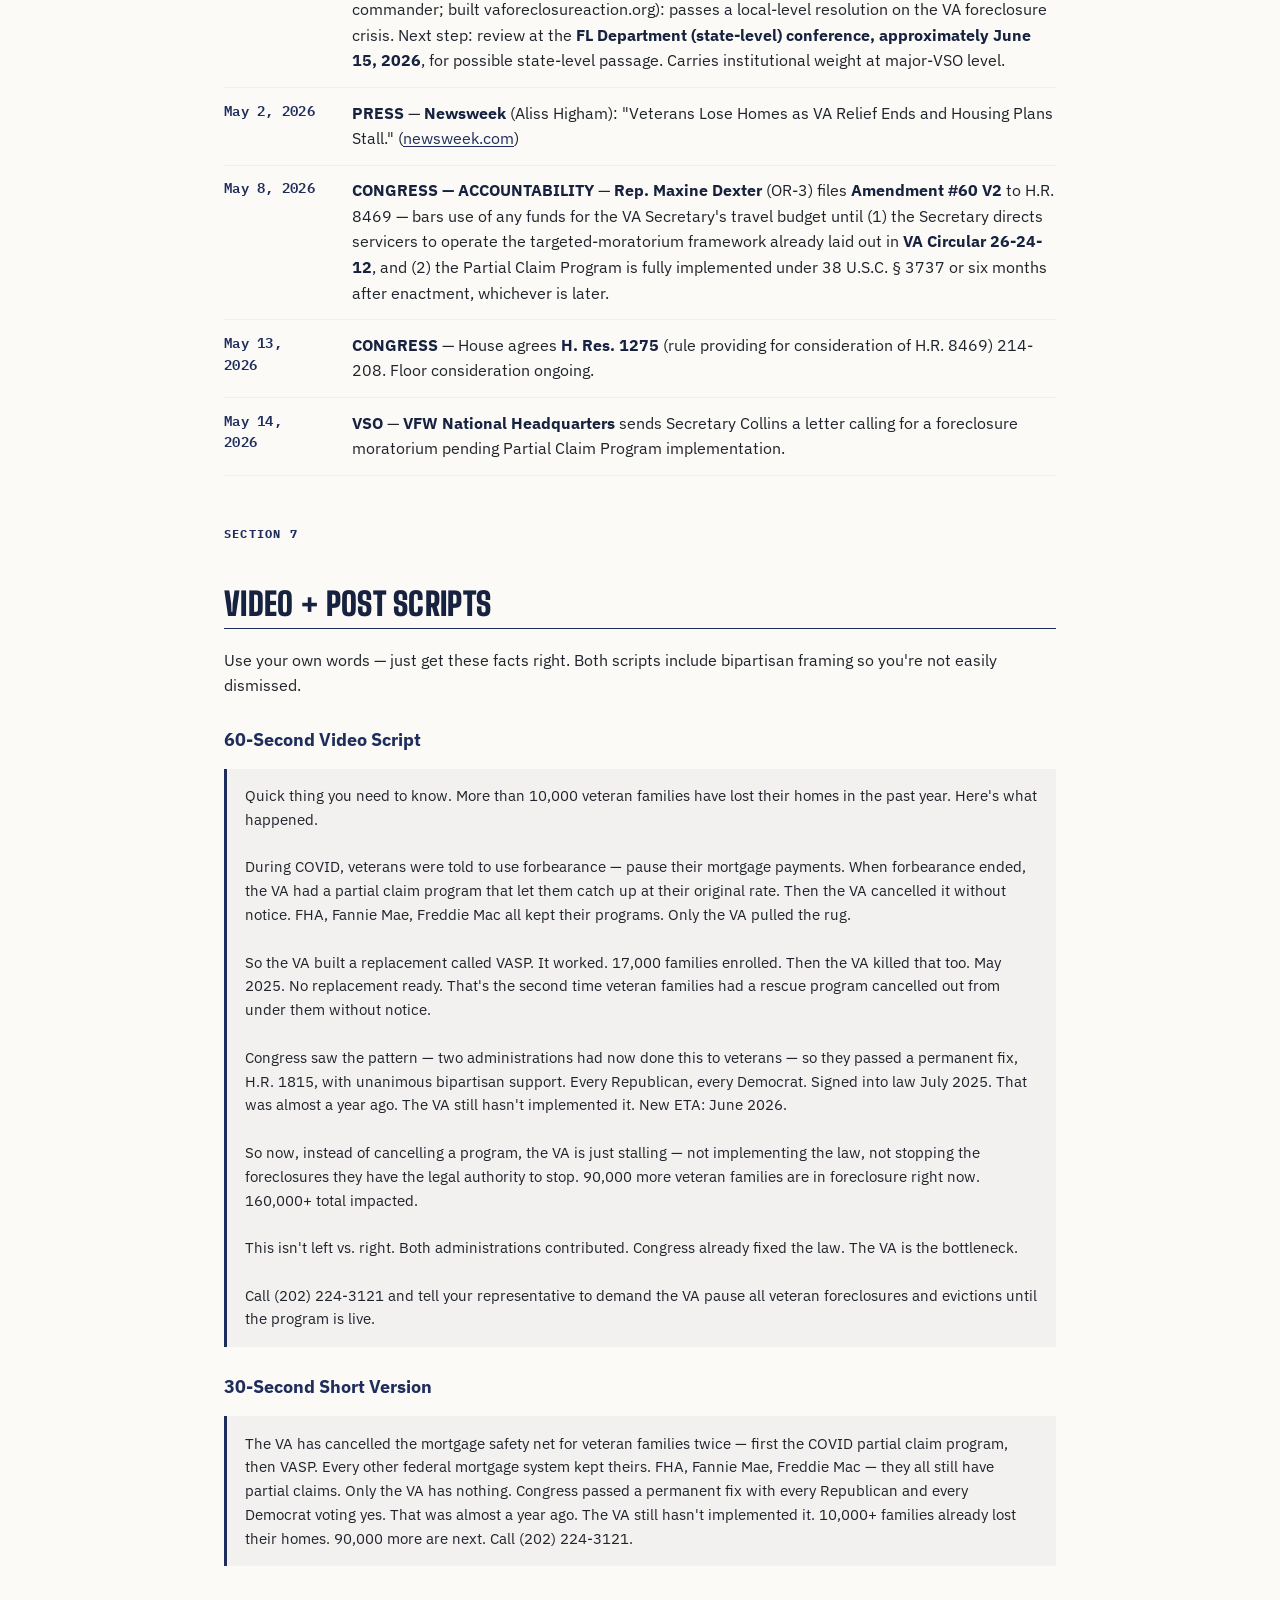
==== commit 38517437: "Consolidate: Fiscal Dashboard content merged INTO Action Kit as new Section 2 'The Fiscal Case' — $0" ====
--- a/index.html
+++ b/index.html
@@ -19,6 +19,45 @@
   .links-grid { display:grid; grid-template-columns:repeat(auto-fit,minmax(260px,1fr)); gap:1em; }
   .link-card { border:1px solid var(--cell-border); border-left:3px solid var(--indigo); padding:0.9em 1em; background:var(--bg); }
   .link-card a { display:block; font-weight:600; margin-bottom:0.3em; }
+  /* Fiscal Case section (consolidated from fiscal-dashboard) */
+  .path-grid { display:grid; grid-template-columns:repeat(auto-fit,minmax(320px,1fr)); gap:1.2em; margin:1.5em 0; }
+  .path-card { border:1px solid var(--cell-border); border-top:3px solid var(--indigo); background:var(--bg); padding:1.2em 1.3em; }
+  .path-card.path-b { border-top-color:var(--indigo-deep); }
+  .path-card h3 { margin-top:0; }
+  .cost-line { display:flex; justify-content:space-between; gap:1em; padding:0.45em 0; border-bottom:1px solid var(--indigo-tint-5); font-size:0.95rem; }
+  .cost-line:last-of-type { border-bottom:none; }
+  .cost-line .amt { font-family:var(--face-mono); font-weight:600; color:var(--indigo-deep); white-space:nowrap; }
+  .cost-line.total { padding-top:0.8em; margin-top:0.6em; border-top:2px solid var(--indigo); font-weight:700; }
+  .cost-line.total .amt { font-size:1.05rem; color:var(--indigo-deep); }
+  .scale-block { display:grid; grid-template-columns:1fr auto 1fr; gap:1em; align-items:center; background:var(--indigo-tint-5); border-left:3px solid var(--indigo); padding:1.3em; margin:1.5em 0; }
+  .scale-block .figure { font-family:var(--face-mono); font-weight:700; font-size:2.2rem; color:var(--indigo-deep); line-height:1; }
+  .scale-block .equals { font-family:var(--face-display); font-weight:900; font-size:2rem; color:var(--indigo); text-align:center; }
+  .scale-block .label { font-family:var(--face-body); font-weight:600; font-size:0.85rem; text-transform:uppercase; letter-spacing:0.04em; margin-top:0.4em; display:block; }
+  .revolving { margin:1.5em 0; }
+  .revolving-row { display:grid; grid-template-columns:80px 1fr 90px; gap:1em; align-items:baseline; padding:0.5em 0; border-bottom:1px solid var(--indigo-tint-5); font-size:0.92rem; }
+  .revolving-row .when { font-family:var(--face-mono); font-weight:600; color:var(--indigo); font-size:0.85rem; }
+  .revolving-row .who { font-family:var(--face-mono); font-weight:700; color:var(--indigo-deep); text-align:right; }
+  .ask-block { background:var(--indigo-deep); color:var(--bg); padding:1.6em 1.8em; margin:2em 0; }
+  .ask-block h2, .ask-block h3 { color:var(--bg); border:none; margin-top:0; }
+  .ask-block ol { padding-left:1.3em; margin:0.8em 0 0; }
+  .ask-block li { margin:0.9em 0; line-height:1.55; }
+  .ask-block li strong { color:var(--bg); }
+  .ask-block a { color:var(--bg); }
+  .net-list { list-style:none; padding:0; margin:1em 0; }
+  .net-list li { padding:0.7em 0 0.7em 7em; border-bottom:1px solid var(--indigo-tint-5); position:relative; }
+  .net-list li .status { position:absolute; left:0; top:0.7em; font-family:var(--face-mono); font-weight:700; font-size:0.78rem; color:var(--crimson); text-transform:uppercase; letter-spacing:0.04em; }
+  .fiscal-headline { background:var(--indigo-deep); color:var(--bg); padding:1.3em 1.5em; margin:1em 0 1.5em; font-family:var(--face-display); font-weight:900; font-size:clamp(1.15rem, 2.4vw, 1.5rem); text-transform:uppercase; letter-spacing:0.02em; line-height:1.2; }
+  .fiscal-headline .figure { color:var(--bg); font-size:1.3em; display:inline-block; padding:0 0.15em; }
+  .video-callout { background:var(--indigo-tint-4); border-left:3px solid var(--indigo); padding:1em 1.2em; margin:1em 0; }
+  .video-callout strong { color:var(--indigo-deep); }
+  @media (max-width:600px) {
+    .scale-block { grid-template-columns:1fr; text-align:center; }
+    .scale-block .equals { transform:rotate(90deg); }
+    .revolving-row { grid-template-columns:1fr; }
+    .revolving-row .who { text-align:left; }
+    .net-list li { padding-left:0; padding-top:1.6em; }
+    .net-list li .status { position:static; display:block; margin-bottom:0.2em; }
+  }
 </style>
 </head>
 <body>
@@ -35,6 +74,7 @@
 <nav class="toc">
 <p class="toc-title">Contents</p>
 <a href="#whats-happening">What's Happening</a>
+<a href="#fiscal-case">The Fiscal Case</a>
 <a href="#timeline">How We Got Here</a>
 <a href="#attorney">Attorney Gap</a>
 <a href="#misinfo">Common Misinfo</a>
@@ -80,8 +120,120 @@
 <blockquote class="pull-quote">We were not asking for a handout. We are asking to pay our mortgage. We were not allowed to.<br><br>— Leann Ledford, MSW, caregiver to a disabled Marine veteran (two deployments to Afghanistan), Spokane WA</blockquote>
 </section>
 
+
+<section class="section" id="fiscal-case">
+<p class="section-label">Section 2</p>
+<h2>The Fiscal Case — Why This Costs Less, Not More</h2>
+
+<div class="fiscal-headline">
+<span class="figure">$0</span> cost to taxpayers. Saves veterans' homes. Keeps them in their homes.
+</div>
+
+<p>The partial claim program Congress already passed (H.R. 1815 / P.L. 119-31) takes arrears that a foreclosure would write off and converts them into a zero-interest second lien repaid when the veteran sells or refinances. <strong>It is funded by the Loan Guaranty Fund — veteran funding fees, not taxpayer appropriations.</strong> The family stays housed. The loan stays performing. The veteran keeps paying their mortgage. Two of the people closest to the policy — Rep. Derek Van Orden (R-WI), lead sponsor of H.R. 1815, and Secretary Collins himself — have publicly described it in those exact terms.</p>
+
+<div class="video-callout">
+<p><strong>On the public record:</strong></p>
+<ul>
+<li><strong>5/7/26 — Sparta, WI roundtable.</strong> Rep. Van Orden and Sec. Collins, on camera at a hometown roundtable, describe the partial claim program as "no cost to taxpayers" while veterans "stay in their homes." <em>Video link: pending — request the recording from Rep. Van Orden's Sparta district office or the local Wisconsin coverage of the event.</em></li>
+<li><strong>4/30/26 — Senate Appropriations MilCon-VA hearing.</strong> Ranking Member Sen. Jon Ossoff (D-GA) secured a verbal commitment from Sec. Collins to work with the subcommittee to strengthen foreclosure prevention and veteran homelessness prevention programs in FY27. <a href="https://www.boozman.senate.gov/public/index.cfm/2026/4/boozman-holds-hearing-examining-fy27-budget-request-for-department-of-veterans-affairs">Senate Appropriations hearing page (Boozman release)</a>.</li>
+<li><strong>3/26/26 — House Veterans' Affairs Economic Opportunity Subcommittee hearing.</strong> Rep. Van Orden, on the record, asked the VA to pause foreclosures and ensure veterans don't lose their homes until the replacement program is operational. VA committed on the record to follow up. <span class="harm-flag">As of today (Day 50 since the ask), the VA has still not committed publicly.</span> <a href="https://veterans.house.gov/calendar/eventsingle.aspx?EventID=7881">HVAC EO hearing event page (full video player)</a> · <a href="https://veterans.house.gov/news/documentsingle.aspx?DocumentID=7885">HVAC release with Van Orden opening statement</a>.</li>
+</ul>
+</div>
+
+<h3>The crisis right now</h3>
+<div class="kpi-grid">
+  <div class="kpi-card"><span class="figure">90,000</span><span class="label">Veterans 90+ days delinquent</span><span class="source">NCLC / Alys Cohen, HVAC 3/26/26</span></div>
+  <div class="kpi-card"><span class="figure">31,500</span><span class="label">In active foreclosure (35%)</span><span class="source">NCLC / Alys Cohen, HVAC 3/26/26</span></div>
+  <div class="kpi-card"><span class="figure">$72K</span><span class="label">Avg cost per VA foreclosure</span><span class="source">Cohen testimony 3/26/26</span></div>
+  <div class="kpi-card"><span class="figure">$0</span><span class="label">Immediate cost of a partial claim</span><span class="source">Second lien — repaid at sale/refi</span></div>
+</div>
+
+<h3>Two Paths, One Family — 3-Year Total Government Cost</h3>
+<div class="path-grid">
+  <div class="path-card">
+    <p class="section-label">Path A</p>
+    <h3>What Happens Now — Foreclosure</h3>
+    <div class="cost-line"><span>Guaranty claim + REO disposition</span><span class="amt">$72,000</span></div>
+    <div class="cost-line"><span>VRM property management (~8 mo)</span><span class="amt">$8,000</span></div>
+    <div class="cost-line"><span>REO resale loss (avg discount)</span><span class="amt">$15,000</span></div>
+    <div class="cost-line"><span>Lost loan interest income</span><span class="amt">$12,600</span></div>
+    <div class="cost-line"><span>SSVF emergency housing (3 yr)</span><span class="amt">$23,400</span></div>
+    <div class="cost-line"><span>Increased VA healthcare</span><span class="amt">$31,400</span></div>
+    <div class="cost-line"><span>Crisis / psych / ER services</span><span class="amt">$18,500</span></div>
+    <div class="cost-line"><span>Unemployment + VA employment svcs</span><span class="amt">$14,400</span></div>
+    <div class="cost-line"><span>Credit destruction (7+ yr recovery)</span><span class="amt">Incalculable</span></div>
+    <div class="cost-line total"><span>3-Year Total Government Cost</span><span class="amt">$195,300+</span></div>
+  </div>
+
+  <div class="path-card path-b">
+    <p class="section-label">Path B</p>
+    <h3>What H.R. 1815 Does — Partial Claim</h3>
+    <div class="cost-line"><span>Partial claim (second lien) <em>*</em></span><span class="amt">$0</span></div>
+    <div class="cost-line"><span>Property management</span><span class="amt">$0</span></div>
+    <div class="cost-line"><span>REO resale loss</span><span class="amt">$0</span></div>
+    <div class="cost-line"><span>Loan interest income</span><span class="amt">+$12,600</span></div>
+    <div class="cost-line"><span>Housing assistance needed</span><span class="amt">$0</span></div>
+    <div class="cost-line"><span>Healthcare utilization spike</span><span class="amt">$0</span></div>
+    <div class="cost-line"><span>Crisis intervention needed</span><span class="amt">$0</span></div>
+    <div class="cost-line"><span>Unemployment services</span><span class="amt">$0</span></div>
+    <div class="cost-line"><span>Credit impact</span><span class="amt">None</span></div>
+    <div class="cost-line total"><span>3-Year Total Government Cost</span><span class="amt">$0</span></div>
+  </div>
+</div>
+
+<p style="font-size:0.88rem;"><em>* Arrears become a zero-interest second lien repaid when the veteran sells or refinances. Funded by the Loan Guaranty Fund (veteran funding fees — not taxpayer appropriations). Loan stays performing. Family stays housed. Veteran keeps paying their mortgage.</em></p>
+
+<p style="font-size:0.82rem; color:var(--charcoal);">Sources: Cohen / NCLC ($72K avg per foreclosure); Auction.com (75% go to REO); VA FY25 budget; NIH/PMC homeless cost studies ($35K–$50K/yr); CRS SSVF data; ER utilization research.</p>
+
+<h3>Scale to the Current Crisis</h3>
+<div class="scale-block">
+  <div><span class="figure">$2.3B</span><span class="label">Projected cost of foreclosing on 31,500 veteran families</span></div>
+  <div class="equals">=</div>
+  <div><span class="figure">72%</span><span class="label">of VA's $3.2B annual homeless prevention budget</span></div>
+</div>
+<p>VA is about to spend the equivalent of <strong>nearly three-quarters of its entire homelessness budget creating veteran homelessness</strong> through foreclosures — then spend the actual budget trying to deal with the consequences.</p>
+
+<h3>"Why Can't Veterans Just Start Paying Again?"</h3>
+<p>They want to. <strong>The system won't let them.</strong> When a VA loan is in default, the servicer will not accept regular monthly payments. They demand <strong>full lump-sum reinstatement</strong> — all missed payments, interest, fees, and escrow — upfront, in full, before any conversation. For a family that entered COVID forbearance, that's $35,000+. The partial claim takes that $35,000, places it in a second lien, resets the loan to current, and <strong>lets the family resume their regular monthly payment.</strong></p>
+
+<blockquote class="pull-quote">We called Freedom Mortgage a month before our forbearance ended to make sure we did everything right before resuming payments. We found out the COVID program had been cancelled — no notice, no plan, no path to restart. <strong>We are not asking for a handout. We are not asking for free mortgage payments. We are asking to be allowed to pay our mortgage.</strong></blockquote>
+
+<div class="callout" style="border-left-color:var(--crimson); background:var(--crimson-tint-6);">
+<p><strong style="color:var(--crimson); text-transform:uppercase; letter-spacing:0.02em;">Every safety net is down — simultaneously.</strong></p>
+<ul class="net-list">
+  <li><span class="status">Not running</span><strong>H.R. 1815 Partial Claim</strong> — Signed into law July 2025. Still not operational <strong>289 days later</strong>. VA target: "June 2026." Rep. Van Orden at the 3/26/26 hearing called it "too long."</li>
+  <li><span class="status">Transition</span><strong>BRAVE (replacing HUD-VASH)</strong> — Senate didn't fund. House funded $970M of $1.1B requested. Not operational. No transition timeline.</li>
+  <li><span class="status">Cliff now</span><strong>Emergency Housing Vouchers</strong> — Funding running out March 2026. 59,000 households losing assistance. Was supposed to last until 2030.</li>
+  <li><span class="status">Eliminated</span><strong>USICH</strong> — Federal coordinating body for homelessness response. Eliminated in FY2026 budget. No replacement.</li>
+  <li><span class="status">Uncertain</span><strong>SSVF</strong> — Primary program for veteran families at risk. Future uncertain under BRAVE restructuring.</li>
+</ul>
+<p><strong>Each change has a rationale. But when you zoom out: there is no functioning safety net for veteran families in foreclosure right now. Not one.</strong> You don't fix bureaucratic dysfunction by creating more bureaucratic dysfunction without a transition plan. Veterans understand phased operations. <strong>This isn't one.</strong></p>
+<p><strong>GAO is documenting the pattern.</strong> <a href="https://www.gao.gov/products/gao-26-107517">GAO-26-107517</a> (3/30/26): 174,000 homeless veterans not referred to HUD-VASH 2020–2024; VA failed to document any reason in 87% of cases. <a href="https://www.gao.gov/products/gao-26-108943">GAO-26-108943</a> (3/4/26) and <a href="https://www.gao.gov/products/gao-26-108070">GAO-26-108070</a> (4/16/26): parallel implementation gaps in VA caregiver support tied to the Elizabeth Dole Caregiver Act. Same agency. Same non-implementation pattern. Different programs, same outcome for veteran families.</p>
+</div>
+
+<h3>The Revolving Door — 90,000 Isn't a Static Number</h3>
+<p>New families fall in as fast as others are foreclosed out.</p>
+<div class="revolving">
+  <div class="revolving-row"><span class="when">May '25</span><span>VASP cancelled (the second program pulled out from under veterans)</span><span class="who">~90,000</span></div>
+  <div class="revolving-row"><span class="when">Jul '25</span><span>H.R. 1815 signed — unanimous bipartisan vote</span><span class="who">~79,000</span></div>
+  <div class="revolving-row"><span class="when">Dec '25</span><span>Still no partial claim — VA in non-implementation</span><span class="who">~90,000</span></div>
+  <div class="revolving-row"><span class="when">Apr '26</span><span>9 months post-signing — Powers v. Collins (9th Cir. 12/23/25) parallel surfacing</span><span class="who">~90,000</span></div>
+  <div class="revolving-row"><span class="when">May '26</span><span>Week 7, Day 50 of VA silence on Van Orden 3/26 ask</span><span class="who">~90,000</span></div>
+  <div class="revolving-row"><span class="when">Jun '26?</span><span>VA target — no firm date</span><span class="who">~90,000?</span></div>
+</div>
+
+<div class="ask-block">
+<h3>The Ask</h3>
+<ol>
+<li><strong>Pause foreclosures while the partial claim launches.</strong> Section 3(h) of H.R. 1815 gives the Secretary authority to issue immediate administrative guidance. That guidance has not been issued. This is not a new moratorium — it is the law Congress already passed.</li>
+<li><strong>Audit VALERI on affected loans.</strong> VA says servicers never submitted required events. Servicers say they offered modifications. Both can't be true. The VALERI logs resolve it.</li>
+<li><strong>Explore leaseback under 38 U.S.C. § 3732.</strong> VA owns the property after foreclosure. Selling it back to the displaced veteran family, or leasing it back at fair-market rent, saves REO costs while keeping a disabled veteran family housed.</li>
+</ol>
+</div>
+</section>
+
 <section class="section" id="timeline">
-<p class="section-label">Section 2</p>
+<p class="section-label">Section 3</p>
 <h2>How We Got Here — Both Administrations, Both Parties</h2>
 
 <div class="callout"><strong>The bipartisan bottom line.</strong> <strong>Biden's VA</strong> cancelled the first partial claim program (COVID-VAPCP) without notice while families were in active forbearance, then created VASP late. <strong>Trump's VA</strong> killed VASP without a replacement — the second time — then failed to implement the law Congress passed to fix it. <strong>Congress</strong> did its job — unanimous vote, permanent law. <strong>The VA</strong> is the bottleneck. This isn't left vs. right. It's 160,000+ families caught in a systemic failure that both administrations contributed to, that Congress fixed, and that the VA still won't act on.</div>
@@ -121,7 +273,7 @@
 </section>
 
 <section class="section" id="attorney">
-<p class="section-label">Section 3</p>
+<p class="section-label">Section 4</p>
 <h2>The Attorney Gap — Why Legal Action Matters</h2>
 
 <p>Right now, the biggest concrete gap is <strong>legal representation</strong>. Veteran families facing wrongful foreclosure need attorneys who specialize in RESPA/mortgage servicing litigation to:</p>
@@ -141,7 +293,7 @@
 </section>
 
 <section class="section" id="misinfo">
-<p class="section-label">Section 4</p>
+<p class="section-label">Section 5</p>
 <h2>Responding to Common Pushback</h2>
 
 <div class="pushback"><span class="claim">"VASP was just a temporary COVID handout. It was always going to end."</span>VASP wasn't the start — it was the second attempt. The VA first had a COVID partial claim program, cancelled it without notice in 2022, then built VASP as the replacement, then cancelled that without notice in 2025. That's twice the VA pulled the safety net. FHA, Fannie Mae, and Freddie Mac all kept their partial claim programs. Congress passed H.R. 1815 specifically because two administrations had cancelled programs at will. You don't pull the net twice and call it "temporary."</div>
@@ -158,7 +310,7 @@
 </section>
 
 <section class="section" id="who-says">
-<p class="section-label">Section 5</p>
+<p class="section-label">Section 6</p>
 <h2>Voices on the Record — Who's Saying What, Chronological</h2>
 
 <p>Bipartisan congressional voices, nonpartisan policy experts, federal watchdogs, mortgage-industry leadership, major VSOs, and national press have all named the same gap. This is what the public record looks like, in order.</p>
@@ -219,7 +371,7 @@
 </section>
 
 <section class="section" id="video">
-<p class="section-label">Section 6</p>
+<p class="section-label">Section 7</p>
 <h2>Video + Post Scripts</h2>
 <p>Use your own words — just get these facts right. Both scripts include bipartisan framing so you're not easily dismissed.</p>
 
@@ -243,7 +395,7 @@
 </section>
 
 <section class="section" id="call">
-<p class="section-label">Section 7</p>
+<p class="section-label">Section 8</p>
 <h2>Call Your Representative</h2>
 
 <div class="framing-flag">U.S. Capitol Switchboard · (202) 224-3121 · 2 minutes</div>
@@ -261,7 +413,7 @@
 </section>
 
 <section class="section" id="captions">
-<p class="section-label">Section 8</p>
+<p class="section-label">Section 9</p>
 <h2>Copy-Paste Social Media Captions</h2>
 
 <h3>Facebook / Instagram / X</h3>
@@ -284,7 +436,7 @@
 </section>
 
 <section class="section" id="links">
-<p class="section-label">Section 9</p>
+<p class="section-label">Section 10</p>
 <h2>Share + Take Action</h2>
 <p>Press coverage and bipartisan voices are catalogued in Section 5 above. Below are the action links for amplification and contact.</p>
 <div class="links-grid">
@@ -300,7 +452,7 @@
 </section>
 
 <section class="section" id="community">
-<p class="section-label">Section 10</p>
+<p class="section-label">Section 11</p>
 <h2>If You're a Veteran Family in This Situation</h2>
 <p>You are not alone. Here's what to do right now:</p>
 
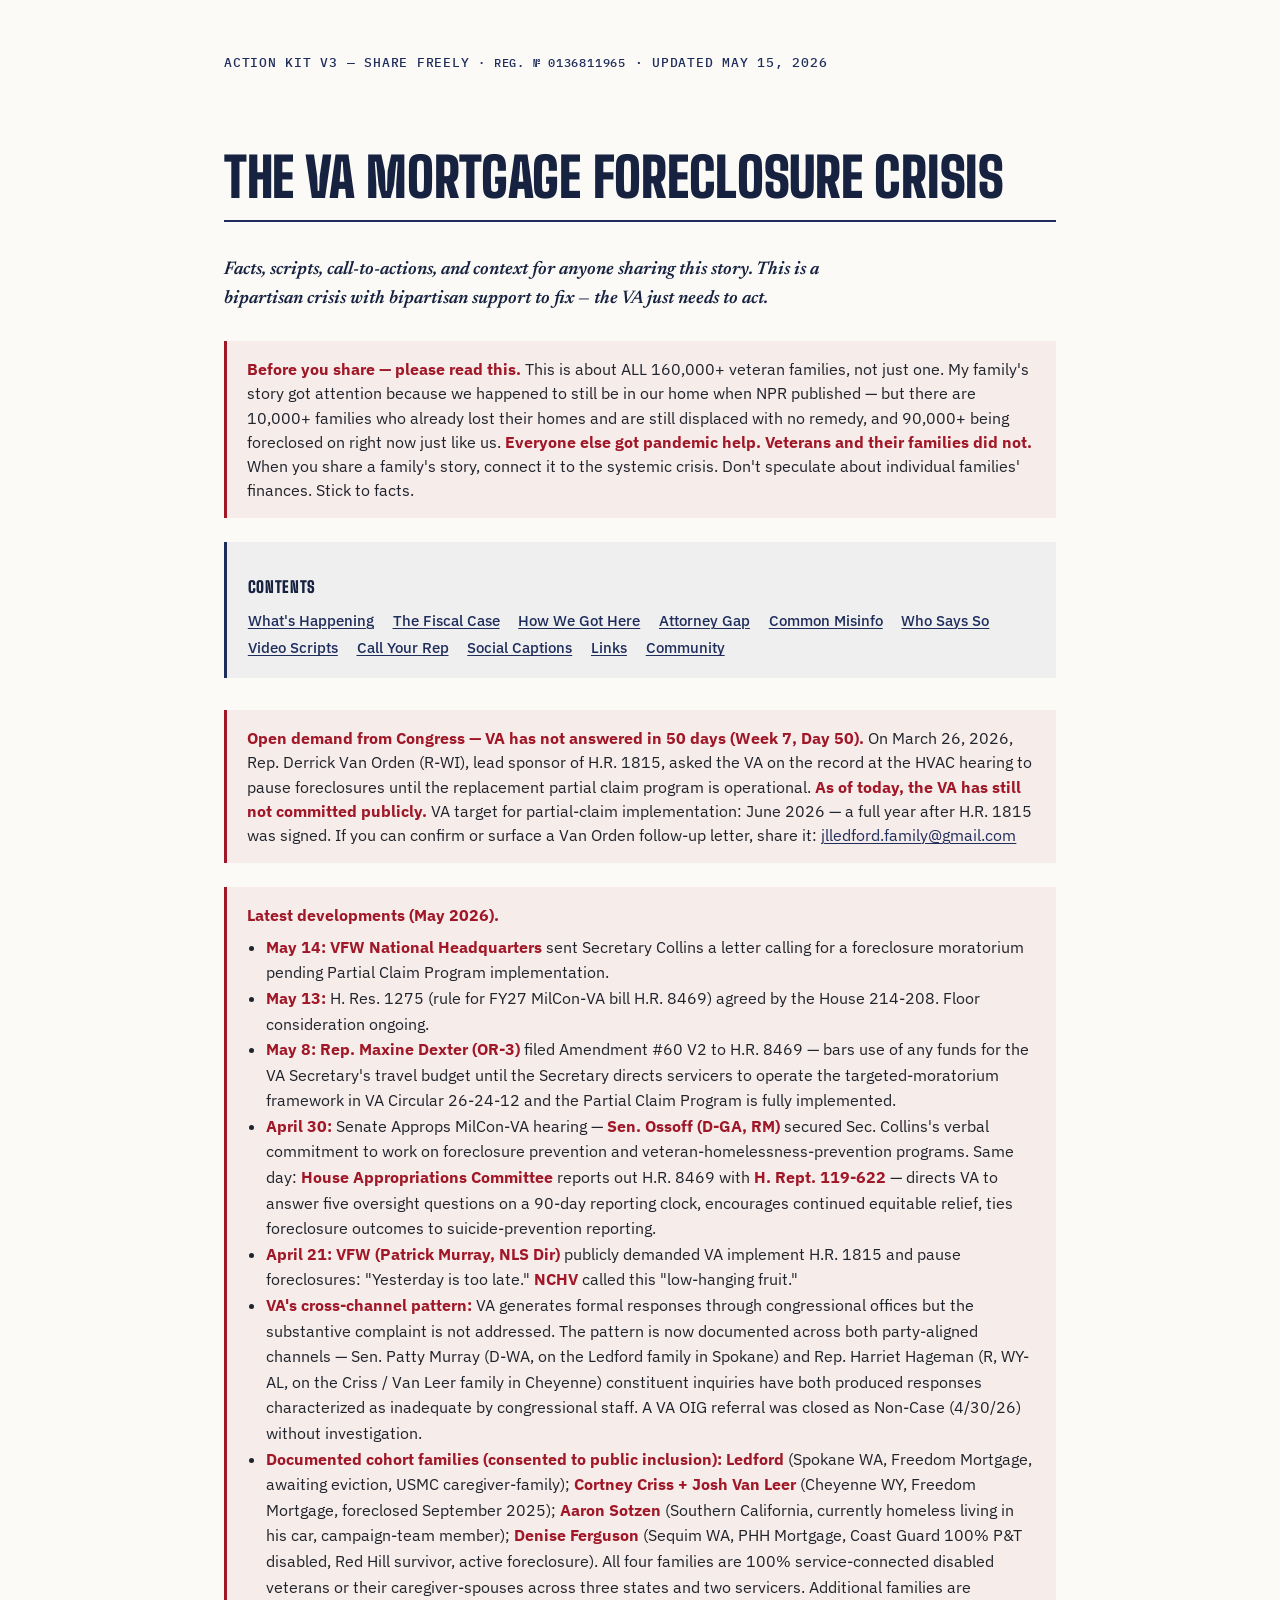
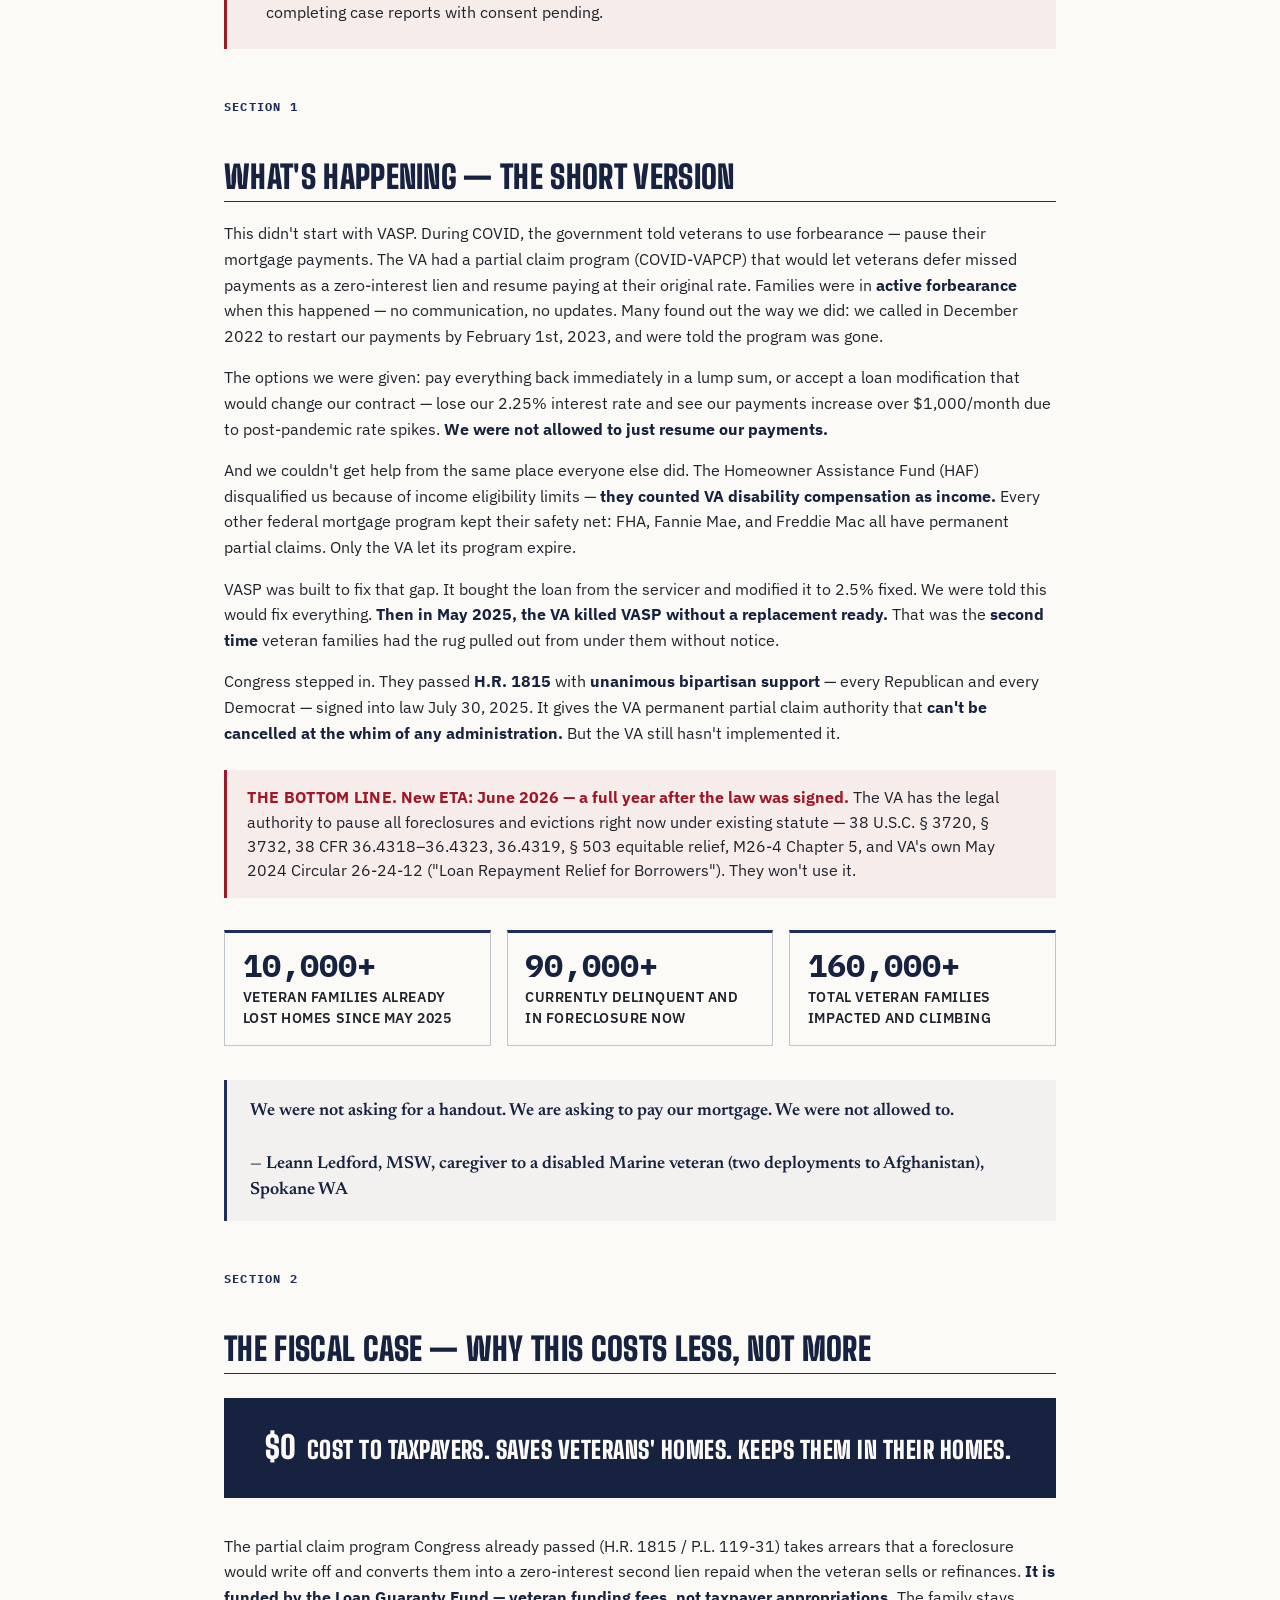
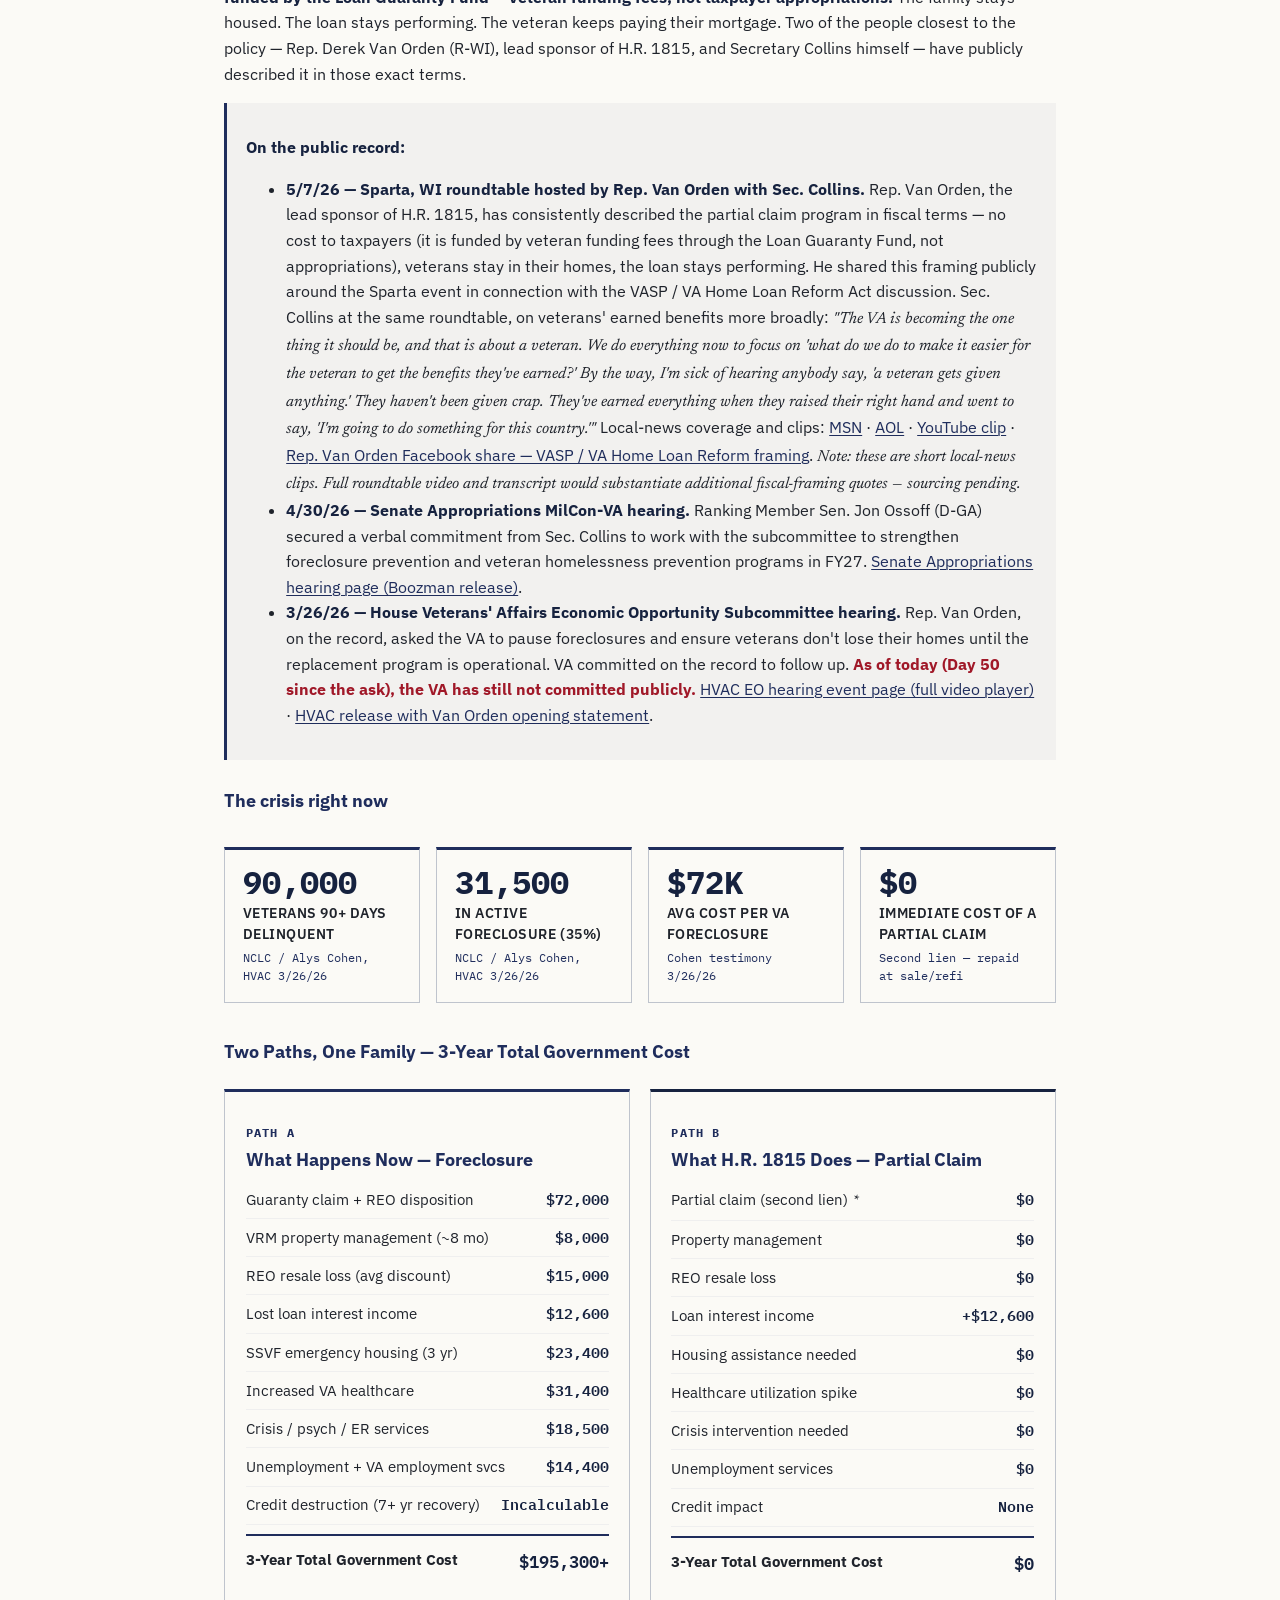
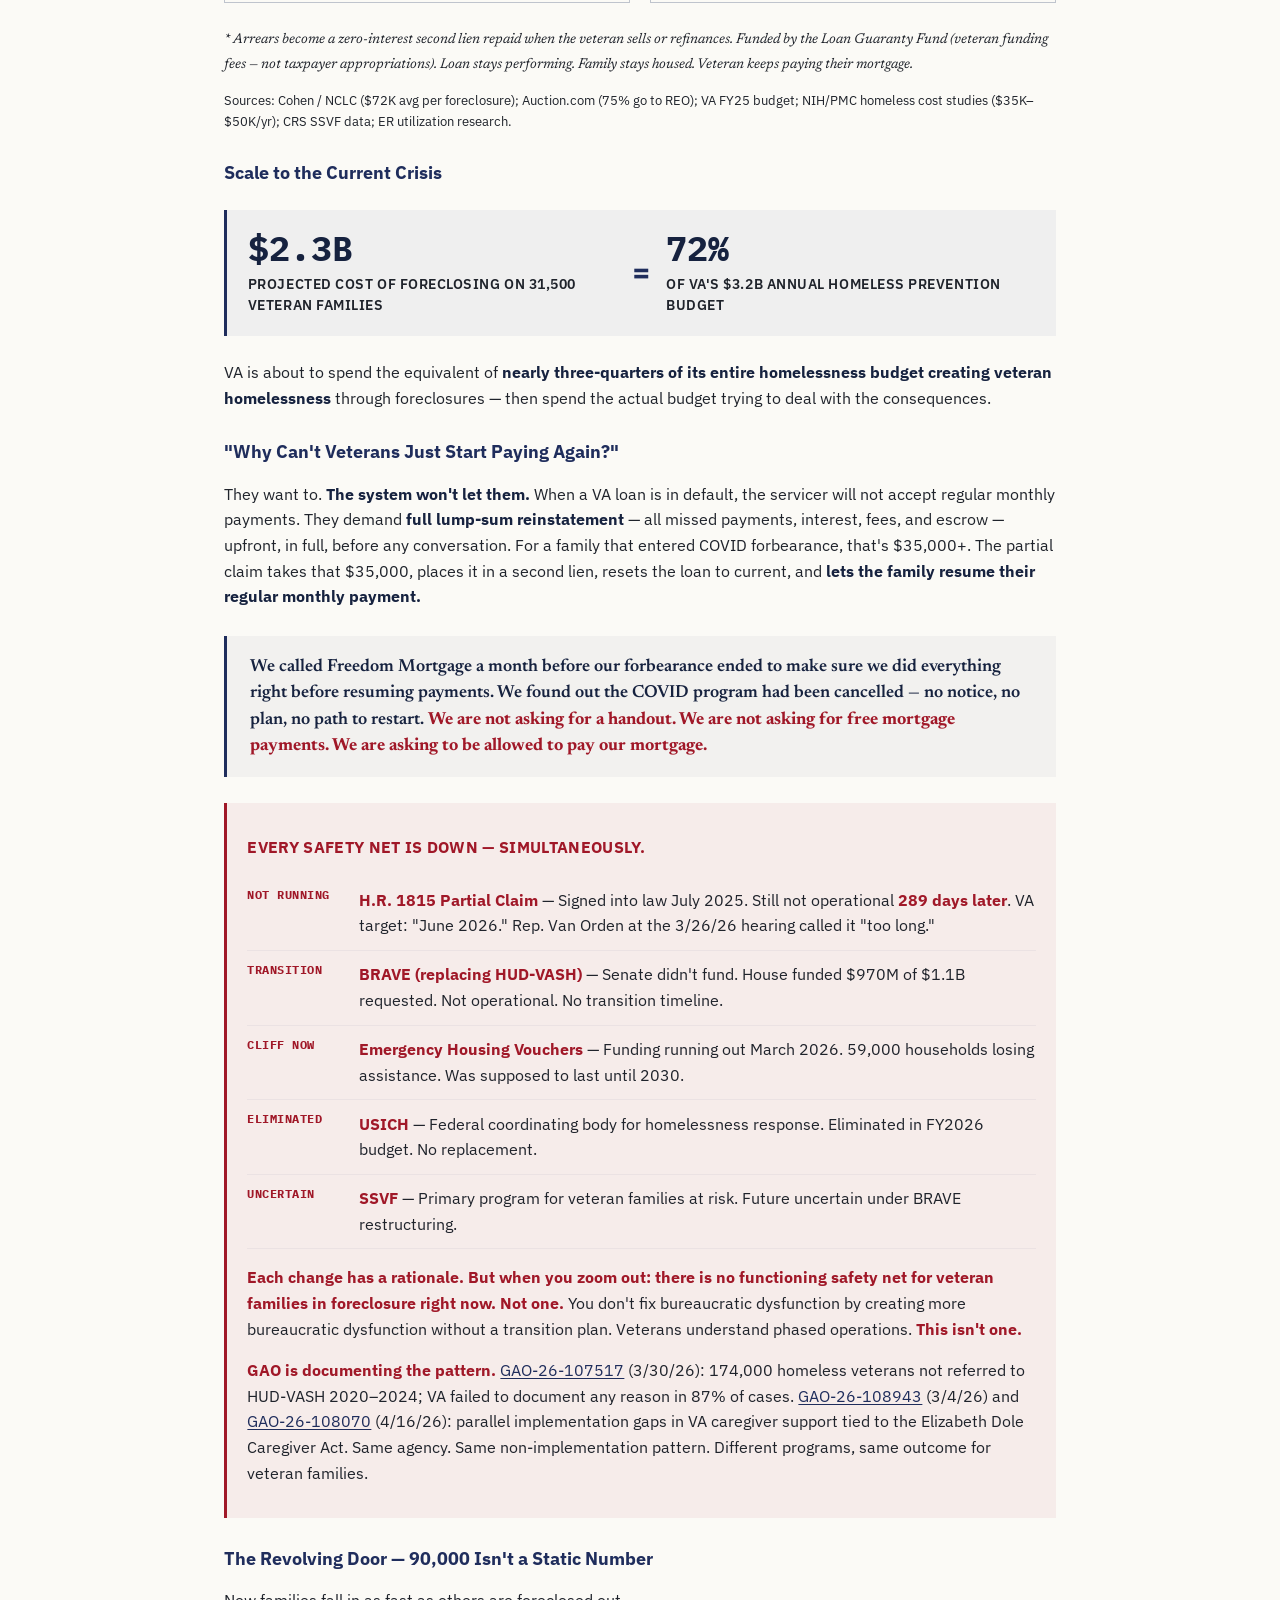
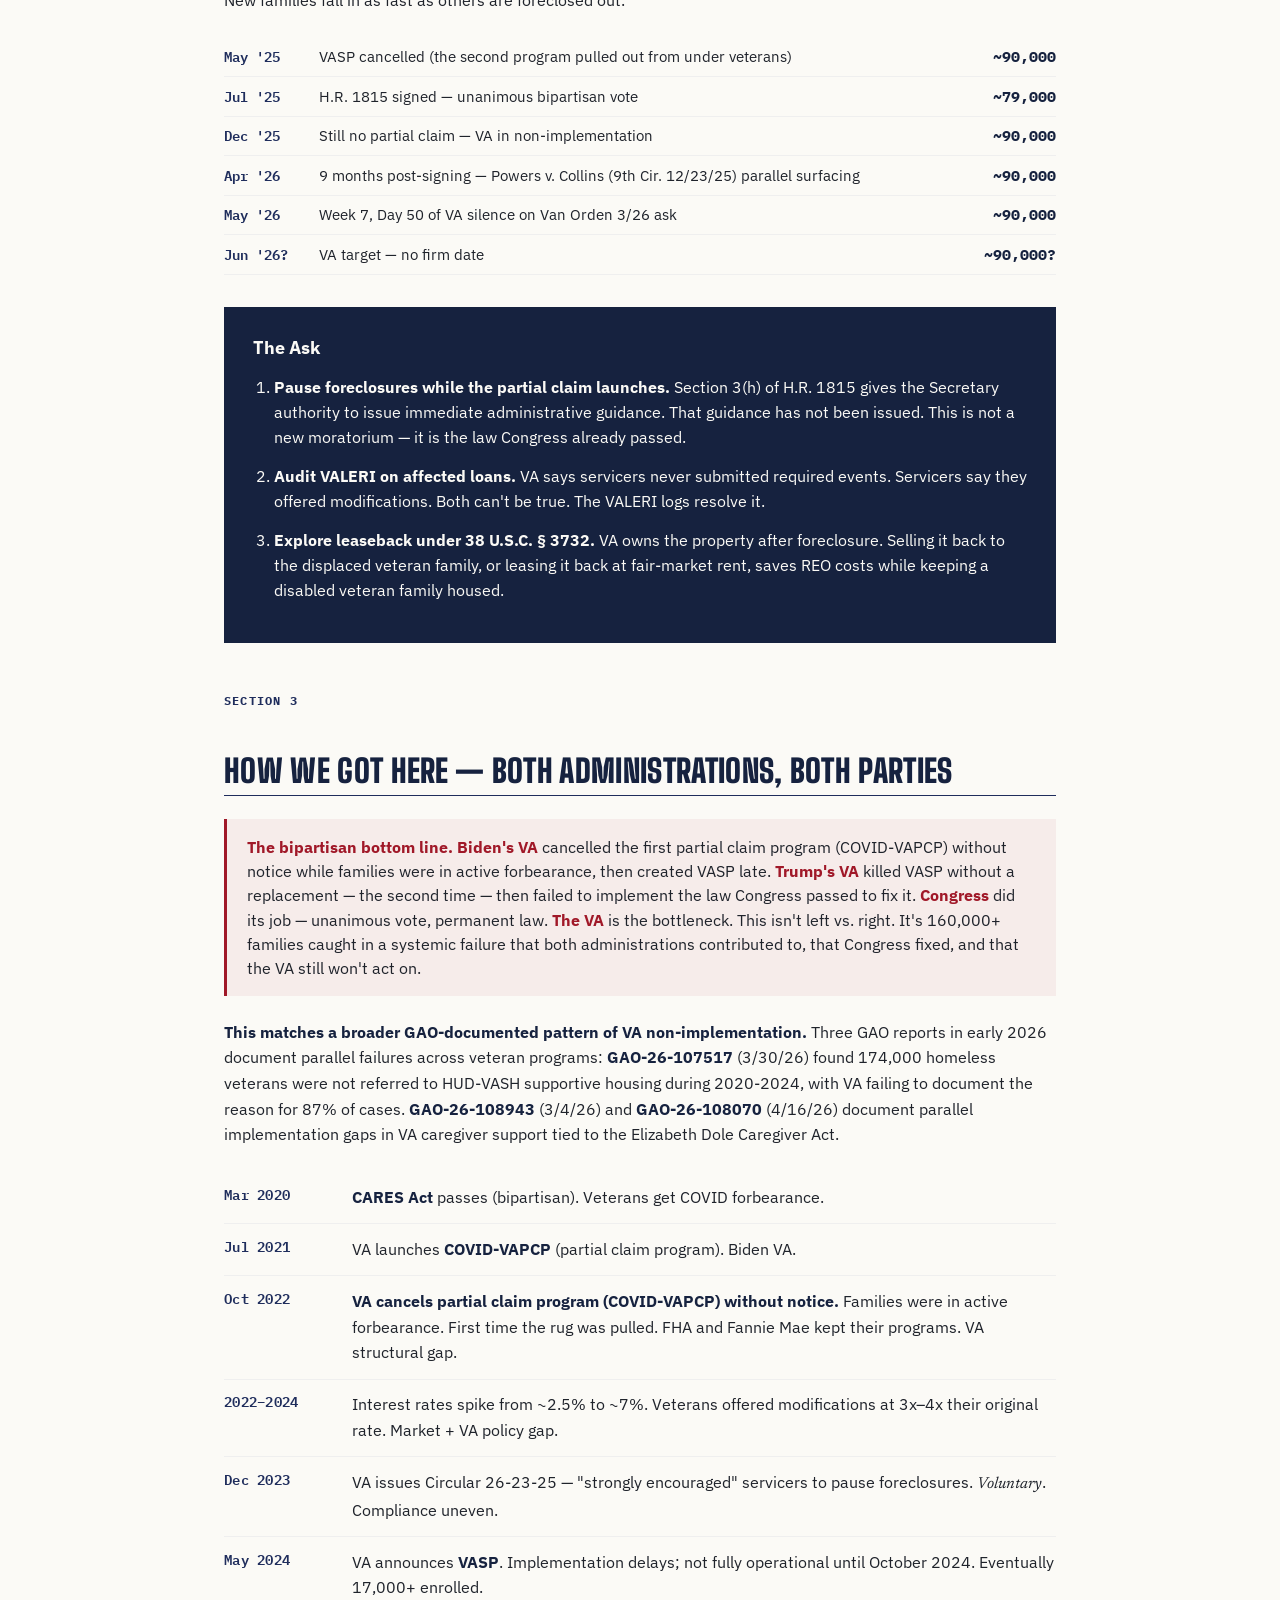
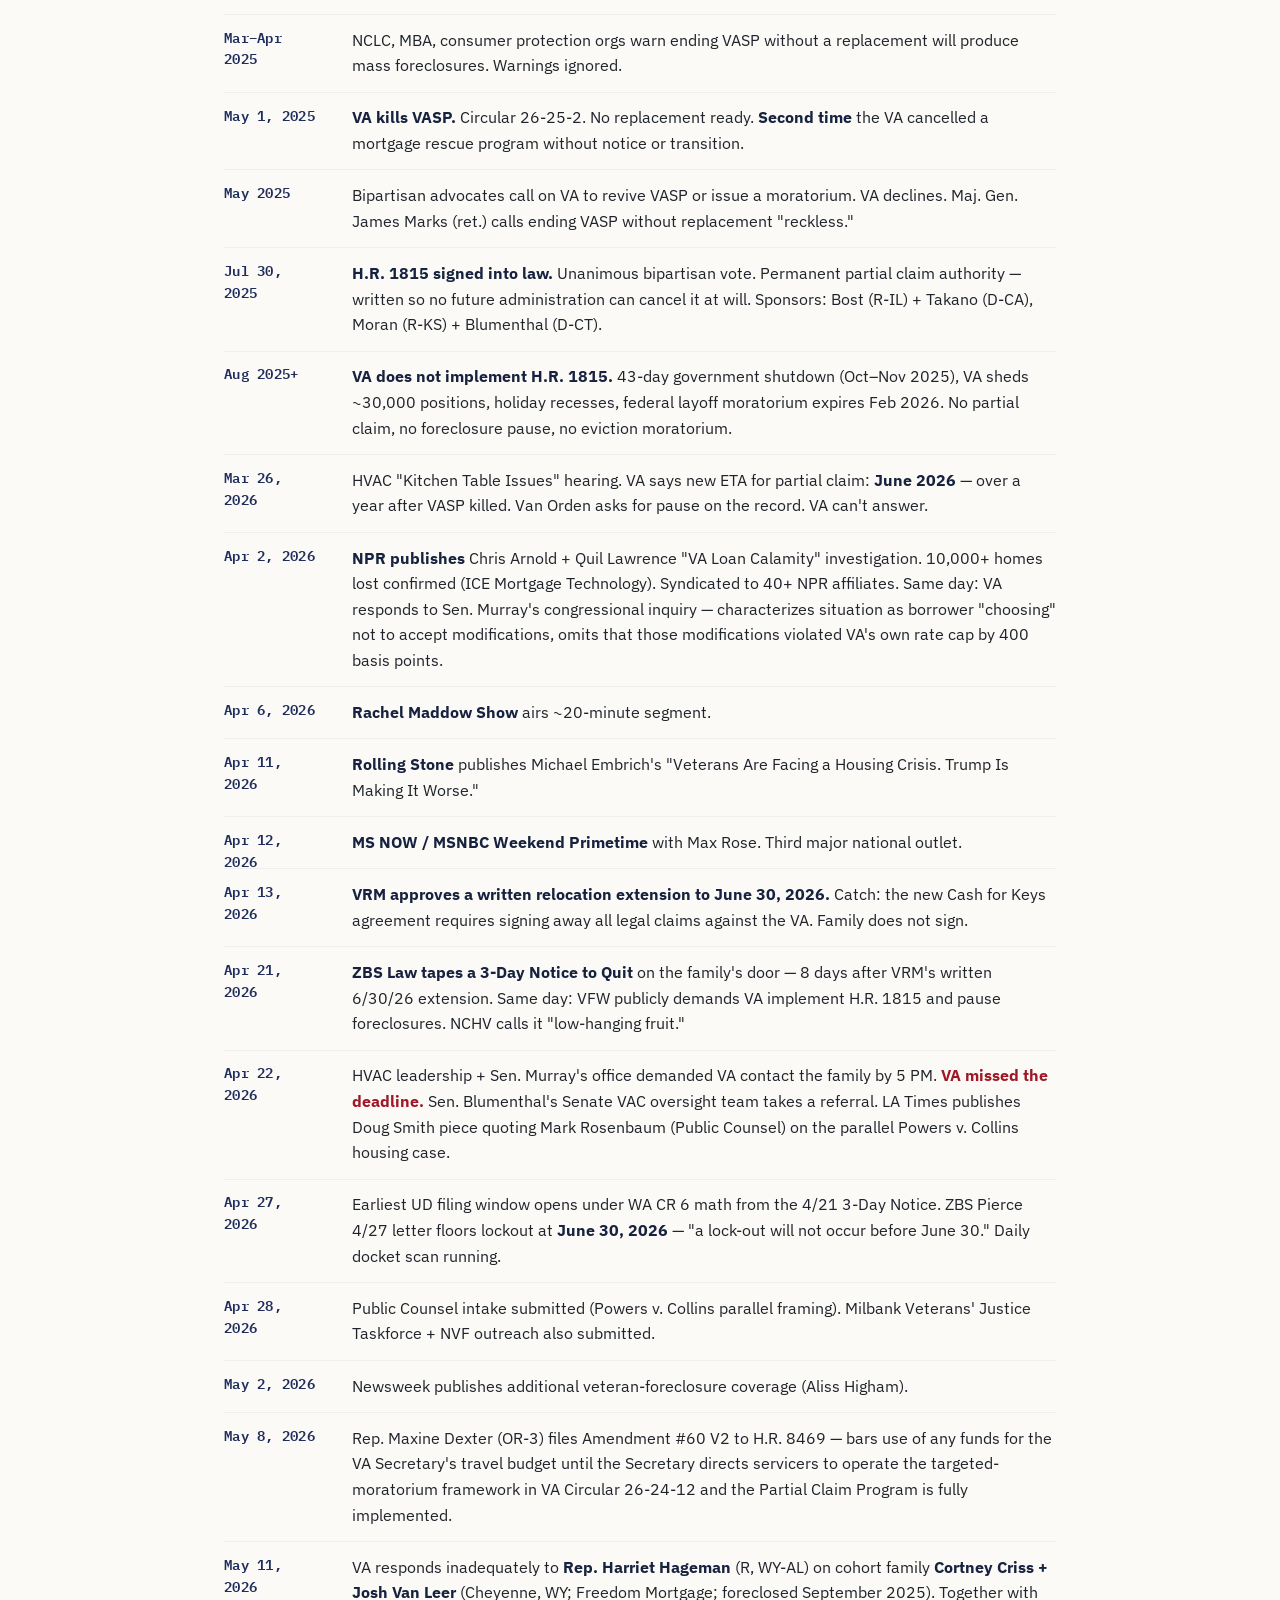
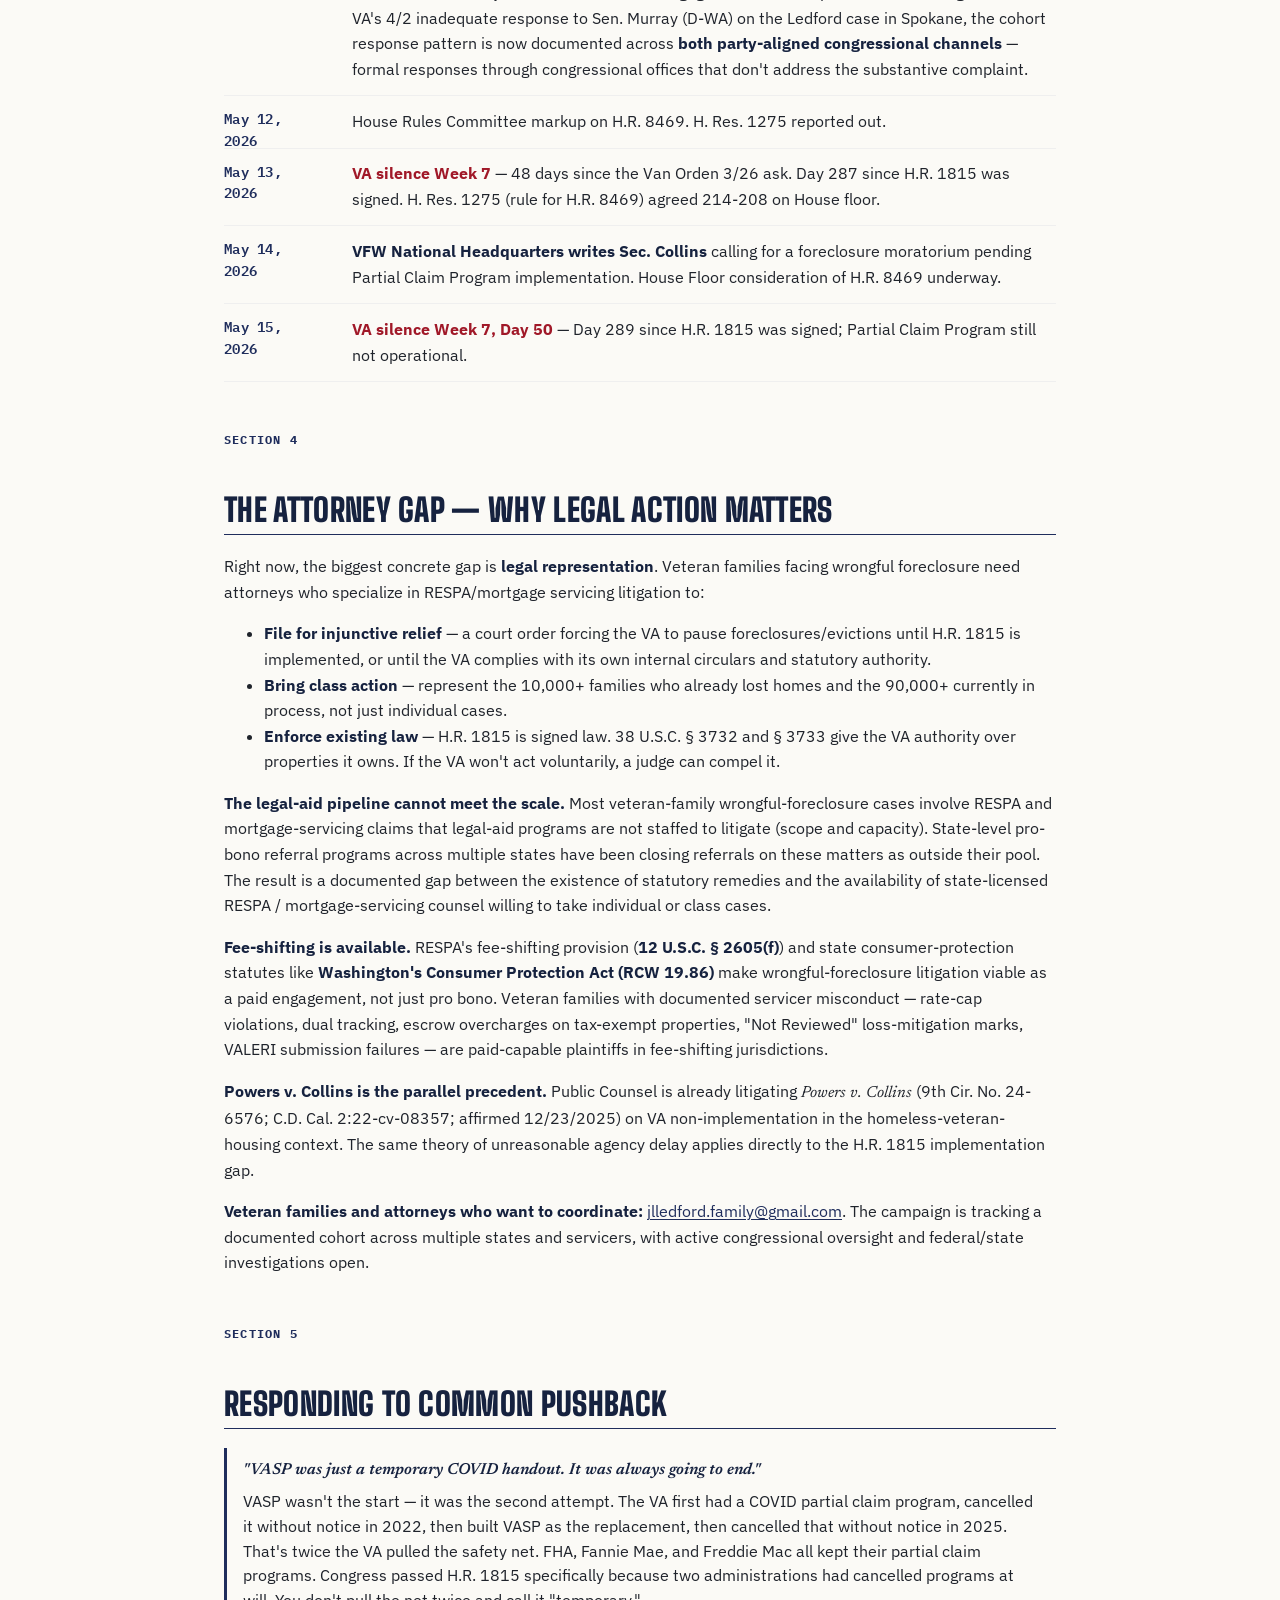
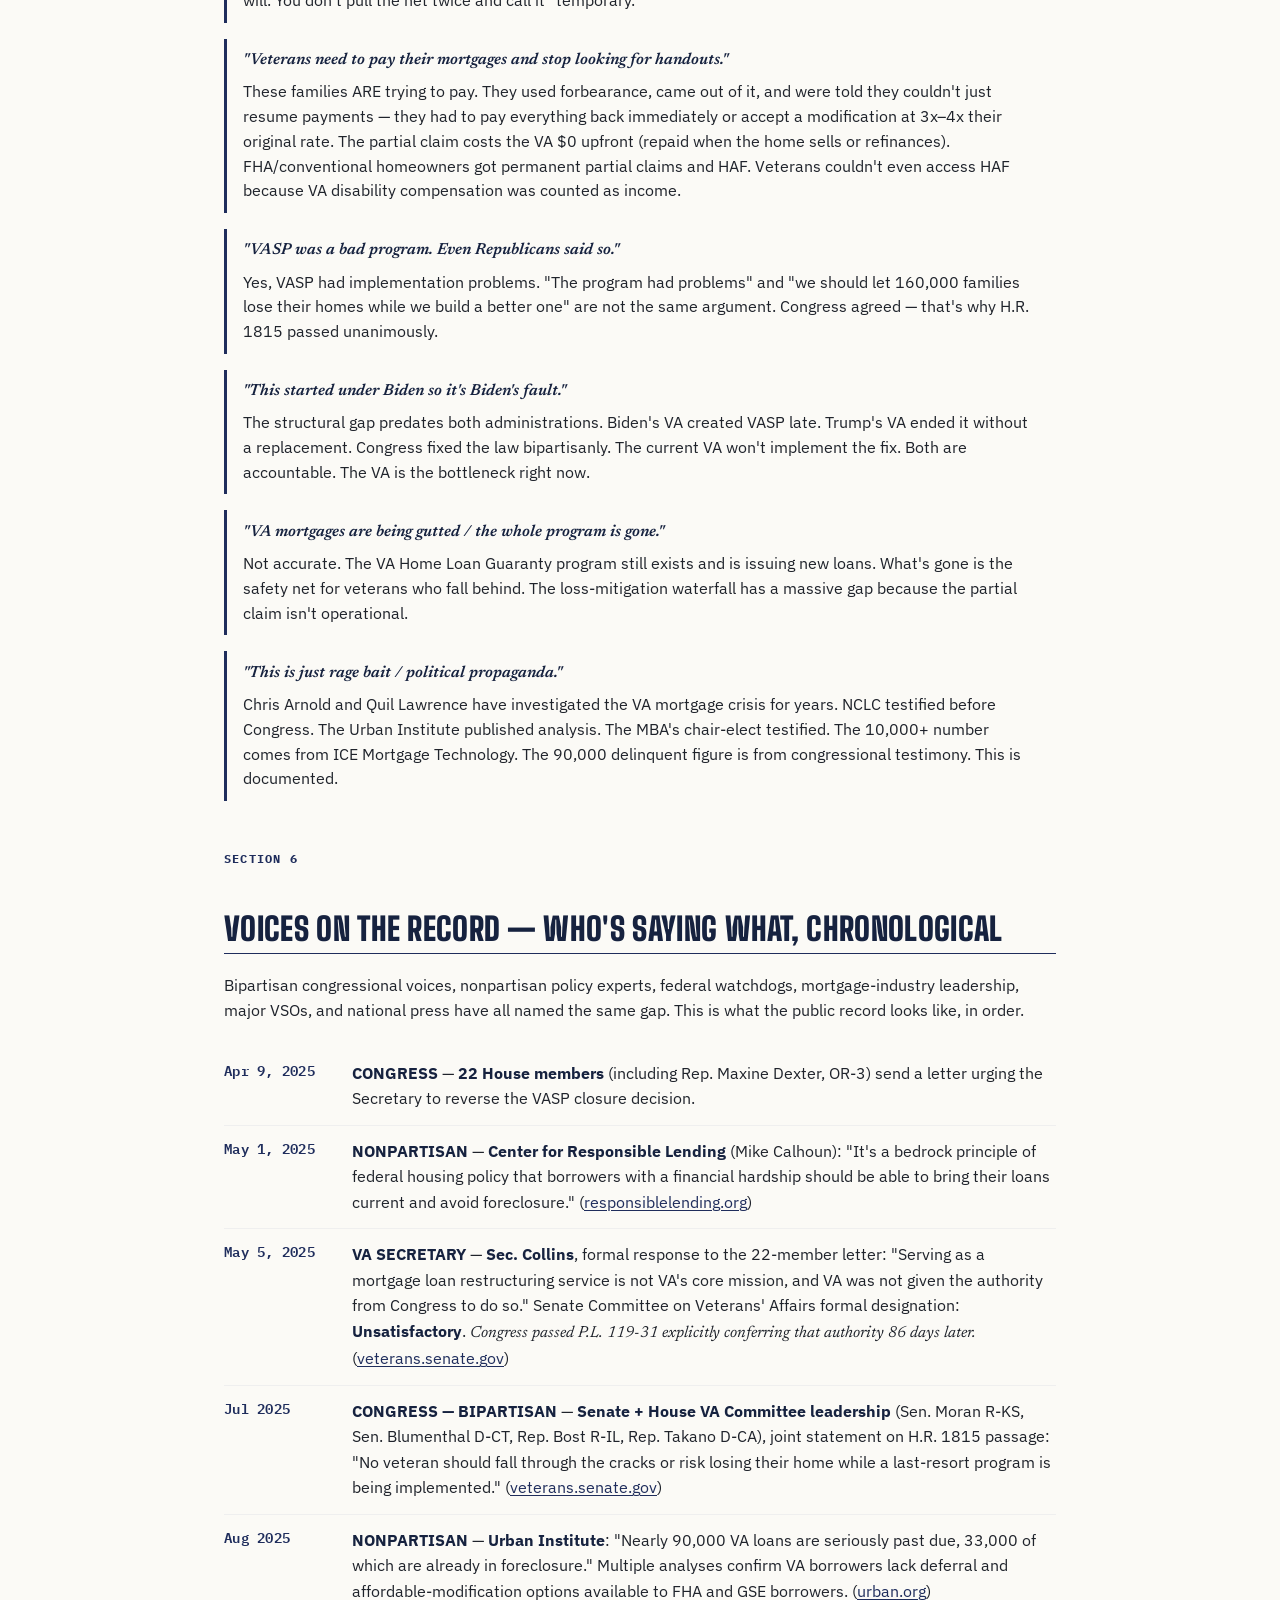
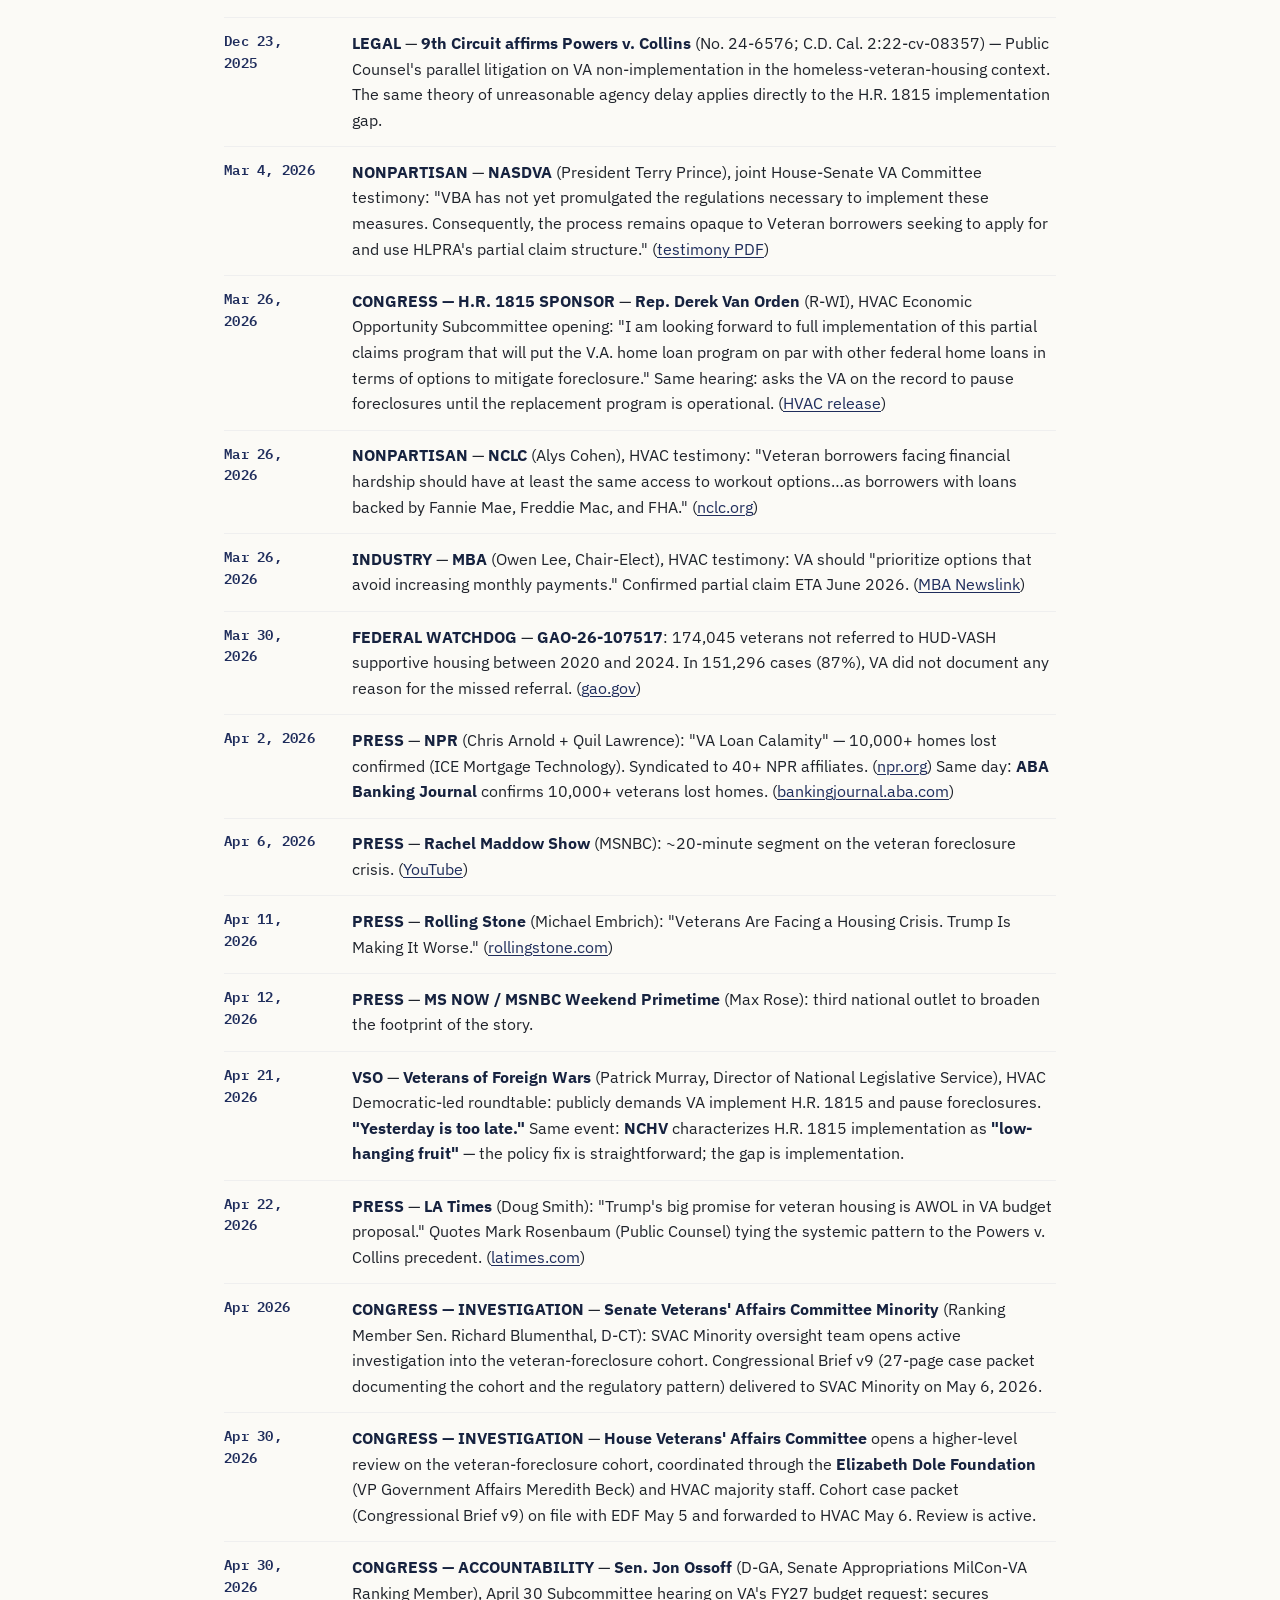
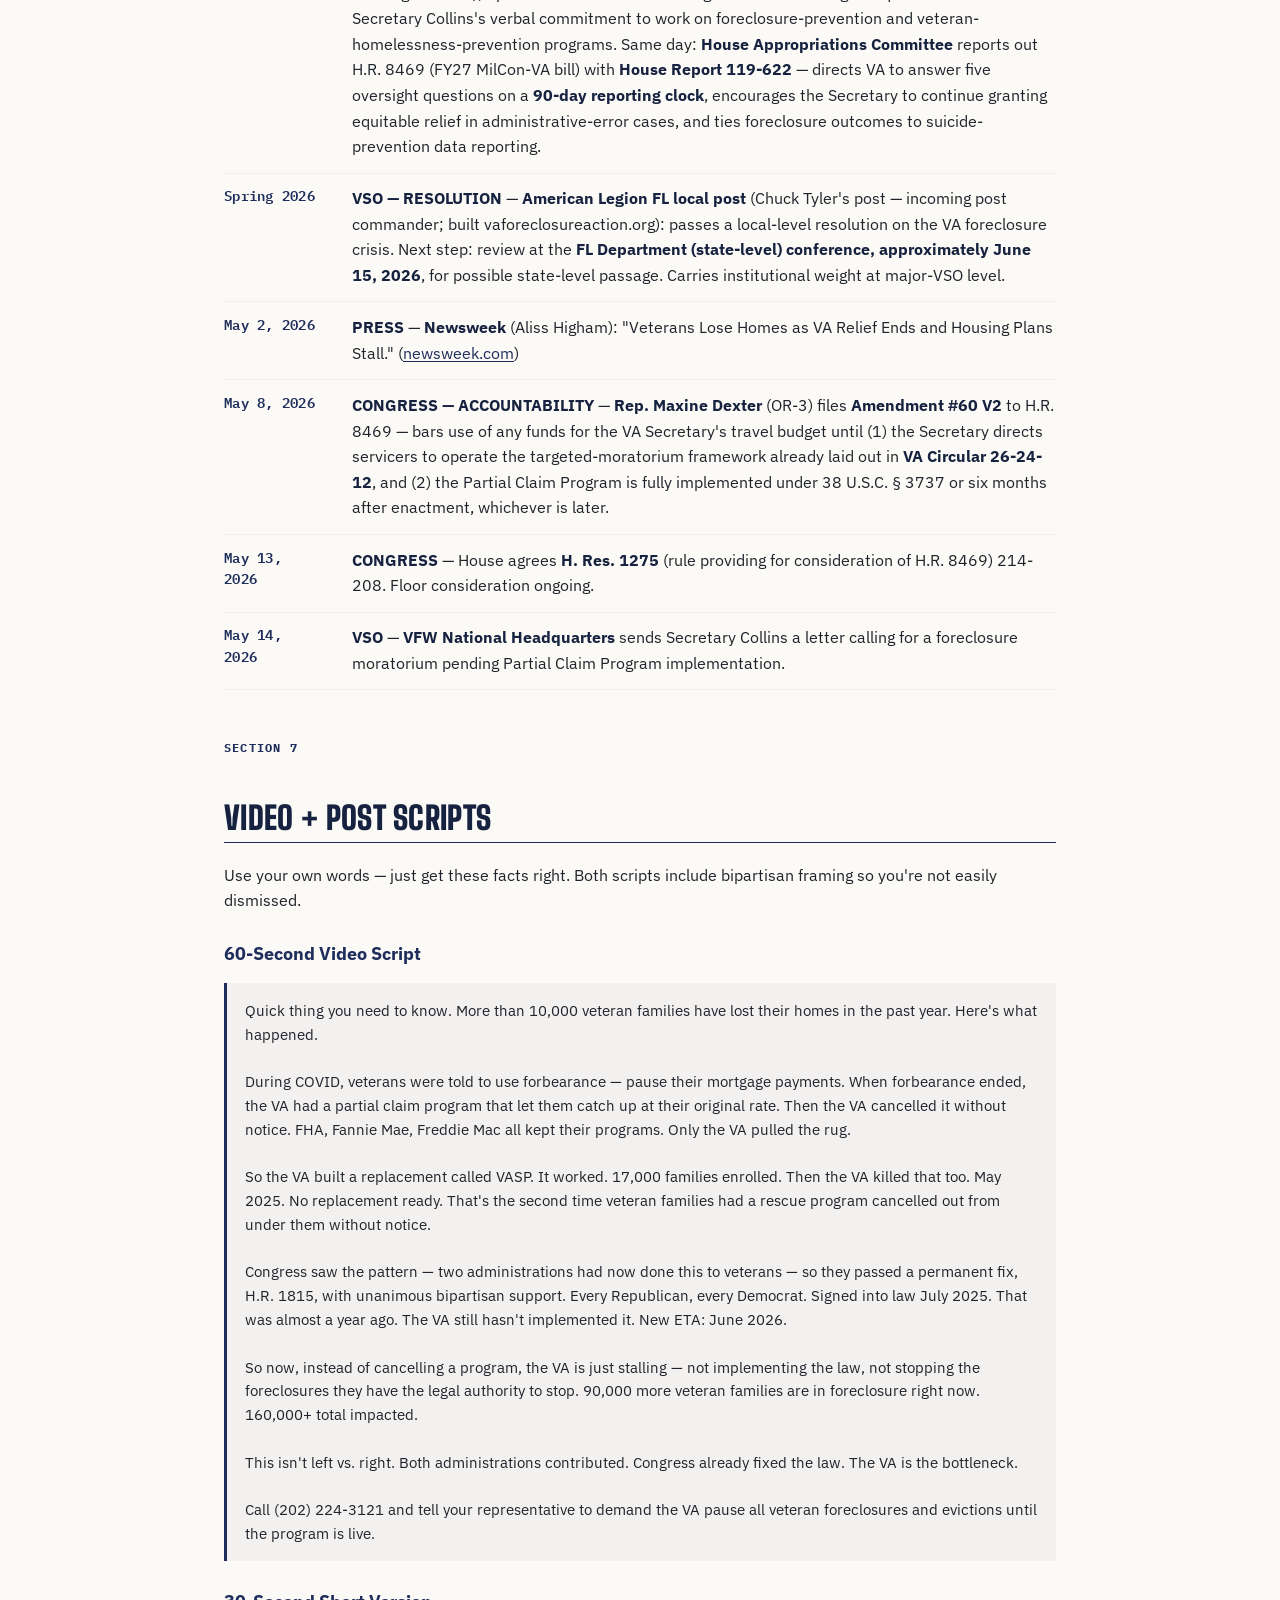
==== commit de8ef3c8: "Sparta WI 5/7 video callout: replace pending-URL placeholder with verified URLs (MSN, AOL, YouTube, " ====
--- a/index.html
+++ b/index.html
@@ -134,7 +134,7 @@
 <div class="video-callout">
 <p><strong>On the public record:</strong></p>
 <ul>
-<li><strong>5/7/26 — Sparta, WI roundtable.</strong> Rep. Van Orden and Sec. Collins, on camera at a hometown roundtable, describe the partial claim program as "no cost to taxpayers" while veterans "stay in their homes." <em>Video link: pending — request the recording from Rep. Van Orden's Sparta district office or the local Wisconsin coverage of the event.</em></li>
+<li><strong>5/7/26 — Sparta, WI roundtable hosted by Rep. Van Orden with Sec. Collins.</strong> Rep. Van Orden, the lead sponsor of H.R. 1815, has consistently described the partial claim program in fiscal terms — no cost to taxpayers (it is funded by veteran funding fees through the Loan Guaranty Fund, not appropriations), veterans stay in their homes, the loan stays performing. He shared this framing publicly around the Sparta event in connection with the VASP / VA Home Loan Reform Act discussion. Sec. Collins at the same roundtable, on veterans' earned benefits more broadly: <em>"The VA is becoming the one thing it should be, and that is about a veteran. We do everything now to focus on 'what do we do to make it easier for the veteran to get the benefits they've earned?' By the way, I'm sick of hearing anybody say, 'a veteran gets given anything.' They haven't been given crap. They've earned everything when they raised their right hand and went to say, 'I'm going to do something for this country.'"</em> Local-news coverage and clips: <a href="https://www.msn.com/en-us/politics/government/rep-van-orden-discusses-veterans-and-va-challenges-at-roundtable/ar-AA22DeJG">MSN</a> · <a href="https://www.aol.com/news/veterans-issues-center-stage-roundtable-153555111.html">AOL</a> · <a href="https://www.youtube.com/watch?v=vPP-LzMIpLM">YouTube clip</a> · <a href="https://www.facebook.com/share/v/1Fznu4iECt/">Rep. Van Orden Facebook share — VASP / VA Home Loan Reform framing</a>. <em>Note: these are short local-news clips. Full roundtable video and transcript would substantiate additional fiscal-framing quotes — sourcing pending.</em></li>
 <li><strong>4/30/26 — Senate Appropriations MilCon-VA hearing.</strong> Ranking Member Sen. Jon Ossoff (D-GA) secured a verbal commitment from Sec. Collins to work with the subcommittee to strengthen foreclosure prevention and veteran homelessness prevention programs in FY27. <a href="https://www.boozman.senate.gov/public/index.cfm/2026/4/boozman-holds-hearing-examining-fy27-budget-request-for-department-of-veterans-affairs">Senate Appropriations hearing page (Boozman release)</a>.</li>
 <li><strong>3/26/26 — House Veterans' Affairs Economic Opportunity Subcommittee hearing.</strong> Rep. Van Orden, on the record, asked the VA to pause foreclosures and ensure veterans don't lose their homes until the replacement program is operational. VA committed on the record to follow up. <span class="harm-flag">As of today (Day 50 since the ask), the VA has still not committed publicly.</span> <a href="https://veterans.house.gov/calendar/eventsingle.aspx?EventID=7881">HVAC EO hearing event page (full video player)</a> · <a href="https://veterans.house.gov/news/documentsingle.aspx?DocumentID=7885">HVAC release with Van Orden opening statement</a>.</li>
 </ul>
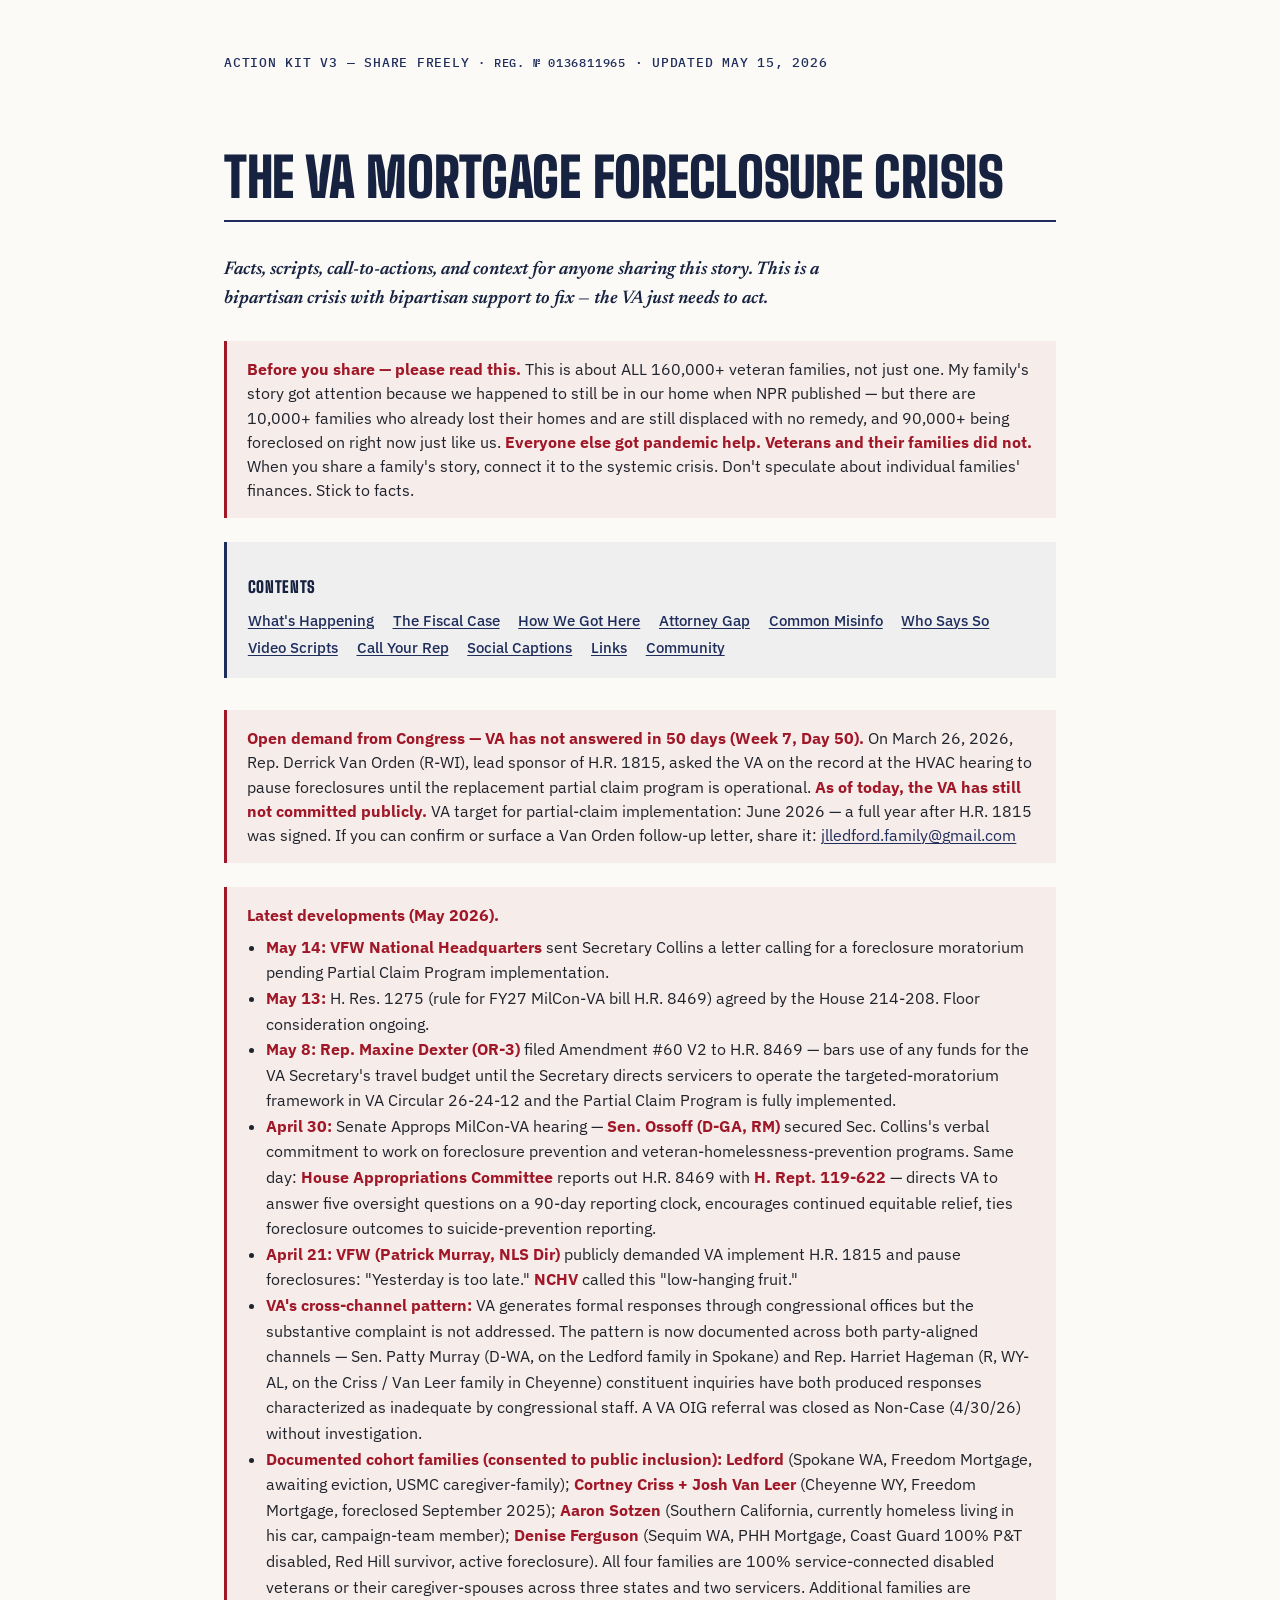
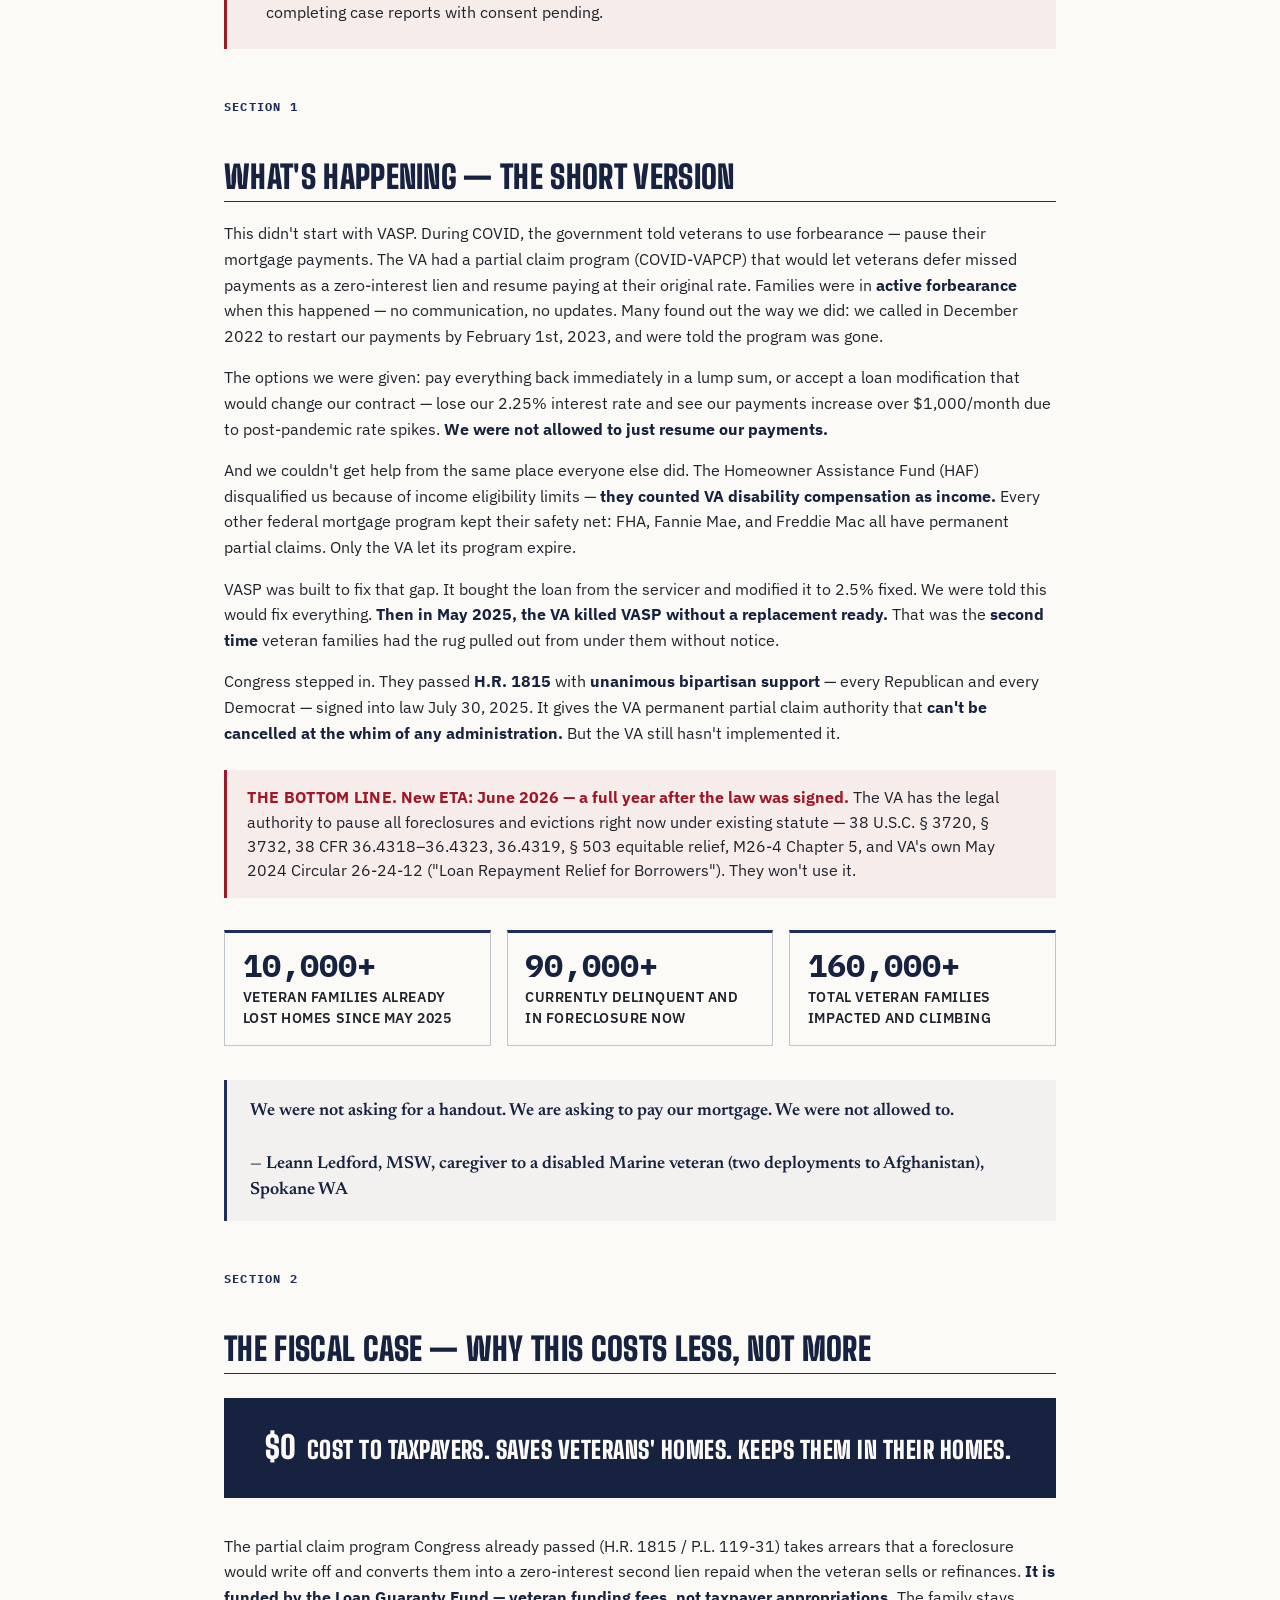
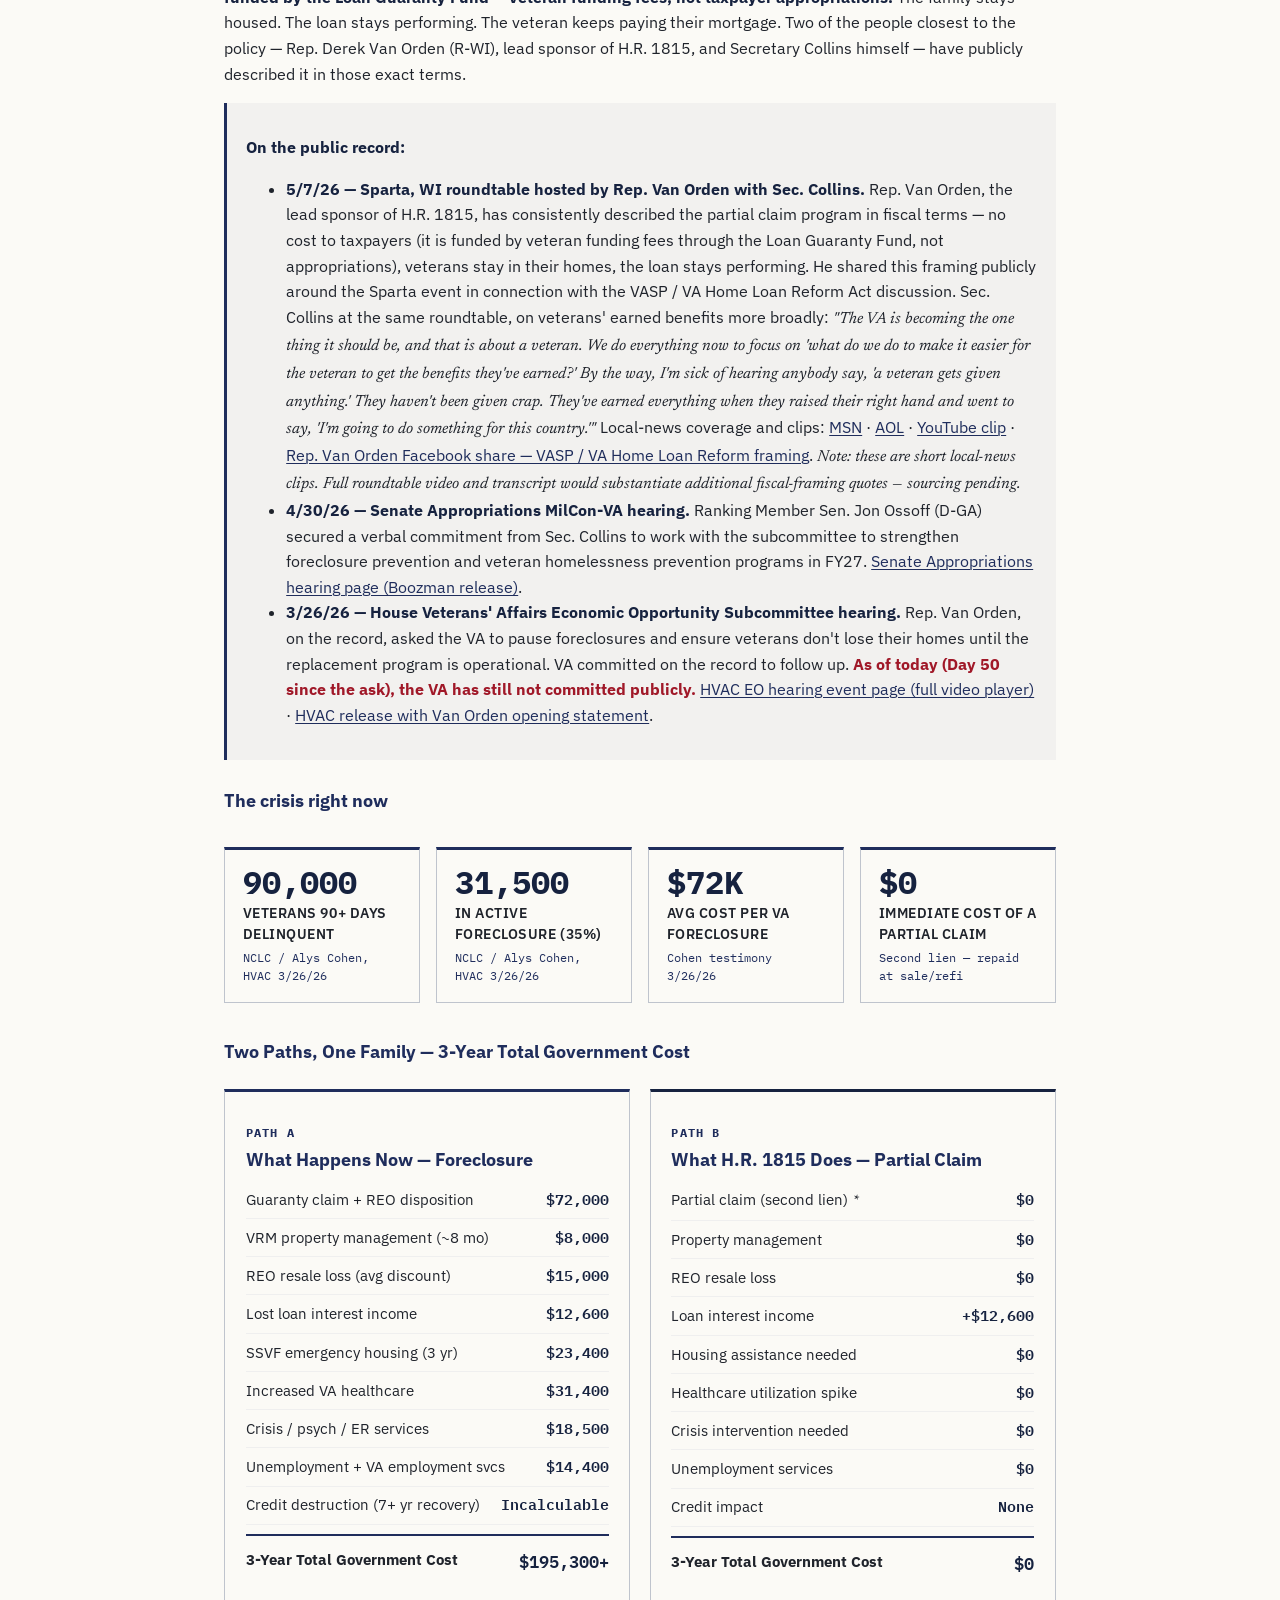
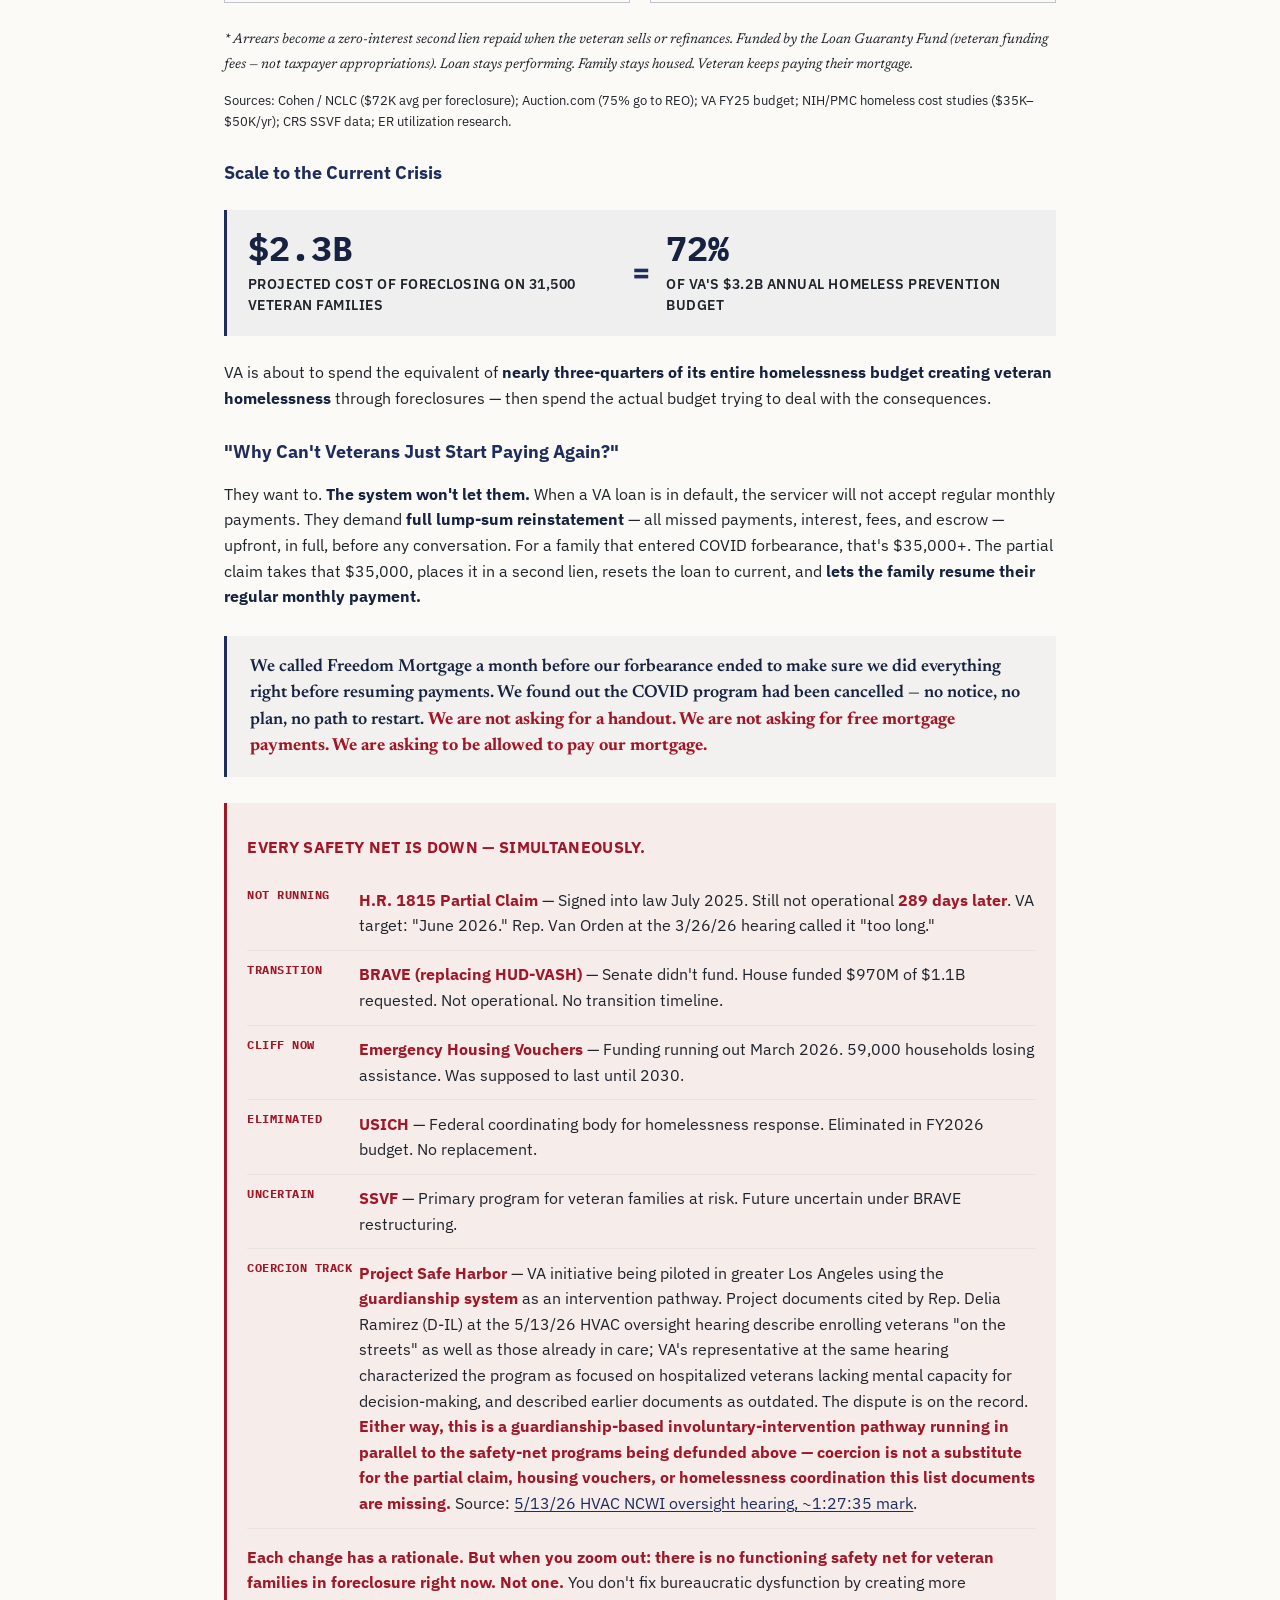
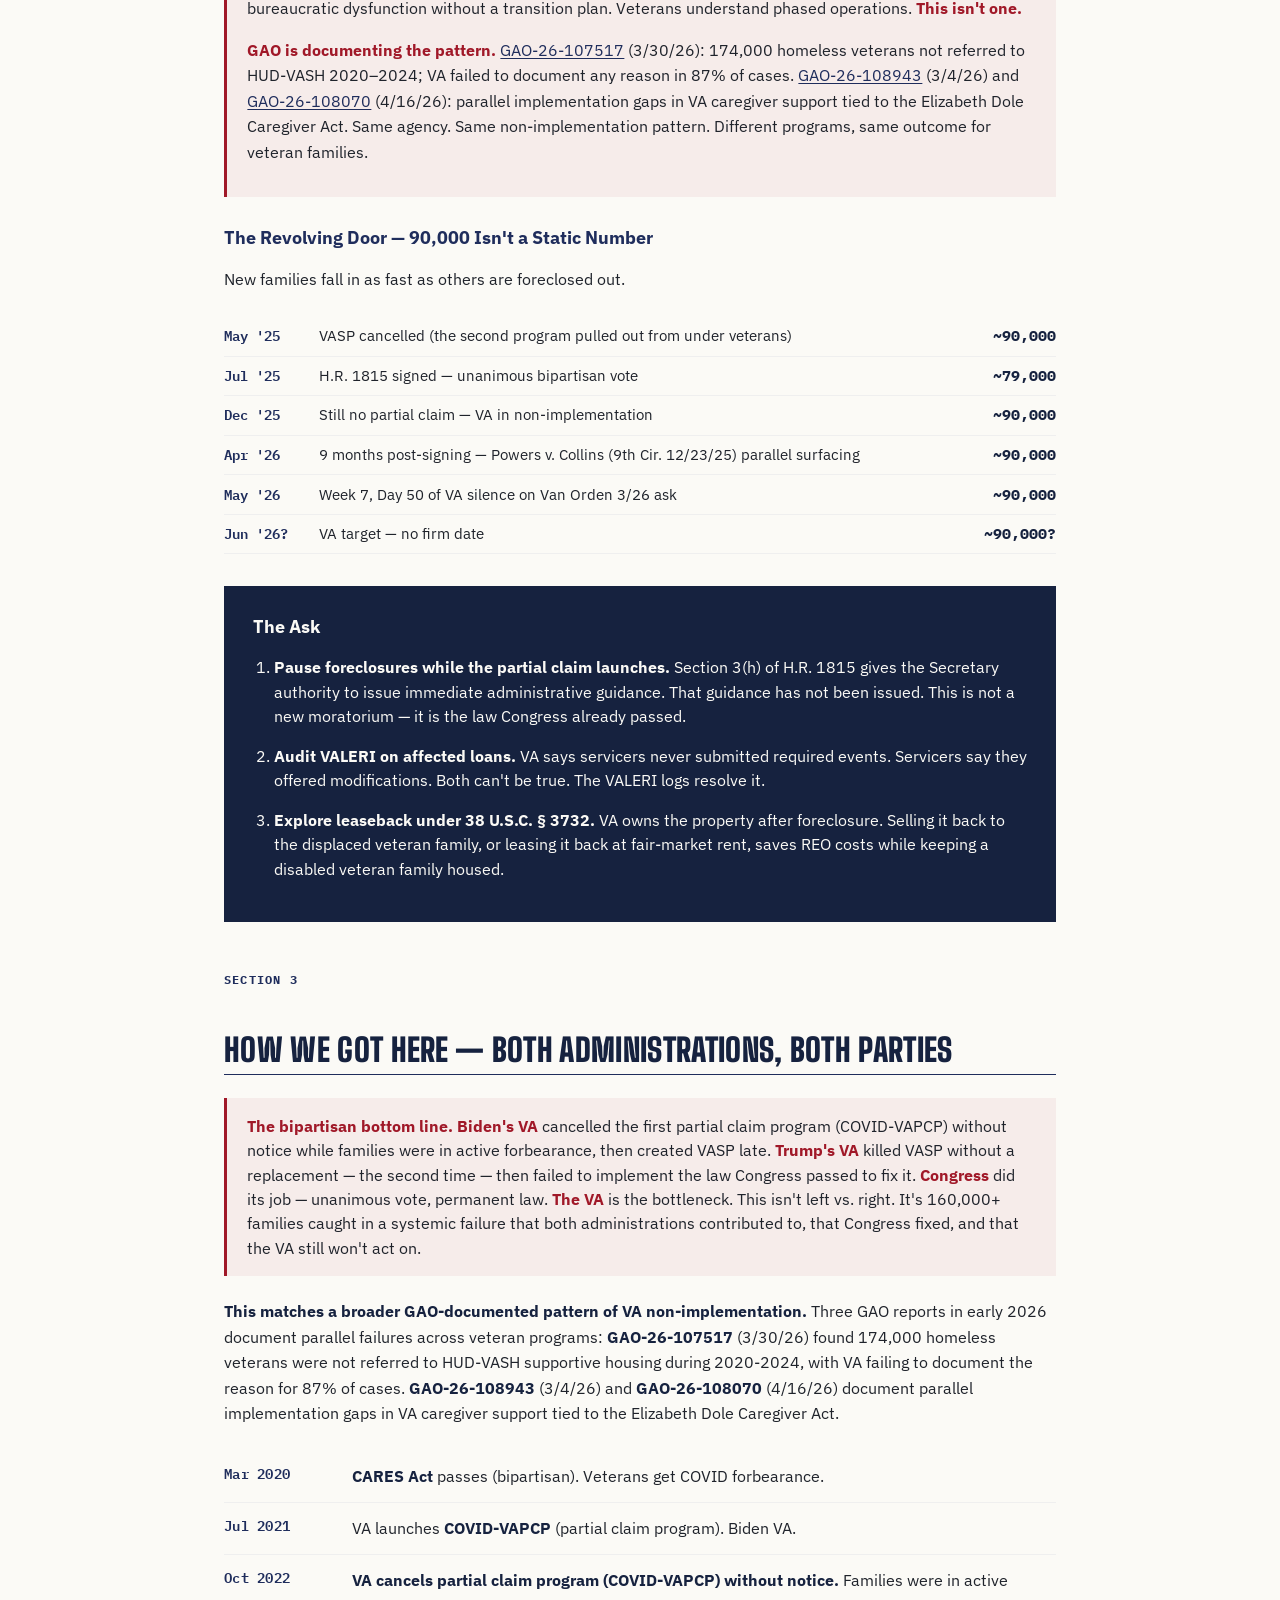
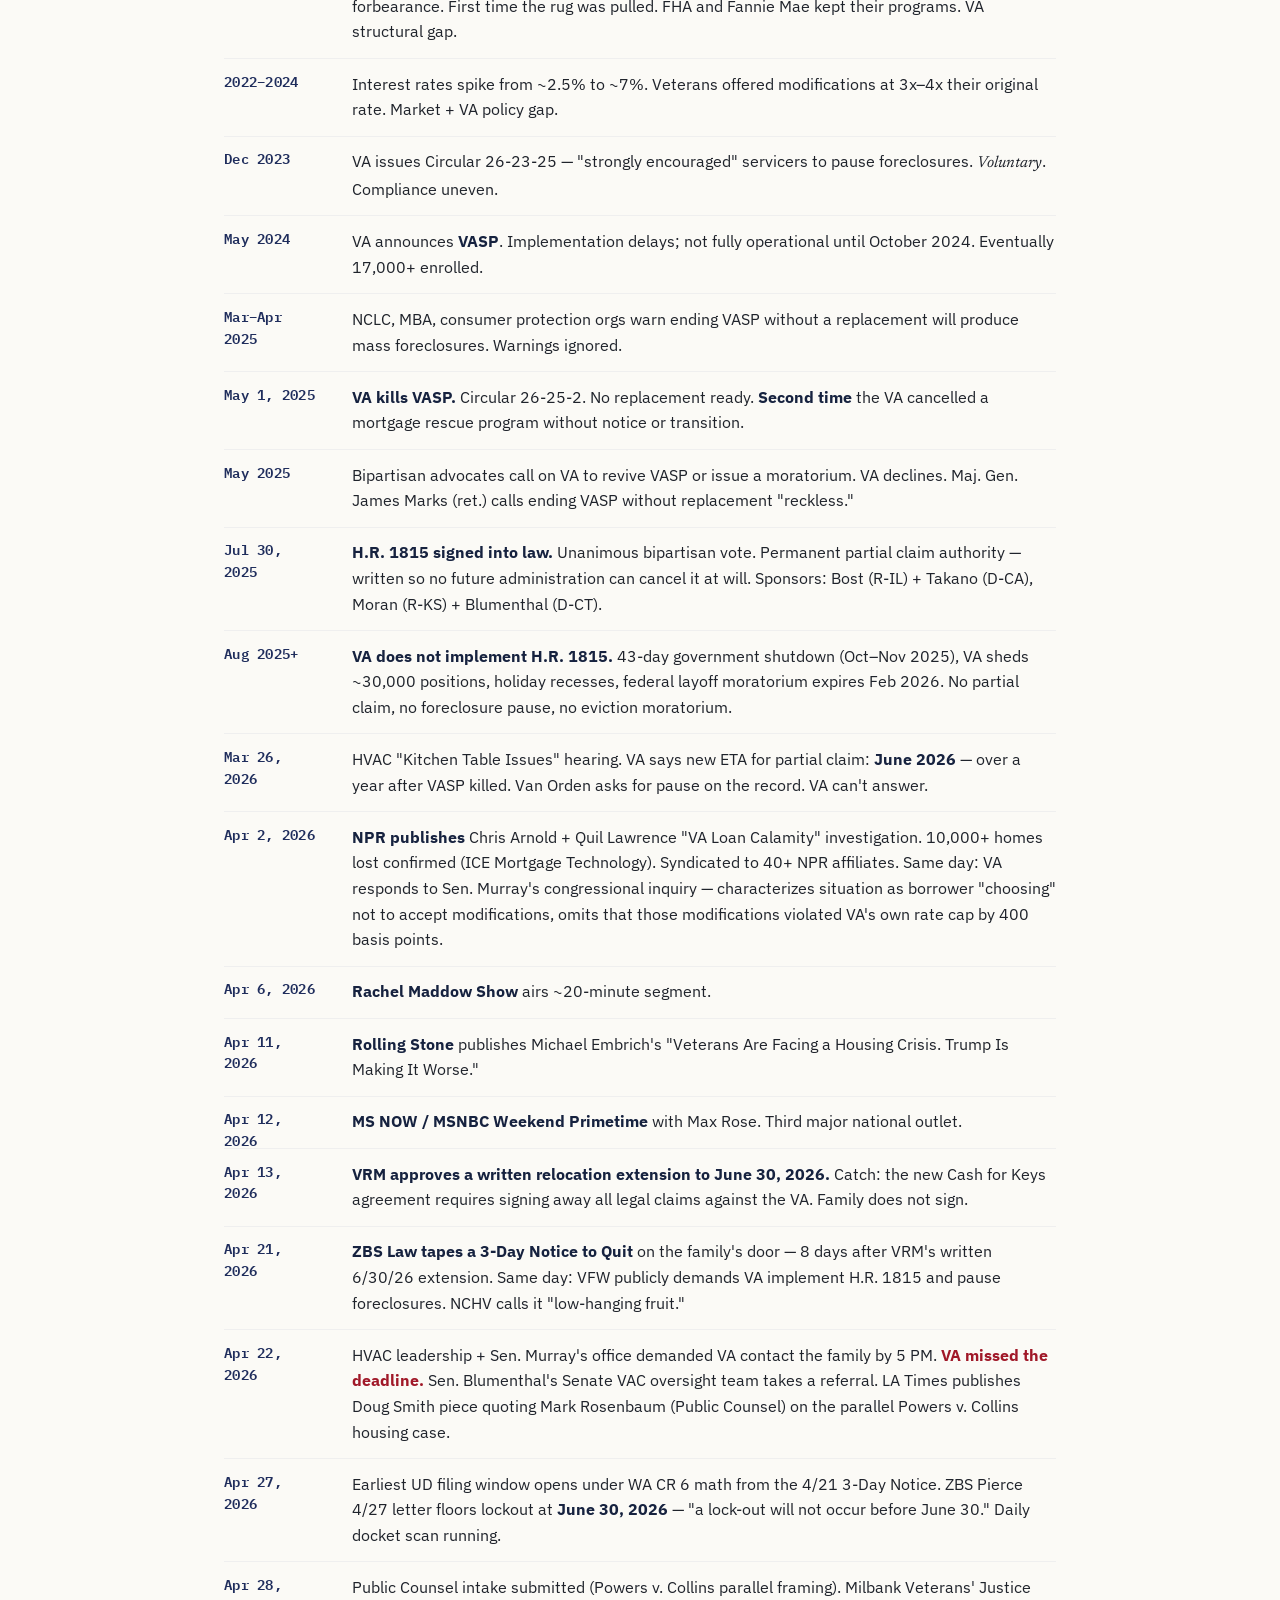
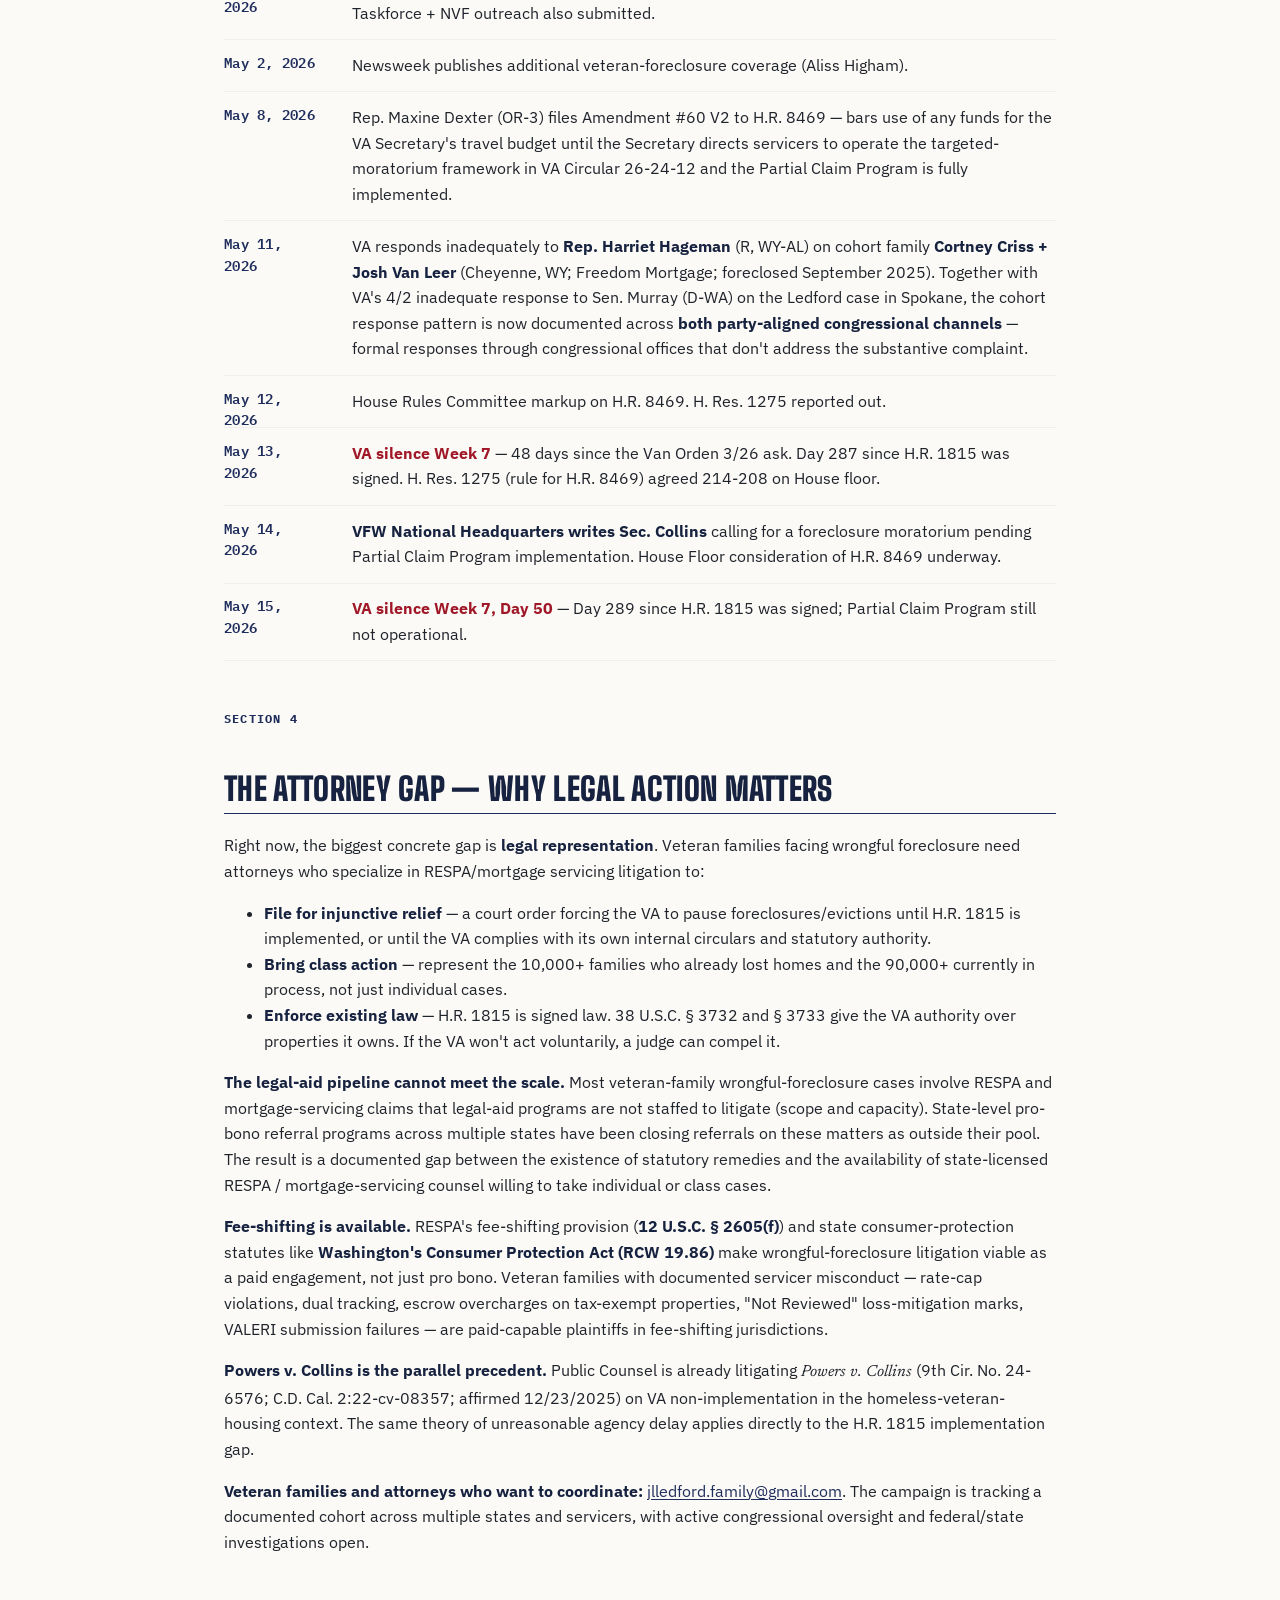
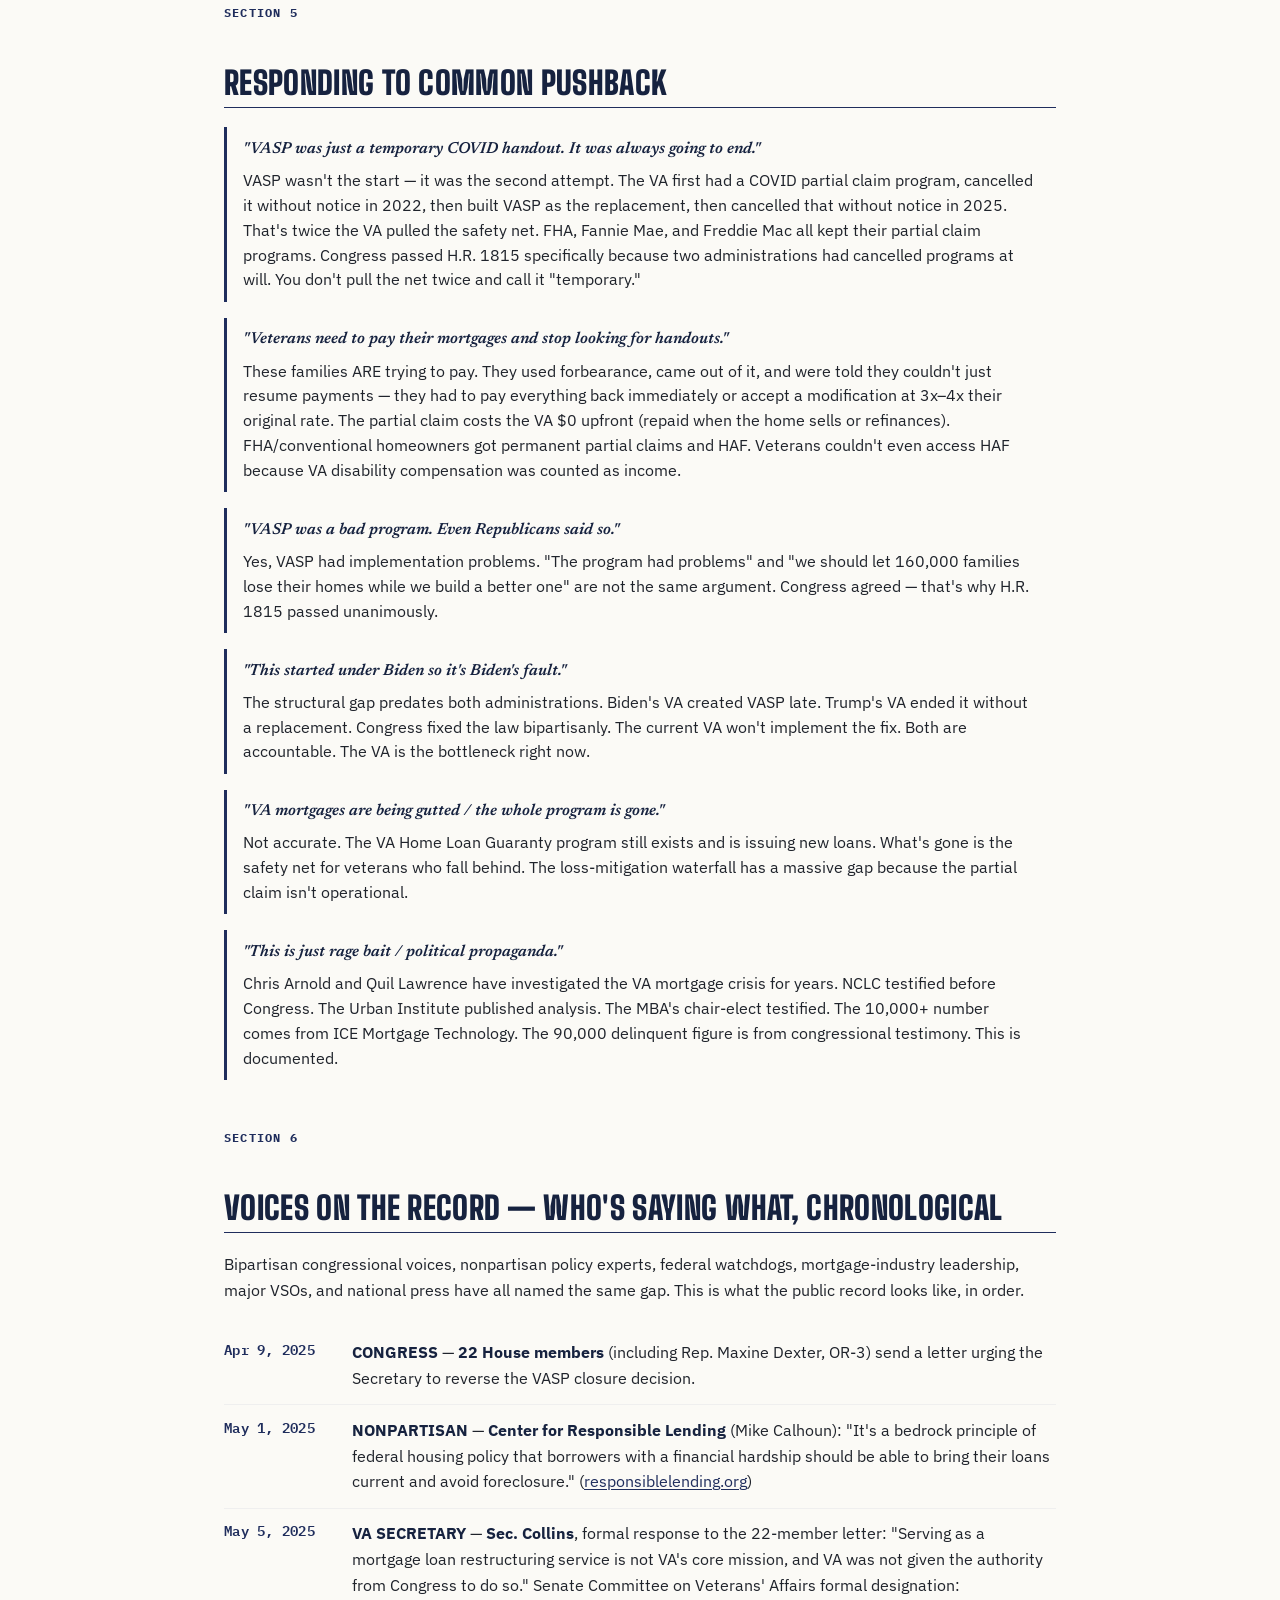
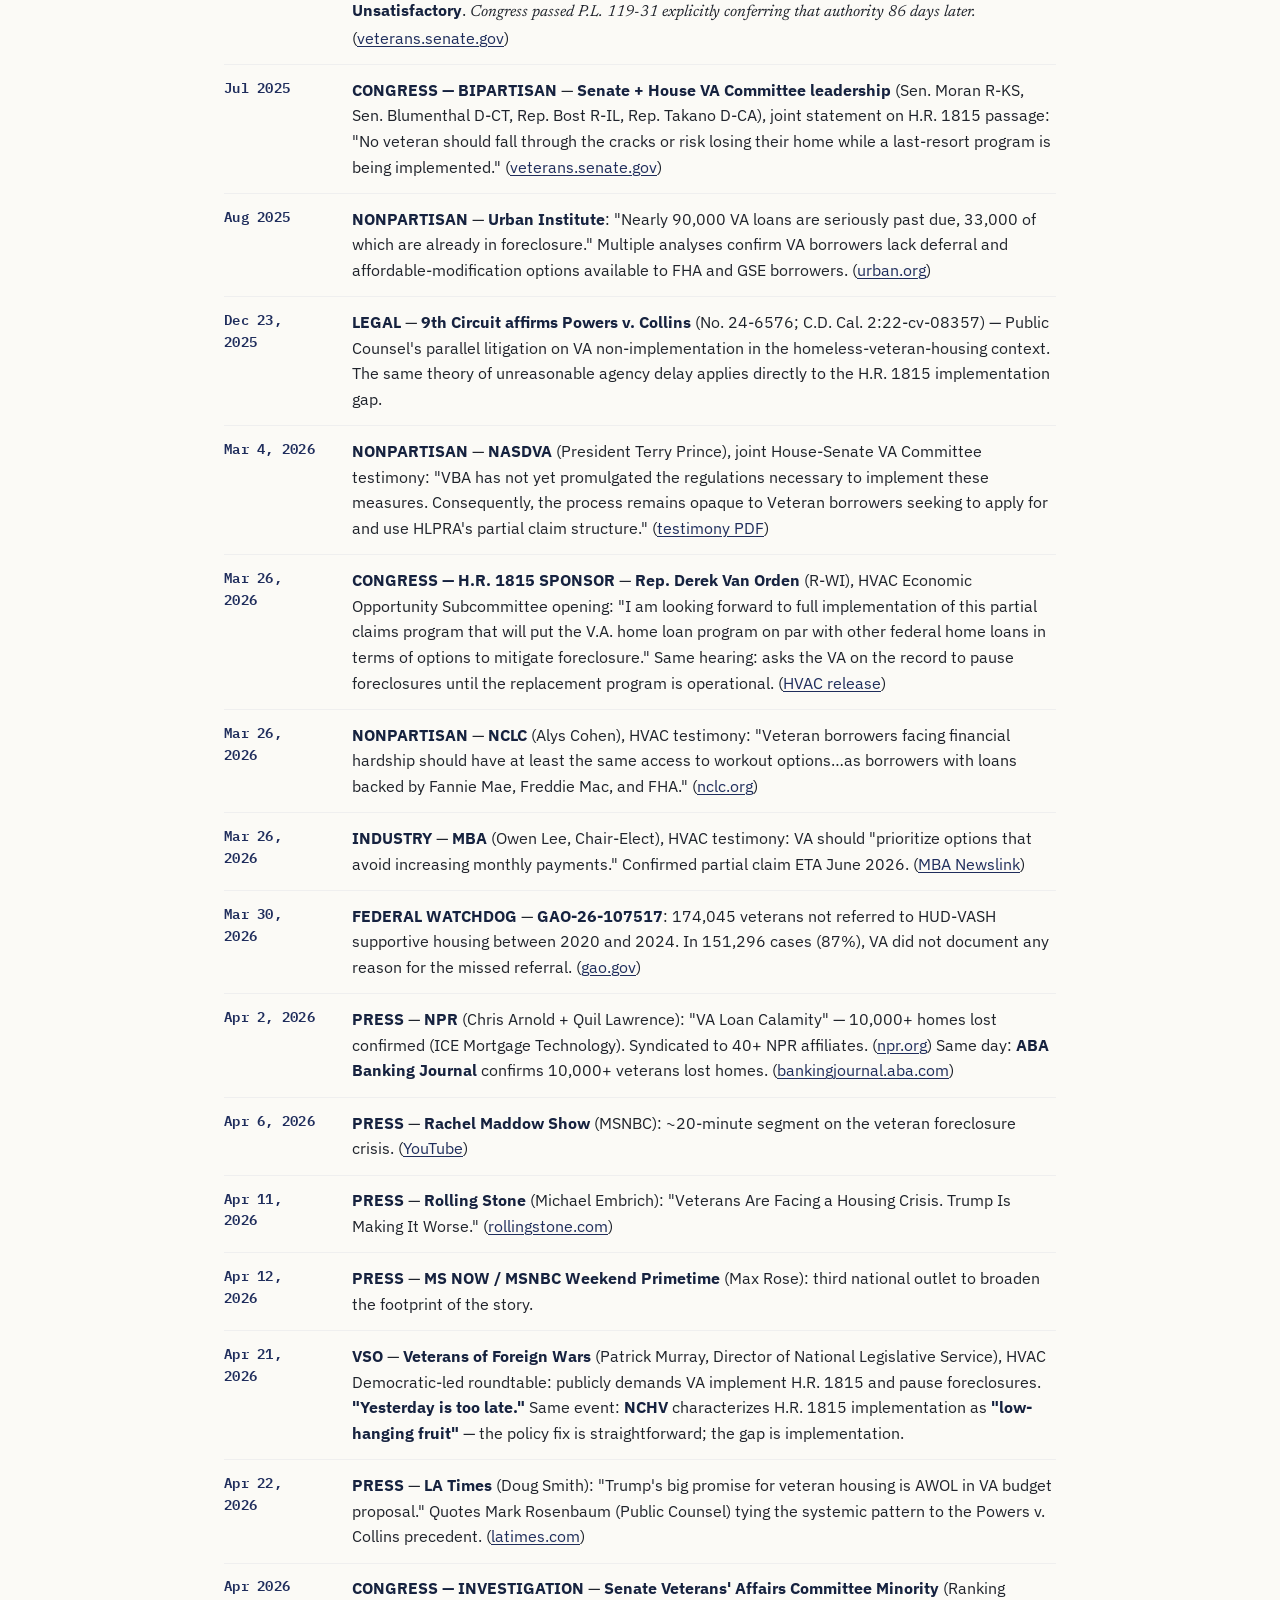
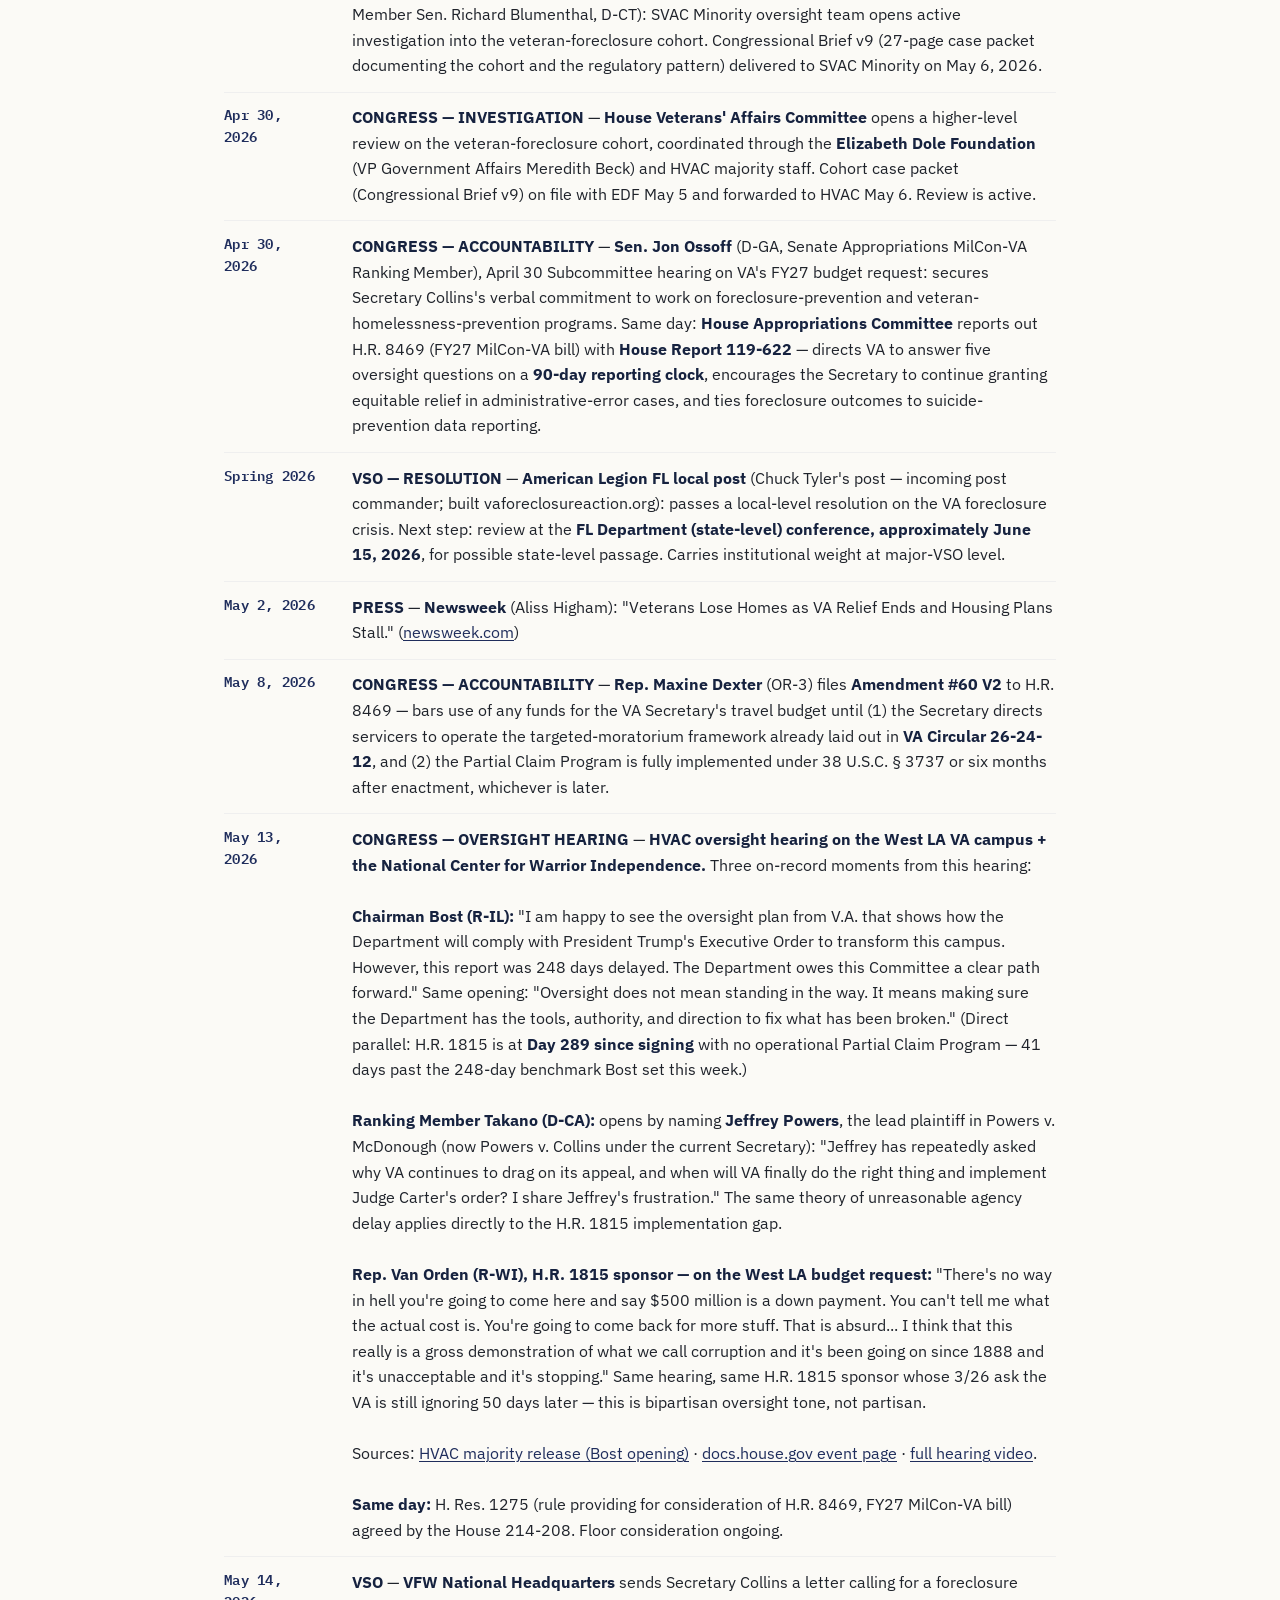
==== commit 79784be1: "5/13 HVAC NCWI hearing content: expand May 13 Section 5 entry with Bost 248-day verbatim + Takano/Po" ====
--- a/index.html
+++ b/index.html
@@ -206,6 +206,7 @@
   <li><span class="status">Cliff now</span><strong>Emergency Housing Vouchers</strong> — Funding running out March 2026. 59,000 households losing assistance. Was supposed to last until 2030.</li>
   <li><span class="status">Eliminated</span><strong>USICH</strong> — Federal coordinating body for homelessness response. Eliminated in FY2026 budget. No replacement.</li>
   <li><span class="status">Uncertain</span><strong>SSVF</strong> — Primary program for veteran families at risk. Future uncertain under BRAVE restructuring.</li>
+<li><span class="status">Coercion track</span><strong>Project Safe Harbor</strong> — VA initiative being piloted in greater Los Angeles using the <strong>guardianship system</strong> as an intervention pathway. Project documents cited by Rep. Delia Ramirez (D-IL) at the 5/13/26 HVAC oversight hearing describe enrolling veterans "on the streets" as well as those already in care; VA's representative at the same hearing characterized the program as focused on hospitalized veterans lacking mental capacity for decision-making, and described earlier documents as outdated. The dispute is on the record. <strong>Either way, this is a guardianship-based involuntary-intervention pathway running in parallel to the safety-net programs being defunded above — coercion is not a substitute for the partial claim, housing vouchers, or homelessness coordination this list documents are missing.</strong> Source: <a href="https://www.youtube.com/watch?v=byiXIo37Xbk">5/13/26 HVAC NCWI oversight hearing, ~1:27:35 mark</a>.</li>
 </ul>
 <p><strong>Each change has a rationale. But when you zoom out: there is no functioning safety net for veteran families in foreclosure right now. Not one.</strong> You don't fix bureaucratic dysfunction by creating more bureaucratic dysfunction without a transition plan. Veterans understand phased operations. <strong>This isn't one.</strong></p>
 <p><strong>GAO is documenting the pattern.</strong> <a href="https://www.gao.gov/products/gao-26-107517">GAO-26-107517</a> (3/30/26): 174,000 homeless veterans not referred to HUD-VASH 2020–2024; VA failed to document any reason in 87% of cases. <a href="https://www.gao.gov/products/gao-26-108943">GAO-26-108943</a> (3/4/26) and <a href="https://www.gao.gov/products/gao-26-108070">GAO-26-108070</a> (4/16/26): parallel implementation gaps in VA caregiver support tied to the Elizabeth Dole Caregiver Act. Same agency. Same non-implementation pattern. Different programs, same outcome for veteran families.</p>
@@ -363,7 +364,17 @@
 
 <li><span class="when">May 8, 2026</span><strong>CONGRESS — ACCOUNTABILITY</strong> — <strong>Rep. Maxine Dexter</strong> (OR-3) files <strong>Amendment #60 V2</strong> to H.R. 8469 — bars use of any funds for the VA Secretary's travel budget until (1) the Secretary directs servicers to operate the targeted-moratorium framework already laid out in <strong>VA Circular 26-24-12</strong>, and (2) the Partial Claim Program is fully implemented under 38 U.S.C. § 3737 or six months after enactment, whichever is later.</li>
 
-<li><span class="when">May 13, 2026</span><strong>CONGRESS</strong> — House agrees <strong>H. Res. 1275</strong> (rule providing for consideration of H.R. 8469) 214-208. Floor consideration ongoing.</li>
+<li><span class="when">May 13, 2026</span><strong>CONGRESS — OVERSIGHT HEARING</strong> — <strong>HVAC oversight hearing on the West LA VA campus + the National Center for Warrior Independence.</strong> Three on-record moments from this hearing:
+<br><br>
+<strong>Chairman Bost (R-IL):</strong> "I am happy to see the oversight plan from V.A. that shows how the Department will comply with President Trump's Executive Order to transform this campus. However, this report was 248 days delayed. The Department owes this Committee a clear path forward." Same opening: "Oversight does not mean standing in the way. It means making sure the Department has the tools, authority, and direction to fix what has been broken." (Direct parallel: H.R. 1815 is at <strong>Day 289 since signing</strong> with no operational Partial Claim Program — 41 days past the 248-day benchmark Bost set this week.)
+<br><br>
+<strong>Ranking Member Takano (D-CA):</strong> opens by naming <strong>Jeffrey Powers</strong>, the lead plaintiff in Powers v. McDonough (now Powers v. Collins under the current Secretary): "Jeffrey has repeatedly asked why VA continues to drag on its appeal, and when will VA finally do the right thing and implement Judge Carter's order? I share Jeffrey's frustration." The same theory of unreasonable agency delay applies directly to the H.R. 1815 implementation gap.
+<br><br>
+<strong>Rep. Van Orden (R-WI), H.R. 1815 sponsor — on the West LA budget request:</strong> "There's no way in hell you're going to come here and say $500 million is a down payment. You can't tell me what the actual cost is. You're going to come back for more stuff. That is absurd... I think that this really is a gross demonstration of what we call corruption and it's been going on since 1888 and it's unacceptable and it's stopping." Same hearing, same H.R. 1815 sponsor whose 3/26 ask the VA is still ignoring 50 days later — this is bipartisan oversight tone, not partisan.
+<br><br>
+Sources: <a href="https://veterans.house.gov/news/documentsingle.aspx?DocumentID=7906">HVAC majority release (Bost opening)</a> · <a href="https://docs.house.gov/Committee/Calendar/ByEvent.aspx?EventID=119260">docs.house.gov event page</a> · <a href="https://www.youtube.com/watch?v=byiXIo37Xbk">full hearing video</a>.
+<br><br>
+<strong>Same day:</strong> H. Res. 1275 (rule providing for consideration of H.R. 8469, FY27 MilCon-VA bill) agreed by the House 214-208. Floor consideration ongoing.</li>
 
 <li><span class="when">May 14, 2026</span><strong>VSO</strong> — <strong>VFW National Headquarters</strong> sends Secretary Collins a letter calling for a foreclosure moratorium pending Partial Claim Program implementation.</li>
 
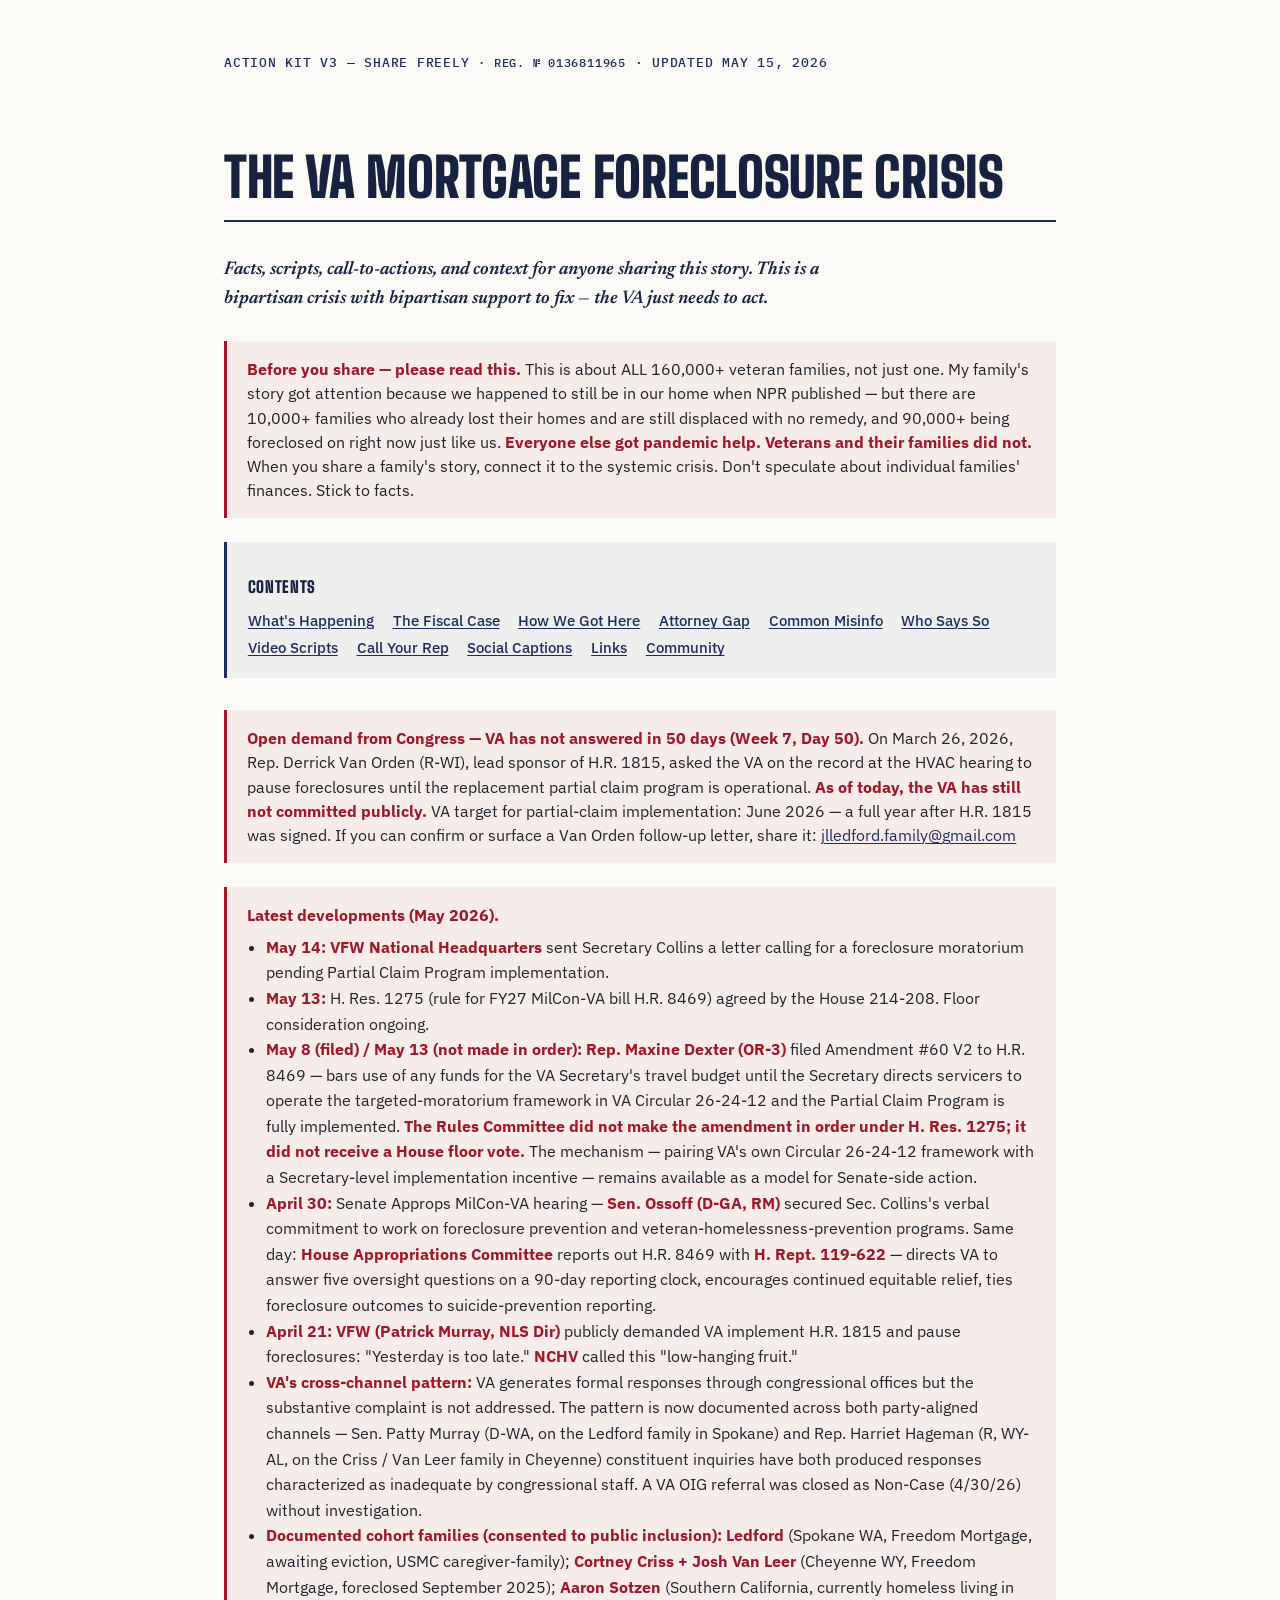
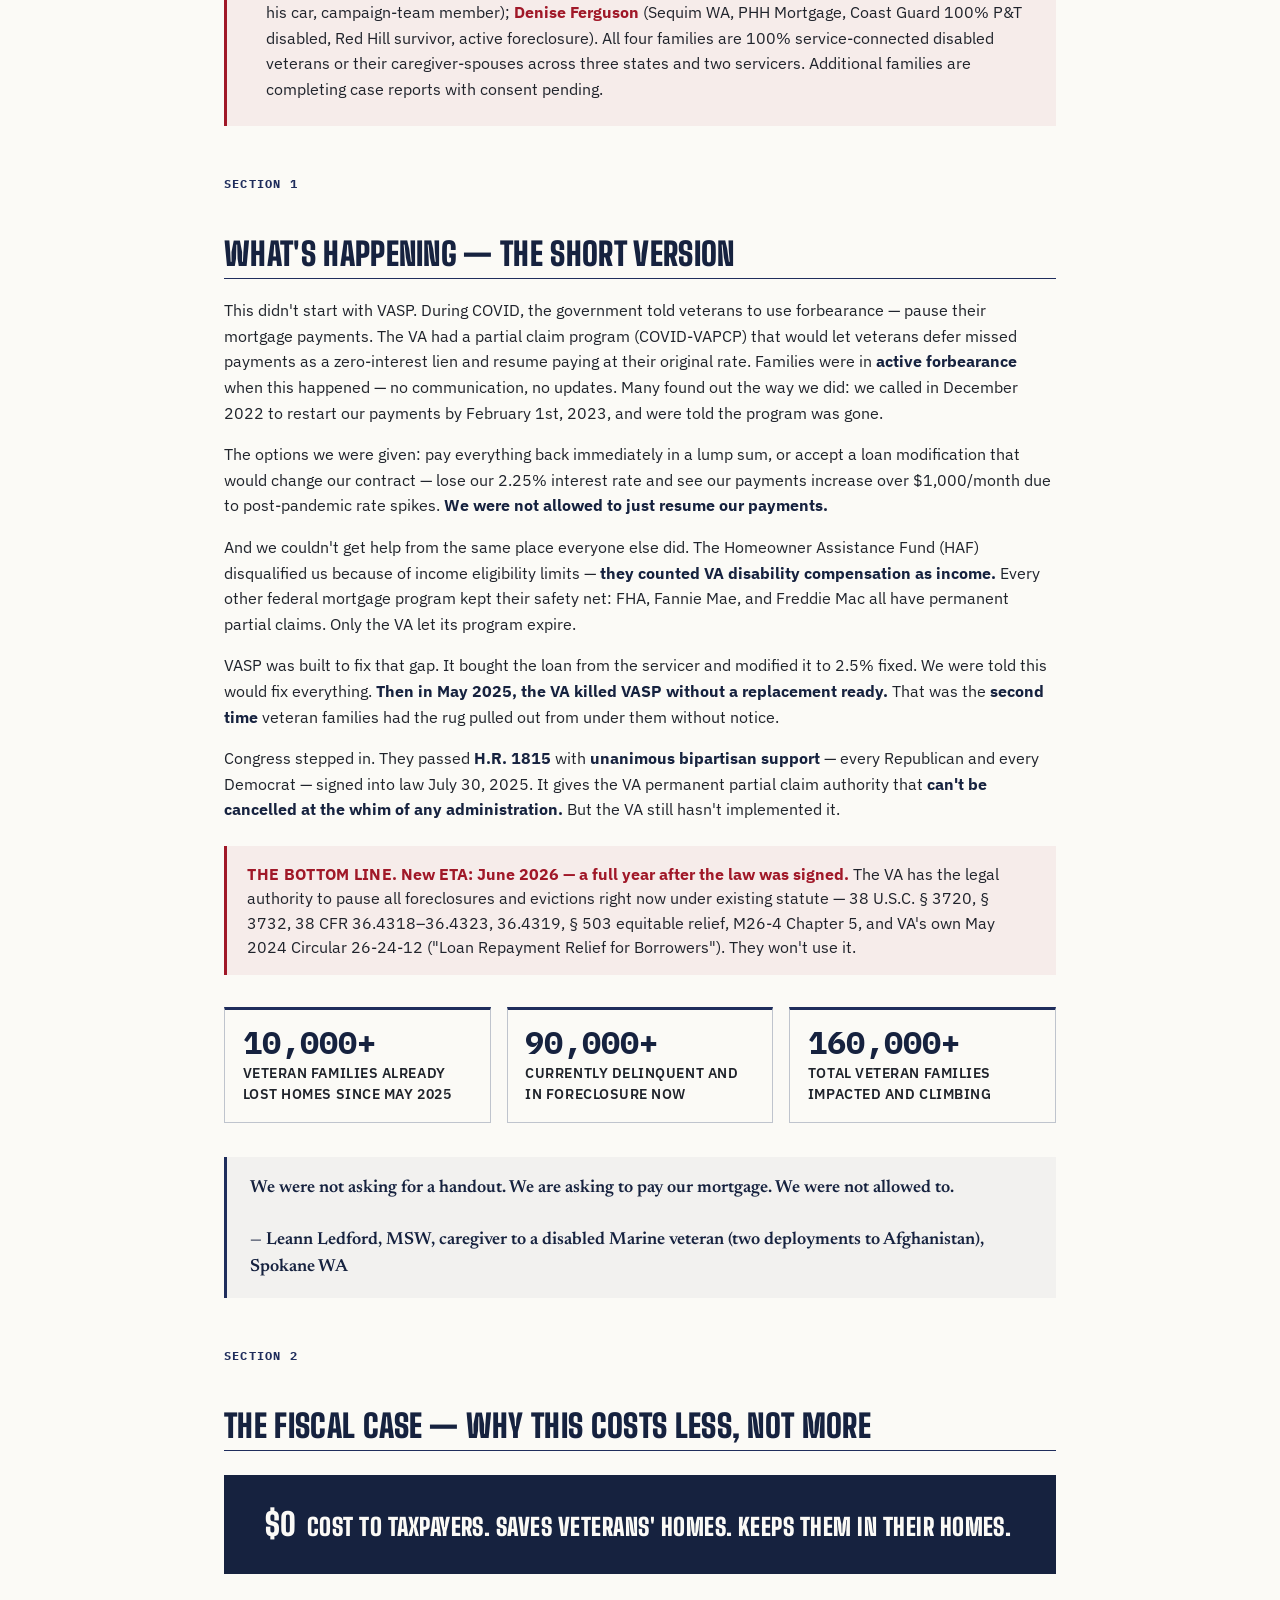
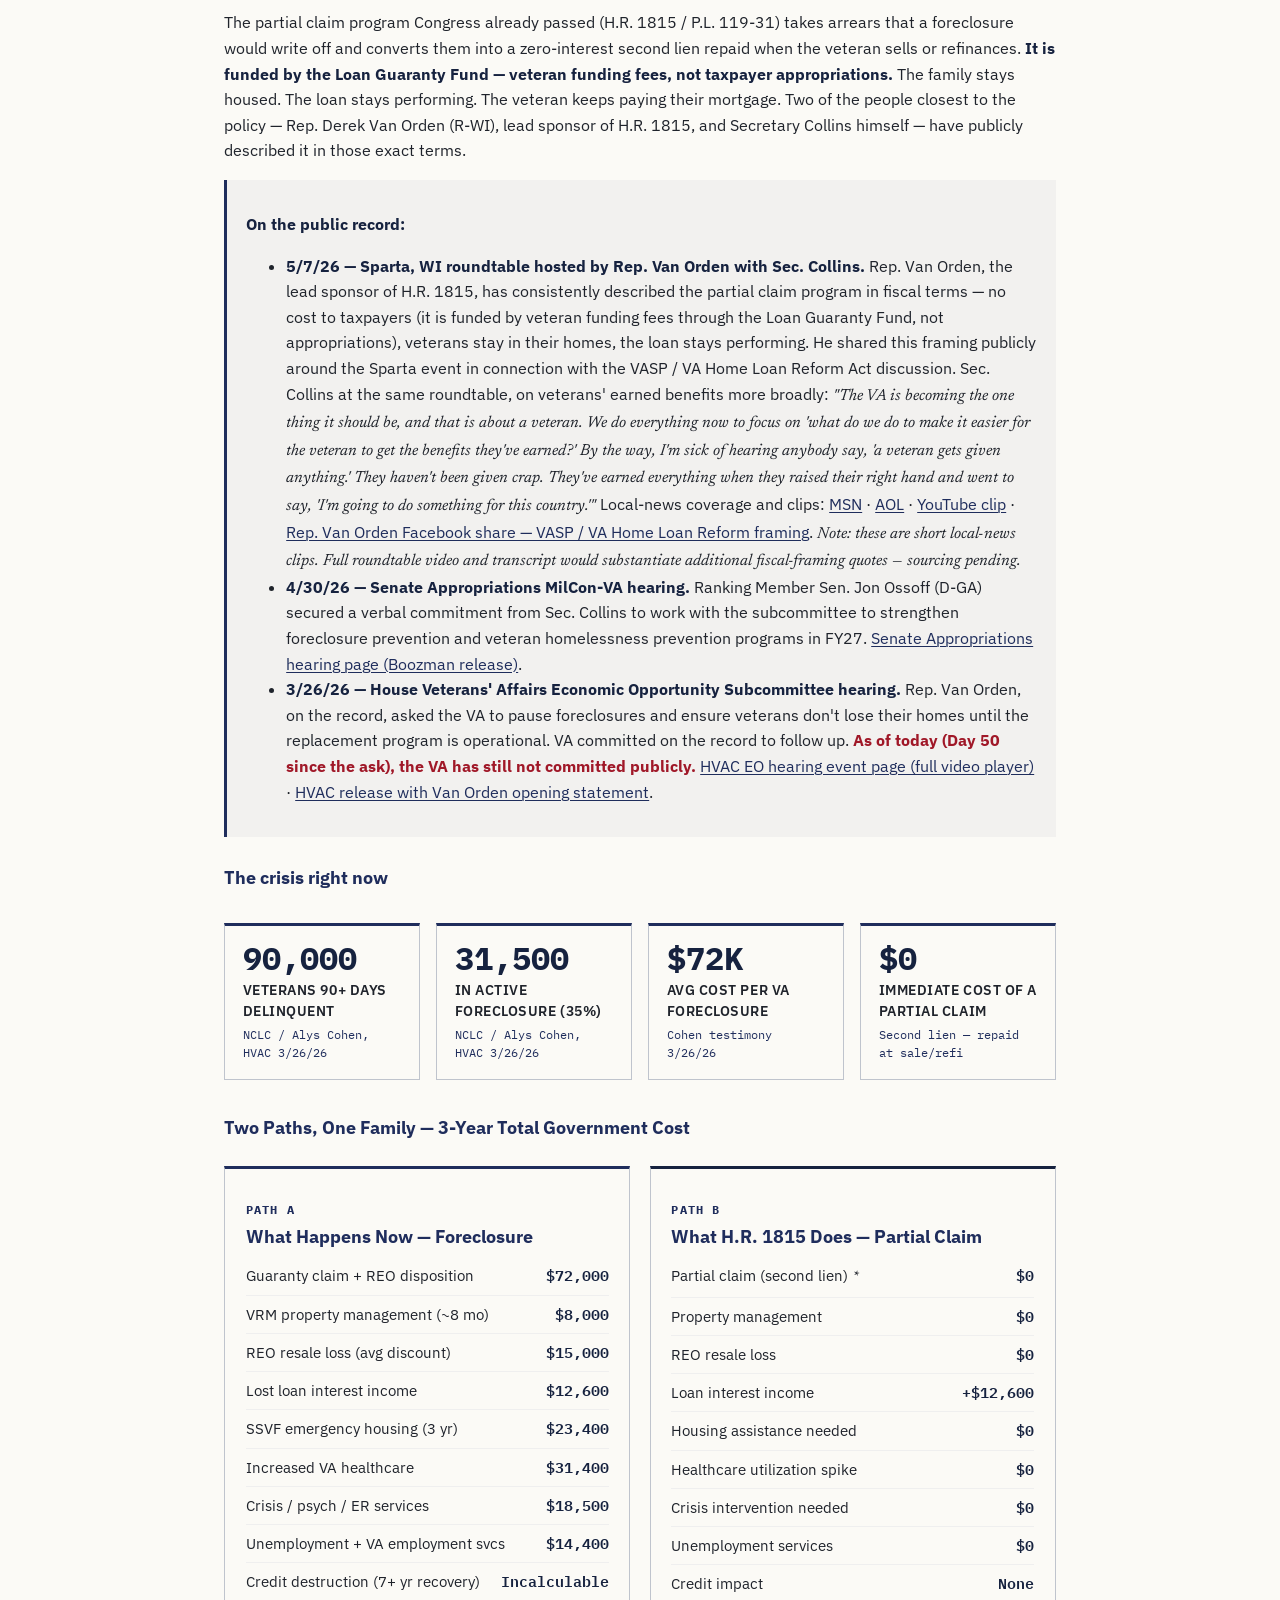
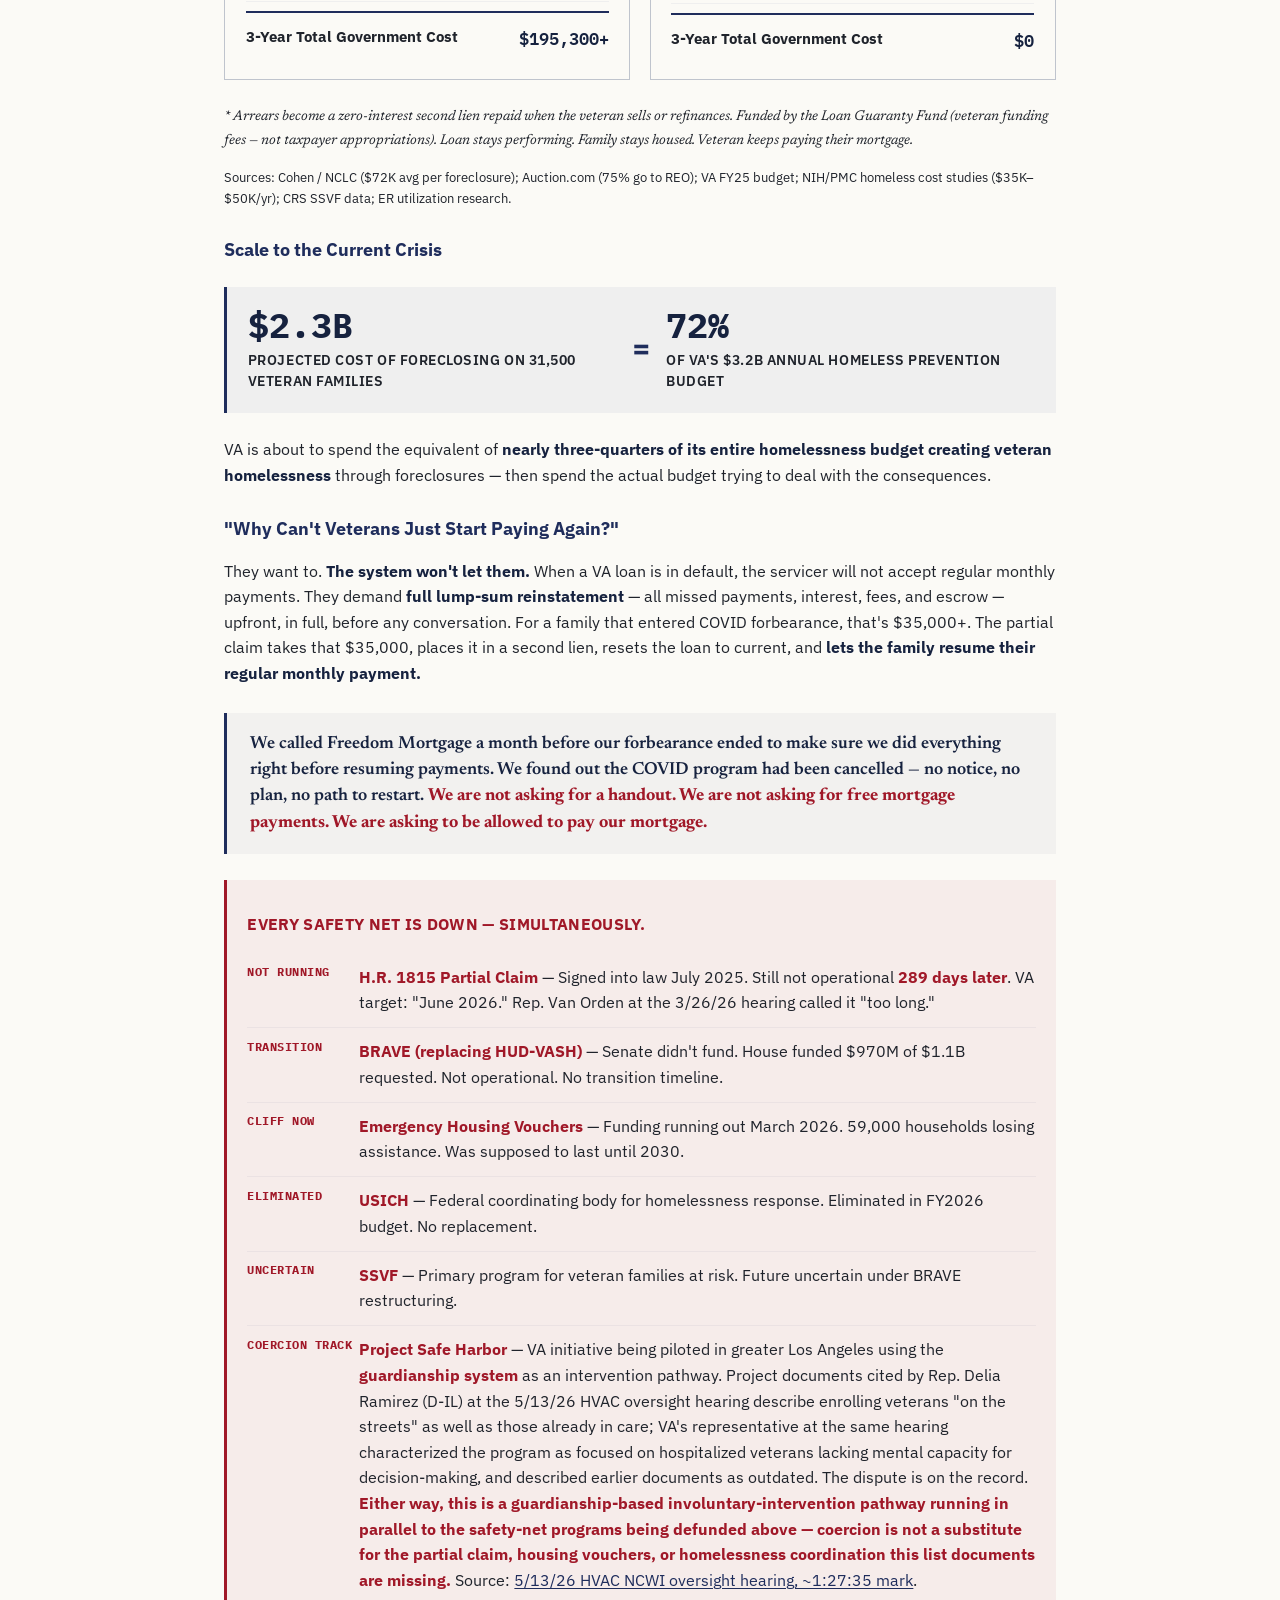
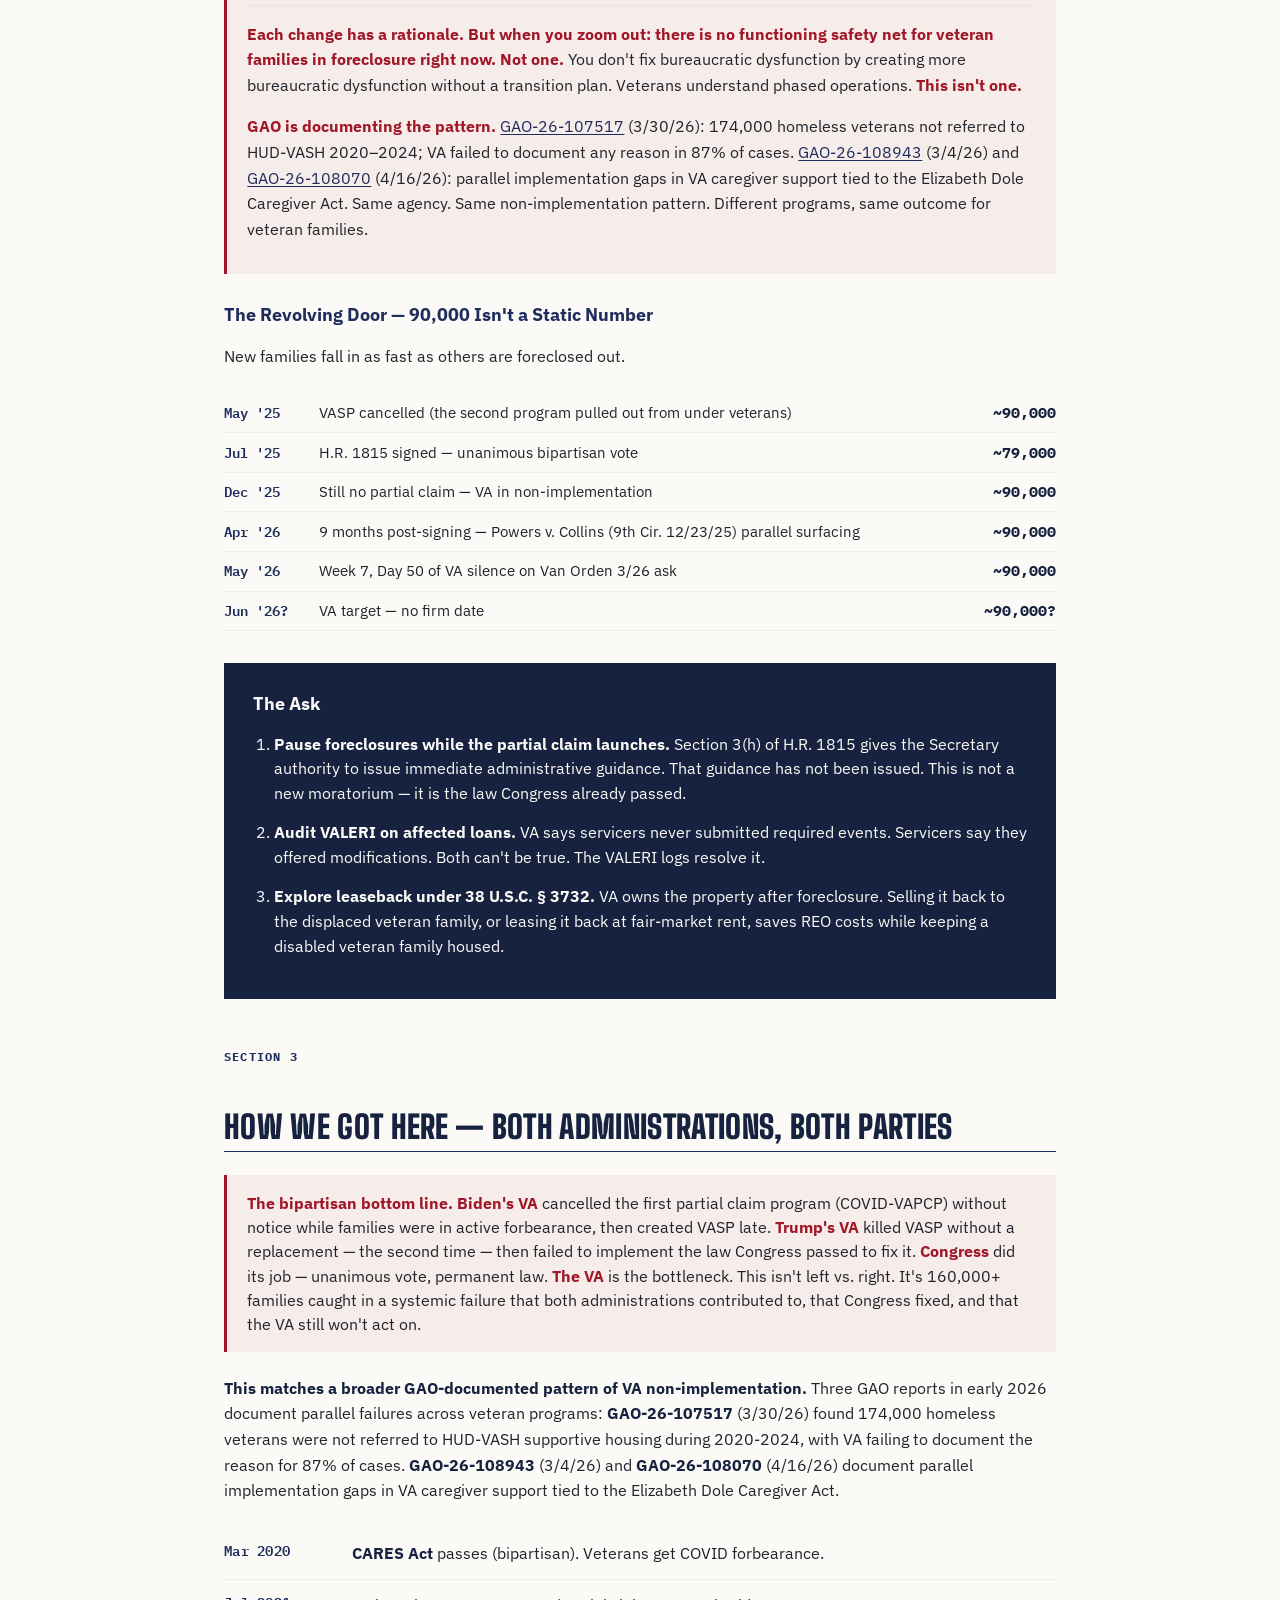
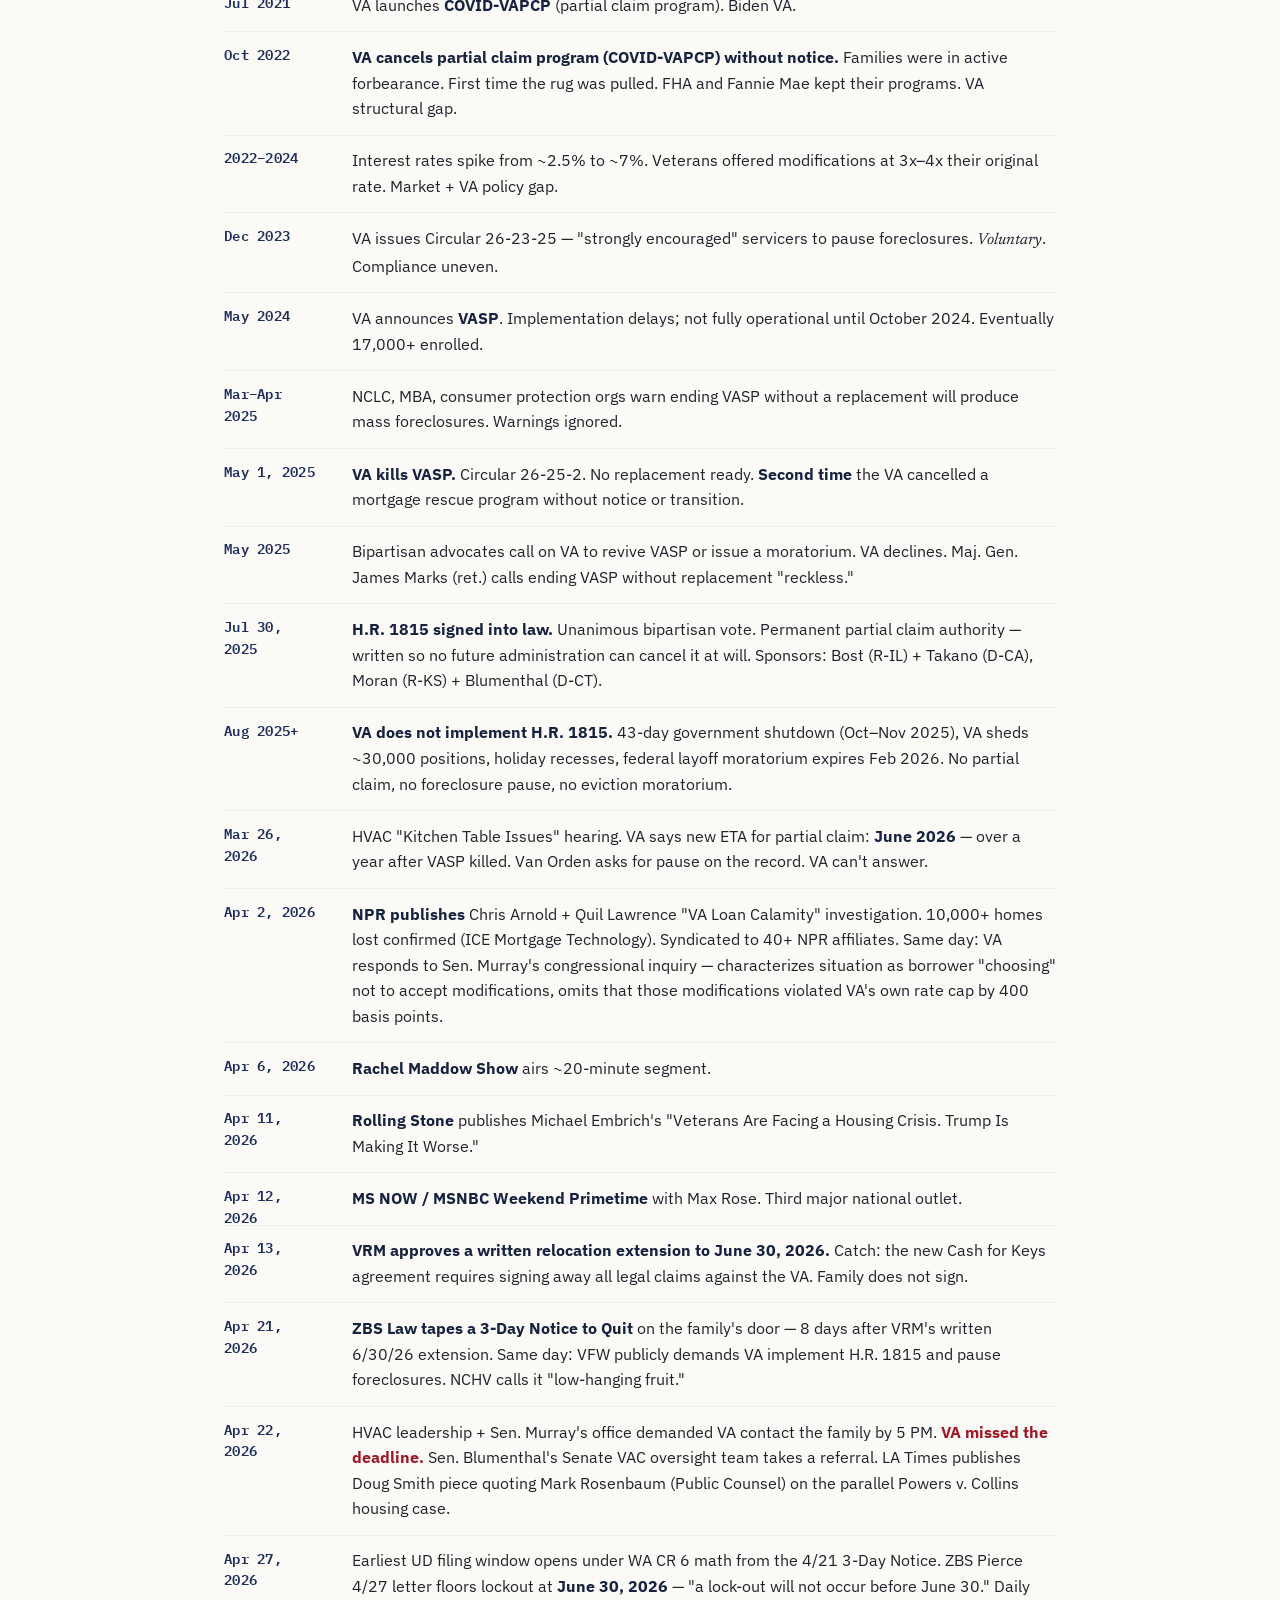
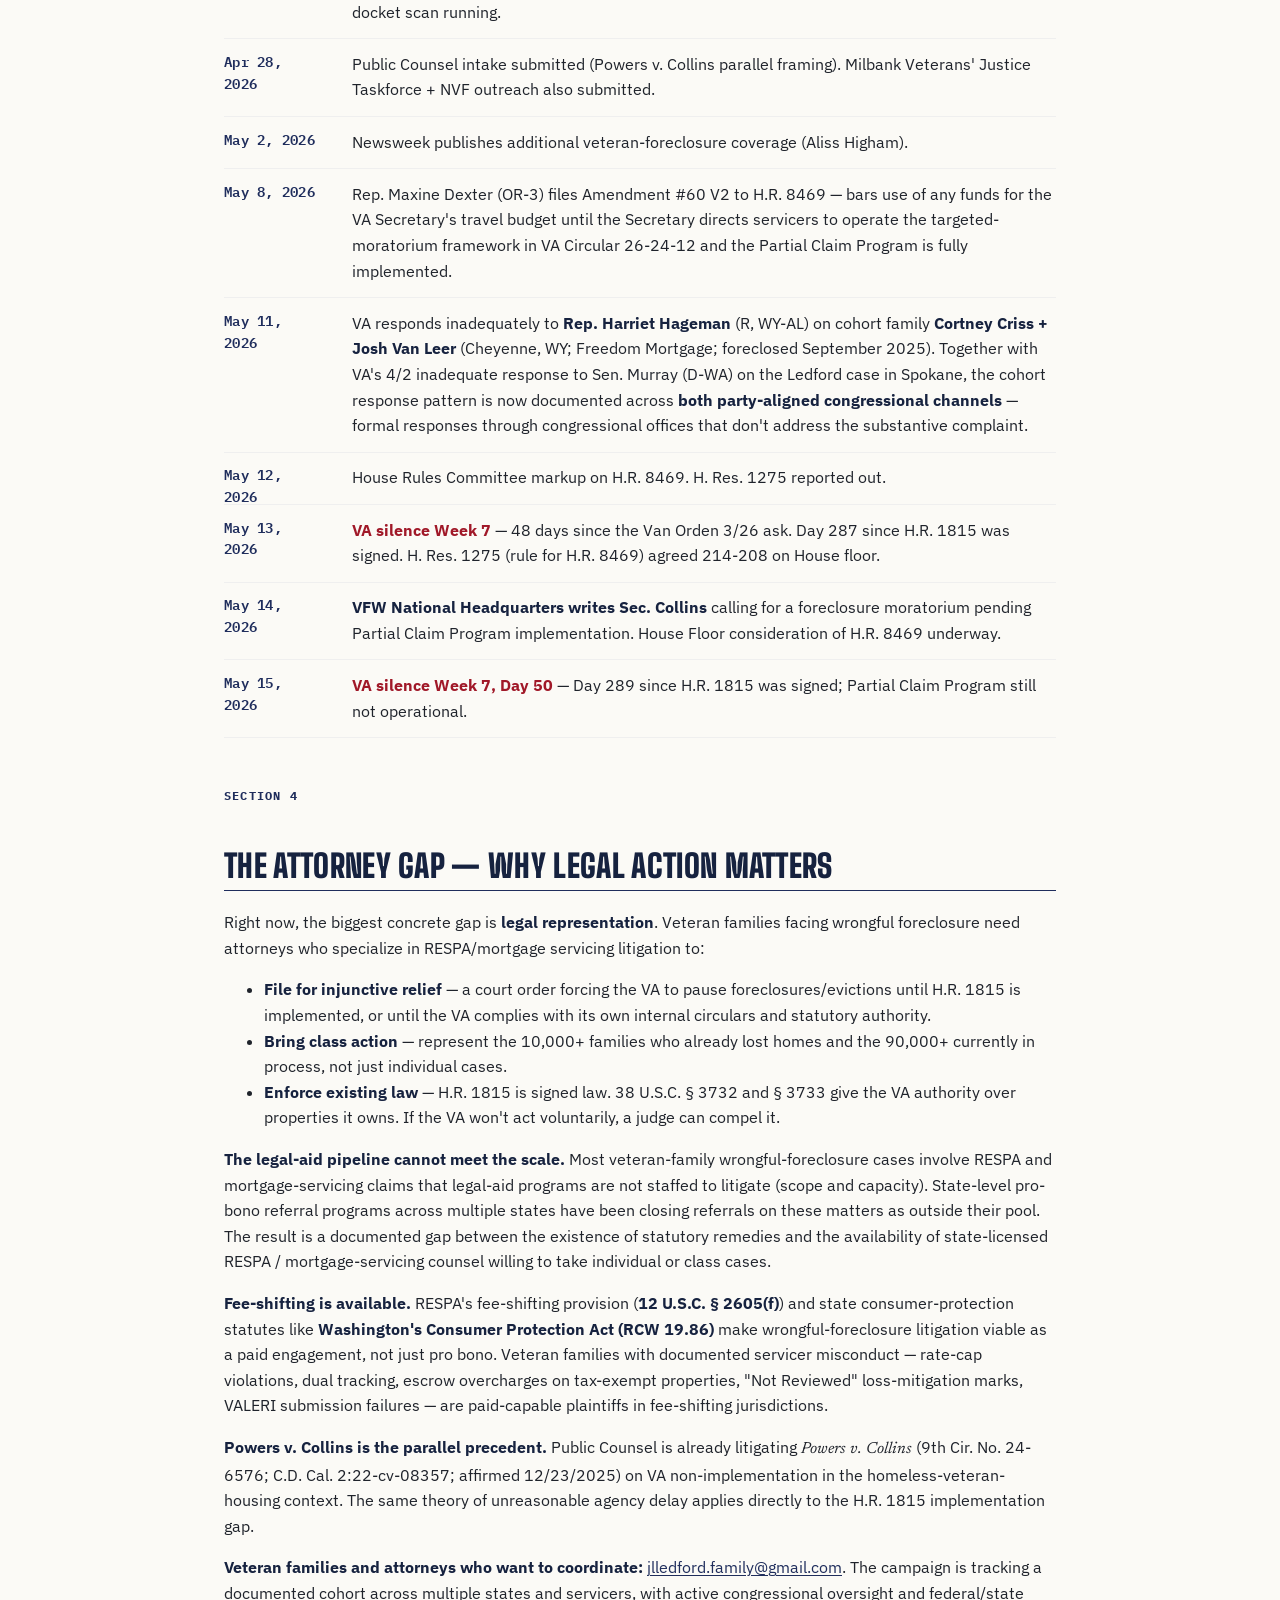
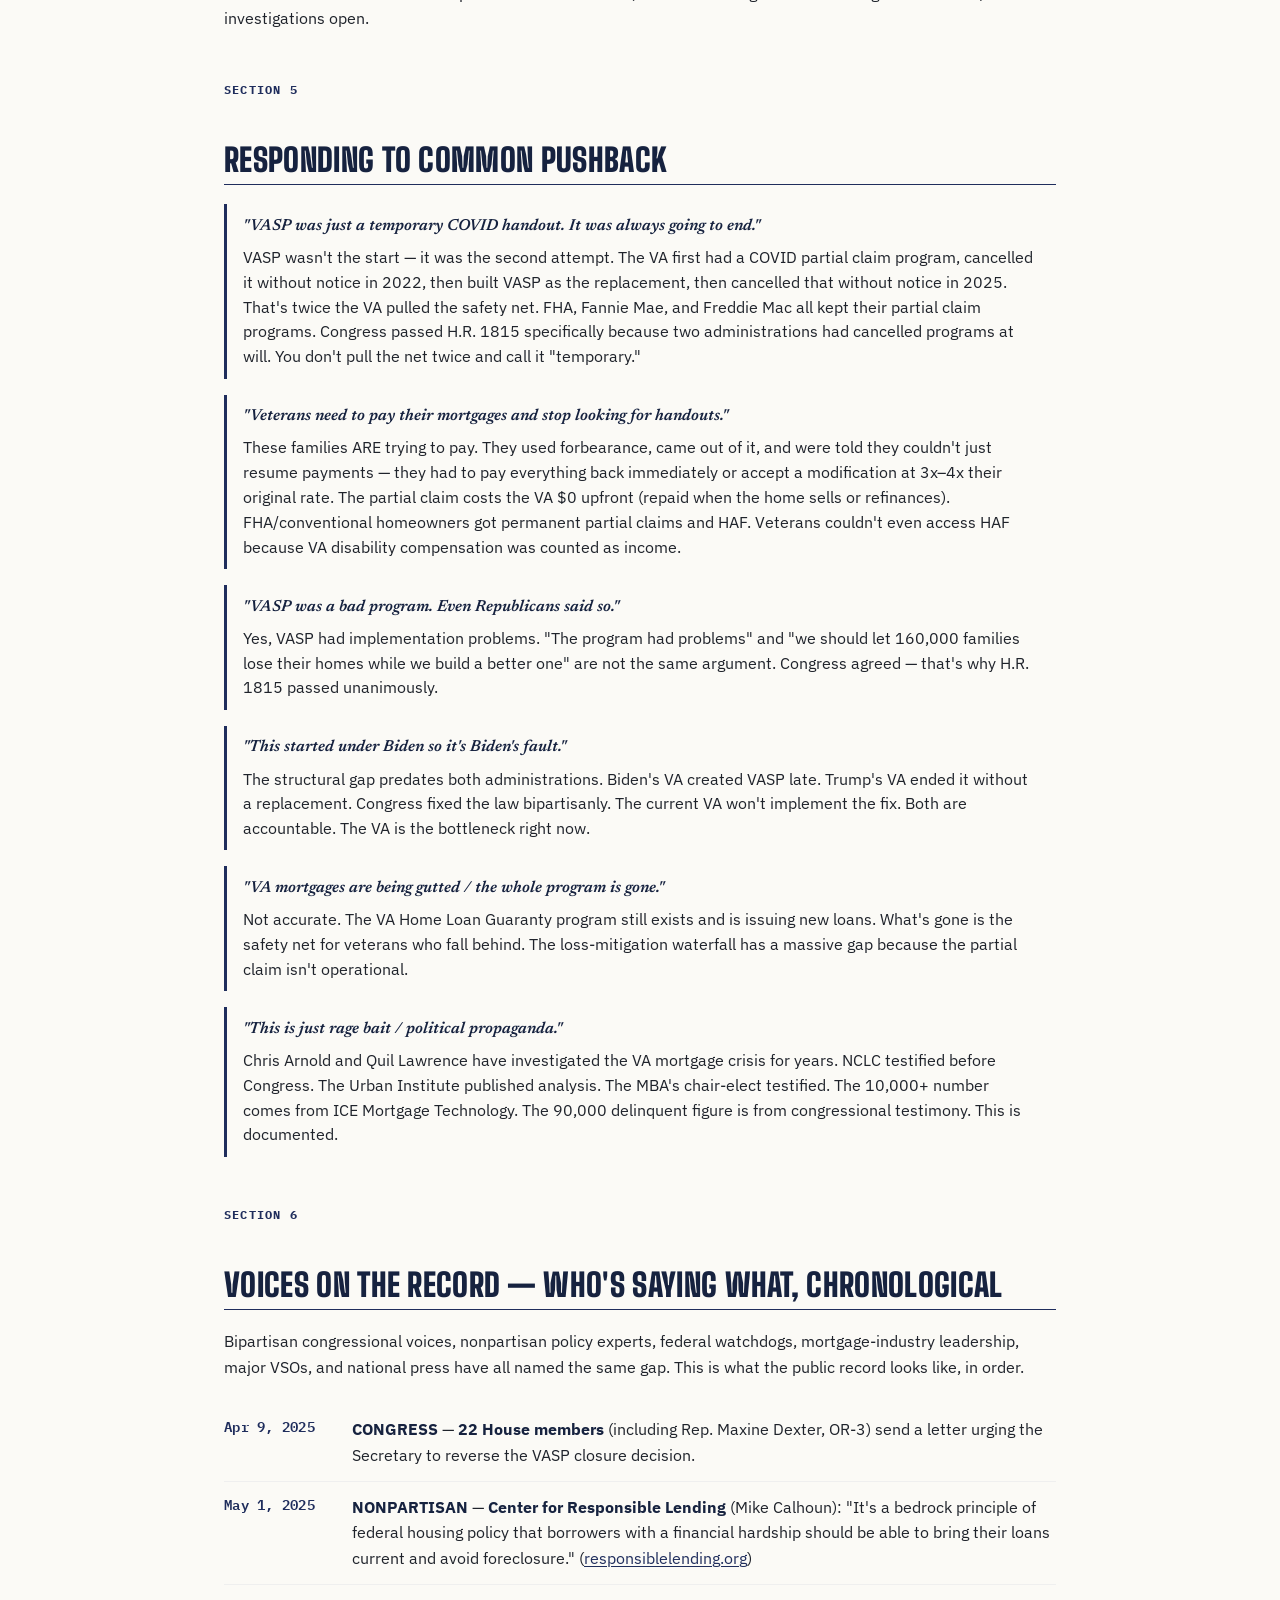
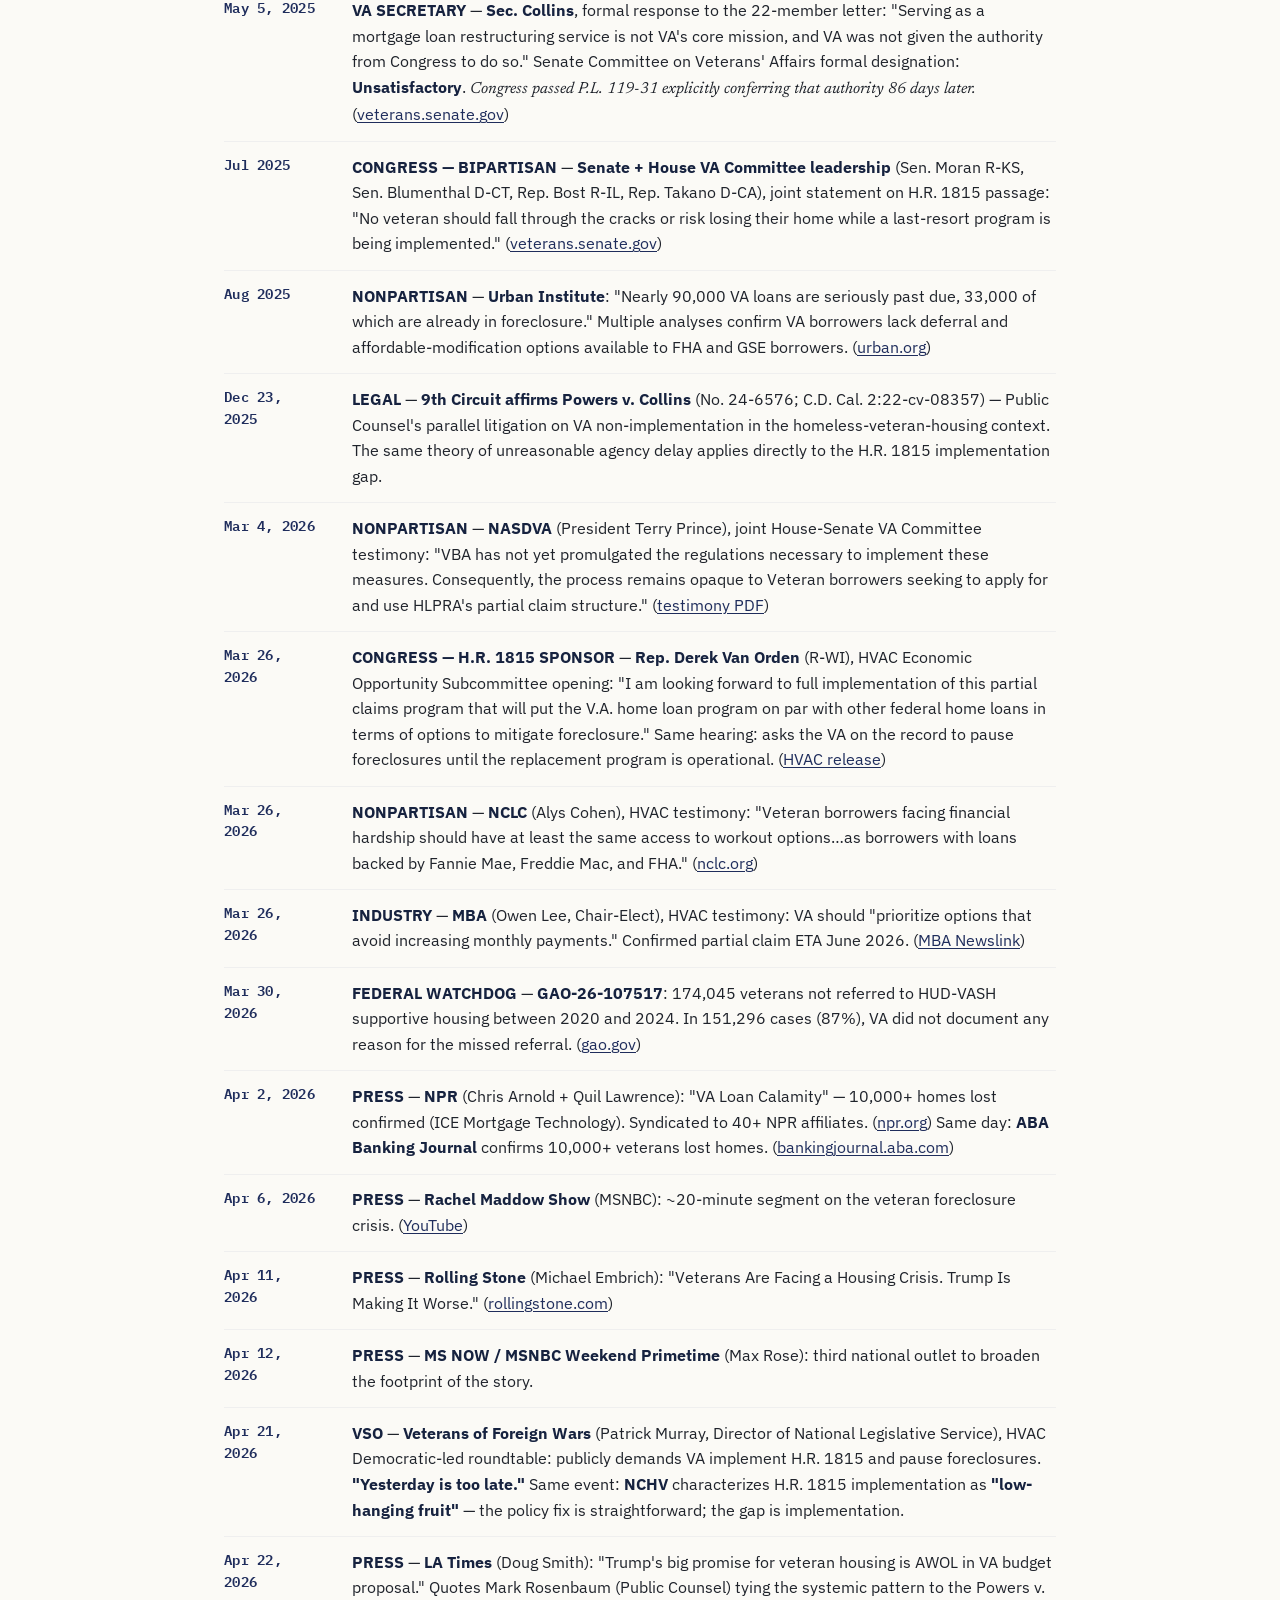
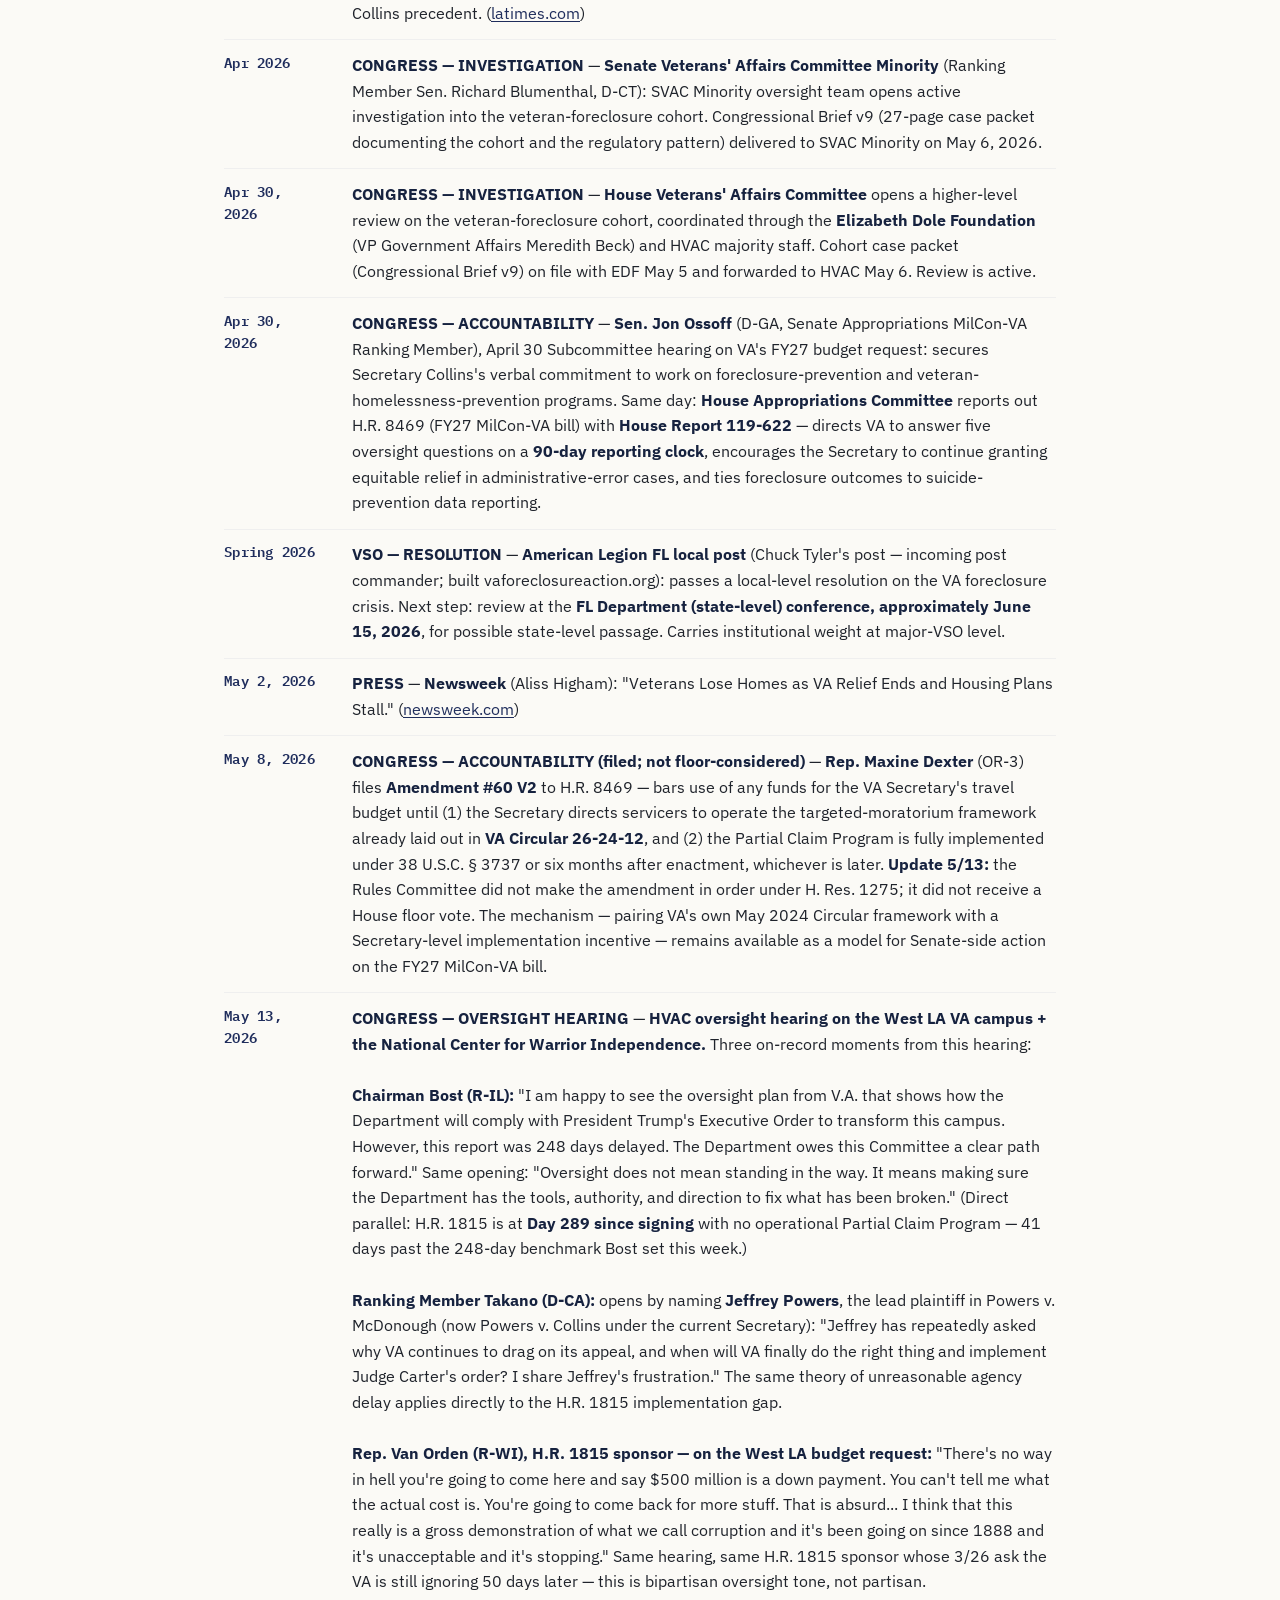
==== commit 26600382: "H.R. 8469 update: bill passed the House 5/13-14 (First FY27 Bill). Dexter Amendment #60 V2 was FILED" ====
--- a/index.html
+++ b/index.html
@@ -92,7 +92,7 @@
 <ul style="margin:0.5em 0; padding-left:1.2em;">
 <li><strong>May 14:</strong> <strong>VFW National Headquarters</strong> sent Secretary Collins a letter calling for a foreclosure moratorium pending Partial Claim Program implementation.</li>
 <li><strong>May 13:</strong> H. Res. 1275 (rule for FY27 MilCon-VA bill H.R. 8469) agreed by the House 214-208. Floor consideration ongoing.</li>
-<li><strong>May 8:</strong> <strong>Rep. Maxine Dexter (OR-3)</strong> filed Amendment #60 V2 to H.R. 8469 — bars use of any funds for the VA Secretary's travel budget until the Secretary directs servicers to operate the targeted-moratorium framework in VA Circular 26-24-12 and the Partial Claim Program is fully implemented.</li>
+<li><strong>May 8 (filed) / May 13 (not made in order):</strong> <strong>Rep. Maxine Dexter (OR-3)</strong> filed Amendment #60 V2 to H.R. 8469 — bars use of any funds for the VA Secretary's travel budget until the Secretary directs servicers to operate the targeted-moratorium framework in VA Circular 26-24-12 and the Partial Claim Program is fully implemented. <strong>The Rules Committee did not make the amendment in order under H. Res. 1275; it did not receive a House floor vote.</strong> The mechanism — pairing VA's own Circular 26-24-12 framework with a Secretary-level implementation incentive — remains available as a model for Senate-side action.</li>
 <li><strong>April 30:</strong> Senate Approps MilCon-VA hearing — <strong>Sen. Ossoff (D-GA, RM)</strong> secured Sec. Collins's verbal commitment to work on foreclosure prevention and veteran-homelessness-prevention programs. Same day: <strong>House Appropriations Committee</strong> reports out H.R. 8469 with <strong>H. Rept. 119-622</strong> — directs VA to answer five oversight questions on a 90-day reporting clock, encourages continued equitable relief, ties foreclosure outcomes to suicide-prevention reporting.</li>
 <li><strong>April 21:</strong> <strong>VFW (Patrick Murray, NLS Dir)</strong> publicly demanded VA implement H.R. 1815 and pause foreclosures: "Yesterday is too late." <strong>NCHV</strong> called this "low-hanging fruit."</li>
 <li><strong>VA's cross-channel pattern:</strong> VA generates formal responses through congressional offices but the substantive complaint is not addressed. The pattern is now documented across both party-aligned channels — Sen. Patty Murray (D-WA, on the Ledford family in Spokane) and Rep. Harriet Hageman (R, WY-AL, on the Criss / Van Leer family in Cheyenne) constituent inquiries have both produced responses characterized as inadequate by congressional staff. A VA OIG referral was closed as Non-Case (4/30/26) without investigation.</li>
@@ -362,7 +362,7 @@
 
 <li><span class="when">May 2, 2026</span><strong>PRESS</strong> — <strong>Newsweek</strong> (Aliss Higham): "Veterans Lose Homes as VA Relief Ends and Housing Plans Stall." (<a href="https://www.newsweek.com/veterans-lose-homes-as-va-relief-ends-and-housing-plans-stall-11891543">newsweek.com</a>)</li>
 
-<li><span class="when">May 8, 2026</span><strong>CONGRESS — ACCOUNTABILITY</strong> — <strong>Rep. Maxine Dexter</strong> (OR-3) files <strong>Amendment #60 V2</strong> to H.R. 8469 — bars use of any funds for the VA Secretary's travel budget until (1) the Secretary directs servicers to operate the targeted-moratorium framework already laid out in <strong>VA Circular 26-24-12</strong>, and (2) the Partial Claim Program is fully implemented under 38 U.S.C. § 3737 or six months after enactment, whichever is later.</li>
+<li><span class="when">May 8, 2026</span><strong>CONGRESS — ACCOUNTABILITY (filed; not floor-considered)</strong> — <strong>Rep. Maxine Dexter</strong> (OR-3) files <strong>Amendment #60 V2</strong> to H.R. 8469 — bars use of any funds for the VA Secretary's travel budget until (1) the Secretary directs servicers to operate the targeted-moratorium framework already laid out in <strong>VA Circular 26-24-12</strong>, and (2) the Partial Claim Program is fully implemented under 38 U.S.C. § 3737 or six months after enactment, whichever is later. <strong>Update 5/13:</strong> the Rules Committee did not make the amendment in order under H. Res. 1275; it did not receive a House floor vote. The mechanism — pairing VA's own May 2024 Circular framework with a Secretary-level implementation incentive — remains available as a model for Senate-side action on the FY27 MilCon-VA bill.</li>
 
 <li><span class="when">May 13, 2026</span><strong>CONGRESS — OVERSIGHT HEARING</strong> — <strong>HVAC oversight hearing on the West LA VA campus + the National Center for Warrior Independence.</strong> Three on-record moments from this hearing:
 <br><br>
@@ -374,7 +374,7 @@
 <br><br>
 Sources: <a href="https://veterans.house.gov/news/documentsingle.aspx?DocumentID=7906">HVAC majority release (Bost opening)</a> · <a href="https://docs.house.gov/Committee/Calendar/ByEvent.aspx?EventID=119260">docs.house.gov event page</a> · <a href="https://www.youtube.com/watch?v=byiXIo37Xbk">full hearing video</a>.
 <br><br>
-<strong>Same day:</strong> H. Res. 1275 (rule providing for consideration of H.R. 8469, FY27 MilCon-VA bill) agreed by the House 214-208. Floor consideration ongoing.</li>
+<strong>Same day:</strong> H. Res. 1275 (rule providing for consideration of H.R. 8469, FY27 MilCon-VA bill) agreed by the House 214-208. <strong>Floor consideration of H.R. 8469 followed on 5/13–5/14, with the bill passing the House</strong> ("First FY27 Bill" per House Appropriations Republicans). 51 amendments were considered (mix of D + R); Dexter Amendment #60 V2 was filed but not made in order by Rules under H. Res. 1275, so it did not receive a floor vote.</li>
 
 <li><span class="when">May 14, 2026</span><strong>VSO</strong> — <strong>VFW National Headquarters</strong> sends Secretary Collins a letter calling for a foreclosure moratorium pending Partial Claim Program implementation.</li>
 
